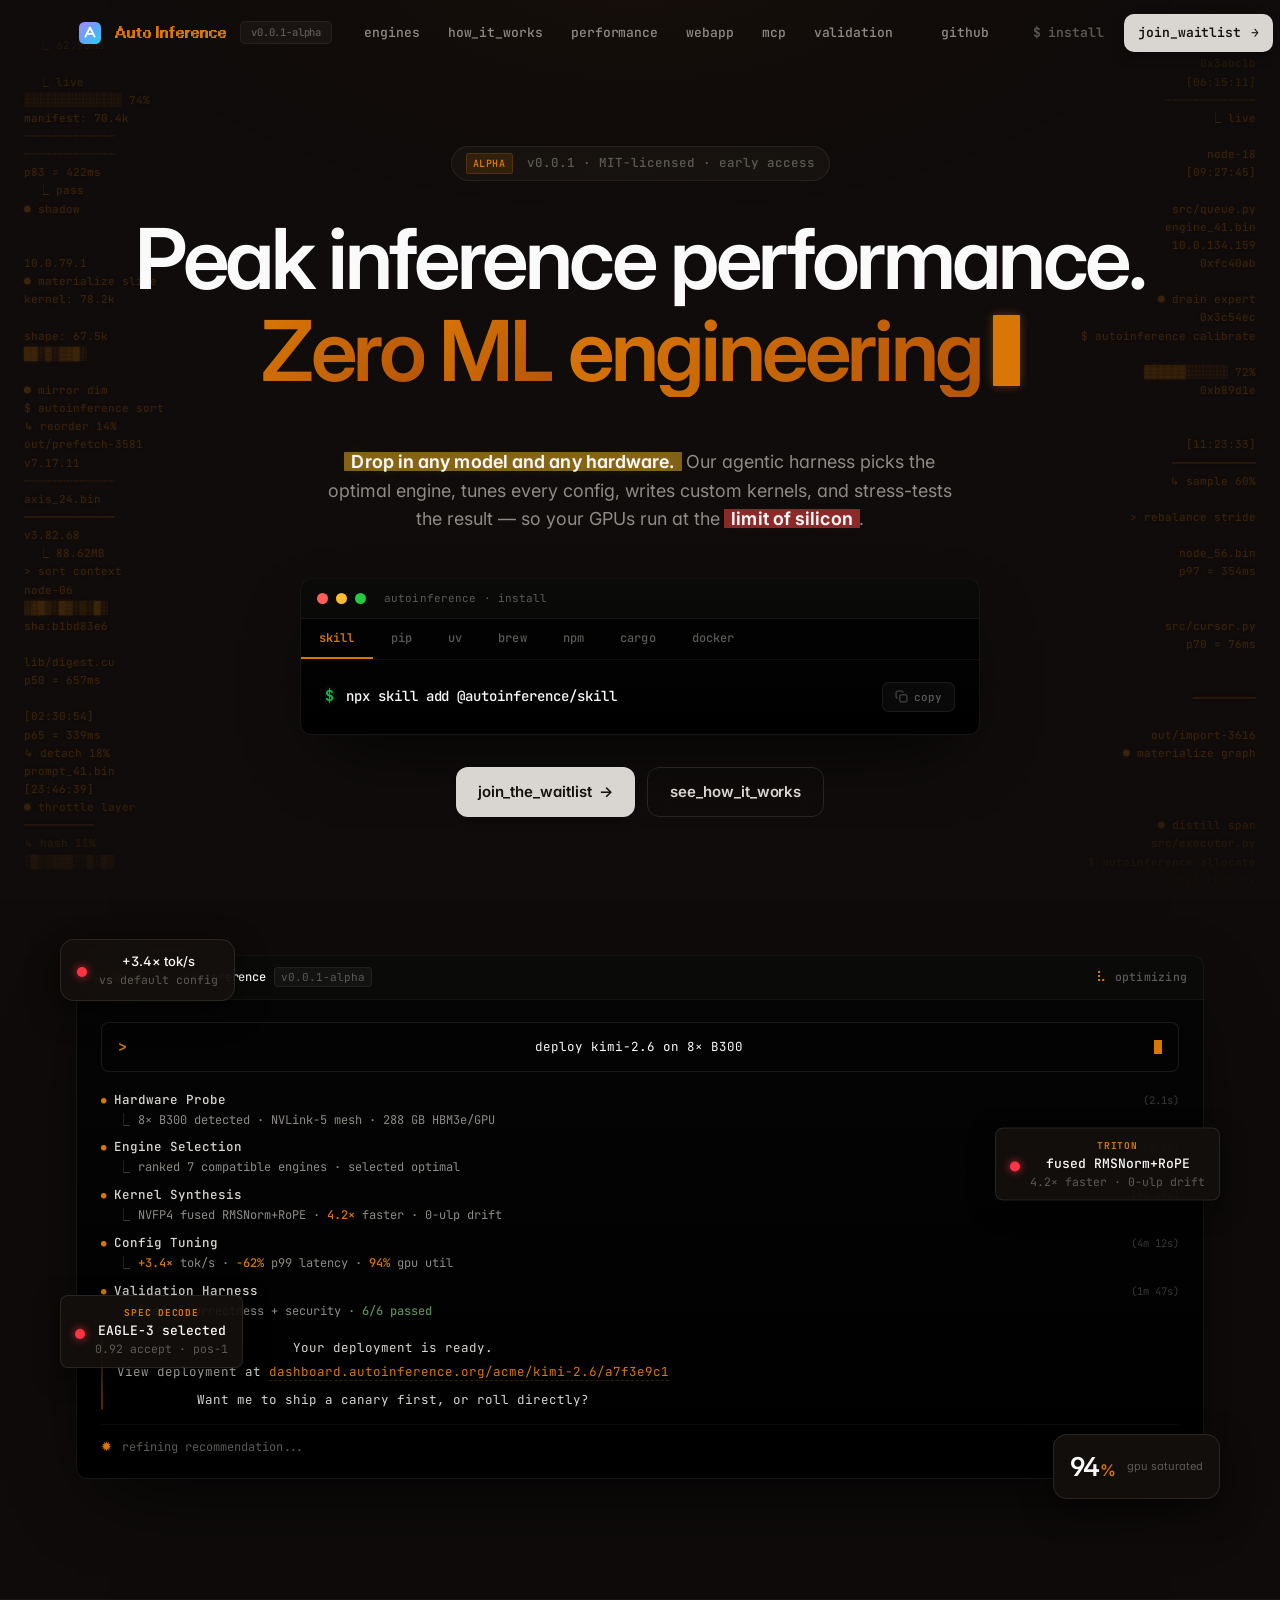
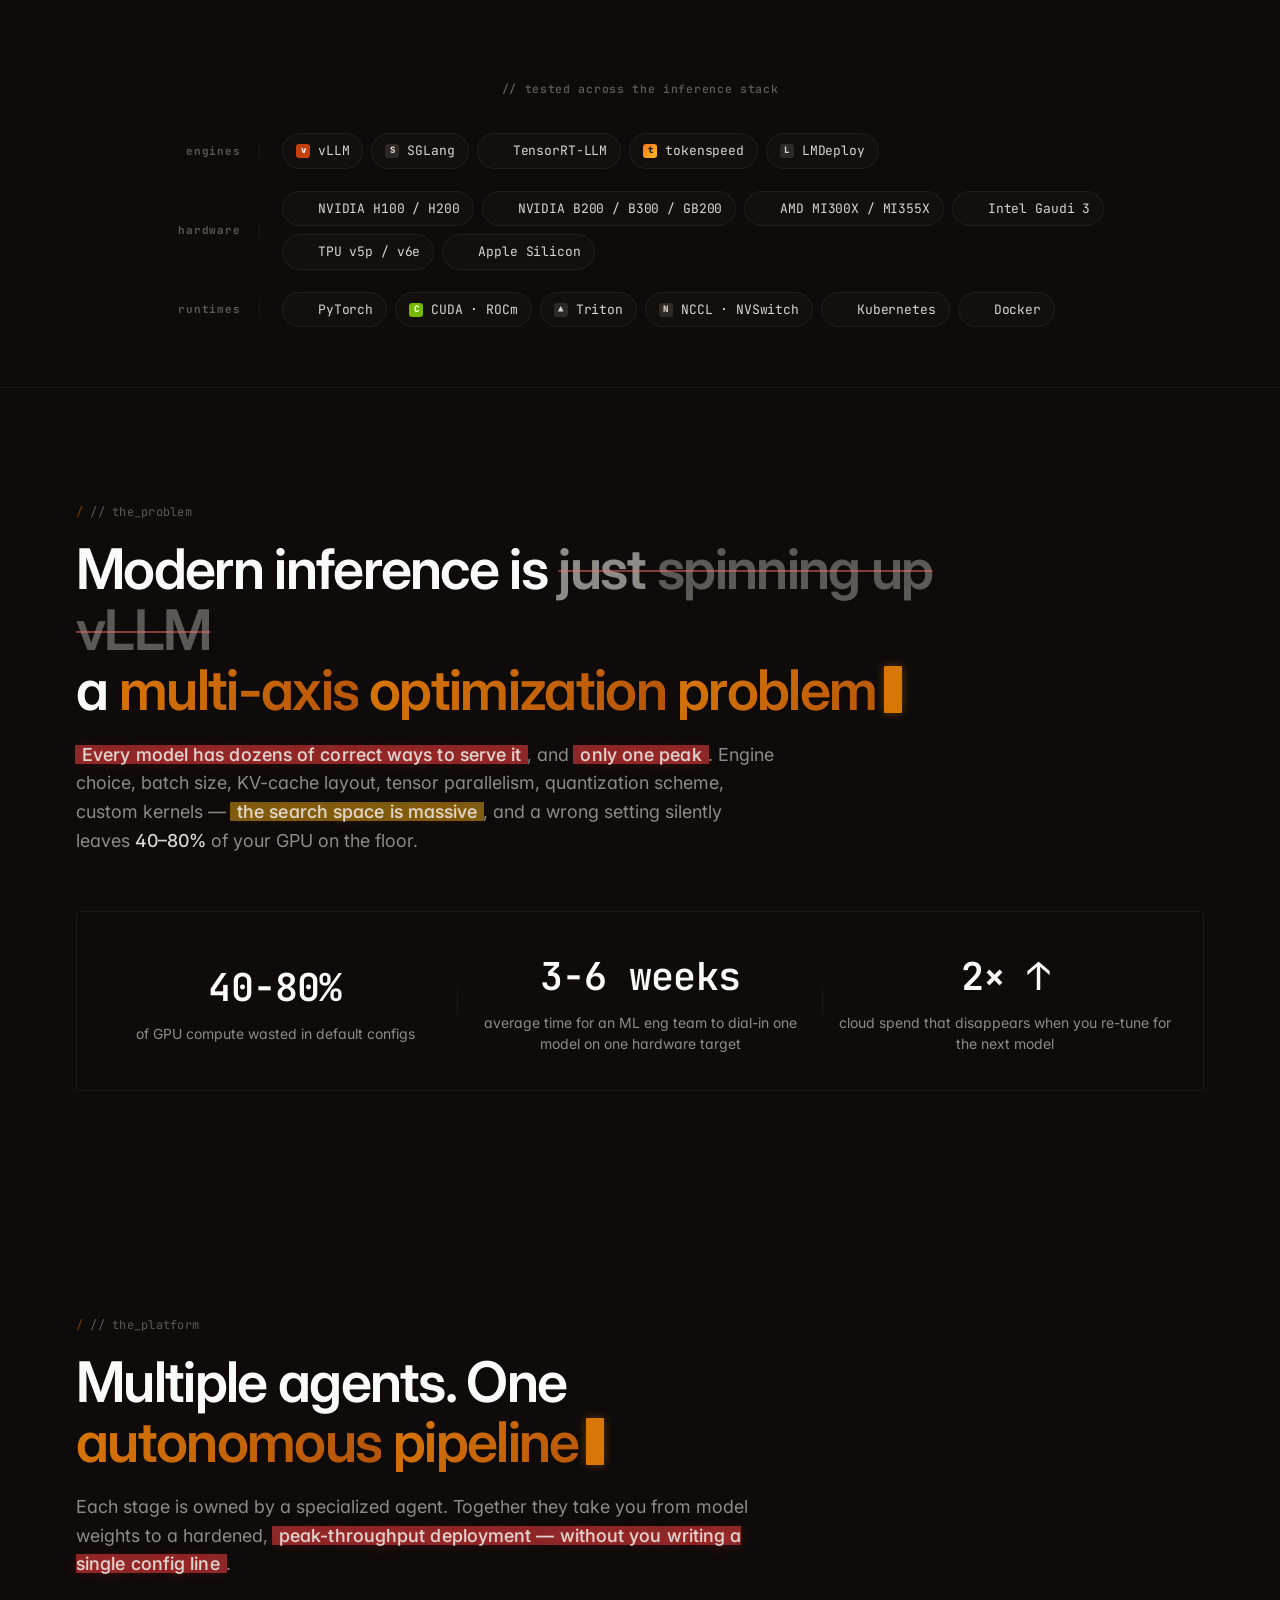
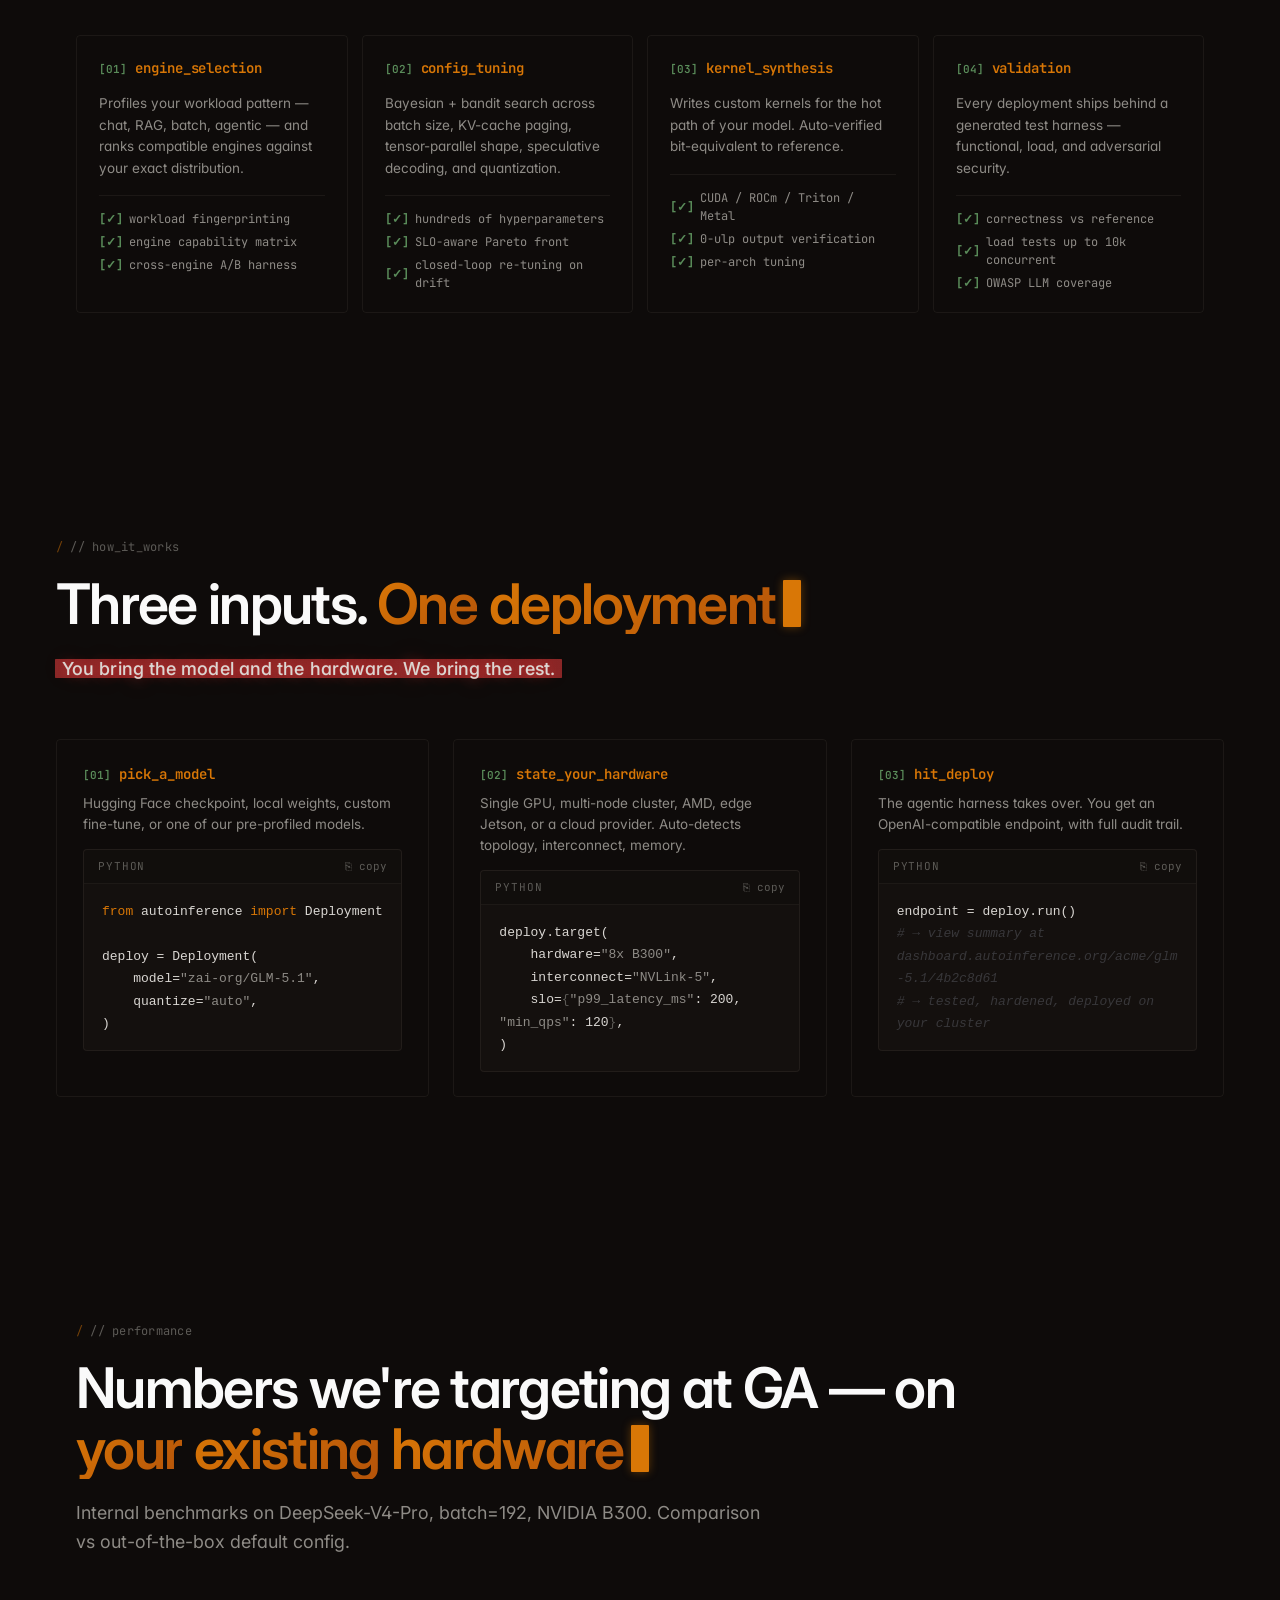
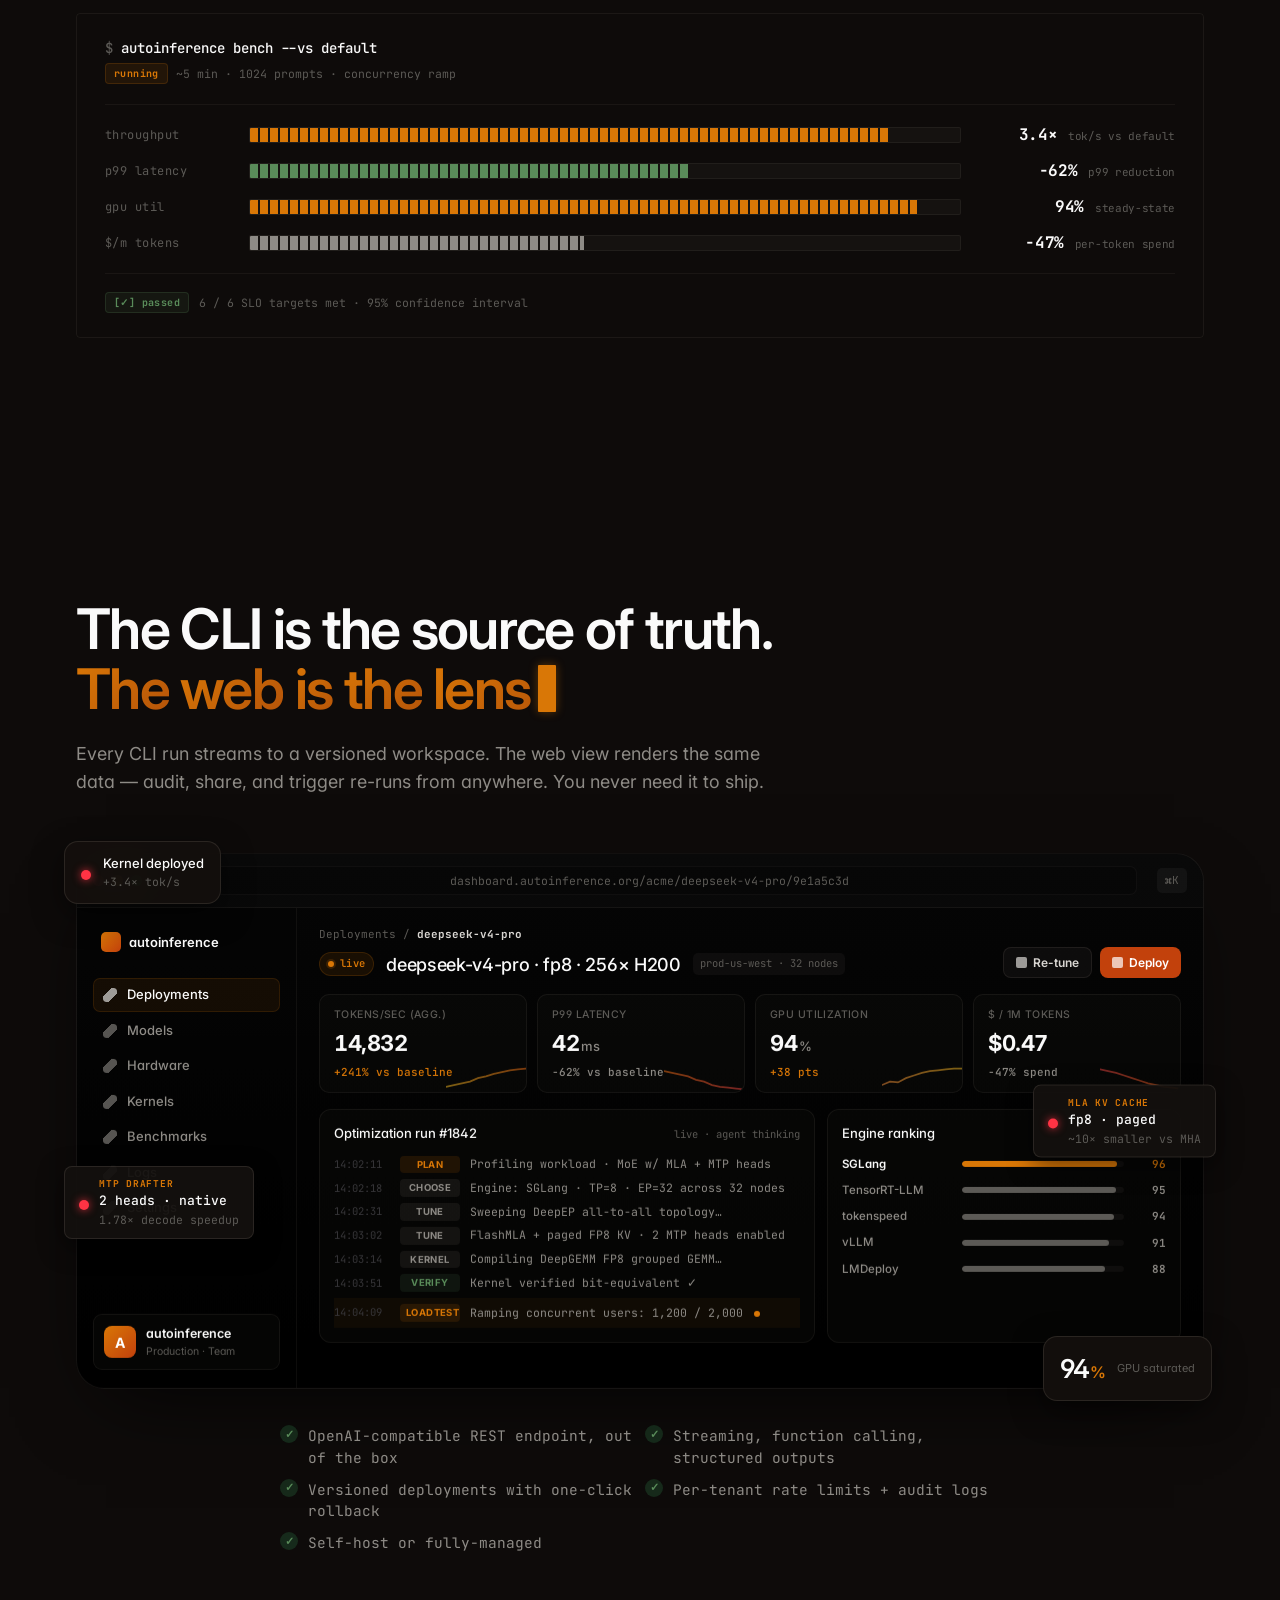
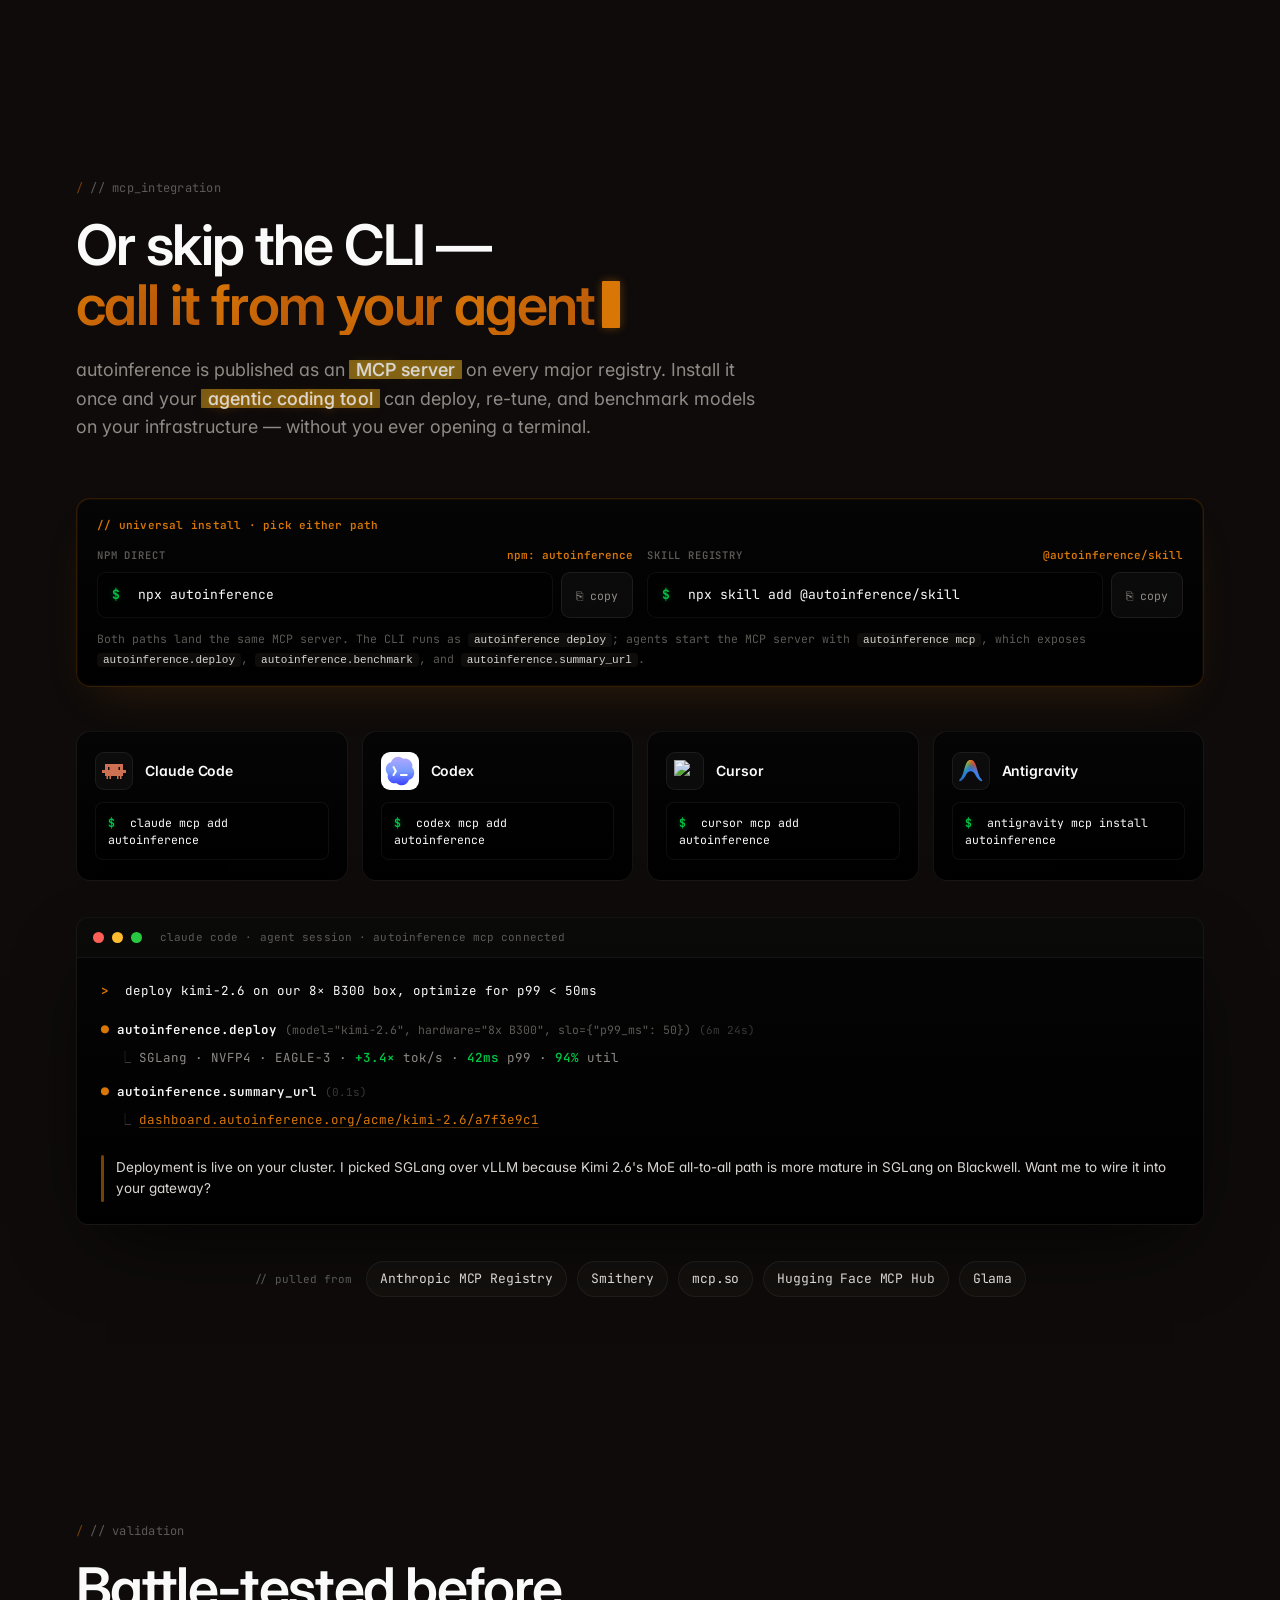
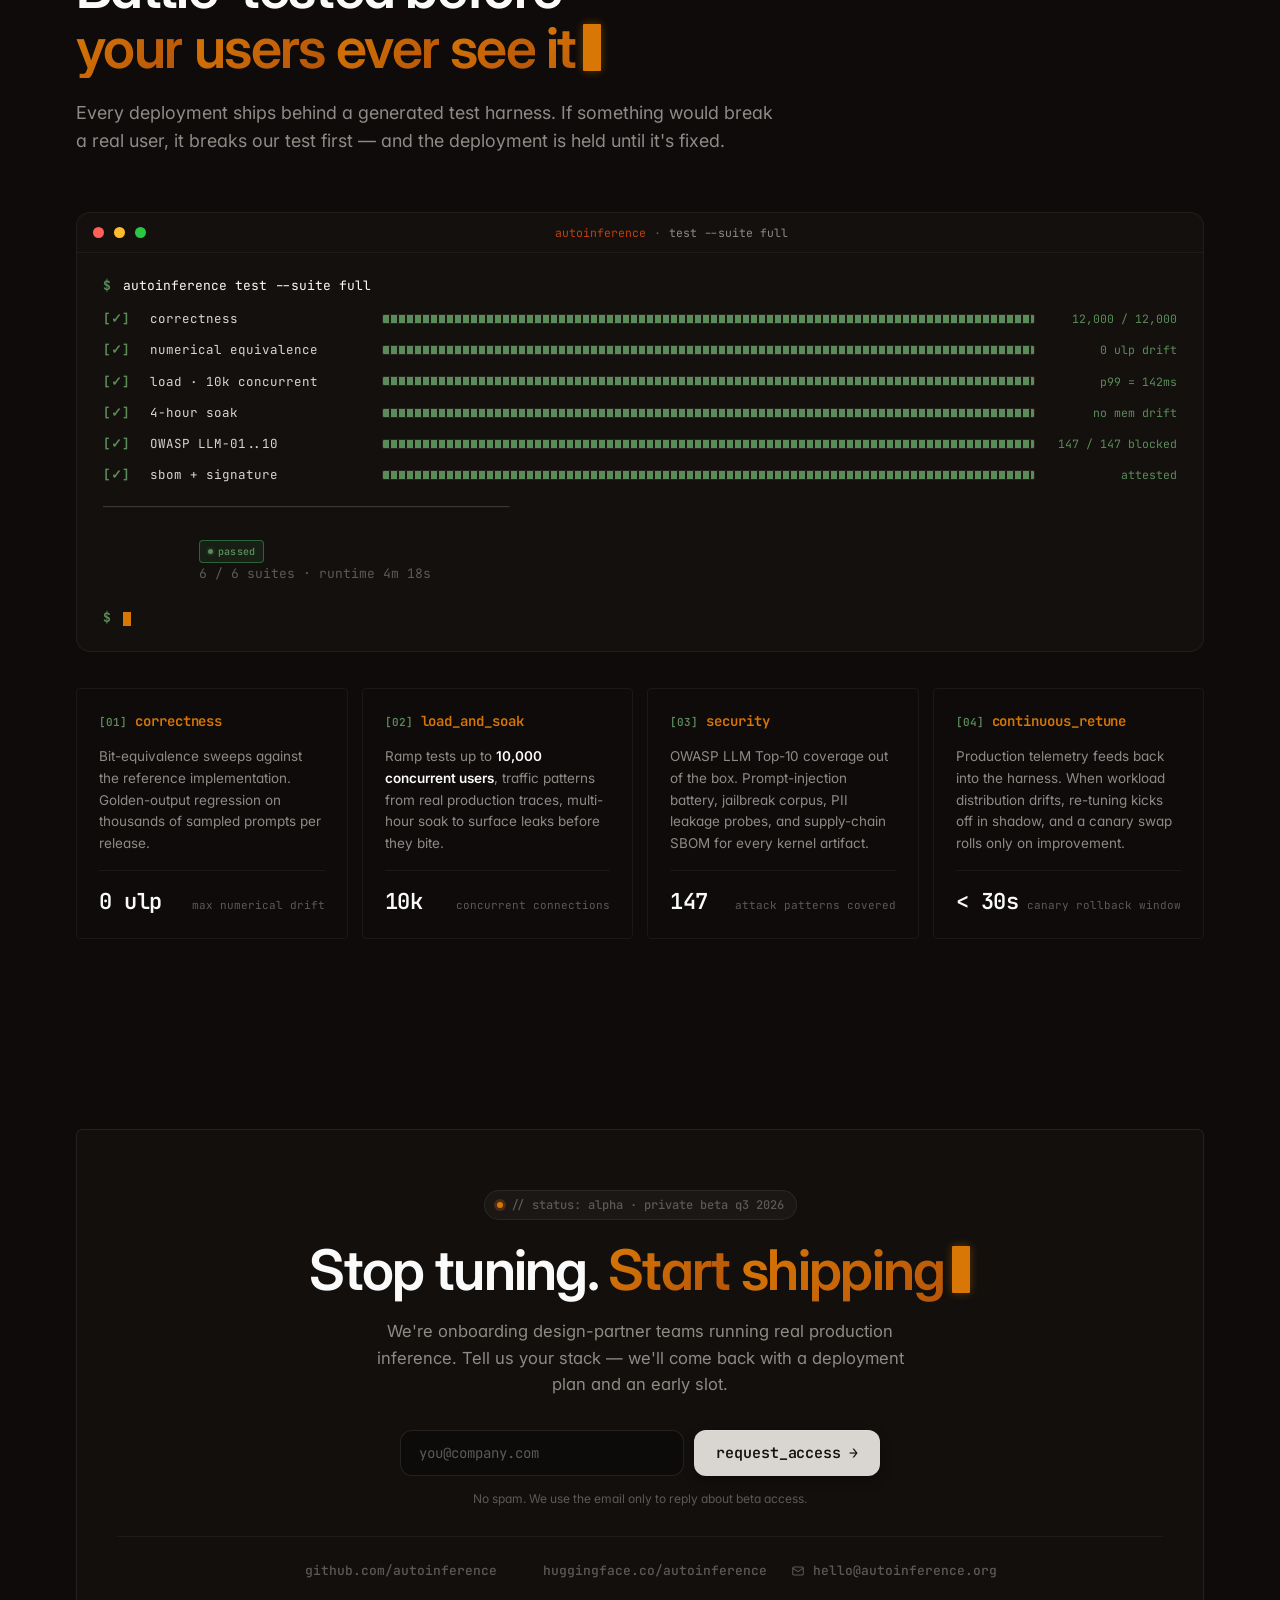
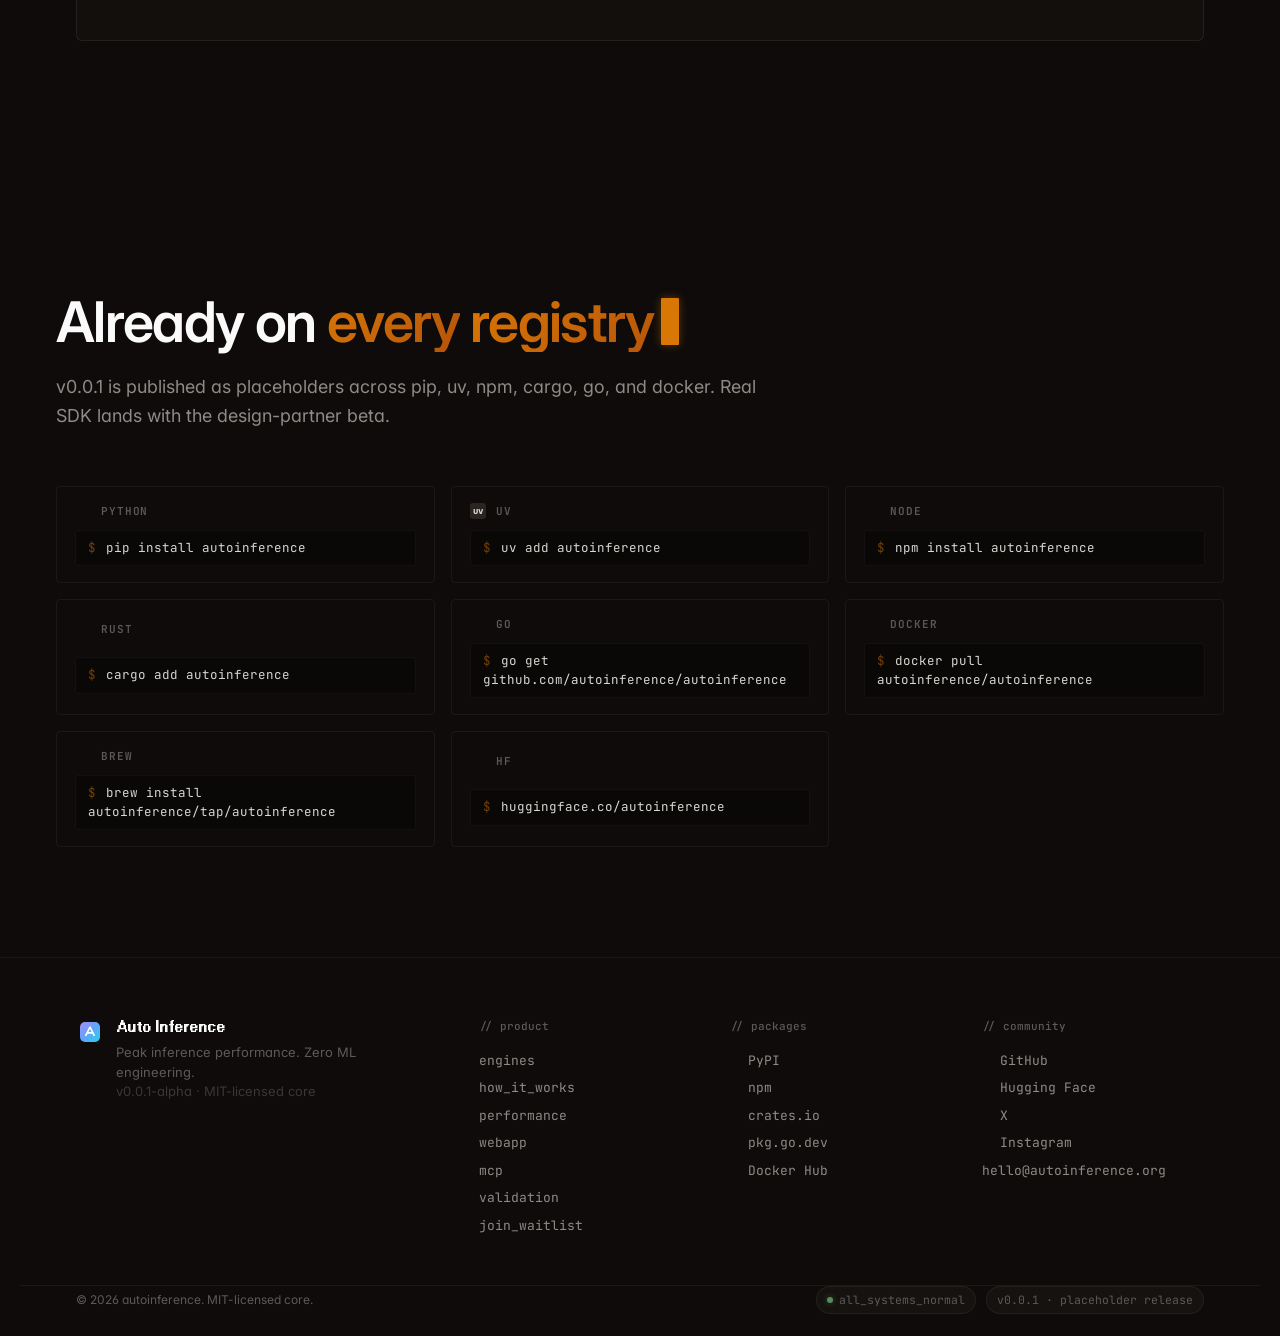
==== index.html @ 5f9582e7 "v6.7: agent widget → pure-black gradient + macOS chrome (matches install hero) The hero agent widget" ====
<!doctype html>
<html lang="en">
<head>
  <meta charset="utf-8" />
  <meta name="viewport" content="width=device-width,initial-scale=1,viewport-fit=cover" />
  <meta name="theme-color" content="#06060B" />
  <title>autoinference — Peak inference performance. Zero ML engineering.</title>
  <meta name="description" content="Drop in any model and any hardware. autoinference picks the optimal engine, tunes every config, writes custom kernels, and stress-tests the result — so your GPUs run at the limit of silicon." />
  <meta name="keywords" content="inference, vLLM, SGLang, TensorRT-LLM, LLM serving, GPU optimization, agentic, kernel optimization, CLI" />

  <meta property="og:title" content="autoinference — Peak inference performance. Zero ML engineering." />
  <meta property="og:description" content="An agentic CLI for production LLM inference. Drop in any model, any hardware. Ship at the limit of silicon." />
  <meta property="og:url" content="https://autoinference.org" />
  <meta property="og:type" content="website" />

  <meta name="twitter:card" content="summary_large_image" />
  <meta name="twitter:site" content="@autoinference_" />

  <link rel="icon" type="image/svg+xml" href="data:image/svg+xml,%3Csvg xmlns='http://www.w3.org/2000/svg' viewBox='0 0 24 24'%3E%3Cdefs%3E%3ClinearGradient id='g' x1='0' y1='0' x2='1' y2='1'%3E%3Cstop offset='0' stop-color='%238B5CF6'/%3E%3Cstop offset='0.5' stop-color='%233B82F6'/%3E%3Cstop offset='1' stop-color='%2306B6D4'/%3E%3C/linearGradient%3E%3C/defs%3E%3Crect width='24' height='24' rx='6' fill='url(%23g)'/%3E%3Cpath d='M7 16 L12 6 L17 16 M9 13 L15 13' stroke='white' stroke-width='2' fill='none' stroke-linecap='round' stroke-linejoin='round'/%3E%3C/svg%3E" />

  <link rel="preconnect" href="https://fonts.googleapis.com" />
  <link rel="preconnect" href="https://fonts.gstatic.com" crossorigin />
  <link rel="preconnect" href="https://cdn.simpleicons.org" crossorigin />
  <link href="https://fonts.googleapis.com/css2?family=Inter:wght@300;400;500;600;700;800;900&family=JetBrains+Mono:wght@400;500;600;700&family=Silkscreen:wght@400;700&display=swap" rel="stylesheet" />

  <link rel="stylesheet" href="style.css" />
</head>
<body class="preloading">

  <!-- ===========================================================
       PRELOADER — full-screen boot sequence
       =========================================================== -->
  <div class="preloader" id="preloader" aria-hidden="true">
    <div class="preloader__rain" id="preRain"></div>
    <div class="preloader__center">
      <div class="preloader__logo">Auto Inference</div>
      <div class="preloader__bar">
        <div class="preloader__bar-fill"></div>
      </div>
      <div class="preloader__status" id="preStatus">initializing runtime...</div>
    </div>
  </div>

  <!-- BACKGROUND LAYERS -->
  <div class="bg-grid" aria-hidden="true"></div>
  <div class="bg-noise" aria-hidden="true"></div>

  <!-- ASCII terminal rain — animated background atmosphere -->
  <div class="bg-rain" aria-hidden="true">
    <pre class="bg-rain__col bg-rain__col--l" id="bgRainL"></pre>
    <pre class="bg-rain__col bg-rain__col--r" id="bgRainR"></pre>
  </div>

  <!-- NAV -->
  <header class="nav" id="nav">
    <div class="nav__inner container">
      <a class="nav__brand" href="/" aria-label="autoinference home">
        <span class="brand-mark" aria-hidden="true">
          <svg viewBox="0 0 24 24" width="22" height="22">
            <defs>
              <linearGradient id="brandG" x1="0" y1="0" x2="1" y2="1">
                <stop offset="0" stop-color="#A78BFA"/>
                <stop offset="0.5" stop-color="#60A5FA"/>
                <stop offset="1" stop-color="#22D3EE"/>
              </linearGradient>
            </defs>
            <rect width="24" height="24" rx="6" fill="url(#brandG)"/>
            <path d="M7 16 L12 6 L17 16 M9 13 L15 13" stroke="white" stroke-width="2" fill="none" stroke-linecap="round" stroke-linejoin="round"/>
          </svg>
        </span>
        <span class="brand-name">Auto Inference</span>
        <span class="brand-ver">v0.0.1-alpha</span>
      </a>

      <nav class="nav__links" aria-label="Primary">
        <a href="#engines" data-scramble-hover>engines</a>
        <a href="#how" data-scramble-hover>how_it_works</a>
        <a href="#performance" data-scramble-hover>performance</a>
        <a href="#webapp" data-scramble-hover>webapp</a>
        <a href="#mcp" data-scramble-hover>mcp</a>
        <a href="#validation" data-scramble-hover>validation</a>
        <a href="https://github.com/autoinference/autoinference" target="_blank" rel="noopener" class="navic">
          <img src="https://cdn.simpleicons.org/github/A1A1B5" width="14" height="14" alt="" />
          <span data-scramble-hover>github</span>
        </a>
      </nav>

      <div class="nav__cta">
        <a href="#install" class="btn btn--ghost">$ install</a>
        <a href="#waitlist" class="btn btn--primary">join_waitlist <span class="btn__arrow">→</span></a>
      </div>

      <button class="nav__burger" aria-label="Toggle menu" id="burger">
        <span></span><span></span><span></span>
      </button>
    </div>
  </header>

  <!-- HERO -->
  <section class="hero">
    <div class="container hero__inner">
      <div class="badge" data-reveal>
        <span class="badge__chip">ALPHA</span>
        <span class="badge__text">v0.0.1 · MIT-licensed · early access</span>
      </div>

      <h1 class="hero__title" data-reveal>
        <span data-scramble>Peak inference performance.</span><br />
        <span class="grad-text" data-scramble>Zero ML engineering</span>
      </h1>

      <p class="hero__sub" data-reveal>
        <em class="hl-white">Drop in any model and any hardware.</em> Our agentic harness picks the optimal engine,
        tunes every config, writes custom kernels, and stress-tests the result &mdash;
        so your GPUs run at the <em class="hl-red hl-keepwhite">limit of silicon</em>.
      </p>

      <!-- CLI install card — terminal-window aesthetic -->
      <div class="install-hero" data-reveal id="install">
        <div class="install-hero__chrome">
          <span class="mock__dot mock__dot--r"></span>
          <span class="mock__dot mock__dot--y"></span>
          <span class="mock__dot mock__dot--g"></span>
          <span class="install-hero__chromeT">autoinference &middot; install</span>
        </div>

        <div class="install-hero__tabs" role="tablist">
          <button class="install-tab active" data-tab="skill" role="tab">skill</button>
          <button class="install-tab" data-tab="pip" role="tab">pip</button>
          <button class="install-tab" data-tab="uv" role="tab">uv</button>
          <button class="install-tab" data-tab="brew" role="tab">brew</button>
          <button class="install-tab" data-tab="npm" role="tab">npm</button>
          <button class="install-tab" data-tab="cargo" role="tab">cargo</button>
          <button class="install-tab" data-tab="docker" role="tab">docker</button>
        </div>

        <div class="install-hero__body">
          <code class="install-cmd" data-cmd="skill"><span class="install-prompt">$</span>npx skill add @autoinference/skill</code>
          <code class="install-cmd" data-cmd="pip" hidden><span class="install-prompt">$</span>pip install autoinference</code>
          <code class="install-cmd" data-cmd="uv" hidden><span class="install-prompt">$</span>uv add autoinference</code>
          <code class="install-cmd" data-cmd="brew" hidden><span class="install-prompt">$</span>brew install autoinference/tap/autoinference</code>
          <code class="install-cmd" data-cmd="npm" hidden><span class="install-prompt">$</span>npm install autoinference</code>
          <code class="install-cmd" data-cmd="cargo" hidden><span class="install-prompt">$</span>cargo add autoinference</code>
          <code class="install-cmd" data-cmd="docker" hidden><span class="install-prompt">$</span>docker pull autoinference/autoinference</code>
          <button class="install-copy" id="installCopy" aria-label="Copy install command">
            <svg viewBox="0 0 24 24" fill="none" stroke="currentColor" stroke-width="1.7" width="13" height="13"><rect x="9" y="9" width="13" height="13" rx="2"/><path d="M5 15H4a2 2 0 0 1-2-2V4a2 2 0 0 1 2-2h9a2 2 0 0 1 2 2v1"/></svg>
            <span>copy</span>
          </button>
        </div>
      </div>

      <div class="hero__cta" data-reveal>
        <a href="#waitlist" class="btn btn--primary btn--lg">
          join_the_waitlist
          <span class="btn__arrow" aria-hidden="true">→</span>
        </a>
        <a href="#how" class="btn btn--secondary btn--lg">
          see_how_it_works
        </a>
      </div>

      <div class="hero__meta" data-reveal>
        <div class="hero__meta-item"><span class="dot dot--green"></span><span>engine-agnostic</span></div>
        <div class="hero__meta-item"><span class="dot dot--violet"></span><span>hardware-aware</span></div>
        <div class="hero__meta-item"><span class="dot dot--cyan"></span><span>battle-tested</span></div>
      </div>

      <!-- HERO: AGENT WIDGET — Claude Code CLI / Codex CLI aesthetic -->
      <div class="hero__terminal" data-reveal>
        <div class="agentw">
          <div class="agentw__chrome">
            <span class="mock__dot mock__dot--r"></span>
            <span class="mock__dot mock__dot--y"></span>
            <span class="mock__dot mock__dot--g"></span>
            <span class="agentw__star">✻</span>
            <span class="agentw__name">autoinference</span>
            <span class="agentw__ver">v0.0.1-alpha</span>
            <span class="agentw__chromeR">
              <span class="agentw__spin" id="agentSpinner">⠋</span>
              <span class="agentw__status">optimizing</span>
            </span>
          </div>
          <div class="agentw__body">

            <!-- input box with ╭─╮ ╰─╯ borders, Claude Code style -->
            <div class="agentw__input">
              <span class="agentw__caret">&gt;</span>
              <span class="agentw__cmd">deploy kimi-2.6 on 8× B300</span>
              <span class="cursor"></span>
            </div>

            <!-- tool calls — Claude Code ● Tool / ⎿ result pattern (clean, 5 summary tools) -->
            <div class="agentw__tool" style="--d:0">
              <div class="agentw__toolH"><span class="agentw__bullet">●</span> <span class="agentw__toolN">Hardware Probe</span><span class="agentw__took">(2.1s)</span></div>
              <div class="agentw__toolR"><span class="agentw__indent">⎿</span> <span class="agentw__toolT">8× B300 detected · NVLink-5 mesh · 288 GB HBM3e/GPU</span></div>
            </div>

            <div class="agentw__tool" style="--d:1">
              <div class="agentw__toolH"><span class="agentw__bullet">●</span> <span class="agentw__toolN">Engine Selection</span><span class="agentw__took">(0.8s)</span></div>
              <div class="agentw__toolR"><span class="agentw__indent">⎿</span> <span class="agentw__toolT">ranked 7 compatible engines · selected optimal</span></div>
            </div>

            <div class="agentw__tool" style="--d:2">
              <div class="agentw__toolH"><span class="agentw__bullet">●</span> <span class="agentw__toolN">Kernel Synthesis</span><span class="agentw__took">(2m 38s)</span></div>
              <div class="agentw__toolR"><span class="agentw__indent">⎿</span> <span class="agentw__toolT">NVFP4 fused RMSNorm+RoPE · <span class="agentw__up">4.2×</span> faster · 0-ulp drift</span></div>
            </div>

            <div class="agentw__tool" style="--d:3">
              <div class="agentw__toolH"><span class="agentw__bullet">●</span> <span class="agentw__toolN">Config Tuning</span><span class="agentw__took">(4m 12s)</span></div>
              <div class="agentw__toolR"><span class="agentw__indent">⎿</span> <span class="agentw__toolT"><span class="agentw__up">+3.4×</span> tok/s · <span class="agentw__up">−62%</span> p99 latency · <span class="agentw__up">94%</span> gpu util</span></div>
            </div>

            <div class="agentw__tool" style="--d:4">
              <div class="agentw__toolH"><span class="agentw__bullet">●</span> <span class="agentw__toolN">Validation Harness</span><span class="agentw__took">(1m 47s)</span></div>
              <div class="agentw__toolR"><span class="agentw__indent">⎿</span> <span class="agentw__toolT">load + correctness + security · <span class="agentw__ok">6/6 passed</span></span></div>
            </div>

            <!-- agent message with │ left border -->
            <div class="agentw__msg" style="--d:5">
              <div class="agentw__msgBar"></div>
              <div class="agentw__msgBody">
                <p>Your deployment is ready.</p>
                <p>View deployment at <span class="agentw__link">dashboard.autoinference.org/acme/kimi-2.6/a7f3e9c1</span></p>
                <p>Want me to ship a canary first, or roll directly?</p>
              </div>
            </div>

            <!-- thinking spinner -->
            <div class="agentw__thinking" style="--d:6">
              <span class="agentw__think" id="thinkSpinner">✶</span>
              <span class="agentw__thinkT">refining recommendation...</span>
            </div>

          </div>
        </div>

        <!-- floating accent cards -->
        <div class="float float--tl" aria-hidden="true">
          <div class="float__icon"></div>
          <div>
            <div class="float__t">+3.4× tok/s</div>
            <div class="float__s">vs default config</div>
          </div>
        </div>
        <div class="float float--br" aria-hidden="true">
          <div class="float__metric">94<span>%</span></div>
          <div class="float__l">gpu saturated</div>
        </div>
        <!-- Extra popup widgets: Triton kernel + EAGLE-3 spec decode -->
        <div class="float--mid-r" aria-hidden="true">
          <div class="float__icon"></div>
          <div>
            <div class="float__tag">TRITON</div>
            <div class="float__t">fused RMSNorm+RoPE</div>
            <div class="float__s">4.2× faster · 0-ulp drift</div>
          </div>
        </div>
        <div class="float--mid-l" aria-hidden="true">
          <div class="float__icon"></div>
          <div>
            <div class="float__tag">SPEC DECODE</div>
            <div class="float__t">EAGLE-3 selected</div>
            <div class="float__s">0.92 accept · pos-1</div>
          </div>
        </div>
      </div>
    </div>
  </section>

  <!-- LOGO STACK -->
  <section class="logobar" id="engines">
    <div class="container">
      <p class="logobar__label">// tested across the inference stack</p>

      <div class="logogrid">
        <div class="logogrid__group">
          <div class="logogrid__h">engines</div>
          <div class="logogrid__row">
            <span class="lg-chip"><span class="lg-glyph lg-glyph--vllm">v</span>vLLM</span>
            <span class="lg-chip"><span class="lg-glyph lg-glyph--sglang">S</span>SGLang</span>
            <span class="lg-chip"><img src="https://cdn.simpleicons.org/nvidia/76B900" width="14" height="14" alt="" /> TensorRT-LLM</span>
            <span class="lg-chip"><span class="lg-glyph lg-glyph--ts">t</span>tokenspeed</span>
            <span class="lg-chip"><span class="lg-glyph lg-glyph--lmd">L</span>LMDeploy</span>
          </div>
        </div>

        <div class="logogrid__group">
          <div class="logogrid__h">hardware</div>
          <div class="logogrid__row">
            <span class="lg-chip"><img src="https://cdn.simpleicons.org/nvidia/76B900" width="14" height="14" alt="" /> NVIDIA H100 / H200</span>
            <span class="lg-chip"><img src="https://cdn.simpleicons.org/nvidia/76B900" width="14" height="14" alt="" /> NVIDIA B200 / B300 / GB200</span>
            <span class="lg-chip"><img src="https://cdn.simpleicons.org/amd/ED1C24" width="14" height="14" alt="" /> AMD MI300X / MI355X</span>
            <span class="lg-chip"><img src="https://cdn.simpleicons.org/intel/0071C5" width="14" height="14" alt="" /> Intel Gaudi 3</span>
            <span class="lg-chip"><img src="https://cdn.simpleicons.org/googlecloud/4285F4" width="14" height="14" alt="" /> TPU v5p / v6e</span>
            <span class="lg-chip"><img src="https://cdn.simpleicons.org/apple/A2AAAD" width="14" height="14" alt="" /> Apple Silicon</span>
          </div>
        </div>

        <div class="logogrid__group">
          <div class="logogrid__h">runtimes</div>
          <div class="logogrid__row">
            <span class="lg-chip"><img src="https://cdn.simpleicons.org/pytorch/EE4C2C" width="14" height="14" alt="" /> PyTorch</span>
            <span class="lg-chip"><span class="lg-glyph lg-glyph--cuda">C</span>CUDA · ROCm</span>
            <span class="lg-chip"><span class="lg-glyph lg-glyph--triton">▲</span>Triton</span>
            <span class="lg-chip"><span class="lg-glyph lg-glyph--ncc">N</span>NCCL · NVSwitch</span>
            <span class="lg-chip"><img src="https://cdn.simpleicons.org/kubernetes/326CE5" width="14" height="14" alt="" /> Kubernetes</span>
            <span class="lg-chip"><img src="https://cdn.simpleicons.org/docker/2496ED" width="14" height="14" alt="" /> Docker</span>
          </div>
        </div>
      </div>
    </div>
  </section>

  <!-- PROBLEM (terminal-styled) -->
  <section class="section section--tight">
    <div class="container">
      <div class="eyebrow" data-reveal>// the_problem</div>
      <h2 class="section__title" data-reveal>
        Modern inference is <span class="strike">just <em>spinning up vLLM</em></span><br />
        a <span class="grad-text" data-scramble>multi-axis optimization</span> <span class="grad-text" data-scramble>problem</span>
      </h2>
      <p class="section__lede" data-reveal>
        <em class="hl-red">Every model has dozens of correct ways to serve it</em>, and <em class="hl-red">only one peak</em>. Engine choice, batch size,
        KV-cache layout, tensor parallelism, quantization scheme, custom kernels &mdash; <em class="hl">the search space is
        massive</em>, and a wrong setting silently leaves <em>40&ndash;80%</em> of your GPU on the floor.
      </p>

      <div class="painrow">
        <div class="painrow__item" data-reveal>
          <div class="painrow__num">40-80%</div>
          <div class="painrow__l">of GPU compute wasted in default configs</div>
        </div>
        <div class="painrow__div" aria-hidden="true"></div>
        <div class="painrow__item" data-reveal>
          <div class="painrow__num">3-6 weeks</div>
          <div class="painrow__l">average time for an ML eng team to dial-in one model on one hardware target</div>
        </div>
        <div class="painrow__div" aria-hidden="true"></div>
        <div class="painrow__item" data-reveal>
          <div class="painrow__num">2× ↑</div>
          <div class="painrow__l">cloud spend that disappears when you re-tune for the next model</div>
        </div>
      </div>
    </div>
  </section>

  <!-- PILLARS (terminal-themed) -->
  <section class="section">
    <div class="container">
      <div class="eyebrow" data-reveal>// the_platform</div>
      <h2 class="section__title" data-reveal>
        Multiple agents. One <span class="grad-text" data-scramble>autonomous pipeline</span>
      </h2>
      <p class="section__lede" data-reveal>
        Each stage is owned by a specialized agent. Together they take you from
        model weights to a hardened, <em class="hl-red">peak-throughput deployment &mdash; without you writing a single config line</em>.
      </p>

      <div class="tcards">
        <article class="tcard" data-reveal style="--i:0">
          <div class="tcard__head">
            <span class="tcard__id">[01]</span>
            <span class="tcard__name">engine_selection</span>
          </div>
          <p class="tcard__body">
            Profiles your workload pattern &mdash; chat, RAG, batch, agentic &mdash;
            and ranks compatible engines against your exact distribution.
          </p>
          <div class="tcard__list">
            <div class="tcard__row"><span class="tcheck">[✓]</span> workload fingerprinting</div>
            <div class="tcard__row"><span class="tcheck">[✓]</span> engine capability matrix</div>
            <div class="tcard__row"><span class="tcheck">[✓]</span> cross-engine A/B harness</div>
          </div>
        </article>

        <article class="tcard" data-reveal style="--i:1">
          <div class="tcard__head">
            <span class="tcard__id">[02]</span>
            <span class="tcard__name">config_tuning</span>
          </div>
          <p class="tcard__body">
            Bayesian + bandit search across batch size, KV-cache paging,
            tensor-parallel shape, speculative decoding, and quantization.
          </p>
          <div class="tcard__list">
            <div class="tcard__row"><span class="tcheck">[✓]</span> hundreds of hyperparameters</div>
            <div class="tcard__row"><span class="tcheck">[✓]</span> SLO-aware Pareto front</div>
            <div class="tcard__row"><span class="tcheck">[✓]</span> closed-loop re-tuning on drift</div>
          </div>
        </article>

        <article class="tcard" data-reveal style="--i:2">
          <div class="tcard__head">
            <span class="tcard__id">[03]</span>
            <span class="tcard__name">kernel_synthesis</span>
          </div>
          <p class="tcard__body">
            Writes custom kernels for the hot path of your model.
            Auto-verified bit-equivalent to reference.
          </p>
          <div class="tcard__list">
            <div class="tcard__row"><span class="tcheck">[✓]</span> CUDA / ROCm / Triton / Metal</div>
            <div class="tcard__row"><span class="tcheck">[✓]</span> 0-ulp output verification</div>
            <div class="tcard__row"><span class="tcheck">[✓]</span> per-arch tuning</div>
          </div>
        </article>

        <article class="tcard" data-reveal style="--i:3">
          <div class="tcard__head">
            <span class="tcard__id">[04]</span>
            <span class="tcard__name">validation</span>
          </div>
          <p class="tcard__body">
            Every deployment ships behind a generated test harness &mdash;
            functional, load, and adversarial security.
          </p>
          <div class="tcard__list">
            <div class="tcard__row"><span class="tcheck">[✓]</span> correctness vs reference</div>
            <div class="tcard__row"><span class="tcheck">[✓]</span> load tests up to 10k concurrent</div>
            <div class="tcard__row"><span class="tcheck">[✓]</span> OWASP LLM coverage</div>
          </div>
        </article>
      </div>
    </div>
  </section>

  <!-- HOW IT WORKS -->
  <section class="section section--how" id="how">
    <div class="container">
      <div class="eyebrow" data-reveal>// how_it_works</div>
      <h2 class="section__title" data-reveal>
        Three inputs. <span class="grad-text" data-scramble>One deployment</span>
      </h2>
      <p class="section__lede" data-reveal>
        <em class="hl-red">You bring the model and the hardware. We bring the rest.</em>
      </p>

      <div class="hsteps">
        <div class="hstep" data-reveal>
          <div class="hstep__head">
            <span class="hstep__id">[01]</span>
            <span class="hstep__name">pick_a_model</span>
          </div>
          <p class="hstep__copy">
            Hugging Face checkpoint, local weights, custom fine-tune, or one of our pre-profiled models.
          </p>
          <div class="codeblock">
            <div class="codeblock__head">
              <span class="lang">python</span>
              <span class="copy">⎘ copy</span>
            </div>
            <pre><code><span class="kw">from</span> autoinference <span class="kw">import</span> Deployment

deploy = Deployment(
    model=<span class="str">"zai-org/GLM-5.1"</span>,
    quantize=<span class="str">"auto"</span>,
)</code></pre>
          </div>
        </div>

        <div class="hstep" data-reveal>
          <div class="hstep__head">
            <span class="hstep__id">[02]</span>
            <span class="hstep__name">state_your_hardware</span>
          </div>
          <p class="hstep__copy">
            Single GPU, multi-node cluster, AMD, edge Jetson, or a cloud provider.
            Auto-detects topology, interconnect, memory.
          </p>
          <div class="codeblock">
            <div class="codeblock__head">
              <span class="lang">python</span>
              <span class="copy">⎘ copy</span>
            </div>
            <pre><code>deploy.target(
    hardware=<span class="str">"8x B300"</span>,
    interconnect=<span class="str">"NVLink-5"</span>,
    slo=<span class="brc">{</span><span class="str">"p99_latency_ms"</span>: <span class="num">200</span>, <span class="str">"min_qps"</span>: <span class="num">120</span><span class="brc">}</span>,
)</code></pre>
          </div>
        </div>

        <div class="hstep" data-reveal>
          <div class="hstep__head">
            <span class="hstep__id">[03]</span>
            <span class="hstep__name">hit_deploy</span>
          </div>
          <p class="hstep__copy">
            The agentic harness takes over. You get an OpenAI-compatible endpoint,
            with full audit trail.
          </p>
          <div class="codeblock">
            <div class="codeblock__head">
              <span class="lang">python</span>
              <span class="copy">⎘ copy</span>
            </div>
            <pre><code>endpoint = deploy.run()
<span class="cm"># → view summary at dashboard.autoinference.org/acme/glm-5.1/4b2c8d61
# → tested, hardened, deployed on your cluster</span></code></pre>
          </div>
        </div>
      </div>
    </div>
  </section>

  <!-- PERFORMANCE — ASCII bar chart -->
  <section class="section section--perf" id="performance">
    <div class="container">
      <div class="eyebrow" data-reveal>// performance</div>
      <h2 class="section__title" data-reveal>
        Numbers we're targeting at GA &mdash; on <span class="grad-text" data-scramble>your existing hardware</span>
      </h2>
      <p class="section__lede" data-reveal>
        Internal benchmarks on DeepSeek-V4-Pro, batch=192, NVIDIA B300.
        Comparison vs out-of-the-box default config.
      </p>

      <!-- ASCII bar chart panel -->
      <div class="ascii-perf" data-reveal>
        <div class="ascii-perf__head">
          <div class="ascii-perf__title">
            <span class="tx-dim">$</span> autoinference bench --vs default
          </div>
          <div class="ascii-perf__sub">
            <span class="ascii-perf__chip">running</span> <span class="tx-dim">~5 min · 1024 prompts · concurrency ramp</span>
          </div>
        </div>

        <div class="ascii-perf__rows">
          <div class="ascii-perf__row" data-target="90">
            <div class="ascii-perf__l">throughput  </div>
            <div class="ascii-perf__bar"><span class="ascii-perf__fill" data-color="cyan"></span></div>
            <div class="ascii-perf__v"><span class="counter" data-target="3.4">0</span>×<span class="ascii-perf__t"> tok/s vs default</span></div>
          </div>
          <div class="ascii-perf__row" data-target="62">
            <div class="ascii-perf__l">p99 latency </div>
            <div class="ascii-perf__bar"><span class="ascii-perf__fill" data-color="green"></span></div>
            <div class="ascii-perf__v">−<span class="counter" data-target="62">0</span>%<span class="ascii-perf__t"> p99 reduction</span></div>
          </div>
          <div class="ascii-perf__row" data-target="94">
            <div class="ascii-perf__l">gpu util    </div>
            <div class="ascii-perf__bar"><span class="ascii-perf__fill" data-color="violet"></span></div>
            <div class="ascii-perf__v"><span class="counter" data-target="94">0</span>%<span class="ascii-perf__t"> steady-state</span></div>
          </div>
          <div class="ascii-perf__row" data-target="47">
            <div class="ascii-perf__l">$/M tokens  </div>
            <div class="ascii-perf__bar"><span class="ascii-perf__fill" data-color="pink"></span></div>
            <div class="ascii-perf__v">−<span class="counter" data-target="47">0</span>%<span class="ascii-perf__t"> per-token spend</span></div>
          </div>
        </div>

        <div class="ascii-perf__foot">
          <span class="ascii-perf__chip ascii-perf__chip--ok">[✓] passed</span>
          <span class="tx-dim">6 / 6 SLO targets met · 95% confidence interval</span>
        </div>
      </div>
    </div>
  </section>

  <!-- WEBAPP — full v1 SaaS dashboard mockup (preserved, recolored to warm palette) -->
  <section class="section section--webapp" id="webapp">
    <div class="container">
      <div class="eyebrow" data-reveal>// the_webapp</div>
      <h2 class="section__title" data-reveal>
        The CLI is the source of truth. <span class="grad-text" data-scramble>The web is the lens</span>
      </h2>
      <p class="section__lede" data-reveal>
        Every CLI run streams to a versioned workspace. The web view renders the same data &mdash;
        audit, share, and trigger re-runs from anywhere. You never need it to ship.
      </p>

      <!-- v1 full dashboard mockup, preserved -->
      <div class="dashwrap" data-reveal>
        <div class="mock mock--hero mock--dashwarm" aria-hidden="true">
          <div class="mock__chrome">
            <span class="mock__dot mock__dot--r"></span>
            <span class="mock__dot mock__dot--y"></span>
            <span class="mock__dot mock__dot--g"></span>
            <span class="mock__url">dashboard.autoinference.org/acme/deepseek-v4-pro/9e1a5c3d</span>
            <span class="mock__chrome-meta">⌘K</span>
          </div>
          <div class="mock__body">
            <aside class="mock__side">
              <div class="mock__brand">
                <span class="mock__brand-mark"></span>
                <span>autoinference</span>
              </div>
              <nav class="mock__nav">
                <a class="active"><span class="ic"></span>Deployments</a>
                <a><span class="ic"></span>Models</a>
                <a><span class="ic"></span>Hardware</a>
                <a><span class="ic"></span>Kernels</a>
                <a><span class="ic"></span>Benchmarks</a>
                <a><span class="ic"></span>Logs</a>
                <a><span class="ic"></span>Settings</a>
              </nav>
              <div class="mock__workspace">
                <div class="mock__wsbubble">A</div>
                <div>
                  <div class="mock__wsname">autoinference</div>
                  <div class="mock__wsplan">Production · Team</div>
                </div>
              </div>
            </aside>

            <main class="mock__main">
              <div class="mock__topbar">
                <div>
                  <div class="mock__crumb">Deployments / <strong>deepseek-v4-pro</strong></div>
                  <div class="mock__title">
                    <span class="status-pill status-pill--live"><span class="ping"></span>Live</span>
                    <h3>deepseek-v4-pro · fp8 · 256× H200</h3>
                    <span class="mock__tag">prod-us-west · 32 nodes</span>
                  </div>
                </div>
                <div class="mock__topbar-actions">
                  <button class="chip"><span class="ic-sm"></span>Re-tune</button>
                  <button class="chip chip--primary"><span class="ic-sm"></span>Deploy</button>
                </div>
              </div>

              <div class="mock__statsrow">
                <div class="statcard">
                  <div class="statcard__label">Tokens/sec (agg.)</div>
                  <div class="statcard__value" data-count="184200">184,200</div>
                  <div class="statcard__delta delta--up">+241% vs baseline</div>
                  <svg class="spark" viewBox="0 0 100 30" preserveAspectRatio="none">
                    <path d="M0 24 L10 22 L20 20 L30 18 L40 14 L50 12 L60 9 L70 7 L80 5 L90 4 L100 3" stroke="url(#sparkW1)" stroke-width="2" fill="none" stroke-linecap="round"/>
                    <defs><linearGradient id="sparkW1" x1="0" y1="0" x2="1" y2="0"><stop offset="0" stop-color="#FBBF24"/><stop offset="1" stop-color="#F97316"/></linearGradient></defs>
                  </svg>
                </div>
                <div class="statcard">
                  <div class="statcard__label">P99 latency</div>
                  <div class="statcard__value">42<span class="unit">ms</span></div>
                  <div class="statcard__delta delta--down">−62% vs baseline</div>
                  <svg class="spark" viewBox="0 0 100 30" preserveAspectRatio="none">
                    <path d="M0 6 L10 8 L20 10 L30 12 L40 16 L50 18 L60 22 L70 24 L80 25 L90 26 L100 27" stroke="url(#sparkW2)" stroke-width="2" fill="none" stroke-linecap="round"/>
                    <defs><linearGradient id="sparkW2" x1="0" y1="0" x2="1" y2="0"><stop offset="0" stop-color="#F97316"/><stop offset="1" stop-color="#EF4444"/></linearGradient></defs>
                  </svg>
                </div>
                <div class="statcard">
                  <div class="statcard__label">GPU utilization</div>
                  <div class="statcard__value">94<span class="unit">%</span></div>
                  <div class="statcard__delta delta--up">+38 pts</div>
                  <svg class="spark" viewBox="0 0 100 30" preserveAspectRatio="none">
                    <path d="M0 22 L10 18 L20 19 L30 14 L40 11 L50 8 L60 6 L70 5 L80 4 L90 3 L100 3" stroke="url(#sparkW3)" stroke-width="2" fill="none" stroke-linecap="round"/>
                    <defs><linearGradient id="sparkW3" x1="0" y1="0" x2="1" y2="0"><stop offset="0" stop-color="#FB923C"/><stop offset="1" stop-color="#FBBF24"/></linearGradient></defs>
                  </svg>
                </div>
                <div class="statcard">
                  <div class="statcard__label">$ / 1M tokens</div>
                  <div class="statcard__value">$0.47</div>
                  <div class="statcard__delta delta--down">−47% spend</div>
                  <svg class="spark" viewBox="0 0 100 30" preserveAspectRatio="none">
                    <path d="M0 4 L10 6 L20 8 L30 11 L40 14 L50 17 L60 20 L70 22 L80 24 L90 25 L100 26" stroke="url(#sparkW4)" stroke-width="2" fill="none" stroke-linecap="round"/>
                    <defs><linearGradient id="sparkW4" x1="0" y1="0" x2="1" y2="0"><stop offset="0" stop-color="#EF4444"/><stop offset="1" stop-color="#F97316"/></linearGradient></defs>
                  </svg>
                </div>
              </div>

              <div class="mock__grid">
                <div class="panel">
                  <div class="panel__head">
                    <h4>Optimization run #1842</h4>
                    <span class="panel__sub">live · agent thinking</span>
                  </div>
                  <div class="agentlog">
                    <div class="agentlog__row"><span class="t">14:02:11</span><span class="tag tag--violet">plan</span><span>Profiling workload · MoE w/ MLA + MTP heads</span></div>
                    <div class="agentlog__row"><span class="t">14:02:18</span><span class="tag tag--blue">choose</span><span>Engine: SGLang · TP=8 · EP=32 across 32 nodes</span></div>
                    <div class="agentlog__row"><span class="t">14:02:31</span><span class="tag tag--cyan">tune</span><span>Sweeping DeepEP all-to-all topology&hellip;</span></div>
                    <div class="agentlog__row"><span class="t">14:03:02</span><span class="tag tag--cyan">tune</span><span>FlashMLA + paged FP8 KV · 2 MTP heads enabled</span></div>
                    <div class="agentlog__row"><span class="t">14:03:14</span><span class="tag tag--pink">kernel</span><span>Compiling DeepGEMM FP8 grouped GEMM&hellip;</span></div>
                    <div class="agentlog__row"><span class="t">14:03:51</span><span class="tag tag--green">verify</span><span>Kernel verified bit-equivalent ✓</span></div>
                    <div class="agentlog__row agentlog__row--active"><span class="t">14:04:09</span><span class="tag tag--orange">loadtest</span><span>Ramping concurrent users: 1,200 / 2,000 <span class="dotpulse"></span></span></div>
                  </div>
                </div>

                <div class="panel panel--compact">
                  <div class="panel__head">
                    <h4>Engine ranking</h4>
                  </div>
                  <div class="enginepick">
                    <div class="enginepick__row enginepick__row--win">
                      <span class="enginepick__name">SGLang</span>
                      <span class="enginepick__bar"><span style="width:96%"></span></span>
                      <span class="enginepick__score">96</span>
                    </div>
                    <div class="enginepick__row">
                      <span class="enginepick__name">TensorRT-LLM</span>
                      <span class="enginepick__bar"><span style="width:95%"></span></span>
                      <span class="enginepick__score">95</span>
                    </div>
                    <div class="enginepick__row">
                      <span class="enginepick__name">tokenspeed</span>
                      <span class="enginepick__bar"><span style="width:94%"></span></span>
                      <span class="enginepick__score">94</span>
                    </div>
                    <div class="enginepick__row">
                      <span class="enginepick__name">vLLM</span>
                      <span class="enginepick__bar"><span style="width:91%"></span></span>
                      <span class="enginepick__score">91</span>
                    </div>
                    <div class="enginepick__row">
                      <span class="enginepick__name">LMDeploy</span>
                      <span class="enginepick__bar"><span style="width:88%"></span></span>
                      <span class="enginepick__score">88</span>
                    </div>
                  </div>
                </div>
              </div>
            </main>
          </div>
        </div>

        <div class="float float--tl float--dashwarm-tl" aria-hidden="true">
          <div class="float__icon"></div>
          <div>
            <div class="float__t">Kernel deployed</div>
            <div class="float__s">+3.4× tok/s</div>
          </div>
        </div>
        <div class="float float--br float--dashwarm-br" aria-hidden="true">
          <div class="float__metric">94<span>%</span></div>
          <div class="float__l">GPU saturated</div>
        </div>
        <div class="float--dashwarm-tr" aria-hidden="true">
          <div class="float__icon"></div>
          <div>
            <div class="float__tag">MLA KV CACHE</div>
            <div class="float__t">fp8 · paged</div>
            <div class="float__s">~10× smaller vs MHA</div>
          </div>
        </div>
        <div class="float--dashwarm-bl" aria-hidden="true">
          <div class="float__icon"></div>
          <div>
            <div class="float__tag">MTP DRAFTER</div>
            <div class="float__t">2 heads · native</div>
            <div class="float__s">1.78× decode speedup</div>
          </div>
        </div>
      </div>

      <ul class="copylist copylist--center" data-reveal>
        <li><span class="check">✓</span>OpenAI-compatible REST endpoint, out of the box</li>
        <li><span class="check">✓</span>Streaming, function calling, structured outputs</li>
        <li><span class="check">✓</span>Versioned deployments with one-click rollback</li>
        <li><span class="check">✓</span>Per-tenant rate limits + audit logs</li>
        <li><span class="check">✓</span>Self-host or fully-managed</li>
      </ul>
    </div>
  </section>

  <!-- MCP INTEGRATION — autoinference as an MCP server for AI coding agents -->
  <section class="section section--mcp" id="mcp">
    <div class="container">
      <div class="eyebrow" data-reveal>// mcp_integration</div>
      <h2 class="section__title" data-reveal>
        Or skip the CLI &mdash; <span class="grad-text" data-scramble>call it from your agent</span>
      </h2>
      <p class="section__lede" data-reveal>
        autoinference is published as an <em class="hl-white">MCP server</em> on every major registry.
        Install it once and your <em class="hl">agentic coding tool</em> can deploy, re-tune, and benchmark
        models on your infrastructure &mdash; without you ever opening a terminal.
      </p>

      <!-- Universal install: two equal paths — npm-direct + skill-registry -->
      <div class="mcp-npx" data-reveal>
        <div class="mcp-npx__head">
          <span class="mcp-npx__tag">// universal install · pick either path</span>
        </div>

        <div class="mcp-npx__variants">
          <div class="mcp-npx__variant">
            <div class="mcp-npx__variantHead">
              <span class="mcp-npx__variantLabel">npm direct</span>
              <span class="mcp-npx__variantPkg">npm: autoinference</span>
            </div>
            <div class="mcp-npx__row">
              <pre class="mcp-npx__cmd"><span class="mcp-npx__prompt">$</span> npx autoinference</pre>
              <button class="mcp-npx__copy" type="button" data-copy="npx autoinference" aria-label="Copy install command">⎘ copy</button>
            </div>
          </div>

          <div class="mcp-npx__variant">
            <div class="mcp-npx__variantHead">
              <span class="mcp-npx__variantLabel">skill registry</span>
              <span class="mcp-npx__variantPkg">@autoinference/skill</span>
            </div>
            <div class="mcp-npx__row">
              <pre class="mcp-npx__cmd"><span class="mcp-npx__prompt">$</span> npx skill add @autoinference/skill</pre>
              <button class="mcp-npx__copy" type="button" data-copy="npx skill add @autoinference/skill" aria-label="Copy install command">⎘ copy</button>
            </div>
          </div>
        </div>

        <div class="mcp-npx__foot">
          Both paths land the same MCP server. The CLI runs as <code>autoinference deploy</code>;
          agents start the MCP server with <code>autoinference mcp</code>, which exposes
          <code>autoinference.deploy</code>, <code>autoinference.benchmark</code>, and
          <code>autoinference.summary_url</code>.
        </div>
      </div>

      <!-- 4-tile grid — each tile is a single-click Install button per editor -->
      <div class="mcp-grid" data-reveal>
        <div class="mcp-tile">
          <div class="mcp-tile__head">
            <div class="mcp-tile__logo mcp-tile__logo--cc">
              <img src="logos/claudecode-color.svg" width="24" height="24" alt="Claude Code" />
            </div>
            <div class="mcp-tile__name">Claude Code</div>
          </div>
          <div class="mcp-tile__cmd" data-copy="claude mcp add autoinference" title="Click to copy"><span class="mcp-tile__prompt">$</span> claude mcp add autoinference</div>
        </div>

        <div class="mcp-tile">
          <div class="mcp-tile__head">
            <div class="mcp-tile__logo mcp-tile__logo--cx">
              <img src="logos/codex-color.svg" alt="Codex" />
            </div>
            <div class="mcp-tile__name">Codex</div>
          </div>
          <div class="mcp-tile__cmd" data-copy="codex mcp add autoinference" title="Click to copy"><span class="mcp-tile__prompt">$</span> codex mcp add autoinference</div>
        </div>

        <div class="mcp-tile">
          <div class="mcp-tile__head">
            <div class="mcp-tile__logo mcp-tile__logo--cr">
              <img src="https://cdn.simpleicons.org/cursor/FAFAFA" width="22" height="22" alt="Cursor" />
            </div>
            <div class="mcp-tile__name">Cursor</div>
          </div>
          <div class="mcp-tile__cmd" data-copy="cursor mcp add autoinference" title="Click to copy"><span class="mcp-tile__prompt">$</span> cursor mcp add autoinference</div>
        </div>

        <div class="mcp-tile">
          <div class="mcp-tile__head">
            <div class="mcp-tile__logo mcp-tile__logo--ag">
              <img src="logos/antigravity.svg" width="24" height="24" alt="Antigravity" />
            </div>
            <div class="mcp-tile__name">Antigravity</div>
          </div>
          <div class="mcp-tile__cmd" data-copy="antigravity mcp install autoinference" title="Click to copy"><span class="mcp-tile__prompt">$</span> antigravity mcp install autoinference</div>
        </div>
      </div>

      <!-- Terminal showing an MCP tool call inside an agent session -->
      <div class="mcp-demo" data-reveal>
        <div class="mcp-demo__chrome">
          <span class="mock__dot mock__dot--r"></span>
          <span class="mock__dot mock__dot--y"></span>
          <span class="mock__dot mock__dot--g"></span>
          <span class="mcp-demo__t">claude code · agent session · autoinference mcp connected</span>
        </div>
        <div class="mcp-demo__body">
          <div class="mcp-demo__user">
            <span class="mcp-demo__prompt">&gt;</span>
            deploy kimi-2.6 on our 8× B300 box, optimize for p99 &lt; 50ms
          </div>

          <div class="mcp-demo__call">
            <span class="mcp-demo__bullet">●</span>
            <span class="mcp-demo__tool">autoinference.deploy</span>
            <span class="mcp-demo__args">(model="kimi-2.6", hardware="8x B300", slo={"p99_ms": 50})</span>
            <span class="mcp-demo__took">(6m 24s)</span>
          </div>
          <div class="mcp-demo__result">
            <span class="mcp-demo__indent">⎿</span>
            <span>SGLang · NVFP4 · EAGLE-3 · <span class="mcp-demo__up">+3.4×</span> tok/s · <span class="mcp-demo__up">42ms</span> p99 · <span class="mcp-demo__up">94%</span> util</span>
          </div>

          <div class="mcp-demo__call">
            <span class="mcp-demo__bullet">●</span>
            <span class="mcp-demo__tool">autoinference.summary_url</span>
            <span class="mcp-demo__took">(0.1s)</span>
          </div>
          <div class="mcp-demo__result">
            <span class="mcp-demo__indent">⎿</span>
            <span class="mcp-demo__link">dashboard.autoinference.org/acme/kimi-2.6/a7f3e9c1</span>
          </div>

          <div class="mcp-demo__agent">
            <div class="mcp-demo__agentBar"></div>
            <div class="mcp-demo__agentBody">
              Deployment is live on your cluster. I picked SGLang over vLLM because
              Kimi 2.6's MoE all-to-all path is more mature in SGLang on Blackwell.
              Want me to wire it into your gateway?
            </div>
          </div>
        </div>
      </div>

      <!-- Registry chips at bottom -->
      <div class="mcp-registries" data-reveal>
        <span class="mcp-registries__l">// pulled from</span>
        <span class="lg-chip">Anthropic MCP Registry</span>
        <span class="lg-chip">Smithery</span>
        <span class="lg-chip">mcp.so</span>
        <span class="lg-chip">Hugging Face MCP Hub</span>
        <span class="lg-chip">Glama</span>
      </div>
    </div>
  </section>

  <!-- VALIDATION — terminal-style test output + retained test panel mockup -->
  <section class="section section--validation" id="validation">
    <div class="container">
      <div class="eyebrow" data-reveal>// validation</div>
      <h2 class="section__title" data-reveal>
        Battle-tested before <span class="grad-text" data-scramble>your users ever see it</span>
      </h2>
      <p class="section__lede" data-reveal>
        Every deployment ships behind a generated test harness. If something would break
        a real user, it breaks our test first &mdash; and the deployment is held until it's fixed.
      </p>

      <!-- Terminal test output -->
      <div class="testterm" data-reveal>
        <div class="testterm__chrome">
          <span class="mock__dot mock__dot--r"></span>
          <span class="mock__dot mock__dot--y"></span>
          <span class="mock__dot mock__dot--g"></span>
          <span class="termx__title">
            <span class="termx__user">autoinference</span>
            <span class="termx__sep">·</span>
            <span class="termx__path">test --suite full</span>
          </span>
        </div>
        <div class="testterm__body">
          <div class="tx-line"><span class="tx-prompt">$</span> <span class="tx-cmd">autoinference test --suite full</span></div>
          <div class="tx-line tx-line--space"></div>

          <div class="testrowx" style="--d:0">
            <span class="testrowx__ic">[✓]</span>
            <span class="testrowx__name">correctness</span>
            <span class="testrowx__bar"><span></span></span>
            <span class="testrowx__v">12,000 / 12,000</span>
          </div>
          <div class="testrowx" style="--d:1">
            <span class="testrowx__ic">[✓]</span>
            <span class="testrowx__name">numerical equivalence</span>
            <span class="testrowx__bar"><span></span></span>
            <span class="testrowx__v">0 ulp drift</span>
          </div>
          <div class="testrowx" style="--d:2">
            <span class="testrowx__ic">[✓]</span>
            <span class="testrowx__name">load · 10k concurrent</span>
            <span class="testrowx__bar"><span></span></span>
            <span class="testrowx__v">p99 = 142ms</span>
          </div>
          <div class="testrowx" style="--d:3">
            <span class="testrowx__ic">[✓]</span>
            <span class="testrowx__name">4-hour soak</span>
            <span class="testrowx__bar"><span></span></span>
            <span class="testrowx__v">no mem drift</span>
          </div>
          <div class="testrowx" style="--d:4">
            <span class="testrowx__ic">[✓]</span>
            <span class="testrowx__name">OWASP LLM-01..10</span>
            <span class="testrowx__bar"><span></span></span>
            <span class="testrowx__v">147 / 147 blocked</span>
          </div>
          <div class="testrowx" style="--d:5">
            <span class="testrowx__ic">[✓]</span>
            <span class="testrowx__name">sbom + signature</span>
            <span class="testrowx__bar"><span></span></span>
            <span class="testrowx__v">attested</span>
          </div>

          <div class="tx-line tx-line--space"></div>
          <div class="tx-rule">──────────────────────────────────────────────────────────</div>
          <div class="tx-line">
            <span class="tx-pill tx-pill--ok"><span class="tx-pill-dot"></span>PASSED</span>
            <span class="tx-dim">6 / 6 suites · runtime 4m 18s</span>
          </div>
          <div class="tx-line"><span class="tx-prompt">$</span> <span class="cursor"></span></div>
        </div>
      </div>

      <!-- Four "concentric ring" test categories as terminal cards -->
      <div class="tcards" style="margin-top: 36px;">
        <article class="tcard" data-reveal style="--i:0">
          <div class="tcard__head">
            <span class="tcard__id">[01]</span>
            <span class="tcard__name">correctness</span>
          </div>
          <p class="tcard__body">
            Bit-equivalence sweeps against the reference implementation.
            Golden-output regression on thousands of sampled prompts per release.
          </p>
          <div class="tcard__stat">
            <div class="tcard__statv">0 ulp</div>
            <div class="tcard__statl">max numerical drift</div>
          </div>
        </article>

        <article class="tcard" data-reveal style="--i:1">
          <div class="tcard__head">
            <span class="tcard__id">[02]</span>
            <span class="tcard__name">load_and_soak</span>
          </div>
          <p class="tcard__body">
            Ramp tests up to <strong>10,000 concurrent users</strong>, traffic patterns from
            real production traces, multi-hour soak to surface leaks before they bite.
          </p>
          <div class="tcard__stat">
            <div class="tcard__statv">10k</div>
            <div class="tcard__statl">concurrent connections</div>
          </div>
        </article>

        <article class="tcard" data-reveal style="--i:2">
          <div class="tcard__head">
            <span class="tcard__id">[03]</span>
            <span class="tcard__name">security</span>
          </div>
          <p class="tcard__body">
            OWASP LLM Top-10 coverage out of the box. Prompt-injection battery, jailbreak corpus,
            PII leakage probes, and supply-chain SBOM for every kernel artifact.
          </p>
          <div class="tcard__stat">
            <div class="tcard__statv">147</div>
            <div class="tcard__statl">attack patterns covered</div>
          </div>
        </article>

        <article class="tcard" data-reveal style="--i:3">
          <div class="tcard__head">
            <span class="tcard__id">[04]</span>
            <span class="tcard__name">continuous_retune</span>
          </div>
          <p class="tcard__body">
            Production telemetry feeds back into the harness. When workload distribution drifts,
            re-tuning kicks off in shadow, and a canary swap rolls only on improvement.
          </p>
          <div class="tcard__stat">
            <div class="tcard__statv">&lt; 30s</div>
            <div class="tcard__statl">canary rollback window</div>
          </div>
        </article>
      </div>
    </div>
  </section>

  <!-- WAITLIST -->
  <section class="cta" id="waitlist">
    <div class="container">
      <div class="cta__card" data-reveal>
        <div class="cta__badge"><span class="dot dot--pulse"></span>// status: alpha · private beta Q3 2026</div>
        <h2 class="cta__title">
          Stop tuning. <span class="grad-text" data-scramble>Start shipping</span>
        </h2>
        <p class="cta__sub">
          We're onboarding design-partner teams running real production inference. Tell us your stack &mdash;
          we'll come back with a deployment plan and an early slot.
        </p>
        <form class="cta__form" onsubmit="event.preventDefault(); window._aiSubmit(this);">
          <input type="email" required placeholder="you@company.com" class="cta__email" autocomplete="email" />
          <button type="submit" class="btn btn--primary btn--lg">
            request_access <span class="btn__arrow">→</span>
          </button>
        </form>
        <p class="cta__fine">
          No spam. We use the email only to reply about beta access.
        </p>
        <div class="cta__row">
          <a href="https://github.com/autoinference/autoinference" class="ghostlink" target="_blank" rel="noopener">
            <img src="https://cdn.simpleicons.org/github/A1A1B5" width="14" height="14" alt="" />
            github.com/autoinference
          </a>
          <a href="https://huggingface.co/autoinference" class="ghostlink" target="_blank" rel="noopener">
            <img src="https://cdn.simpleicons.org/huggingface/FFD21E" width="14" height="14" alt="" />
            huggingface.co/autoinference
          </a>
          <a href="mailto:hello@autoinference.org" class="ghostlink">
            <svg viewBox="0 0 24 24" width="14" height="14" fill="none" stroke="currentColor" stroke-width="1.8"><rect x="3" y="5" width="18" height="14" rx="2"/><path d="M3 7l9 6 9-6"/></svg>
            hello@autoinference.org
          </a>
        </div>
      </div>
    </div>
  </section>

  <!-- INSTALL GRID -->
  <section class="section section--install">
    <div class="container">
      <div class="eyebrow" data-reveal>// sdk · placeholder packages (real CLI ships with beta)</div>
      <h2 class="section__title" data-reveal>
        Already on <span class="grad-text" data-scramble>every registry</span>
      </h2>
      <p class="section__lede" data-reveal>
        v0.0.1 is published as placeholders across pip, uv, npm, cargo, go, and docker.
        Real SDK lands with the design-partner beta.
      </p>
      <div class="installgrid">
        <div class="installcard" data-reveal>
          <img src="https://cdn.simpleicons.org/python/3776AB" width="16" height="16" alt="" />
          <span class="installcard__l">Python</span>
          <code>pip install autoinference</code>
        </div>
        <div class="installcard" data-reveal>
          <span class="lg-glyph lg-glyph--uv" style="width:16px;height:16px;font-size:9px;">uv</span>
          <span class="installcard__l">uv</span>
          <code>uv add autoinference</code>
        </div>
        <div class="installcard" data-reveal>
          <img src="https://cdn.simpleicons.org/npm/CB3837" width="16" height="16" alt="" />
          <span class="installcard__l">Node</span>
          <code>npm install autoinference</code>
        </div>
        <div class="installcard" data-reveal>
          <img src="https://cdn.simpleicons.org/rust/CE412B" width="16" height="16" alt="" />
          <span class="installcard__l">Rust</span>
          <code>cargo add autoinference</code>
        </div>
        <div class="installcard" data-reveal>
          <img src="https://cdn.simpleicons.org/go/00ADD8" width="16" height="16" alt="" />
          <span class="installcard__l">Go</span>
          <code>go get github.com/autoinference/autoinference</code>
        </div>
        <div class="installcard" data-reveal>
          <img src="https://cdn.simpleicons.org/docker/2496ED" width="16" height="16" alt="" />
          <span class="installcard__l">Docker</span>
          <code>docker pull autoinference/autoinference</code>
        </div>
        <div class="installcard" data-reveal>
          <img src="https://cdn.simpleicons.org/homebrew/FBB040" width="16" height="16" alt="" />
          <span class="installcard__l">brew</span>
          <code>brew install autoinference/tap/autoinference</code>
        </div>
        <div class="installcard" data-reveal>
          <img src="https://cdn.simpleicons.org/huggingface/FFD21E" width="16" height="16" alt="" />
          <span class="installcard__l">HF</span>
          <code>huggingface.co/autoinference</code>
        </div>
      </div>
    </div>
  </section>

  <!-- FOOTER -->
  <footer class="footer">
    <div class="container footer__inner">
      <div class="footer__brand">
        <span class="brand-mark">
          <svg viewBox="0 0 24 24" width="20" height="20"><rect width="24" height="24" rx="6" fill="url(#brandG)"/><path d="M7 16 L12 6 L17 16 M9 13 L15 13" stroke="white" stroke-width="2" fill="none" stroke-linecap="round" stroke-linejoin="round"/></svg>
        </span>
        <div>
          <div class="footer__name">Auto Inference</div>
          <div class="footer__line">Peak inference performance. Zero ML engineering.</div>
          <div class="footer__line footer__line--meta">v0.0.1-alpha · MIT-licensed core</div>
        </div>
      </div>

      <div class="footer__cols">
        <div class="footer__col">
          <div class="footer__h">// product</div>
          <a href="#engines">engines</a>
          <a href="#how">how_it_works</a>
          <a href="#performance">performance</a>
          <a href="#webapp">webapp</a>
          <a href="#mcp">mcp</a>
          <a href="#validation">validation</a>
          <a href="#waitlist">join_waitlist</a>
        </div>
        <div class="footer__col">
          <div class="footer__h">// packages</div>
          <a href="https://pypi.org/project/autoinference/" target="_blank" rel="noopener"><img src="https://cdn.simpleicons.org/python/A1A1B5" width="12" height="12" alt="" /> PyPI</a>
          <a href="https://www.npmjs.com/package/autoinference" target="_blank" rel="noopener"><img src="https://cdn.simpleicons.org/npm/A1A1B5" width="12" height="12" alt="" /> npm</a>
          <a href="https://crates.io/crates/autoinference" target="_blank" rel="noopener"><img src="https://cdn.simpleicons.org/rust/A1A1B5" width="12" height="12" alt="" /> crates.io</a>
          <a href="https://pkg.go.dev/github.com/autoinference/autoinference" target="_blank" rel="noopener"><img src="https://cdn.simpleicons.org/go/A1A1B5" width="12" height="12" alt="" /> pkg.go.dev</a>
          <a href="https://hub.docker.com/r/autoinference/autoinference" target="_blank" rel="noopener"><img src="https://cdn.simpleicons.org/docker/A1A1B5" width="12" height="12" alt="" /> Docker Hub</a>
        </div>
        <div class="footer__col">
          <div class="footer__h">// community</div>
          <a href="https://github.com/autoinference/autoinference" target="_blank" rel="noopener"><img src="https://cdn.simpleicons.org/github/A1A1B5" width="12" height="12" alt="" /> GitHub</a>
          <a href="https://huggingface.co/autoinference" target="_blank" rel="noopener"><img src="https://cdn.simpleicons.org/huggingface/A1A1B5" width="12" height="12" alt="" /> Hugging Face</a>
          <a href="https://x.com/autoinference_" target="_blank" rel="noopener"><img src="https://cdn.simpleicons.org/x/A1A1B5" width="12" height="12" alt="" /> X</a>
          <a href="https://www.instagram.com/autoinference/" target="_blank" rel="noopener"><img src="https://cdn.simpleicons.org/instagram/A1A1B5" width="12" height="12" alt="" /> Instagram</a>
          <a href="mailto:hello@autoinference.org">hello@autoinference.org</a>
        </div>
      </div>
    </div>
    <div class="container footer__bottom">
      <div>© 2026 autoinference. MIT-licensed core.</div>
      <div class="footer__chips">
        <span class="footer__chip"><span class="dot dot--green"></span>all_systems_normal</span>
        <span class="footer__chip">v0.0.1 · placeholder release</span>
      </div>
    </div>
  </footer>

  <script src="script.js" defer></script>
</body>
</html>
---- style.css ----
/* =========================================================================
   autoinference — landing page styles
   ========================================================================= */

/* ----- Self-hosted brand font (ari-w9500 bold — chunky modern sans) -- */
@font-face {
  font-family: 'AriW9500';
  src: url('fonts/ari-w9500-bold.ttf') format('truetype');
  font-weight: 400 900;
  font-style: normal;
  font-display: swap;
}

/* ----- Tokens -------------------------------------------------------- */
:root {
  /* surfaces — warm dark, refined neutral foundation */
  --bg-0: #0E0B0A;
  --bg-1: #14100E;
  --bg-2: #1B1714;
  --surface: rgba(255, 240, 225, 0.022);
  --surface-2: rgba(255, 240, 225, 0.04);
  --surface-3: rgba(255, 240, 225, 0.06);
  --border: rgba(255, 230, 210, 0.06);
  --border-2: rgba(255, 230, 210, 0.10);
  --border-strong: rgba(255, 230, 210, 0.16);

  /* text — crisp neutrals (no yellow cast) */
  --fg-0: #FAFAFA;
  --fg-1: #D9D6D2;
  --fg-2: #8E8B86;
  --fg-3: #5C5A56;
  --fg-4: #38373A;

  /* accents — restrained: orange as a single accent, used SPARINGLY */
  --violet-500: #C2410C;
  --violet-400: #C2410C; /* burnt orange — restrained, not bright */
  --blue-500:   #9A3412;
  --blue-400:   #C2410C;
  --cyan-500:   #B45309; /* deep amber */
  --cyan-400:   #D97706; /* amber-600, less aggressive than #FBBF24 */
  --pink-400:   #C2410C;
  --green-400:  #5A8C5A; /* muted sage, used only for success ✓ */
  --orange-400: #D97706; /* the ONE accent */
  --orange-500: #C2410C;
  --orange-600: #9A3412;
  --red-400:    #B91C1C;
  --red-500:    #991B1B;
  --amber-400:  #D97706;
  --amber-500:  #B45309;

  /* gradients — burnt amber → orange (single warm sweep, no harsh red) */
  --grad-brand: linear-gradient(135deg, #D97706 0%, #C2410C 100%);
  --grad-brand-soft: linear-gradient(135deg, rgba(217,119,6,0.08) 0%, rgba(194,65,12,0.08) 100%);
  --grad-brand-strong: linear-gradient(135deg, #D97706 0%, #C2410C 100%);

  /* shadows — soft, neutral (no orange glow leakage) */
  --shadow-1: 0 2px 8px rgba(0, 0, 0, 0.3);
  --shadow-2: 0 8px 30px rgba(0, 0, 0, 0.4);
  --shadow-3: 0 20px 60px rgba(0, 0, 0, 0.5);
  --shadow-brand: 0 20px 60px -20px rgba(0, 0, 0, 0.6);
  --shadow-cyan: 0 20px 60px -20px rgba(0, 0, 0, 0.5);

  /* type */
  --font-sans: 'Inter', -apple-system, BlinkMacSystemFont, system-ui, sans-serif;
  --font-mono: 'JetBrains Mono', ui-monospace, 'SF Mono', Menlo, monospace;

  /* layout */
  --container: 1240px;
  --radius: 14px;
  --radius-lg: 22px;
  --radius-xl: 28px;
}

/* ----- Reset --------------------------------------------------------- */
*, *::before, *::after { box-sizing: border-box; }
html, body { margin: 0; padding: 0; }
html { scroll-behavior: smooth; -webkit-text-size-adjust: 100%; }
body {
  background: var(--bg-0);
  color: var(--fg-1);
  font-family: var(--font-sans);
  font-size: 16px;
  line-height: 1.5;
  -webkit-font-smoothing: antialiased;
  -moz-osx-font-smoothing: grayscale;
  font-feature-settings: 'ss01' on, 'ss02' on, 'cv11' on;
  overflow-x: hidden;
  min-height: 100vh;
  position: relative;
}
img, svg { display: block; max-width: 100%; }
button { font-family: inherit; cursor: pointer; border: none; background: none; color: inherit; }
input { font-family: inherit; }
a { color: inherit; text-decoration: none; transition: color 0.18s ease; }
ul, ol { margin: 0; padding: 0; list-style: none; }
::selection { background: rgba(167, 139, 250, 0.35); color: white; }

/* ----- Container ----------------------------------------------------- */
.container { width: 100%; max-width: var(--container); margin: 0 auto; padding: 0 24px; position: relative; z-index: 2; }
@media (min-width: 900px) { .container { padding: 0 40px; } }

/* =========================================================================
   BACKGROUND LAYERS
   ========================================================================= */
/* Background: ONE refined treatment — large soft radial warm glow + fine film grain.
   No grid. No scanlines. No competing glows. */
.bg-grid {
  position: fixed; inset: 0; z-index: 0;
  pointer-events: none;
  /* very subtle warm vignette near hero only — much reduced */
  background:
    radial-gradient(ellipse 60% 40% at 50% -5%,
      rgba(217, 119, 6, 0.04) 0%,
      rgba(194, 65, 12, 0.015) 40%,
      transparent 75%);
}
.bg-glow {
  position: fixed; z-index: 0;
  pointer-events: none;
  display: none; /* disabled — single bg-grid layer handles atmosphere */
}
.bg-glow--violet, .bg-glow--cyan { display: none; }

/* Fine film grain — neutral, no warm cast */
.bg-noise {
  position: fixed; inset: 0; z-index: 1; pointer-events: none;
  background-image: url("data:image/svg+xml;utf8,<svg xmlns='http://www.w3.org/2000/svg' width='180' height='180'><filter id='n'><feTurbulence type='fractalNoise' baseFrequency='0.92' numOctaves='2' stitchTiles='stitch'/><feColorMatrix values='0 0 0 0 1  0 0 0 0 1  0 0 0 0 1  0 0 0 0.04 0'/></filter><rect width='100%25' height='100%25' filter='url(%23n)'/></svg>");
  opacity: 1;
  mix-blend-mode: overlay;
}

/* Scanlines: removed entirely — they were noise on top of noise */
.bg-scanlines { display: none; }

@keyframes float-1 {
  0%, 100% { transform: translate(0, 0); }
  50% { transform: translate(120px, 60px); }
}
@keyframes float-2 {
  0%, 100% { transform: translate(0, 0); }
  50% { transform: translate(-100px, 80px); }
}

/* =========================================================================
   NAV
   ========================================================================= */
.nav {
  position: sticky; top: 0; z-index: 50;
  padding: 14px 0;
  transition: padding 0.25s ease, background-color 0.25s ease, backdrop-filter 0.25s ease;
}
.nav.scrolled {
  background: rgba(6, 6, 11, 0.75);
  backdrop-filter: blur(20px) saturate(180%);
  -webkit-backdrop-filter: blur(20px) saturate(180%);
  border-bottom: 1px solid var(--border);
}
.nav__inner {
  display: flex; align-items: center; justify-content: space-between; gap: 32px;
}
.nav__brand { display: flex; align-items: center; gap: 10px; font-weight: 700; font-size: 16px; letter-spacing: -0.01em; }
.brand-mark { display: inline-flex; align-items: center; justify-content: center; width: 28px; height: 28px; border-radius: 7px; }
.brand-name { background: var(--grad-brand); -webkit-background-clip: text; background-clip: text; color: transparent; font-weight: 700; }

.nav__links { display: none; gap: 28px; align-items: center; }
.nav__links a {
  color: var(--fg-2); font-size: 14px; font-weight: 500;
  position: relative;
}
.nav__links a:hover { color: var(--fg-0); }
.nav__links .ext { font-size: 10px; opacity: 0.7; margin-left: 3px; }
@media (min-width: 900px) { .nav__links { display: flex; } }

.nav__cta { display: none; align-items: center; gap: 8px; }
@media (min-width: 900px) { .nav__cta { display: flex; } }

.nav__burger { display: flex; flex-direction: column; gap: 4px; padding: 8px; }
.nav__burger span { width: 22px; height: 1.5px; background: var(--fg-1); border-radius: 2px; }
@media (min-width: 900px) { .nav__burger { display: none; } }

/* mobile menu open state */
.nav.menu-open ~ .hero,
.nav.menu-open ~ .section { filter: blur(2px); }
.nav.menu-open .nav__links {
  display: flex; flex-direction: column;
  position: fixed; top: 64px; left: 16px; right: 16px;
  background: var(--bg-1); border: 1px solid var(--border);
  padding: 20px; gap: 18px; border-radius: var(--radius);
}

/* =========================================================================
   BUTTONS
   ========================================================================= */
.btn {
  display: inline-flex; align-items: center; justify-content: center; gap: 8px;
  padding: 9px 16px; border-radius: 10px;
  font-size: 14px; font-weight: 600; letter-spacing: -0.005em;
  transition: all 0.18s ease;
  white-space: nowrap;
  cursor: pointer;
  position: relative;
}
.btn--lg { padding: 13px 22px; font-size: 15px; border-radius: 12px; }
.btn--primary {
  background: white; color: #0A0A0F;
  box-shadow: 0 4px 14px rgba(255, 255, 255, 0.12), inset 0 0 0 1px rgba(0,0,0,0.06);
}
.btn--primary:hover {
  transform: translateY(-1px);
  box-shadow: 0 8px 24px rgba(255, 255, 255, 0.18), inset 0 0 0 1px rgba(0,0,0,0.06);
}
.btn--primary::before {
  content: ''; position: absolute; inset: -1px;
  border-radius: inherit;
  background: var(--grad-brand);
  z-index: -1; opacity: 0;
  transition: opacity 0.18s ease;
}
.btn--primary:hover::before { opacity: 1; }
.btn--secondary {
  background: var(--surface-2); color: var(--fg-0);
  border: 1px solid var(--border-2);
  backdrop-filter: blur(10px);
}
.btn--secondary:hover {
  background: var(--surface-3);
  border-color: var(--border-strong);
  transform: translateY(-1px);
}
.btn--ghost { color: var(--fg-2); padding: 8px 14px; font-size: 14px; }
.btn--ghost:hover { color: var(--fg-0); }
.btn__arrow { transition: transform 0.18s ease; }
.btn:hover .btn__arrow { transform: translateX(3px); }

/* =========================================================================
   HERO
   ========================================================================= */
.hero {
  padding: 60px 0 80px;
  position: relative;
}
@media (min-width: 700px) { .hero { padding: 90px 0 100px; } }
@media (min-width: 1100px) { .hero { padding: 110px 0 120px; } }

.hero__inner { text-align: center; }

.badge {
  display: inline-flex; align-items: center; gap: 10px;
  padding: 6px 14px 6px 10px;
  background: linear-gradient(135deg, rgba(167,139,250,0.12), rgba(34,211,238,0.12));
  border: 1px solid rgba(167,139,250,0.25);
  border-radius: 100px;
  font-size: 13px; font-weight: 500; color: var(--fg-1);
  margin-bottom: 32px;
  transition: all 0.2s ease;
  backdrop-filter: blur(10px);
}
.badge:hover {
  border-color: rgba(167,139,250,0.5);
  transform: translateY(-1px);
}
.badge__dot {
  width: 8px; height: 8px; border-radius: 50%;
  background: var(--cyan-400);
  box-shadow: 0 0 0 4px rgba(34,211,238,0.18);
  animation: pulse-dot 2s ease-in-out infinite;
}
.badge__arrow { color: var(--fg-2); transition: transform 0.2s ease; }
.badge:hover .badge__arrow { transform: translateX(3px); color: var(--fg-0); }
@keyframes pulse-dot {
  0%, 100% { box-shadow: 0 0 0 4px rgba(34,211,238,0.18); }
  50% { box-shadow: 0 0 0 8px rgba(34,211,238,0.05); }
}

.hero__title {
  font-size: clamp(40px, 7vw, 84px);
  line-height: 1.04;
  letter-spacing: -0.035em;
  font-weight: 800;
  margin: 0 0 24px;
  color: var(--fg-0);
}
.grad-text {
  background: var(--grad-brand);
  -webkit-background-clip: text;
  background-clip: text;
  color: transparent;
  position: relative;
}

.hero__sub {
  font-size: clamp(16px, 1.6vw, 20px);
  line-height: 1.55;
  color: var(--fg-2);
  max-width: 720px;
  margin: 0 auto 40px;
}
.hero__sub em { font-style: normal; color: var(--fg-0); font-weight: 500; background: linear-gradient(180deg, transparent 68%, rgba(167,139,250,0.25) 68%); padding: 0 2px; }

.hero__cta {
  display: flex; gap: 12px; justify-content: center;
  margin-bottom: 36px;
  flex-wrap: wrap;
}

.hero__meta {
  display: inline-flex; align-items: center; gap: 28px;
  padding: 10px 20px;
  background: var(--surface);
  border: 1px solid var(--border);
  border-radius: 100px;
  font-size: 13px; color: var(--fg-2);
  flex-wrap: wrap; justify-content: center;
}
.hero__meta-item { display: flex; align-items: center; gap: 8px; }
.dot { width: 6px; height: 6px; border-radius: 50%; display: inline-block; }
.dot--green { background: var(--green-400); box-shadow: 0 0 8px rgba(52,211,153,0.6); }
.dot--violet { background: var(--violet-400); box-shadow: 0 0 8px rgba(167,139,250,0.6); }
.dot--cyan { background: var(--cyan-400); box-shadow: 0 0 8px rgba(34,211,238,0.6); }
.dot--pulse { background: var(--cyan-400); box-shadow: 0 0 0 3px rgba(34,211,238,0.18); animation: pulse-dot 2s ease-in-out infinite; }

/* =========================================================================
   HERO MOCK
   ========================================================================= */
.hero__mock {
  margin-top: 80px;
  position: relative;
  perspective: 2000px;
}

/* =========================================================================
   MOCK CHROME (shared)
   ========================================================================= */
.mock {
  background: linear-gradient(180deg, rgba(20,20,32,0.9), rgba(11,11,20,0.95));
  border: 1px solid var(--border-2);
  border-radius: var(--radius-xl);
  box-shadow: var(--shadow-3), 0 0 0 1px rgba(255,255,255,0.04) inset;
  overflow: hidden;
  position: relative;
  backdrop-filter: blur(20px);
}
.mock--hero {
  transform: rotateX(2deg);
  transform-origin: center top;
  box-shadow: var(--shadow-3), var(--shadow-brand), 0 0 0 1px rgba(255,255,255,0.05) inset;
}
.mock--hero::after {
  /* glow underneath */
  content: '';
  position: absolute;
  bottom: -60px; left: 10%; right: 10%; height: 100px;
  background: radial-gradient(ellipse at center, rgba(139,92,246,0.5), transparent 70%);
  filter: blur(40px);
  z-index: -1;
}
.mock__chrome {
  display: flex; align-items: center; gap: 8px;
  padding: 12px 16px;
  background: rgba(255,255,255,0.025);
  border-bottom: 1px solid var(--border);
}
.mock__dot { width: 11px; height: 11px; border-radius: 50%; flex-shrink: 0; }
.mock__dot--r { background: #FF5F57; }
.mock__dot--y { background: #FEBC2E; }
.mock__dot--g { background: #28C840; }
.mock__url {
  flex: 1;
  margin: 0 12px;
  padding: 5px 14px;
  background: rgba(0,0,0,0.25);
  border-radius: 7px;
  font-family: var(--font-mono);
  font-size: 11.5px; color: var(--fg-2);
  text-align: center;
  border: 1px solid rgba(255,255,255,0.04);
  overflow: hidden;
  text-overflow: ellipsis;
  white-space: nowrap;
}
.mock__chrome-meta {
  font-family: var(--font-mono);
  font-size: 11px;
  color: var(--fg-3);
  padding: 4px 8px;
  background: rgba(255,255,255,0.04);
  border-radius: 5px;
}

/* hero mock body */
.mock__body {
  display: grid;
  grid-template-columns: 220px 1fr;
  min-height: 480px;
}
@media (max-width: 800px) {
  .mock__body { grid-template-columns: 1fr; }
  .mock__side { display: none; }
}

.mock__side {
  background: rgba(0,0,0,0.18);
  border-right: 1px solid var(--border);
  padding: 18px 16px;
  display: flex; flex-direction: column;
  font-size: 13px;
}
.mock__brand {
  display: flex; align-items: center; gap: 8px;
  font-weight: 600; color: var(--fg-0); font-size: 13px;
  padding: 6px 8px;
  margin-bottom: 20px;
}
.mock__brand-mark {
  width: 20px; height: 20px; border-radius: 5px;
  background: var(--grad-brand);
  flex-shrink: 0;
}
.mock__nav { display: flex; flex-direction: column; gap: 2px; flex: 1; }
.mock__nav a {
  display: flex; align-items: center; gap: 10px;
  padding: 7px 10px;
  color: var(--fg-2);
  border-radius: 7px;
  font-size: 13px;
  cursor: pointer;
  font-weight: 500;
}
.mock__nav a.active {
  background: rgba(167,139,250,0.12);
  color: var(--fg-0);
  box-shadow: inset 0 0 0 1px rgba(167,139,250,0.18);
}
.mock__nav a:hover { color: var(--fg-0); }
.mock__nav .ic {
  width: 14px; height: 14px;
  background: currentColor; opacity: 0.6;
  border-radius: 3px;
  flex-shrink: 0;
  -webkit-mask: linear-gradient(135deg, transparent 30%, currentColor 30% 70%, transparent 70%);
}

.mock__workspace {
  display: flex; align-items: center; gap: 10px;
  padding: 10px;
  background: rgba(255,255,255,0.025);
  border: 1px solid var(--border);
  border-radius: 9px;
  margin-top: 14px;
}
.mock__wsbubble {
  width: 32px; height: 32px; border-radius: 8px;
  background: var(--grad-brand);
  color: white; font-weight: 700; font-size: 14px;
  display: flex; align-items: center; justify-content: center;
}
.mock__wsname { font-weight: 600; color: var(--fg-0); font-size: 12.5px; }
.mock__wsplan { color: var(--fg-3); font-size: 10.5px; }

.mock__main {
  padding: 18px 22px 22px;
  display: flex; flex-direction: column; gap: 16px;
  min-width: 0;
}
.mock__topbar {
  display: flex; align-items: flex-end; justify-content: space-between; gap: 12px;
  flex-wrap: wrap;
}
.mock__crumb { font-size: 11px; color: var(--fg-3); margin-bottom: 8px; font-family: var(--font-mono); letter-spacing: 0; }
.mock__crumb strong { color: var(--fg-1); }
.mock__title { display: flex; align-items: center; gap: 12px; flex-wrap: wrap; }
.mock__title h3 { margin: 0; font-size: 18px; font-weight: 700; color: var(--fg-0); letter-spacing: -0.015em; }
.mock__tag {
  font-family: var(--font-mono); font-size: 10.5px;
  color: var(--fg-3); padding: 3px 7px;
  background: rgba(255,255,255,0.04); border-radius: 5px;
}

.status-pill {
  display: inline-flex; align-items: center; gap: 6px;
  padding: 3px 8px;
  background: rgba(52,211,153,0.12);
  color: var(--green-400);
  border-radius: 100px;
  font-size: 10.5px; font-weight: 600;
  text-transform: uppercase; letter-spacing: 0.04em;
  border: 1px solid rgba(52,211,153,0.25);
}
.status-pill--live .ping {
  width: 6px; height: 6px; border-radius: 50%;
  background: var(--green-400);
  box-shadow: 0 0 0 3px rgba(52,211,153,0.2);
  animation: pulse-dot 1.5s ease-in-out infinite;
}
.status-pill--ok {
  background: rgba(52,211,153,0.12);
  color: var(--green-400);
  border-color: rgba(52,211,153,0.25);
}

.mock__topbar-actions { display: flex; gap: 8px; }
.chip {
  display: inline-flex; align-items: center; gap: 6px;
  padding: 7px 12px;
  background: var(--surface-2);
  border: 1px solid var(--border);
  border-radius: 8px;
  font-size: 12px; font-weight: 600; color: var(--fg-1);
  transition: all 0.15s ease;
}
.chip:hover { background: var(--surface-3); }
.chip--primary { background: var(--grad-brand); color: white; border: none; }
.chip--primary:hover { transform: translateY(-1px); }
.ic-sm { width: 11px; height: 11px; background: currentColor; opacity: 0.7; border-radius: 2px; }

/* stats row */
.mock__statsrow {
  display: grid; grid-template-columns: repeat(4, 1fr); gap: 10px;
}
@media (max-width: 600px) { .mock__statsrow { grid-template-columns: repeat(2, 1fr); } }
.statcard {
  background: var(--surface);
  border: 1px solid var(--border);
  border-radius: 10px;
  padding: 12px 14px;
  position: relative;
  overflow: hidden;
}
.statcard__label { font-size: 10.5px; color: var(--fg-3); font-weight: 500; text-transform: uppercase; letter-spacing: 0.04em; }
.statcard__value {
  font-size: 22px; font-weight: 700; color: var(--fg-0);
  letter-spacing: -0.02em;
  margin-top: 4px;
  font-feature-settings: 'tnum' on;
}
.statcard__value .unit { font-size: 13px; font-weight: 500; color: var(--fg-2); margin-left: 2px; }
.statcard__delta { font-size: 11px; font-weight: 600; margin-top: 4px; font-family: var(--font-mono); }
.delta--up { color: var(--green-400); }
.delta--down { color: var(--cyan-400); }
.spark { position: absolute; bottom: 0; right: 0; width: 80px; height: 26px; opacity: 0.65; }

/* mock grid */
.mock__grid {
  display: grid; grid-template-columns: 1.4fr 1fr; gap: 12px;
}
@media (max-width: 700px) { .mock__grid { grid-template-columns: 1fr; } }
.panel {
  background: var(--surface);
  border: 1px solid var(--border);
  border-radius: 12px;
  padding: 14px;
  min-height: 220px;
}
.panel__head {
  display: flex; align-items: baseline; justify-content: space-between; gap: 12px;
  margin-bottom: 12px;
}
.panel__head h4 { margin: 0; font-size: 13px; font-weight: 600; color: var(--fg-0); }
.panel__sub { font-size: 10.5px; color: var(--fg-3); font-family: var(--font-mono); }

.agentlog { display: flex; flex-direction: column; gap: 6px; max-height: 200px; overflow: hidden; }
.agentlog__row {
  display: grid; grid-template-columns: 56px 60px 1fr;
  gap: 10px; align-items: center;
  font-size: 11.5px;
  color: var(--fg-2);
  font-family: var(--font-mono);
  line-height: 1.45;
}
.agentlog__row .t { color: var(--fg-3); font-size: 10.5px; }
.agentlog__row strong { color: var(--fg-0); font-weight: 600; }
.agentlog__row--active {
  background: rgba(251,146,60,0.06);
  margin: 0 -8px;
  padding: 6px 8px;
  border-radius: 6px;
}
.tag {
  display: inline-block;
  padding: 2px 6px;
  border-radius: 4px;
  font-size: 9.5px;
  font-weight: 700;
  text-transform: uppercase;
  letter-spacing: 0.04em;
  font-family: var(--font-sans);
  text-align: center;
}
.tag--violet { background: rgba(167,139,250,0.16); color: var(--violet-400); }
.tag--blue   { background: rgba(96,165,250,0.16);  color: var(--blue-400); }
.tag--cyan   { background: rgba(34,211,238,0.16);  color: var(--cyan-400); }
.tag--pink   { background: rgba(244,114,182,0.16); color: var(--pink-400); }
.tag--green  { background: rgba(52,211,153,0.16);  color: var(--green-400); }
.tag--orange { background: rgba(251,146,60,0.16);  color: var(--orange-400); }

.dotpulse {
  display: inline-block; width: 6px; height: 6px; border-radius: 50%;
  background: var(--orange-400);
  margin-left: 4px;
  animation: pulse-dot 1.2s ease-in-out infinite;
}

.panel--compact { padding: 14px; }
.enginepick { display: flex; flex-direction: column; gap: 9px; }
.enginepick__row {
  display: grid; grid-template-columns: 110px 1fr 32px;
  gap: 10px; align-items: center;
  font-size: 11.5px;
}
.enginepick__name { color: var(--fg-2); font-weight: 500; }
.enginepick__ver { color: var(--fg-3); font-family: var(--font-mono); font-size: 10px; margin-left: 4px; }
.enginepick__bar {
  height: 6px;
  background: rgba(255,255,255,0.04);
  border-radius: 100px;
  overflow: hidden;
  position: relative;
}
.enginepick__bar span {
  display: block; height: 100%;
  background: linear-gradient(90deg, var(--violet-400), var(--blue-400));
  border-radius: 100px;
}
.enginepick__row--win .enginepick__name { color: var(--fg-0); font-weight: 600; }
.enginepick__row--win .enginepick__bar span {
  background: var(--grad-brand);
  box-shadow: 0 0 12px rgba(34,211,238,0.4);
}
.enginepick__score {
  font-family: var(--font-mono); font-size: 11px; font-weight: 600;
  color: var(--fg-1); text-align: right;
}
.enginepick__row--win .enginepick__score { color: var(--cyan-400); }

/* floating cards */
.float {
  position: absolute;
  display: flex; align-items: center; gap: 12px;
  padding: 12px 16px;
  background: rgba(20,20,30,0.85);
  backdrop-filter: blur(20px);
  border: 1px solid var(--border-2);
  border-radius: 14px;
  box-shadow: var(--shadow-2);
  font-size: 13px;
  animation: float-card 6s ease-in-out infinite;
}
.float--tl {
  top: -24px; left: -20px;
}
.float--br {
  bottom: -24px; right: -20px;
  animation-delay: -3s;
}
.float--wizard {
  top: -16px; right: -16px;
}
/* Live indicator dot — small red glowing rhythmic blinker on floating widgets */
.float__icon,
.float__icon--ok {
  width: 10px; height: 10px;
  border-radius: 50%;
  background: #FF3344;
  box-shadow: 0 0 8px rgba(255, 51, 68, 0.85),
              0 0 0 0 rgba(255, 51, 68, 0.55);
  animation: liveBlink 1.4s ease-in-out infinite;
  flex-shrink: 0;
  position: relative;
  /* push down a touch so it sits aligned with the first text row */
  margin-top: 5px;
}
.float__icon--ok::after { content: none; }
@keyframes liveBlink {
  0%, 100% {
    opacity: 1;
    box-shadow: 0 0 8px  rgba(255, 51, 68, 0.85),
                0 0 0 0  rgba(255, 51, 68, 0.55);
  }
  50% {
    opacity: 0.55;
    box-shadow: 0 0 12px rgba(255, 51, 68, 0.55),
                0 0 0 7px rgba(255, 51, 68, 0.00);
  }
}
.float__t { font-weight: 600; color: var(--fg-0); font-size: 13px; }
.float__s { font-size: 11.5px; color: var(--fg-2); font-family: var(--font-mono); }
.float__metric {
  font-size: 26px; font-weight: 800; color: var(--fg-0);
  letter-spacing: -0.02em;
}
.float__metric span { font-size: 16px; color: var(--cyan-400); }
.float__l { font-size: 11px; color: var(--fg-2); }

@keyframes float-card {
  0%, 100% { transform: translateY(0); }
  50% { transform: translateY(-8px); }
}
@media (max-width: 700px) {
  .float { display: none; }
}

/* =========================================================================
   LOGO BAR
   ========================================================================= */
.logobar {
  padding: 50px 0 30px;
  border-top: 1px solid var(--border);
  border-bottom: 1px solid var(--border);
  background: rgba(0, 0, 0, 0.2);
}
.logobar__label {
  text-align: center; margin: 0 0 24px;
  font-size: 12px; color: var(--fg-3);
  font-weight: 500;
  text-transform: uppercase; letter-spacing: 0.15em;
}
.logobar__marquee {
  overflow: hidden;
  position: relative;
  mask-image: linear-gradient(90deg, transparent, black 10%, black 90%, transparent);
  -webkit-mask-image: linear-gradient(90deg, transparent, black 10%, black 90%, transparent);
}
.logobar__track {
  display: flex; gap: 14px;
  white-space: nowrap;
  width: fit-content;
  animation: marquee 50s linear infinite;
}
@keyframes marquee {
  0% { transform: translateX(0); }
  100% { transform: translateX(-50%); }
}
.logo-pill {
  display: inline-flex; align-items: center; padding: 8px 18px;
  background: var(--surface);
  border: 1px solid var(--border);
  border-radius: 100px;
  color: var(--fg-1);
  font-size: 13.5px; font-weight: 500;
  font-family: var(--font-mono);
  letter-spacing: -0.01em;
  white-space: nowrap;
}
.logo-pill--hw {
  background: linear-gradient(135deg, rgba(167,139,250,0.06), rgba(34,211,238,0.06));
  border-color: rgba(167,139,250,0.18);
}

/* =========================================================================
   SECTIONS — shared
   ========================================================================= */
.section { padding: 100px 0; position: relative; }
.section--tight { padding: 70px 0 50px; }
.section--perf { padding: 120px 0; }
.section--how { padding: 120px 0; }
.section--mock2 { padding: 100px 0; }
.section--validation { padding: 120px 0; }
.section--install { padding: 80px 0 110px; }

@media (max-width: 700px) {
  .section, .section--how, .section--perf, .section--validation, .section--mock2, .section--install { padding: 70px 0; }
}

.eyebrow {
  display: inline-block;
  font-size: 12px; font-weight: 600;
  color: var(--violet-400);
  text-transform: uppercase; letter-spacing: 0.15em;
  margin-bottom: 18px;
  font-family: var(--font-mono);
}

.section__title {
  font-size: clamp(30px, 4.5vw, 56px);
  font-weight: 800;
  letter-spacing: -0.03em;
  line-height: 1.08;
  margin: 0 0 20px;
  color: var(--fg-0);
  max-width: 900px;
}
.section__title em { font-style: normal; color: var(--fg-2); font-weight: 600; }
.section__title .strike { text-decoration: line-through; text-decoration-color: rgba(248,113,113,0.5); text-decoration-thickness: 2px; color: var(--fg-2); font-weight: 600; }
.section__title .strike em { color: var(--fg-3); }

.section__lede {
  font-size: clamp(15px, 1.4vw, 18px);
  line-height: 1.65;
  color: var(--fg-2);
  max-width: 700px;
  margin: 0 0 56px;
}
.section__lede em { font-style: normal; color: var(--fg-0); font-weight: 500; }

/* =========================================================================
   PAINROW (problem section)
   ========================================================================= */
.painrow {
  margin-top: 40px;
  display: grid; grid-template-columns: 1fr auto 1fr auto 1fr;
  gap: 16px; align-items: center;
  padding: 36px 32px;
  background: linear-gradient(180deg, rgba(248,113,113,0.04), transparent);
  border: 1px solid rgba(248,113,113,0.12);
  border-radius: var(--radius-lg);
}
@media (max-width: 800px) {
  .painrow { grid-template-columns: 1fr; }
  .painrow__div { display: none; }
}
.painrow__item { text-align: center; }
.painrow__num {
  font-size: clamp(28px, 3vw, 42px);
  font-weight: 800;
  color: var(--red-400);
  letter-spacing: -0.025em;
  font-feature-settings: 'tnum' on;
  margin-bottom: 6px;
}
.painrow__l { color: var(--fg-2); font-size: 14px; line-height: 1.5; }
.painrow__l .src { color: var(--fg-3); font-size: 11px; display: block; margin-top: 4px; font-family: var(--font-mono); }
.painrow__div {
  width: 1px; height: 50px;
  background: linear-gradient(180deg, transparent, var(--border-2), transparent);
}

/* =========================================================================
   PILLARS
   ========================================================================= */
.pillars {
  margin-top: 30px;
  display: grid;
  grid-template-columns: repeat(auto-fit, minmax(260px, 1fr));
  gap: 16px;
}
@media (min-width: 1100px) { .pillars { grid-template-columns: repeat(4, 1fr); } }

.pillar {
  position: relative;
  padding: 28px 24px 28px;
  background: var(--surface);
  border: 1px solid var(--border);
  border-radius: var(--radius-lg);
  transition: all 0.25s ease;
  overflow: hidden;
}
.pillar::before {
  content: '';
  position: absolute; inset: 0;
  background: radial-gradient(circle at top, rgba(167,139,250,0.08), transparent 60%);
  opacity: 0; transition: opacity 0.3s ease;
  pointer-events: none;
}
.pillar:hover {
  border-color: rgba(167,139,250,0.3);
  transform: translateY(-4px);
  box-shadow: var(--shadow-2);
}
.pillar:hover::before { opacity: 1; }

.pillar__head {
  display: flex; align-items: center; justify-content: space-between;
  margin-bottom: 18px;
}
.pillar__num {
  font-family: var(--font-mono);
  font-size: 12px;
  color: var(--fg-3);
  font-weight: 600;
}
.pillar__icon {
  display: inline-flex; align-items: center; justify-content: center;
  width: 38px; height: 38px;
  border-radius: 10px;
  background: var(--grad-brand-soft);
  color: var(--violet-400);
  border: 1px solid rgba(167,139,250,0.2);
}
.pillar__title {
  font-size: 19px; font-weight: 700;
  color: var(--fg-0);
  letter-spacing: -0.015em;
  margin: 0 0 10px;
}
.pillar__body {
  font-size: 14px; line-height: 1.6;
  color: var(--fg-2);
  margin: 0 0 16px;
}
.pillar__body strong { color: var(--fg-0); font-weight: 600; }
.pillar__bullets {
  border-top: 1px solid var(--border);
  padding-top: 14px;
  display: flex; flex-direction: column; gap: 6px;
}
.pillar__bullets li {
  font-size: 12.5px; color: var(--fg-2);
  font-family: var(--font-mono);
  position: relative;
  padding-left: 14px;
}
.pillar__bullets li::before {
  content: '';
  position: absolute; left: 0; top: 8px;
  width: 4px; height: 4px; border-radius: 50%;
  background: var(--cyan-400);
  box-shadow: 0 0 6px rgba(34,211,238,0.5);
}

/* =========================================================================
   HOW IT WORKS
   ========================================================================= */
.how {
  margin-top: 40px;
  display: grid;
  grid-template-columns: 1fr 400px;
  gap: 60px;
  align-items: start;
}
@media (max-width: 1000px) {
  .how { grid-template-columns: 1fr; }
  .how__diagram { display: none; }
}

.how__steps { display: flex; flex-direction: column; gap: 28px; }
.how__step {
  display: grid; grid-template-columns: 40px 1fr; gap: 20px;
  position: relative;
}
.how__step:not(:last-child)::after {
  content: '';
  position: absolute;
  left: 19px; top: 50px; bottom: -28px;
  width: 1px;
  background: linear-gradient(180deg, var(--border-2), transparent);
}
.how__num {
  width: 40px; height: 40px;
  border-radius: 10px;
  background: var(--surface-2);
  border: 1px solid var(--border-2);
  display: flex; align-items: center; justify-content: center;
  font-weight: 700; font-size: 14px;
  color: var(--violet-400);
  font-family: var(--font-mono);
}
.how__body h3 { margin: 6px 0 8px; font-size: 22px; font-weight: 700; color: var(--fg-0); letter-spacing: -0.02em; }
.how__body p { margin: 0 0 14px; color: var(--fg-2); font-size: 15px; line-height: 1.6; }

/* code block */
.codeblock {
  background: linear-gradient(180deg, #0E0E18, #0A0A12);
  border: 1px solid var(--border);
  border-radius: 12px;
  overflow: hidden;
}
.codeblock__head {
  display: flex; justify-content: space-between; align-items: center;
  padding: 8px 14px;
  background: rgba(255,255,255,0.02);
  border-bottom: 1px solid var(--border);
  font-family: var(--font-mono); font-size: 11px;
}
.codeblock__head .lang { color: var(--fg-3); text-transform: uppercase; letter-spacing: 0.08em; }
.codeblock__head .copy { color: var(--fg-3); cursor: pointer; }
.codeblock__head .copy:hover { color: var(--fg-1); }
.codeblock pre {
  margin: 0; padding: 16px 18px;
  font-family: var(--font-mono);
  font-size: 13px; line-height: 1.65;
  color: var(--fg-1);
  overflow-x: auto;
}
.codeblock code .kw  { color: var(--violet-400); font-weight: 500; }
.codeblock code .str { color: var(--green-400); }
.codeblock code .num { color: var(--cyan-400); }
.codeblock code .cm  { color: var(--fg-3); font-style: italic; }
.codeblock code .brc { color: var(--pink-400); }

/* diagram */
.how__diagram {
  position: sticky; top: 100px;
  background: linear-gradient(180deg, rgba(20,20,30,0.5), rgba(11,11,20,0.4));
  border: 1px solid var(--border);
  border-radius: var(--radius-lg);
  padding: 20px;
}
.flowsvg { width: 100%; height: auto; }
.flowsvg .ft-l { fill: var(--fg-3); font: 600 9px var(--font-mono); letter-spacing: 0.1em; }
.flowsvg .ft-l--grad { fill: var(--violet-400); }
.flowsvg .ft-l--cyan { fill: var(--cyan-400); }
.flowsvg .ft-h { fill: var(--fg-0); font: 600 14px var(--font-sans); }
.flowsvg .ft-sub { fill: var(--fg-3); font: 400 11px var(--font-mono); }
.flowsvg .ft-ic { fill: var(--fg-2); font: 400 18px var(--font-sans); }
.flowsvg .ft-step { fill: var(--fg-1); font: 500 11px var(--font-sans); }
.flowsvg .flowline { stroke-dasharray: 4 4; }

/* =========================================================================
   PERFORMANCE
   ========================================================================= */
.bignums {
  display: grid; grid-template-columns: repeat(4, 1fr); gap: 16px;
  margin-top: 30px;
}
@media (max-width: 800px) { .bignums { grid-template-columns: repeat(2, 1fr); } }

.bignum {
  position: relative;
  padding: 28px 24px;
  background: linear-gradient(180deg, var(--surface), transparent);
  border: 1px solid var(--border);
  border-radius: var(--radius-lg);
  overflow: hidden;
  transition: all 0.25s ease;
}
.bignum::before {
  content: ''; position: absolute; inset: 0;
  background: radial-gradient(circle at top right, rgba(34,211,238,0.12), transparent 60%);
  opacity: 0; transition: opacity 0.3s ease;
}
.bignum:hover { border-color: rgba(34,211,238,0.25); transform: translateY(-3px); }
.bignum:hover::before { opacity: 1; }
.bignum__v {
  font-size: clamp(36px, 4.5vw, 60px);
  font-weight: 800; line-height: 1;
  letter-spacing: -0.04em;
  background: var(--grad-brand);
  -webkit-background-clip: text;
  background-clip: text;
  color: transparent;
  font-feature-settings: 'tnum' on;
  margin-bottom: 12px;
  position: relative;
}
.bignum__l { font-size: 13px; color: var(--fg-2); line-height: 1.5; font-weight: 500; }
.bignum__b {
  height: 4px;
  background: rgba(255,255,255,0.05);
  border-radius: 100px;
  margin-top: 18px;
  overflow: hidden;
}
.bignum__b span {
  display: block; height: 100%;
  background: var(--grad-brand);
  border-radius: 100px;
  transform: scaleX(0);
  transform-origin: left;
  transition: transform 1.2s cubic-bezier(0.22, 1, 0.36, 1) 0.2s;
}
.bignum.in-view .bignum__b span { transform: scaleX(1); }

.perfchart {
  margin-top: 60px;
  padding: 30px;
  background: linear-gradient(180deg, rgba(20,20,30,0.5), rgba(11,11,20,0.3));
  border: 1px solid var(--border);
  border-radius: var(--radius-xl);
  position: relative;
  overflow: hidden;
}
.perfchart__head {
  display: flex; justify-content: space-between; align-items: flex-start;
  margin-bottom: 24px;
  flex-wrap: wrap; gap: 12px;
}
.perfchart__title { font-size: 17px; font-weight: 600; color: var(--fg-0); margin-bottom: 4px; }
.perfchart__sub { font-size: 12.5px; color: var(--fg-3); font-family: var(--font-mono); }
.perfchart__legend { display: flex; gap: 18px; flex-wrap: wrap; }
.leg { display: flex; align-items: center; gap: 6px; font-size: 12.5px; color: var(--fg-2); }
.leg__d { width: 10px; height: 2px; border-radius: 100px; }
.leg__d--gray { background: rgba(255,255,255,0.35); }
.leg__d--violet { background: var(--violet-400); }
.leg__d--cyan { background: var(--cyan-400); }

.perfchart__svg { width: 100%; height: 280px; }
.perfchart__svg .grid line { stroke: rgba(255,255,255,0.05); stroke-width: 1; }
.perfchart__svg .gridlbl { fill: var(--fg-3); font: 500 10px var(--font-mono); }
.perfchart__svg .endlbl { fill: var(--cyan-400); font: 600 12px var(--font-mono); }
.perfchart__svg .chartline { stroke-dasharray: 1000; stroke-dashoffset: 1000; }
.perfchart__svg.animate .chartline { animation: draw 2s ease forwards; }
.perfchart__svg.animate .chartline--violet { animation-delay: 0.3s; }
.perfchart__svg.animate .chartline--cyan { animation-delay: 0.6s; }
.perfchart__svg .chartarea { opacity: 0; }
.perfchart__svg.animate .chartarea { animation: fade-in 1s ease 1.2s forwards; }
@keyframes draw { to { stroke-dashoffset: 0; } }
@keyframes fade-in { to { opacity: 1; } }

/* =========================================================================
   SPLITROW (mock #2)
   ========================================================================= */
.splitrow {
  display: grid; grid-template-columns: 1fr 1.05fr; gap: 60px;
  align-items: center;
}
@media (max-width: 1000px) { .splitrow { grid-template-columns: 1fr; gap: 50px; } }
.splitrow__copy .section__title { margin-bottom: 18px; }
.copylist { display: flex; flex-direction: column; gap: 12px; margin-top: 24px; }
.copylist li { display: flex; align-items: flex-start; gap: 10px; font-size: 14.5px; color: var(--fg-2); }
.check {
  display: inline-flex; align-items: center; justify-content: center;
  width: 18px; height: 18px; flex-shrink: 0;
  border-radius: 50%;
  background: rgba(52,211,153,0.18);
  color: var(--green-400);
  font-size: 11px; font-weight: 700;
}

.splitrow__mock { position: relative; }

/* wizard mock */
.mock--wizard .wiz { padding: 22px; display: flex; flex-direction: column; gap: 16px; }
.wiz__step {
  display: grid; grid-template-columns: 28px 1fr;
  gap: 14px; align-items: flex-start;
  padding: 12px 14px;
  background: rgba(255,255,255,0.025);
  border: 1px solid var(--border);
  border-radius: 10px;
  position: relative;
}
.wiz__step--done { border-color: rgba(52,211,153,0.18); }
.wiz__step--active { border-color: rgba(34,211,238,0.35); background: linear-gradient(90deg, rgba(34,211,238,0.06), transparent); box-shadow: 0 0 0 3px rgba(34,211,238,0.08); }
.wiz__step--pending { opacity: 0.55; }
.wiz__bullet {
  display: inline-flex; align-items: center; justify-content: center;
  width: 28px; height: 28px; border-radius: 50%;
  background: var(--surface-2); border: 1px solid var(--border);
  font-size: 12px; font-weight: 700; color: var(--fg-3);
  font-family: var(--font-mono);
}
.wiz__step--done .wiz__bullet {
  background: rgba(52,211,153,0.15); color: var(--green-400);
  border-color: rgba(52,211,153,0.3);
}
.wiz__step--active .wiz__bullet--spin {
  background: rgba(34,211,238,0.15);
  border: 2px solid rgba(34,211,238,0.18);
  border-top-color: var(--cyan-400);
  animation: spin 1s linear infinite;
}
@keyframes spin { to { transform: rotate(360deg); } }
.wiz__label { font-size: 10.5px; color: var(--fg-3); font-weight: 600; text-transform: uppercase; letter-spacing: 0.08em; margin-bottom: 4px; }
.wiz__value { font-size: 13.5px; color: var(--fg-0); font-weight: 500; display: flex; align-items: center; gap: 8px; flex-wrap: wrap; }
.wiz__value.muted, .muted { color: var(--fg-3); }
.hfchip { background: rgba(255,255,255,0.04); padding: 1px 4px; border-radius: 4px; }
.wiz__tag {
  font-family: var(--font-mono); font-size: 10.5px;
  color: var(--fg-3); padding: 2px 6px;
  background: rgba(255,255,255,0.04); border-radius: 4px;
}
.kvchip {
  font-family: var(--font-mono); font-size: 11px;
  background: rgba(167,139,250,0.1);
  border: 1px solid rgba(167,139,250,0.2);
  color: var(--violet-400);
  padding: 3px 8px; border-radius: 6px;
}
.kvchip strong { color: var(--fg-0); font-weight: 700; }
.wiz__progress {
  width: 100%; height: 4px;
  background: rgba(255,255,255,0.05);
  border-radius: 100px;
  margin-top: 8px;
  overflow: hidden;
}
.wiz__progress span {
  display: block; height: 100%;
  background: var(--grad-brand);
  border-radius: 100px;
  animation: wiz-progress 4s ease-in-out infinite;
}
@keyframes wiz-progress {
  0% { width: 20%; }
  50% { width: 70%; }
  100% { width: 20%; }
}
.wiz__foot {
  display: flex; justify-content: space-between;
  padding: 14px 22px;
  border-top: 1px solid var(--border);
  font-size: 11.5px; color: var(--fg-3);
  font-family: var(--font-mono);
}

/* =========================================================================
   VALIDATION
   ========================================================================= */
.testgrid {
  margin-top: 30px;
  display: grid;
  grid-template-columns: repeat(auto-fit, minmax(250px, 1fr));
  gap: 14px;
}
@media (min-width: 1000px) { .testgrid { grid-template-columns: repeat(4, 1fr); } }
.testcard {
  padding: 22px;
  background: var(--surface);
  border: 1px solid var(--border);
  border-radius: var(--radius-lg);
  transition: all 0.25s ease;
}
.testcard:hover { border-color: rgba(34,211,238,0.25); transform: translateY(-3px); }
.testcard__head { display: flex; align-items: center; gap: 12px; margin-bottom: 12px; }
.testcard__icon {
  display: inline-flex; align-items: center; justify-content: center;
  width: 32px; height: 32px; border-radius: 8px;
  background: rgba(34,211,238,0.12);
  color: var(--cyan-400);
  border: 1px solid rgba(34,211,238,0.2);
}
.testcard__head h3 { margin: 0; font-size: 16px; font-weight: 700; color: var(--fg-0); letter-spacing: -0.015em; }
.testcard__body { font-size: 13.5px; color: var(--fg-2); line-height: 1.6; margin: 0 0 16px; }
.testcard__body strong { color: var(--fg-0); }
.testcard__stat {
  padding-top: 14px;
  border-top: 1px solid var(--border);
  display: flex; align-items: baseline; justify-content: space-between; gap: 8px;
}
.testcard__statv {
  font-size: 22px; font-weight: 800; color: var(--fg-0);
  letter-spacing: -0.02em;
  background: var(--grad-brand); -webkit-background-clip: text; background-clip: text; color: transparent;
}
.testcard__statl { font-size: 11px; color: var(--fg-3); font-family: var(--font-mono); text-align: right; }

.mock--tests { margin-top: 50px; }
.testpanel { padding: 28px; }
.testpanel__head {
  display: flex; align-items: center; justify-content: space-between;
  margin-bottom: 20px;
  flex-wrap: wrap; gap: 12px;
}
.testpanel__head h4 { margin: 0; font-size: 16px; font-weight: 700; color: var(--fg-0); }
.testrows { display: flex; flex-direction: column; gap: 8px; }
.testrow {
  display: grid; grid-template-columns: 28px 200px 1fr 120px;
  gap: 14px; align-items: center;
  padding: 10px 14px;
  background: rgba(255,255,255,0.02);
  border-radius: 8px;
}
@media (max-width: 700px) {
  .testrow { grid-template-columns: 24px 1fr; }
  .testrow .trbar, .testrow .trval { display: none; }
}
.trbullet {
  width: 22px; height: 22px; border-radius: 50%;
  display: inline-flex; align-items: center; justify-content: center;
  font-weight: 700; font-size: 12px;
}
.trbullet--ok { background: rgba(52,211,153,0.15); color: var(--green-400); }
.trname { font-size: 13px; color: var(--fg-1); font-weight: 500; }
.trbar { height: 4px; background: rgba(255,255,255,0.05); border-radius: 100px; overflow: hidden; }
.trbar span { display: block; height: 100%; background: linear-gradient(90deg, var(--green-400), var(--cyan-400)); border-radius: 100px; transform: scaleX(0); transform-origin: left; transition: transform 1s ease 0.3s; }
.testrow.in-view .trbar span { transform: scaleX(1); }
.in-view ~ * .trbar span { transform: scaleX(1); }
.trval { font-family: var(--font-mono); font-size: 11.5px; color: var(--green-400); text-align: right; }

/* =========================================================================
   CTA
   ========================================================================= */
.cta {
  padding: 80px 0 100px;
}
.cta__card {
  padding: 60px 40px;
  background: linear-gradient(135deg, rgba(167,139,250,0.08), rgba(34,211,238,0.08));
  border: 1px solid rgba(167,139,250,0.25);
  border-radius: var(--radius-xl);
  text-align: center;
  position: relative;
  overflow: hidden;
}
.cta__card::before {
  content: '';
  position: absolute; inset: 0;
  background:
    radial-gradient(circle at 20% 20%, rgba(167,139,250,0.18), transparent 50%),
    radial-gradient(circle at 80% 80%, rgba(34,211,238,0.18), transparent 50%);
  pointer-events: none;
}
.cta__card > * { position: relative; }
.cta__badge {
  display: inline-flex; align-items: center; gap: 8px;
  padding: 5px 12px;
  background: rgba(255,255,255,0.06);
  border: 1px solid var(--border-2);
  border-radius: 100px;
  font-size: 12px; font-weight: 500; color: var(--fg-1);
  font-family: var(--font-mono);
  margin-bottom: 20px;
}
.cta__title {
  font-size: clamp(32px, 4.5vw, 56px);
  font-weight: 800;
  letter-spacing: -0.03em;
  line-height: 1.1;
  margin: 0 0 16px;
  color: var(--fg-0);
}
.cta__sub {
  font-size: clamp(14px, 1.3vw, 17px);
  color: var(--fg-2); line-height: 1.6;
  max-width: 560px; margin: 0 auto 32px;
}
.cta__form {
  display: flex; gap: 10px; max-width: 480px; margin: 0 auto;
  flex-wrap: wrap; justify-content: center;
}
.cta__email {
  flex: 1; min-width: 240px;
  padding: 13px 18px;
  background: rgba(0,0,0,0.35);
  border: 1px solid var(--border-2);
  border-radius: 12px;
  color: var(--fg-0); font-size: 14px;
  transition: all 0.2s ease;
}
.cta__email:focus {
  outline: none;
  border-color: var(--violet-400);
  background: rgba(0,0,0,0.5);
  box-shadow: 0 0 0 3px rgba(167,139,250,0.18);
}
.cta__email::placeholder { color: var(--fg-3); }
.cta__fine { font-size: 12px; color: var(--fg-3); margin: 14px 0 0; }
.cta__row {
  display: flex; gap: 24px; justify-content: center; margin-top: 28px;
  padding-top: 24px; border-top: 1px solid var(--border);
  flex-wrap: wrap;
}
.ghostlink {
  display: inline-flex; align-items: center; gap: 8px;
  color: var(--fg-2); font-size: 13px; font-weight: 500;
  font-family: var(--font-mono);
}
.ghostlink:hover { color: var(--fg-0); }

/* =========================================================================
   INSTALL FOOTER
   ========================================================================= */
.installgrid {
  margin-top: 30px;
  display: grid;
  grid-template-columns: repeat(auto-fit, minmax(260px, 1fr));
  gap: 10px;
}
.installcard {
  display: flex; align-items: center; gap: 14px;
  padding: 14px 18px;
  background: var(--surface);
  border: 1px solid var(--border);
  border-radius: 10px;
  transition: all 0.2s ease;
}
.installcard:hover {
  border-color: var(--border-strong);
  background: var(--surface-2);
}
.installcard__l {
  font-size: 11px; color: var(--fg-3); font-weight: 600;
  text-transform: uppercase; letter-spacing: 0.08em;
  font-family: var(--font-mono);
  min-width: 60px;
}
.installcard code {
  flex: 1;
  font-family: var(--font-mono); font-size: 13px;
  color: var(--fg-1);
  background: transparent;
  overflow-x: auto;
  white-space: nowrap;
}

/* =========================================================================
   FOOTER
   ========================================================================= */
.footer { padding: 60px 0 30px; border-top: 1px solid var(--border); background: rgba(0,0,0,0.2); }
.footer__inner {
  display: grid; grid-template-columns: 1fr 2fr;
  gap: 40px;
  margin-bottom: 50px;
}
@media (max-width: 800px) { .footer__inner { grid-template-columns: 1fr; } }

.footer__brand { display: flex; align-items: flex-start; gap: 12px; }
.footer__name { font-weight: 700; color: var(--fg-0); margin-bottom: 4px; }
.footer__line { color: var(--fg-3); font-size: 13px; max-width: 260px; }

.footer__cols { display: grid; grid-template-columns: repeat(3, 1fr); gap: 30px; }
@media (max-width: 600px) { .footer__cols { grid-template-columns: repeat(2, 1fr); } }
.footer__col { display: flex; flex-direction: column; gap: 8px; }
.footer__h {
  font-size: 11px; font-weight: 700;
  color: var(--fg-3); text-transform: uppercase; letter-spacing: 0.1em;
  font-family: var(--font-mono);
  margin-bottom: 8px;
}
.footer__col a { color: var(--fg-2); font-size: 13.5px; }
.footer__col a:hover { color: var(--fg-0); }

.footer__bottom {
  display: flex; justify-content: space-between; align-items: center;
  padding-top: 24px; border-top: 1px solid var(--border);
  font-size: 12px; color: var(--fg-3);
  flex-wrap: wrap; gap: 12px;
}
.footer__chips { display: flex; gap: 10px; flex-wrap: wrap; }
.footer__chip {
  display: inline-flex; align-items: center; gap: 6px;
  padding: 4px 10px;
  background: var(--surface);
  border: 1px solid var(--border);
  border-radius: 100px;
  font-size: 11.5px; color: var(--fg-2);
  font-family: var(--font-mono);
}

/* =========================================================================
   REVEAL ANIMATIONS
   ========================================================================= */
[data-reveal] {
  opacity: 0;
  transform: translateY(28px);
  transition: opacity 1.1s cubic-bezier(0.22, 1, 0.36, 1), transform 1.1s cubic-bezier(0.22, 1, 0.36, 1);
}
[data-reveal].in {
  opacity: 1;
  transform: translateY(0);
}
[data-reveal][style*="--i:0"] { transition-delay: 0s; }
[data-reveal][style*="--i:1"] { transition-delay: 0.12s; }
[data-reveal][style*="--i:2"] { transition-delay: 0.24s; }
[data-reveal][style*="--i:3"] { transition-delay: 0.36s; }

/* reduced motion */
@media (prefers-reduced-motion: reduce) {
  *, *::before, *::after {
    animation-duration: 0.01ms !important;
    animation-iteration-count: 1 !important;
    transition-duration: 0.01ms !important;
  }
  [data-reveal] { opacity: 1; transform: none; }
}

/* =========================================================================
   v1.5 CLI-themed refactor — keep v1 content, add CLI/terminal aesthetic
   ========================================================================= */

/* ----- nav additions ----- */
.brand-ver {
  font-family: var(--font-mono); font-size: 10.5px; font-weight: 500;
  color: var(--fg-3);
  padding: 2px 10px;
  background: rgba(255,255,255,0.05);
  border: 1px solid var(--border);
  border-radius: 5px;
  margin-left: 4px;
  white-space: nowrap;         /* keep v0.0.1-alpha on one line */
  line-height: 1.6;            /* slim vertical footprint */
}
.navic { display: inline-flex; align-items: center; gap: 6px; }
.navic img { opacity: 0.75; }
.btn--ghost { font-family: var(--font-mono); font-size: 13px; }

/* ----- ALPHA chip in hero badge (replaces dot+arrow link badge) ----- */
.badge {
  cursor: default;
}
.badge__chip {
  display: inline-flex; align-items: center; justify-content: center;
  padding: 2px 7px;
  background: var(--grad-brand);
  color: white;
  font-family: var(--font-mono);
  font-size: 10px; font-weight: 700;
  letter-spacing: 0.08em;
  border-radius: 4px;
  margin-right: 4px;
}
.badge__text { font-family: var(--font-mono); font-size: 12.5px; }

/* ----- CLI install card in hero (Factory.ai pattern) ----- */
/* ----- install hero — terminal-window aesthetic (chrome + body) ----- */
.install-hero {
  max-width: 680px;
  margin: 0 auto 32px;
  background: linear-gradient(180deg, #050505, #000000);
  border: 1px solid rgba(255, 230, 210, 0.08);
  border-radius: 12px;
  overflow: hidden;
  box-shadow: 0 30px 80px -30px rgba(0,0,0,0.85);
  text-align: left;
}

/* macOS-style chrome bar with traffic-light dots + subtitle */
.install-hero__chrome {
  display: flex; align-items: center; gap: 8px;
  padding: 11px 16px;
  background: rgba(255, 230, 210, 0.02);
  border-bottom: 1px solid rgba(255, 230, 210, 0.05);
}
.install-hero__chromeT {
  margin-left: 10px;
  font-family: var(--font-mono);
  font-size: 11px;
  color: var(--fg-3);
  letter-spacing: 0.01em;
}

/* package-manager tab strip — sits between chrome and body */
.install-hero__tabs {
  display: flex;
  border-bottom: 1px solid rgba(255, 230, 210, 0.05);
  background: rgba(0, 0, 0, 0.4);
  overflow-x: auto;
  scrollbar-width: none;
}
.install-hero__tabs::-webkit-scrollbar { display: none; }
.install-tab {
  padding: 11px 18px;
  font-family: var(--font-mono);
  font-size: 12px; font-weight: 500;
  color: var(--fg-3);
  border: none; background: none;
  cursor: pointer;
  transition: color 0.15s ease, background 0.15s ease, border-bottom-color 0.15s ease;
  border-bottom: 2px solid transparent;
  white-space: nowrap;
  letter-spacing: 0.01em;
}
.install-tab:hover { color: var(--fg-1); }
.install-tab.active {
  color: var(--orange-400);
  border-bottom-color: var(--orange-400);
  background: transparent;
  font-weight: 600;
}

/* terminal body — generous padding, prompt + command + copy */
.install-hero__body {
  position: relative;
  padding: 22px 24px;
  display: flex; align-items: center; gap: 14px;
}
.install-cmd {
  flex: 1;
  font-family: var(--font-mono);
  font-size: 14px;
  color: var(--fg-0);
  background: transparent;
  overflow-x: auto;
  white-space: nowrap;
  padding: 0;
  scrollbar-width: none;
  font-weight: 500;
  letter-spacing: -0.003em;
  line-height: 1.5;
  display: flex; align-items: baseline; gap: 12px;
  min-width: 0;
}
.install-cmd::-webkit-scrollbar { display: none; }
.install-cmd[hidden] { display: none; }
/* green terminal $ prompt with soft phosphor glow */
.install-prompt {
  color: #00C244;
  font-weight: 700;
  text-shadow: 0 0 8px rgba(0, 194, 68, 0.45);
  flex-shrink: 0;
  font-size: 15px;
}

.install-copy {
  display: inline-flex; align-items: center; gap: 6px;
  padding: 7px 12px;
  background: rgba(255, 230, 210, 0.04);
  border: 1px solid rgba(255, 230, 210, 0.08);
  border-radius: 7px;
  color: var(--fg-3);
  font-family: var(--font-mono);
  font-size: 11px; font-weight: 500;
  flex-shrink: 0;
  cursor: pointer;
  transition: color 0.15s ease, border-color 0.15s ease, background 0.15s ease;
}
.install-copy:hover {
  background: rgba(217, 119, 6, 0.08);
  border-color: rgba(217, 119, 6, 0.35);
  color: var(--orange-400);
}
.install-copy.copied {
  color: #00C244;
  border-color: rgba(0, 194, 68, 0.45);
  background: rgba(0, 194, 68, 0.08);
}

/* ----- logo grid (structured engines/hardware/runtimes) ----- */
.logobar { padding: 60px 0 50px; }
.logobar__label {
  text-align: center; margin: 0 0 28px;
  font-family: var(--font-mono);
  font-size: 12px; color: var(--orange-400);
  font-weight: 600;
  letter-spacing: 0.04em;
}
.logogrid {
  display: flex; flex-direction: column; gap: 22px;
  max-width: 980px; margin: 0 auto;
}
.logogrid__group {
  display: grid;
  grid-template-columns: 110px 1fr;
  gap: 22px;
  align-items: center;
}
@media (max-width: 800px) {
  .logogrid__group { grid-template-columns: 1fr; gap: 10px; }
}
.logogrid__h {
  font-family: var(--font-mono);
  font-size: 11px; color: var(--orange-400); font-weight: 700;
  text-transform: uppercase; letter-spacing: 0.12em;
  padding-right: 18px;
  border-right: 1px solid rgba(217, 119, 6, 0.18);
  text-align: right;
}
@media (max-width: 800px) {
  .logogrid__h { border-right: none; padding-right: 0; text-align: left; }
}
.logogrid__row {
  display: flex; gap: 8px; flex-wrap: wrap;
}

.lg-chip {
  display: inline-flex; align-items: center; gap: 8px;
  padding: 7px 13px;
  background: rgba(217, 119, 6, 0.04);
  border: 1px solid rgba(217, 119, 6, 0.18);
  border-radius: 100px;
  color: var(--fg-1);
  font-size: 13px; font-weight: 500;
  font-family: var(--font-mono);
  letter-spacing: -0.01em;
  transition: background 0.15s ease, border-color 0.15s ease, transform 0.15s ease, color 0.15s ease;
  white-space: nowrap;
}
.lg-chip:hover {
  background: rgba(217, 119, 6, 0.10);
  border-color: rgba(217, 119, 6, 0.45);
  color: var(--fg-0);
  transform: translateY(-1px);
}
.lg-chip img { display: inline-block; flex-shrink: 0; }
.lg-glyph {
  display: inline-flex; align-items: center; justify-content: center;
  width: 14px; height: 14px;
  border-radius: 3px;
  font-family: var(--font-mono);
  font-size: 9px; font-weight: 800;
  color: white;
  flex-shrink: 0;
}
.lg-glyph--vllm   { background: linear-gradient(135deg, #F97316, #DC2626); }
.lg-glyph--sglang { background: linear-gradient(135deg, #06B6D4, #3B82F6); }
.lg-glyph--fi     { background: linear-gradient(135deg, #8B5CF6, #EC4899); }
.lg-glyph--ts     { background: linear-gradient(135deg, #F97316, #FBBF24); color: #1a1a1a; }
.lg-glyph--lmd    { background: linear-gradient(135deg, #10B981, #06B6D4); }
.lg-glyph--tgi    { background: linear-gradient(135deg, #FFD21E, #F59E0B); color: #1a1a1a; }
.lg-glyph--cuda   { background: #76B900; color: white; }
.lg-glyph--triton { background: #7C3AED; }
.lg-glyph--ncc    { background: linear-gradient(135deg, #22D3EE, #60A5FA); }
.lg-glyph--uv     { background: #DE5FE9; color: white; font-size: 8px; }

/* ----- eyebrow refinement (// comment style) ----- */
.eyebrow {
  font-family: var(--font-mono);
  color: var(--violet-400);
  text-transform: none;
  letter-spacing: 0;
  font-size: 12.5px;
  font-weight: 500;
}

/* ----- installcard with logos ----- */
.installcard {
  display: flex; align-items: center; gap: 12px;
}
.installcard img,
.installcard .lg-glyph {
  flex-shrink: 0;
}
.installcard__l {
  font-size: 11px; color: var(--fg-3); font-weight: 600;
  text-transform: uppercase; letter-spacing: 0.08em;
  font-family: var(--font-mono);
  min-width: 50px;
}

/* ----- footer with link icons ----- */
.footer__col a {
  display: inline-flex; align-items: center; gap: 6px;
}
.footer__col a img { opacity: 0.7; vertical-align: middle; flex-shrink: 0; }
.footer__col a:hover img { opacity: 1; }

/* ----- subtle terminal-aesthetic touches ----- */
.mock__url { font-family: var(--font-mono); }
.mock__url::before {
  content: '$ ';
  color: var(--green-400);
  font-weight: 700;
  margin-right: 2px;
  display: none;  /* keep URL look on dashboard, enable on hover if desired */
}

/* "$ install" nav CTA visual */
.btn--ghost { font-family: var(--font-mono); font-size: 13px; padding: 8px 12px; }
.btn--ghost:hover { color: var(--cyan-400); }

/* =========================================================================
   v2 TERMINAL REFACTOR — Factory.ai/droid aesthetic + Inception ASCII anims
   ========================================================================= */

/* nav (mono-everywhere refinement) */
.nav__links a { font-family: var(--font-mono); font-size: 13px; letter-spacing: -0.005em; }
.nav__cta .btn--primary { font-family: var(--font-mono); font-size: 13px; padding: 9px 14px; }
.nav__cta .btn--primary .btn__arrow { margin-left: 2px; }

/* subtle CRT scanlines (Inception Labs vibe) */
.bg-scanlines {
  position: fixed; inset: 0; z-index: 1; pointer-events: none;
  background: repeating-linear-gradient(
    180deg,
    transparent 0,
    transparent 2px,
    rgba(255,255,255,0.012) 2px,
    rgba(255,255,255,0.012) 3px
  );
  opacity: 0.7;
  mix-blend-mode: overlay;
}

/* =========================================================================
   HERO TERMINAL — animated ASCII status
   ========================================================================= */
.hero__terminal {
  margin-top: 60px;
  position: relative;
  perspective: 2400px;
}
.termx {
  background: linear-gradient(180deg, #0D0D17 0%, #07070D 100%);
  border: 1px solid var(--border-2);
  border-radius: 14px;
  box-shadow: var(--shadow-3), var(--shadow-brand), 0 0 0 1px rgba(255,255,255,0.04) inset;
  overflow: hidden;
  transform: rotateX(1.5deg);
  transform-origin: center top;
  position: relative;
  font-family: var(--font-mono);
}
.termx::after {
  content: '';
  position: absolute;
  bottom: -60px; left: 10%; right: 10%; height: 100px;
  background: radial-gradient(ellipse at center, rgba(139,92,246,0.4), transparent 70%);
  filter: blur(40px);
  z-index: -1;
}
.termx__chrome {
  display: flex; align-items: center; gap: 10px;
  padding: 11px 16px;
  background: rgba(255,255,255,0.025);
  border-bottom: 1px solid var(--border);
}
.termx__title {
  flex: 1;
  display: flex; align-items: center; gap: 8px; justify-content: center;
  font-size: 11.5px; color: var(--fg-3);
}
.termx__user { color: var(--violet-400); }
.termx__sep { color: var(--fg-3); }
.termx__path { color: var(--fg-2); }
.termx__right { display: flex; align-items: center; gap: 7px; font-size: 11px; color: var(--fg-3); }
.spinner {
  display: inline-block; width: 12px; text-align: center;
  color: var(--cyan-400); font-size: 13px;
}
.termx__sub { font-size: 10.5px; color: var(--cyan-400); }

.termx__body {
  padding: 22px 26px;
  font-size: 13px;
  line-height: 1.7;
  color: var(--fg-1);
  min-height: 480px;
}
@media (max-width: 700px) {
  .termx__body { font-size: 11px; padding: 16px 14px; min-height: 380px; }
}

.tx-line { white-space: pre-wrap; word-break: break-word; }
.tx-line--space { height: 6px; }
.tx-line--foot { color: var(--fg-3); font-size: 11.5px; display: flex; gap: 6px; align-items: center; flex-wrap: wrap; }
.tx-prompt { color: var(--green-400); font-weight: 700; user-select: none; }
.tx-cmd { color: var(--fg-0); margin-left: 4px; }
.tx-rule { color: var(--fg-4); font-size: 12px; user-select: none; white-space: nowrap; overflow: hidden; }
.tx-dim { color: var(--fg-3); }
.tx-key { color: var(--violet-400); }
.tx-val { color: var(--cyan-400); }
.tx-val--sm { font-size: 11.5px; }

.tx-row {
  display: grid;
  grid-template-columns: 90px 1fr auto;
  gap: 16px; align-items: center;
  font-size: 12.5px;
}
@media (max-width: 700px) {
  .tx-row { grid-template-columns: 70px 1fr auto; gap: 10px; font-size: 10.5px; }
}
.tx-row .tx-key { font-size: 10.5px; font-weight: 600; letter-spacing: 0.04em; }
.tx-row .tx-val { color: var(--fg-0); font-weight: 500; }

.tx-pill {
  display: inline-flex; align-items: center; gap: 5px;
  padding: 2px 8px;
  border: 1px solid;
  border-radius: 4px;
  font-size: 10px; font-weight: 600;
  text-transform: lowercase;
  letter-spacing: 0.02em;
}
.tx-pill--live { color: var(--green-400); border-color: rgba(52,211,153,0.35); background: rgba(52,211,153,0.06); }
.tx-pill--ok { color: var(--cyan-400); border-color: rgba(34,211,238,0.35); background: rgba(34,211,238,0.06); }
.tx-pill-dot {
  width: 5px; height: 5px; border-radius: 50%;
  background: currentColor;
  box-shadow: 0 0 0 2px rgba(255,255,255,0.04);
  animation: pulse-dot 1.6s ease-in-out infinite;
}

/* stat block with ASCII bar + sparkline */
.tx-stat { margin: 10px 0 14px; }
.tx-stat__head {
  display: flex; justify-content: space-between; align-items: baseline;
  font-size: 11px; margin-bottom: 4px;
}
.tx-stat__lbl {
  color: var(--fg-3);
  font-weight: 600;
  letter-spacing: 0.06em;
}
.tx-stat__val { color: var(--fg-0); font-weight: 500; font-size: 12px; }
.tx-stat__hint { color: var(--fg-3); font-size: 10.5px; margin-left: 6px; }

/* ASCII bar — uses ▓░ characters via gradient + width animation */
.tx-bar {
  height: 14px;
  background: rgba(255,255,255,0.04);
  border-radius: 2px;
  overflow: hidden;
  position: relative;
}
.tx-bar__fill {
  display: block;
  height: 100%;
  width: 0;
  transition: width 1.4s cubic-bezier(0.22, 1, 0.36, 1);
  background-image: repeating-linear-gradient(90deg, currentColor 0 6px, transparent 6px 8px);
  color: var(--cyan-400);
}
.tx-bar__fill[data-color="green"]  { color: var(--green-400); }
.tx-bar__fill[data-color="violet"] { color: var(--violet-400); }
.tx-bar__fill[data-color="cyan"]   { color: var(--cyan-400); }
.tx-bar__fill[data-color="pink"]   { color: var(--pink-400); }

/* sparkline rendered via JS into mono ▁▂▃▄▅▆▇█ */
.tx-spark {
  font-family: var(--font-mono);
  font-size: 11px;
  letter-spacing: 1px;
  margin-top: 3px;
  white-space: nowrap;
  overflow: hidden;
  color: var(--cyan-400);
  opacity: 0.7;
}
.tx-spark[data-spark="green"]  { color: var(--green-400); }
.tx-spark[data-spark="violet"] { color: var(--violet-400); }
.tx-spark[data-spark="pink"]   { color: var(--pink-400); }

.tx-time { color: var(--cyan-400); font-variant-numeric: tabular-nums; }

/* blinking cursor */
.cursor {
  display: inline-block;
  width: 8px; height: 14px;
  background: var(--cyan-400);
  vertical-align: middle;
  margin-left: 4px;
  animation: blink 1.1s ease-in-out infinite;
}
@keyframes blink {
  0%, 49% { opacity: 1; }
  50%, 100% { opacity: 0; }
}

/* float positions */
.hero__terminal .float--tl { top: -18px; left: -14px; }
.hero__terminal .float--br { bottom: -22px; right: -18px; }

/* =========================================================================
   LOGO STACK (already styled — minor refinements)
   ========================================================================= */
.logogrid__h { font-family: var(--font-mono); text-transform: lowercase; letter-spacing: 0.08em; }
.lg-chip { font-family: var(--font-mono); }

/* =========================================================================
   TERMINAL CARDS (replaces glossy pillars and validation testcards)
   ========================================================================= */
.tcards {
  margin-top: 30px;
  display: grid;
  grid-template-columns: repeat(auto-fit, minmax(260px, 1fr));
  gap: 14px;
}
@media (min-width: 1100px) { .tcards { grid-template-columns: repeat(4, 1fr); } }

.tcard {
  position: relative;
  padding: 22px 22px 20px;
  background: linear-gradient(180deg, rgba(10,10,18,0.6), rgba(7,7,13,0.4));
  border: 1px solid var(--border);
  border-radius: 10px;
  transition: all 0.2s ease;
  overflow: hidden;
}
.tcard::before {
  content: '';
  position: absolute; top: 0; left: 0; height: 1px; width: 0;
  background: var(--grad-brand);
  transition: width 0.4s cubic-bezier(0.22, 1, 0.36, 1);
}
.tcard:hover {
  border-color: rgba(167,139,250,0.3);
  transform: translateY(-2px);
}
.tcard:hover::before { width: 100%; }
.tcard__head {
  display: flex; align-items: baseline; gap: 8px;
  margin-bottom: 14px;
  font-family: var(--font-mono);
}
.tcard__id {
  font-size: 11px;
  color: var(--fg-3);
  font-weight: 700;
}
.tcard__name {
  font-size: 14px;
  color: var(--fg-0);
  font-weight: 700;
  letter-spacing: -0.005em;
}
.tcard__body {
  font-size: 13.5px; color: var(--fg-2);
  line-height: 1.6;
  margin: 0 0 16px;
}
.tcard__body strong { color: var(--fg-0); font-weight: 600; }
.tcard__list {
  display: flex; flex-direction: column; gap: 5px;
  padding-top: 14px;
  border-top: 1px solid var(--border);
  font-family: var(--font-mono);
}
.tcard__row {
  font-size: 12px;
  color: var(--fg-2);
  display: flex; align-items: center; gap: 6px;
}
.tcheck {
  color: var(--green-400);
  font-weight: 700;
  flex-shrink: 0;
}
.tcard__stat {
  padding-top: 14px;
  border-top: 1px solid var(--border);
  display: flex; align-items: baseline; justify-content: space-between; gap: 8px;
}
.tcard__statv {
  font-size: 22px; font-weight: 800;
  background: var(--grad-brand);
  -webkit-background-clip: text; background-clip: text;
  color: transparent;
  letter-spacing: -0.02em;
  font-family: var(--font-mono);
}
.tcard__statl {
  font-size: 11px; color: var(--fg-3);
  font-family: var(--font-mono);
  text-align: right;
}

/* =========================================================================
   HOW IT WORKS — terminal-style steps
   3-up grid that never overflows. Wider container for this section so
   the three code-block widgets have breathing room.
   ========================================================================= */
.section--how .container {
  max-width: 1440px;  /* wider than the default 1240 so code blocks aren't crammed */
}
.hsteps {
  margin: 30px auto 0;
  display: grid;
  grid-template-columns: repeat(3, minmax(0, 1fr));  /* minmax(0,..) lets columns shrink below content size */
  gap: 24px;
  align-items: stretch;
  justify-content: center;
}
@media (max-width: 1000px) {
  .hsteps { grid-template-columns: minmax(0, 1fr); max-width: 640px; }
}

.hstep {
  padding: 24px 24px;
  background: rgba(10,10,18,0.5);
  border: 1px solid var(--border);
  border-radius: 10px;
  min-width: 0;                /* critical: allow grid child to shrink below content */
  display: flex;
  flex-direction: column;
  overflow: hidden;            /* belt-and-suspenders: nothing pokes out */
}

/* contain code blocks to their column — wrap long lines instead of overflowing */
.hstep .codeblock { min-width: 0; max-width: 100%; overflow: hidden; }
.hstep .codeblock pre {
  white-space: pre-wrap;       /* wrap long lines like URLs */
  word-break: break-word;      /* allow URLs to break at any character if needed */
  overflow-x: hidden;
}
.hstep__head {
  display: flex; align-items: baseline; gap: 8px;
  margin-bottom: 8px;
  font-family: var(--font-mono);
}
.hstep__id {
  font-size: 11px; color: var(--fg-3); font-weight: 700;
}
.hstep__name {
  font-size: 14px; color: var(--fg-0); font-weight: 700;
}
.hstep__copy {
  font-size: 13.5px; color: var(--fg-2);
  line-height: 1.55; margin: 0 0 14px;
}

/* =========================================================================
   ASCII PERFORMANCE BAR CHART
   ========================================================================= */
.ascii-perf {
  margin-top: 30px;
  background: linear-gradient(180deg, #0D0D17, #07070D);
  border: 1px solid var(--border-2);
  border-radius: 12px;
  padding: 24px 28px;
  font-family: var(--font-mono);
  box-shadow: var(--shadow-2);
  position: relative;
}
.ascii-perf::before {
  content: '';
  position: absolute;
  top: 0; left: 24px; right: 24px; height: 1px;
  background: linear-gradient(90deg, transparent, var(--violet-400), transparent);
  opacity: 0.5;
}
.ascii-perf__head { margin-bottom: 20px; }
.ascii-perf__title {
  font-size: 14px; color: var(--fg-0); font-weight: 600;
  margin-bottom: 4px;
}
.ascii-perf__sub {
  font-size: 11.5px; color: var(--fg-3);
  display: flex; align-items: center; gap: 8px;
  flex-wrap: wrap;
}
.ascii-perf__chip {
  display: inline-flex; align-items: center;
  padding: 2px 8px;
  border-radius: 4px;
  font-size: 10px; font-weight: 700;
  letter-spacing: 0.04em;
  background: rgba(251,146,60,0.12);
  color: var(--orange-400);
  border: 1px solid rgba(251,146,60,0.25);
}
.ascii-perf__chip--ok {
  background: rgba(52,211,153,0.12);
  color: var(--green-400);
  border-color: rgba(52,211,153,0.3);
}

.ascii-perf__rows {
  display: flex; flex-direction: column; gap: 12px;
  padding: 18px 0;
  border-top: 1px dashed var(--border);
  border-bottom: 1px dashed var(--border);
}
.ascii-perf__row {
  display: grid;
  grid-template-columns: 130px 1fr 200px;
  gap: 14px; align-items: center;
  font-size: 13px;
}
@media (max-width: 700px) {
  .ascii-perf__row { grid-template-columns: 100px 1fr; }
  .ascii-perf__v { grid-column: 1 / -1; padding-left: 100px; }
}
.ascii-perf__l {
  color: var(--fg-2); font-size: 12px;
  text-transform: lowercase; letter-spacing: 0.04em;
}
.ascii-perf__bar {
  height: 16px;
  background: rgba(255,255,255,0.03);
  border-radius: 2px;
  overflow: hidden;
  position: relative;
  border: 1px solid var(--border);
}
.ascii-perf__fill {
  display: block;
  height: 100%;
  width: 0;
  transition: width 1.5s cubic-bezier(0.22, 1, 0.36, 1) 0.15s;
  background-image: repeating-linear-gradient(90deg, currentColor 0 8px, transparent 8px 10px);
  color: var(--cyan-400);
}
.ascii-perf__fill[data-color="green"]  { color: var(--green-400); }
.ascii-perf__fill[data-color="violet"] { color: var(--violet-400); }
.ascii-perf__fill[data-color="pink"]   { color: var(--pink-400); }
.ascii-perf__v {
  font-size: 16px; font-weight: 700;
  color: var(--fg-0);
  letter-spacing: -0.02em;
  text-align: right;
  font-variant-numeric: tabular-nums;
}
.ascii-perf__t {
  font-size: 11px; font-weight: 400;
  color: var(--fg-3);
  margin-left: 4px;
}
.ascii-perf__foot {
  margin-top: 18px;
  display: flex; align-items: center; gap: 10px;
  font-size: 11.5px;
  flex-wrap: wrap;
}

/* =========================================================================
   WEBAPP section (smaller dashboard mockup with terminal chrome)
   ========================================================================= */
.section--webapp { padding: 110px 0; }
.mock--web {
  background: linear-gradient(180deg, #0E0E18, #0A0A12);
  border: 1px solid var(--border-2);
  border-radius: 14px;
  overflow: hidden;
  box-shadow: var(--shadow-3), var(--shadow-cyan), 0 0 0 1px rgba(255,255,255,0.04) inset;
}
.mock--web .mock__body { min-height: 360px; grid-template-columns: 1fr; }
.mock--web .mock__main { padding: 20px 24px; }
.mock--web .mock__url::before {
  content: '';
}
.mock__chartmini {
  margin-top: 16px;
  padding: 16px;
  background: rgba(255,255,255,0.02);
  border: 1px solid var(--border);
  border-radius: 10px;
}
.mock__chartmini svg { width: 100%; height: 100px; }

.float--wizard { top: -14px; right: -14px; }

/* =========================================================================
   TERMINAL TEST OUTPUT (validation)
   ========================================================================= */
.testterm {
  margin-top: 30px;
  background: linear-gradient(180deg, #0D0D17, #07070D);
  border: 1px solid var(--border-2);
  border-radius: 14px;
  overflow: hidden;
  box-shadow: var(--shadow-2);
  font-family: var(--font-mono);
}
.testterm__chrome {
  display: flex; align-items: center; gap: 10px;
  padding: 11px 16px;
  background: rgba(255,255,255,0.025);
  border-bottom: 1px solid var(--border);
}
.testterm__body {
  padding: 22px 26px;
  font-size: 13px;
  line-height: 1.7;
  min-height: 360px;
}
@media (max-width: 700px) {
  .testterm__body { font-size: 11px; padding: 16px 14px; }
}

.testrowx {
  display: grid;
  grid-template-columns: 35px 220px 1fr 130px;
  gap: 12px; align-items: center;
  padding: 5px 0;
  font-size: 12.5px;
  opacity: 0;
  transform: translateX(-8px);
  animation: testrow-in 0.5s cubic-bezier(0.22, 1, 0.36, 1) forwards;
  animation-delay: calc(var(--d) * 0.18s + 0.3s);
}
@keyframes testrow-in {
  to { opacity: 1; transform: translateX(0); }
}
@media (max-width: 700px) {
  .testrowx { grid-template-columns: 30px 1fr; font-size: 11px; }
  .testrowx__bar, .testrowx__v { display: none; }
}
.testrowx__ic { color: var(--green-400); font-weight: 700; }
.testrowx__name { color: var(--fg-1); font-weight: 500; }
.testrowx__bar {
  height: 10px;
  background: rgba(255,255,255,0.03);
  border-radius: 2px;
  overflow: hidden;
  border: 1px solid var(--border);
}
.testrowx__bar span {
  display: block; height: 100%;
  width: 100%;
  background-image: repeating-linear-gradient(90deg, var(--green-400) 0 6px, transparent 6px 8px);
  transform: scaleX(0);
  transform-origin: left;
  animation: bar-fill 0.7s cubic-bezier(0.22, 1, 0.36, 1) forwards;
  animation-delay: calc(var(--d) * 0.18s + 0.6s);
}
@keyframes bar-fill { to { transform: scaleX(1); } }
.testrowx__v {
  color: var(--green-400);
  font-size: 11.5px;
  text-align: right;
  font-variant-numeric: tabular-nums;
}

/* =========================================================================
   GLOBAL TWEAKS — make existing v1 elements feel more terminal
   ========================================================================= */

/* sharper, less-glossy section titles */
.section__title { letter-spacing: -0.025em; }

/* painrow — terminal output styling */
.painrow {
  background: rgba(10,10,18,0.4);
  border: 1px solid rgba(248,113,113,0.2);
  border-radius: 10px;
  padding: 28px 24px;
}
.painrow__num { font-family: var(--font-mono); letter-spacing: -0.03em; }
.painrow__l { font-family: var(--font-sans); }

/* eyebrow further refinement */
.eyebrow {
  font-family: var(--font-mono);
  color: var(--cyan-400);
  font-size: 12px;
  font-weight: 500;
  text-transform: none;
  letter-spacing: 0;
}

/* code blocks — terminal aesthetic */
.codeblock {
  border-radius: 10px;
  background: linear-gradient(180deg, #0D0D17, #07070D);
}
.codeblock__head { background: rgba(255,255,255,0.025); }

/* CTA card — slightly terminal */
.cta__card {
  background: linear-gradient(180deg, rgba(10,10,18,0.85), rgba(7,7,13,0.7));
  border: 1px solid var(--border-2);
}
.cta__badge {
  font-family: var(--font-mono);
  text-transform: lowercase;
  letter-spacing: 0;
}
.cta__title { letter-spacing: -0.025em; }
.cta__email { font-family: var(--font-mono); }
.cta__form .btn--primary { font-family: var(--font-mono); }

/* status pills in dashboard mockup, terminal-styled */
.status-pill {
  font-family: var(--font-mono);
  letter-spacing: 0.03em;
  text-transform: lowercase;
}

/* installgrid */
.installcard code { font-size: 12.5px; }

/* footer */
.footer__h { color: var(--cyan-400); }
.footer__col a { font-family: var(--font-mono); font-size: 13px; }

/* "Coming soon" badge text → mono */
.badge__text { font-family: var(--font-mono); font-size: 12.5px; }
.badge { cursor: default; }

/* mock url with $ prefix (override the hidden state for terminal feel) */
.mock--web .mock__url::before { display: none; }
.mock--web .mock__url { color: var(--green-400); text-align: left; padding-left: 14px; font-weight: 500; }

/* mock__title H3 — keep but make a touch sharper */
.mock__title h3 { letter-spacing: -0.018em; }

/* =========================================================================
   v2 CLAUDE-CODE-CLI styled AGENT WIDGET
   Hero gets a widget that LOOKS like Claude Code / Codex CLI in action.
   ========================================================================= */

.agentw {
  background: linear-gradient(180deg, #050505, #000000);
  border: 1px solid rgba(255, 230, 210, 0.08);
  border-radius: 12px;
  box-shadow: 0 30px 80px -30px rgba(0, 0, 0, 0.85);
  overflow: hidden;
  font-family: var(--font-mono);
  position: relative;
}
.agentw::after { display: none; }

/* chrome row — macOS-style with traffic-light dots + warm-tint bar */
.agentw__chrome {
  display: flex; align-items: center; gap: 8px;
  padding: 11px 16px;
  background: rgba(255, 230, 210, 0.02);
  border-bottom: 1px solid rgba(255, 230, 210, 0.05);
  font-size: 12px;
}
/* small gap between the last traffic-light dot and the autoinference star */
.agentw__chrome .mock__dot + .agentw__star { margin-left: 6px; }
.agentw__star {
  color: var(--orange-400);
  font-size: 14px;
  animation: agentstar 4s ease-in-out infinite;
}
@keyframes agentstar {
  0%, 100% { opacity: 1; transform: scale(1); }
  50% { opacity: 0.7; transform: scale(0.95); }
}
.agentw__name { color: var(--fg-0); font-weight: 600; letter-spacing: -0.005em; }
.agentw__ver {
  color: var(--fg-3);
  font-size: 11px;
  padding: 1px 6px;
  background: rgba(255,255,255,0.04);
  border-radius: 4px;
  border: 1px solid rgba(255,255,255,0.06);
}
.agentw__chromeR {
  margin-left: auto;
  display: inline-flex; align-items: center; gap: 8px;
  color: var(--orange-400);
  font-size: 11.5px;
}
.agentw__spin {
  display: inline-block; width: 12px;
  color: var(--orange-400);
  font-size: 14px;
  text-align: center;
}
.agentw__status {
  text-transform: lowercase;
  letter-spacing: 0.02em;
  font-weight: 500;
}

/* body */
.agentw__body {
  padding: 24px 24px 22px;
  font-size: 13.5px;
  line-height: 1.65;
  color: var(--fg-1);
  min-height: 540px;
}
@media (max-width: 700px) {
  .agentw__body { padding: 18px 14px; font-size: 12px; min-height: 460px; }
}

/* input box — Claude Code style, subtle neutral border (orange only on caret) */
.agentw__input {
  display: flex; align-items: center; gap: 12px;
  padding: 14px 18px;
  border: 1px solid rgba(255, 230, 210, 0.10);
  border-radius: 8px;
  background: rgba(0, 0, 0, 0.18);
  margin-bottom: 24px;
}
.agentw__input::before { display: none; }
.agentw__caret {
  color: var(--orange-400);
  font-weight: 600;
  font-size: 15px;
  flex-shrink: 0;
}
.agentw__cmd {
  color: var(--fg-0);
  font-weight: 500;
  flex: 1;
  white-space: nowrap;
  overflow: hidden;
  text-overflow: ellipsis;
}

/* tool calls — Claude Code's ● bullet + ⎿ indent pattern */
.agentw__tool {
  margin-bottom: 14px;
  opacity: 0;
  transform: translateX(-6px);
  animation: agenttool-in 0.65s cubic-bezier(0.22, 1, 0.36, 1) forwards;
  animation-delay: calc(var(--d) * 0.45s + 0.7s);
}
@keyframes agenttool-in {
  to { opacity: 1; transform: translateX(0); }
}
.agentw__toolH {
  display: flex; align-items: baseline; gap: 8px;
  font-size: 13.5px;
}
.agentw__bullet {
  color: var(--orange-400);
  font-size: 10px;
  line-height: 1;
}
.agentw__toolN {
  color: var(--fg-0);
  font-weight: 600;
}
.agentw__took {
  color: var(--fg-3);
  font-size: 11.5px;
  margin-left: auto;
}
.agentw__toolR {
  display: flex; gap: 8px;
  padding-left: 18px;
  margin-top: 2px;
}
.agentw__indent {
  color: var(--fg-3);
  font-size: 13px;
  flex-shrink: 0;
}
.agentw__toolT {
  color: var(--fg-2);
  font-size: 12.5px;
}
.agentw__up {
  color: var(--amber-400);
  font-weight: 600;
}
.agentw__ok {
  color: var(--green-400);
  font-weight: 600;
}

/* agent message — │ left border */
.agentw__msg {
  display: flex; gap: 14px;
  margin: 20px 0 16px;
  opacity: 0;
  transform: translateY(8px);
  animation: agentmsg-in 0.8s cubic-bezier(0.22, 1, 0.36, 1) forwards;
  animation-delay: calc(var(--d) * 0.45s + 0.7s);
}
@keyframes agentmsg-in {
  to { opacity: 1; transform: translateY(0); }
}
.agentw__msgBar {
  width: 2px;
  background: rgba(217, 119, 6, 0.35);
  border-radius: 2px;
  flex-shrink: 0;
}
.agentw__msgBody p {
  margin: 0 0 6px;
  color: var(--fg-1);
  font-size: 13.5px;
  line-height: 1.55;
}
.agentw__msgBody p:last-child { margin-bottom: 0; }
.agentw__link {
  color: var(--orange-400);
  text-decoration: none;
  border-bottom: 1px dashed rgba(251, 146, 60, 0.3);
}

/* thinking indicator */
.agentw__thinking {
  display: flex; align-items: center; gap: 10px;
  font-size: 12.5px;
  color: var(--fg-3);
  margin-top: 18px;
  padding-top: 14px;
  border-top: 1px solid rgba(255,255,255,0.04);
  opacity: 0;
  animation: agentmsg-in 0.7s ease forwards;
  animation-delay: calc(var(--d) * 0.45s + 0.7s);
}
.agentw__think {
  display: inline-block;
  color: var(--amber-400);
  font-size: 15px;
  text-shadow: 0 0 8px rgba(251, 191, 36, 0.5);
}
.agentw__thinkT { font-style: italic; }

/* cursor in input box (inherits .cursor base, override color) */
.agentw .cursor { background: var(--orange-400); }

/* floats around the agent widget */
/* .hero__terminal .float--tl .float__icon now inherits the red live blinker */
.hero__terminal .float--br .float__metric span { color: var(--amber-400); }

/* =========================================================================
   WEBAPP DASHBOARD — warm recoloring of v1 mockup
   ========================================================================= */
.section--webapp { padding: 110px 0; }
.mock--dashwarm {
  margin-top: 32px;
  transform: rotateX(1.5deg);
  transform-origin: center top;
  box-shadow: var(--shadow-3), var(--shadow-cyan), 0 0 0 1px rgba(255,255,255,0.04) inset;
}
.mock--dashwarm::after {
  content: '';
  position: absolute;
  bottom: -60px; left: 10%; right: 10%; height: 100px;
  background: radial-gradient(ellipse at center, rgba(239,68,68,0.4), transparent 70%);
  filter: blur(40px); z-index: -1;
}
.float--dashwarm-tl { top: -20px; left: -20px; }
.float--dashwarm-br { bottom: -22px; right: -20px; }

/* copylist centered for webapp section */
.copylist--center {
  margin: 36px auto 0;
  max-width: 720px;
  display: grid;
  grid-template-columns: repeat(auto-fit, minmax(280px, 1fr));
  gap: 10px;
  font-family: var(--font-mono);
  font-size: 12.5px;
}

/* =========================================================================
   GLOBAL WARM RECOLORING — explicit overrides where hardcoded colors leak
   ========================================================================= */

/* status pills: 'live' now orange instead of green, since green is reserved */
.status-pill--live {
  background: rgba(249,115,22,0.12);
  color: var(--orange-400);
  border-color: rgba(249,115,22,0.3);
}
.status-pill--live .ping {
  background: var(--orange-400);
  box-shadow: 0 0 0 3px rgba(249,115,22,0.22);
}

/* keep status-pill--ok (success) in green — that's the "where it needs to be" green */
.status-pill--ok {
  background: rgba(74,222,128,0.10);
  color: var(--green-400);
  border-color: rgba(74,222,128,0.28);
}

/* dot colors */
.dot--green  { background: var(--green-400); box-shadow: 0 0 8px rgba(74,222,128,0.6); }
.dot--violet { background: var(--orange-400); box-shadow: 0 0 8px rgba(251,146,60,0.6); }
.dot--cyan   { background: var(--amber-400); box-shadow: 0 0 8px rgba(251,191,36,0.6); }
.dot--pulse  { background: var(--orange-400); box-shadow: 0 0 0 3px rgba(249,115,22,0.22); animation: pulse-dot 2s ease-in-out infinite; }

/* badge dot */
.badge__dot {
  background: var(--amber-400);
  box-shadow: 0 0 0 4px rgba(251,191,36,0.18);
}
@keyframes pulse-dot {
  0%, 100% { box-shadow: 0 0 0 4px rgba(251,191,36,0.18); }
  50% { box-shadow: 0 0 0 8px rgba(251,191,36,0.05); }
}

/* selection */
::selection { background: rgba(249,115,22,0.35); color: white; }

/* eyebrow — warm */
.eyebrow { color: var(--orange-400); }

/* footer link h's → orange */
.footer__h { color: var(--orange-400); }

/* tag colors in agentlog (warm versions) */
.tag--violet { background: rgba(251,146,60,0.16); color: var(--orange-400); }
.tag--blue   { background: rgba(239,68,68,0.16);  color: var(--red-400); }
.tag--cyan   { background: rgba(251,191,36,0.16); color: var(--amber-400); }
.tag--pink   { background: rgba(244,114,182,0.12); color: #F472B6; }
.tag--green  { background: rgba(74,222,128,0.16); color: var(--green-400); }
.tag--orange { background: rgba(251,146,60,0.16); color: var(--orange-400); }

/* dotpulse → orange */
.dotpulse { background: var(--orange-400); }

/* agentlog__row--active → warm orange bg */
.agentlog__row--active {
  background: rgba(251,146,60,0.06);
}

/* sidebar nav active in dashboard → orange tint */
.mock__nav a.active {
  background: rgba(249,115,22,0.12);
  box-shadow: inset 0 0 0 1px rgba(249,115,22,0.18);
}

/* enginepick win bar → warm grad */
.enginepick__row--win .enginepick__bar span {
  background: var(--grad-brand);
  box-shadow: 0 0 12px rgba(251,146,60,0.4);
}
.enginepick__row--win .enginepick__score { color: var(--orange-400); }
.enginepick__bar span {
  background: linear-gradient(90deg, var(--orange-400), var(--amber-400));
}

/* wsbubble in sidebar */
.mock__wsbubble { background: var(--grad-brand); }
.mock__brand-mark { background: var(--grad-brand); }

/* chip--primary → warm grad */
.chip--primary { background: var(--grad-brand); color: white; }

/* stat deltas */
.delta--up   { color: var(--amber-400); }
.delta--down { color: var(--orange-400); }

/* install hero — warm theme baked into the base, nothing to override here */

/* hero terminal float--br metric color */
.hero__terminal .float--br .float__metric span { color: var(--amber-400); }

/* code blocks — warm keyword colors */
.codeblock code .kw  { color: var(--orange-400); }
.codeblock code .str { color: var(--green-400); }
.codeblock code .num { color: var(--amber-400); }

/* checkmarks in copylist */
.check { background: rgba(74,222,128,0.15); color: var(--green-400); }

/* terminal cards (.tcard) — warm accent line */
.tcard:hover { border-color: rgba(251,146,60,0.3); }
.tcheck { color: var(--green-400); }
.tcard__statv { background: var(--grad-brand); -webkit-background-clip: text; background-clip: text; color: transparent; }

/* ascii-perf chip "running" → orange */
.ascii-perf__chip { background: rgba(249,115,22,0.12); color: var(--orange-400); border-color: rgba(249,115,22,0.25); }
.ascii-perf__chip--ok { background: rgba(74,222,128,0.12); color: var(--green-400); border-color: rgba(74,222,128,0.3); }

/* testterm: pill should be GREEN for passed (use green sparingly here as success indicator) */
.testterm .tx-pill--ok { color: var(--green-400); border-color: rgba(74,222,128,0.35); background: rgba(74,222,128,0.08); }

/* logobar label */
.logobar__label { color: var(--fg-3); }

/* pillar/axis tag pills (if visible) — warm */
.ax-tag { color: var(--fg-2); }

/* =========================================================================
   v1.9 FINAL RESTRAINT PASS
   Goal: orange becomes a single accent (<5% of pixels), like Factory.ai.
   Everything else is neutral warm grayscale. Subtler, more sophisticated.
   ========================================================================= */

/* body — refined warm dark */
body {
  background: var(--bg-0);
  color: var(--fg-1);
  font-feature-settings: 'ss01' on, 'cv11' on;
}

/* generous container padding for breathing room */
.container { padding: 0 28px; }
@media (min-width: 900px) { .container { padding: 0 56px; } }

/* nav: cleaner, neutral by default */
.nav.scrolled {
  background: rgba(14, 11, 10, 0.78);
  backdrop-filter: blur(24px) saturate(140%);
  border-bottom: 1px solid rgba(255, 230, 210, 0.04);
}
.nav__links a { color: var(--fg-2); }
.nav__links a:hover { color: var(--fg-0); }
.brand-name {
  background: none;
  -webkit-background-clip: initial;
  background-clip: initial;
  color: var(--orange-400);
  /* Pixel display font — ari-w9500-display, self-hosted from /fonts. */
  font-family: 'AriW9500', 'Silkscreen', 'Inter', monospace;
  font-weight: 700;
  font-size: 15px;
  letter-spacing: 0;
  text-transform: none;        /* preserve 'Auto Inference' mixed case */
  white-space: nowrap;         /* never wrap to a second line */
  /* nudge baseline so the chunky pixel font aligns with the mark */
  position: relative;
  top: 1px;
}
.footer__name {
  font-family: 'AriW9500', 'Silkscreen', 'Inter', monospace;
  font-weight: 700;
  font-size: 14px;
  letter-spacing: 0;
  text-transform: none;        /* preserve 'Auto Inference' mixed case */
  color: var(--fg-0);
}
.brand-ver { color: var(--fg-3); background: rgba(255,230,210,0.04); border-color: rgba(255,230,210,0.06); }

/* nav CTA: subtler — primary becomes warm cream button (not orange gradient) */
.btn--primary {
  background: var(--fg-1);
  color: #14100E;
  box-shadow: 0 1px 0 rgba(255,255,255,0.1) inset, 0 4px 12px rgba(0,0,0,0.3);
}
.btn--primary::before { display: none; }
.btn--primary:hover {
  background: var(--fg-0);
  transform: translateY(-1px);
}
.btn--secondary {
  background: transparent;
  border: 1px solid rgba(255, 230, 210, 0.12);
  color: var(--fg-1);
}
.btn--secondary:hover {
  background: rgba(255, 230, 210, 0.04);
  border-color: rgba(255, 230, 210, 0.2);
}
.btn--ghost { color: var(--fg-3); font-family: var(--font-mono); }
.btn--ghost:hover { color: var(--fg-1); }

/* hero typography — more refined, generous */
.hero { padding-top: 80px; padding-bottom: 120px; }
.hero__title {
  font-weight: 600;
  letter-spacing: -0.04em;
  line-height: 1.1;        /* was 1.02 — give descenders (g, y, p) room */
  color: var(--fg-0);
  margin-bottom: 44px;     /* was 28px — more breathing space before sub */
  padding-bottom: 0.08em;  /* extra room for descenders on last line */
}
/* gradient text — used ONCE in hero only, much subtler */
.grad-text {
  background: linear-gradient(135deg, #D97706 0%, #B45309 100%);
  -webkit-background-clip: text;
  background-clip: text;
  color: transparent;
}
.hero__sub {
  color: var(--fg-2);
  font-size: clamp(15px, 1.4vw, 18px);
  line-height: 1.6;
  max-width: 640px;
  margin-bottom: 44px;
}
/* HIGHLIGHTER MARK — animated marker stroke + glow.
   Three flavors via class:
     em.hl        → orange text + amber stroke + orange glow (normal emphasis)
     em.hl-red    → red text + red stroke + red glow (high emphasis / important)
     em.hl-white  → WHITE text + amber stroke + subtle amber halo
                    (when you want the highlight to mark text without recoloring it)
   Animates in when the parent [data-reveal] gets .in class.
   SOLID color stroke (no edge fade) so the highlighter reads consistent
   end-to-end. Generous padding (7px) so the stroke clearly covers the
   first and last letters. */
em.hl, em.hl-red, em.hl-white {
  font-style: normal;
  font-weight: 600;
  position: relative;
  padding: 0 7px;
  margin: 0 -1px;
  border-radius: 2px;
  background-size: 0% 92%;
  background-repeat: no-repeat;
  background-position: 0 60%;
  text-shadow: 0 0 0 transparent;
  letter-spacing: 0.005em;
  transition:
    background-size 1.4s cubic-bezier(0.22, 1, 0.36, 1) 1.6s,
    text-shadow     0.9s ease 2.5s,
    color           0.6s ease 2.0s;
}

/* orange variant — solid amber band */
em.hl {
  color: var(--orange-400);
  background-image: linear-gradient(
    90deg,
    rgba(251, 191, 36, 0.46),
    rgba(251, 191, 36, 0.46)
  );
}
[data-reveal].in em.hl {
  background-size: 100% 92%;
  text-shadow:
    0 0 12px rgba(217, 119, 6, 0.55),
    0 0 28px rgba(217, 119, 6, 0.28),
    0 0 1px  rgba(251, 191, 36, 0.4);
}

/* red variant — solid red band, for "more important" emphasis */
em.hl-red {
  color: #F87171;
  background-image: linear-gradient(
    90deg,
    rgba(239, 68, 68, 0.55),
    rgba(239, 68, 68, 0.55)
  );
}
[data-reveal].in em.hl-red {
  background-size: 100% 92%;
  text-shadow:
    0 0 14px rgba(239, 68, 68, 0.65),
    0 0 32px rgba(239, 68, 68, 0.32),
    0 0 1px  rgba(248, 113, 113, 0.5);
}

/* WHITE variant — solid amber band, text stays crisp white. */
em.hl-white {
  color: var(--fg-0);
  background-image: linear-gradient(
    90deg,
    rgba(251, 191, 36, 0.48),
    rgba(251, 191, 36, 0.48)
  );
}
[data-reveal].in em.hl-white {
  background-size: 100% 92%;
  /* gentle amber halo — does NOT tint the white text */
  text-shadow:
    0 0 14px rgba(251, 191, 36, 0.30),
    0 0 1px  rgba(255, 255, 255, 0.3);
}

/* When two highlighters share a paragraph, stagger the second so they
   read sequentially left-to-right rather than firing simultaneously. */
[data-reveal] em.hl ~ em.hl,
[data-reveal] em.hl ~ em.hl-red,
[data-reveal] em.hl ~ em.hl-white,
[data-reveal] em.hl-red ~ em.hl,
[data-reveal] em.hl-red ~ em.hl-red,
[data-reveal] em.hl-red ~ em.hl-white,
[data-reveal] em.hl-white ~ em.hl,
[data-reveal] em.hl-white ~ em.hl-red,
[data-reveal] em.hl-white ~ em.hl-white {
  transition-delay: 3.2s, 4.1s, 3.6s;
}

/* Modifier — keep the highlighter color but force the TEXT to stay white.
   Combine with .hl-red (or any variant) to get the highlight pop without
   recoloring the text. Used on hero "limit of silicon" so the red marker
   stands out while the words remain crisp white for readability.
   Targets both the em and any .rv-w word-spans JS injects inside. */
em.hl-red.hl-keepwhite,
em.hl-red.hl-keepwhite .rv-w,
em.hl-keepwhite,
em.hl-keepwhite .rv-w {
  color: var(--fg-0) !important;
}
[data-reveal].in em.hl-red.hl-keepwhite,
[data-reveal].in em.hl-keepwhite {
  /* drop the red text-glow (would tint white text); keep a soft red halo */
  text-shadow:
    0 0 14px rgba(239, 68, 68, 0.32),
    0 0 1px  rgba(255, 255, 255, 0.35) !important;
}

/* badge — neutral chip, not orange */
.badge {
  background: rgba(255, 230, 210, 0.03);
  border: 1px solid rgba(255, 230, 210, 0.08);
  color: var(--fg-2);
  padding: 6px 14px;
}
.badge__chip {
  background: rgba(217, 119, 6, 0.14);
  color: var(--orange-400);
  border: 1px solid rgba(217, 119, 6, 0.20);
  font-weight: 600;
  letter-spacing: 0.06em;
  border-radius: 3px;
  padding: 2px 6px;
}
.badge__text { color: var(--fg-3); }

/* install hero — final aesthetic now lives in the base ruleset above */

/* hero meta — neutral */
.hero__meta {
  background: transparent;
  border: 1px solid rgba(255, 230, 210, 0.06);
  color: var(--fg-3);
}
.hero__meta strong { color: var(--fg-1); font-weight: 500; font-family: var(--font-mono); font-size: 12px; }
.dot--green  { background: var(--green-400); box-shadow: 0 0 6px rgba(90, 140, 90, 0.5); }
.dot--violet { background: var(--orange-400); box-shadow: none; opacity: 0.7; }
.dot--cyan   { background: var(--fg-2); box-shadow: none; opacity: 0.7; }

/* logo bar — subtler */
.logobar { padding: 80px 0 60px; border-top: 1px solid rgba(255, 230, 210, 0.05); border-bottom: 1px solid rgba(255, 230, 210, 0.05); background: transparent; }
.logobar__label {
  color: var(--fg-3);
  text-transform: lowercase;
  letter-spacing: 0.06em;
  margin-bottom: 36px;
  font-size: 11.5px;
}
.logogrid__h { color: var(--fg-3); border-right: 1px solid rgba(255, 230, 210, 0.05); }
.lg-chip {
  background: rgba(255, 230, 210, 0.02);
  border: 1px solid rgba(255, 230, 210, 0.06);
  color: var(--fg-1);
  font-weight: 400;
}
.lg-chip:hover {
  background: rgba(255, 230, 210, 0.05);
  border-color: rgba(255, 230, 210, 0.12);
}

/* eyebrows — muted neutral, not bright orange */
.eyebrow {
  color: var(--fg-3);
  font-family: var(--font-mono);
  font-size: 12px;
  font-weight: 400;
  text-transform: none;
  letter-spacing: 0.02em;
}
.eyebrow::before { content: '/ '; color: var(--orange-400); opacity: 0.5; }

/* section titles — single weight, no gradient unless explicitly .grad-text */
.section__title {
  font-weight: 600;
  letter-spacing: -0.03em;
  line-height: 1.08;
  color: var(--fg-0);
}
.section__lede { color: var(--fg-2); line-height: 1.6; }
.section__lede em { color: var(--fg-1); font-weight: 500; font-style: normal; }

/* sections: generous vertical rhythm */
.section { padding: 110px 0; }
@media (max-width: 700px) { .section { padding: 70px 0; } }

/* painrow — neutral, not red */
.painrow {
  background: transparent;
  border: 1px solid rgba(255, 230, 210, 0.06);
  border-radius: 4px;
  padding: 36px 32px;
}
.painrow__num { color: var(--fg-0); font-weight: 600; font-family: var(--font-mono); letter-spacing: -0.02em; }
.painrow__l { color: var(--fg-2); }
.painrow__l .src { color: var(--fg-4); }
.painrow__div { background: linear-gradient(180deg, transparent, rgba(255,230,210,0.08), transparent); }

/* terminal cards (.tcard) — sharp, neutral, no orange glow */
.tcard {
  background: transparent;
  border: 1px solid rgba(255, 230, 210, 0.06);
  border-radius: 4px;
}
.tcard::before { display: none; }
.tcard:hover {
  border-color: rgba(255, 230, 210, 0.14);
  transform: none;
  background: rgba(255, 230, 210, 0.015);
}
.tcard__id   { color: var(--green-400); font-weight: 600; }   /* [01] [02] [03] [04] — terminal green */
.tcard__name { color: var(--orange-400); font-weight: 600; }  /* engine_selection, config_tuning, etc. — orange */
.tcard__body { color: var(--fg-2); }
.tcard__list { border-top-color: rgba(255, 230, 210, 0.06); }
.tcard__row { color: var(--fg-2); }
.tcheck { color: var(--green-400); }
.tcard__stat { border-top-color: rgba(255, 230, 210, 0.06); }
.tcard__statv {
  background: none;
  -webkit-background-clip: initial;
  background-clip: initial;
  color: var(--fg-0);
  font-weight: 600;
}
.tcard__statl { color: var(--fg-3); }

/* how it works steps */
.hstep {
  background: transparent;
  border: 1px solid rgba(255, 230, 210, 0.06);
  border-radius: 4px;
  padding: 24px 26px;
}
.hstep__id   { color: var(--green-400); font-weight: 600; }   /* [01] [02] [03] — terminal green */
.hstep__name { color: var(--orange-400); font-weight: 600; }  /* pick_a_model, state_your_hardware, hit_deploy — orange */
.hstep__copy { color: var(--fg-2); }

/* code blocks — refined */
.codeblock {
  background: #14100E;
  border: 1px solid rgba(255, 230, 210, 0.06);
  border-radius: 4px;
}
.codeblock__head {
  background: rgba(0, 0, 0, 0.15);
  border-bottom: 1px solid rgba(255, 230, 210, 0.05);
}
.codeblock__head .lang { color: var(--fg-3); }
.codeblock__head .copy { color: var(--fg-3); }
.codeblock pre { color: var(--fg-1); }
.codeblock code .kw  { color: var(--orange-400); }
.codeblock code .str { color: var(--fg-2); }
.codeblock code .num { color: var(--fg-1); }
.codeblock code .cm  { color: var(--fg-4); font-style: italic; }
.codeblock code .brc { color: var(--fg-3); }

/* ASCII performance — neutral, single subtle warm accent */
.ascii-perf {
  background: transparent;
  border: 1px solid rgba(255, 230, 210, 0.06);
  border-radius: 4px;
  box-shadow: none;
}
.ascii-perf::before { display: none; }
.ascii-perf__title { color: var(--fg-0); font-weight: 500; }
.ascii-perf__sub { color: var(--fg-3); }
.ascii-perf__chip {
  background: rgba(217, 119, 6, 0.10);
  color: var(--orange-400);
  border: 1px solid rgba(217, 119, 6, 0.18);
}
.ascii-perf__chip--ok {
  background: rgba(90, 140, 90, 0.10);
  color: var(--green-400);
  border-color: rgba(90, 140, 90, 0.2);
}
.ascii-perf__rows { border-top: 1px solid rgba(255,230,210,0.05); border-bottom: 1px solid rgba(255,230,210,0.05); }
.ascii-perf__l { color: var(--fg-3); }
.ascii-perf__bar {
  background: rgba(255, 230, 210, 0.03);
  border: 1px solid rgba(255, 230, 210, 0.05);
}
.ascii-perf__fill { color: var(--orange-400); }
.ascii-perf__fill[data-color="green"]  { color: var(--green-400); }
.ascii-perf__fill[data-color="violet"] { color: var(--orange-400); }
.ascii-perf__fill[data-color="pink"]   { color: var(--fg-2); }
.ascii-perf__v { color: var(--fg-0); }
.ascii-perf__t { color: var(--fg-3); }

/* testterm */
.testterm {
  background: #14100E;
  border: 1px solid rgba(255, 230, 210, 0.06);
  box-shadow: none;
}
.testterm__chrome {
  background: transparent;
  border-bottom: 1px solid rgba(255, 230, 210, 0.05);
}
.testrowx__name { color: var(--fg-1); font-weight: 400; }
.testrowx__bar {
  background: rgba(255, 230, 210, 0.03);
  border: 1px solid rgba(255, 230, 210, 0.05);
}
.testrowx__bar span {
  background-image: repeating-linear-gradient(90deg, var(--green-400) 0 6px, transparent 6px 8px);
}
.testrowx__v { color: var(--green-400); }

/* dashboard mockup — restraint pass */
.mock--dashwarm {
  /* dark-black surface (overrides base .mock navy-tinted gradient) */
  background: linear-gradient(180deg, #050505, #000000);
  border: 1px solid rgba(255, 230, 210, 0.08);
  box-shadow: 0 30px 80px -30px rgba(0,0,0,0.85);
}
.mock--dashwarm::after { display: none; }
.mock__chrome {
  background: rgba(255, 230, 210, 0.015);
  border-bottom: 1px solid rgba(255, 230, 210, 0.05);
}
.mock__url {
  background: rgba(0,0,0,0.2);
  border: 1px solid rgba(255, 230, 210, 0.04);
  color: var(--fg-3);
}
.mock__side {
  background: rgba(0, 0, 0, 0.12);
  border-right: 1px solid rgba(255, 230, 210, 0.05);
}
.mock__brand { color: var(--fg-0); }
.mock__nav a { color: var(--fg-2); }
.mock__nav a.active {
  background: rgba(217, 119, 6, 0.08);
  color: var(--fg-0);
  box-shadow: inset 0 0 0 1px rgba(217, 119, 6, 0.14);
}
.mock__nav a:hover { color: var(--fg-1); }
.mock__workspace {
  background: rgba(255,230,210,0.02);
  border: 1px solid rgba(255, 230, 210, 0.06);
}
.mock__wsname { color: var(--fg-0); }
.mock__wsplan { color: var(--fg-3); }

.mock__crumb { color: var(--fg-3); }
.mock__crumb strong { color: var(--fg-1); }
.mock__title h3 { color: var(--fg-0); font-weight: 500; }
.mock__tag { background: rgba(255, 230, 210, 0.04); color: var(--fg-3); }
.chip {
  background: rgba(255, 230, 210, 0.04);
  border: 1px solid rgba(255, 230, 210, 0.08);
  color: var(--fg-1);
}
.chip:hover { background: rgba(255, 230, 210, 0.08); }
.chip--primary { background: var(--orange-500); color: white; border: none; }

.statcard {
  background: rgba(255, 230, 210, 0.02);
  border: 1px solid rgba(255, 230, 210, 0.06);
}
.statcard__label { color: var(--fg-3); }
.statcard__value { color: var(--fg-0); }
.statcard__delta { color: var(--fg-2); font-weight: 500; }
.delta--up   { color: var(--orange-400); }
.delta--down { color: var(--fg-2); }

.panel {
  background: rgba(255, 230, 210, 0.02);
  border: 1px solid rgba(255, 230, 210, 0.06);
}
.panel__head h4 { color: var(--fg-0); font-weight: 500; }
.panel__sub { color: var(--fg-3); }
.agentlog__row { color: var(--fg-2); }
.agentlog__row strong { color: var(--fg-0); }
.agentlog__row .t { color: var(--fg-4); }
.agentlog__row--active { background: rgba(217, 119, 6, 0.05); }

/* engine ranking bars */
.enginepick__row { color: var(--fg-2); }
.enginepick__name { color: var(--fg-2); }
.enginepick__bar { background: rgba(255, 230, 210, 0.04); }
.enginepick__bar span {
  background: var(--fg-3);
  box-shadow: none;
}
.enginepick__row--win .enginepick__name { color: var(--fg-0); }
.enginepick__row--win .enginepick__bar span {
  background: var(--orange-400);
  box-shadow: none;
}
.enginepick__score { color: var(--fg-2); }
.enginepick__row--win .enginepick__score { color: var(--orange-400); }

/* tags in agent log */
.tag--violet { background: rgba(217, 119, 6, 0.12); color: var(--orange-400); }
.tag--blue   { background: rgba(255, 230, 210, 0.06); color: var(--fg-2); }
.tag--cyan   { background: rgba(255, 230, 210, 0.06); color: var(--fg-2); }
.tag--pink   { background: rgba(255, 230, 210, 0.06); color: var(--fg-2); }
.tag--green  { background: rgba(90, 140, 90, 0.12); color: var(--green-400); }
.tag--orange { background: rgba(217, 119, 6, 0.12); color: var(--orange-400); }
.dotpulse { background: var(--orange-400); }

/* spark gradients — replace orange-on-orange with subtler */
.spark { opacity: 0.5; }

/* status pills — neutral by default */
.status-pill {
  background: rgba(255, 230, 210, 0.04);
  color: var(--fg-2);
  border: 1px solid rgba(255, 230, 210, 0.08);
}
.status-pill--live {
  background: rgba(217, 119, 6, 0.10);
  color: var(--orange-400);
  border-color: rgba(217, 119, 6, 0.18);
}
.status-pill--live .ping { background: var(--orange-400); box-shadow: 0 0 0 2px rgba(217, 119, 6, 0.18); }
.status-pill--ok {
  background: rgba(90, 140, 90, 0.10);
  color: var(--green-400);
  border-color: rgba(90, 140, 90, 0.22);
}

/* floats around mockups — subtler */
.float {
  background: rgba(20, 16, 14, 0.92);
  border: 1px solid rgba(255, 230, 210, 0.10);
  box-shadow: 0 10px 30px rgba(0, 0, 0, 0.5);
}
/* .float__icon final aesthetic (red live blinker) lives in the base ruleset above */
.float__t { color: var(--fg-0); font-weight: 500; }
.float__s { color: var(--fg-3); }
.float__metric { color: var(--fg-0); font-weight: 600; }
.float__metric span { color: var(--orange-400); }
.float__l { color: var(--fg-3); }

/* CTA card — neutral with single accent */
.cta__card {
  background: rgba(255, 230, 210, 0.02);
  border: 1px solid rgba(255, 230, 210, 0.08);
  border-radius: 6px;
}
.cta__card::before { display: none; }
.cta__badge {
  background: rgba(255, 230, 210, 0.04);
  border: 1px solid rgba(255, 230, 210, 0.08);
  color: var(--fg-3);
  font-family: var(--font-mono);
}
.cta__title { color: var(--fg-0); font-weight: 600; letter-spacing: -0.03em; }
.cta__sub { color: var(--fg-2); }
.cta__email {
  background: rgba(0, 0, 0, 0.25);
  border: 1px solid rgba(255, 230, 210, 0.10);
  color: var(--fg-0);
}
.cta__email:focus {
  border-color: var(--orange-400);
  box-shadow: 0 0 0 3px rgba(217, 119, 6, 0.12);
}
.cta__email::placeholder { color: var(--fg-3); }
.cta__fine { color: var(--fg-3); }
.cta__row { border-top: 1px solid rgba(255, 230, 210, 0.05); }
.ghostlink { color: var(--fg-3); }
.ghostlink:hover { color: var(--fg-1); }

/* install grid */
.installcard {
  background: transparent;
  border: 1px solid rgba(255, 230, 210, 0.06);
  border-radius: 4px;
}
.installcard:hover {
  background: rgba(255, 230, 210, 0.02);
  border-color: rgba(255, 230, 210, 0.12);
}
.installcard__l { color: var(--fg-3); }
.installcard code { color: var(--fg-1); }

/* footer */
.footer { border-top: 1px solid rgba(255, 230, 210, 0.05); background: transparent; }
.footer__name { color: var(--fg-0); font-weight: 500; }
.footer__line { color: var(--fg-3); }
.footer__line--meta { color: var(--fg-4); }
.footer__h { color: var(--fg-3); font-weight: 500; letter-spacing: 0; text-transform: none; }
.footer__col a { color: var(--fg-2); font-weight: 400; }
.footer__col a:hover { color: var(--fg-0); }
.footer__chip {
  background: rgba(255, 230, 210, 0.03);
  border: 1px solid rgba(255, 230, 210, 0.06);
  color: var(--fg-3);
}

/* agent widget — final tone-down */
.agentw__name { font-weight: 500; }
.agentw__chromeR { color: var(--fg-3); }
.agentw__spin { color: var(--orange-400); }
.agentw__status { color: var(--fg-3); }
.agentw__cmd { color: var(--fg-0); font-weight: 400; }
.agentw__toolN { font-weight: 500; }
.agentw__took { color: var(--fg-4); font-size: 11px; }
.agentw__toolT { color: var(--fg-2); }
.agentw__up { color: var(--orange-400); font-weight: 500; }
.agentw__ok { color: var(--green-400); font-weight: 500; }
.agentw__msgBody p { color: var(--fg-1); }
.agentw__link { color: var(--orange-400); border-bottom: 1px dashed rgba(217, 119, 6, 0.25); }
.agentw__think { color: var(--orange-400); font-size: 13px; text-shadow: none; }
.agentw__thinkT { color: var(--fg-3); font-style: normal; }
.agentw__bullet { text-shadow: none; }

/* remove the over-bright lg-glyph backgrounds — make them subtler warm */
.lg-glyph--vllm   { background: #C2410C; }
.lg-glyph--sglang { background: rgba(255, 230, 210, 0.12); color: var(--fg-1); }
.lg-glyph--fi     { background: rgba(255, 230, 210, 0.12); color: var(--fg-1); }
.lg-glyph--lmd    { background: rgba(255, 230, 210, 0.12); color: var(--fg-1); }
.lg-glyph--tgi    { background: rgba(255, 230, 210, 0.12); color: var(--fg-1); }
.lg-glyph--cuda   { background: #76B900; color: white; }
.lg-glyph--triton { background: rgba(255, 230, 210, 0.12); color: var(--fg-1); }
.lg-glyph--ncc    { background: rgba(255, 230, 210, 0.12); color: var(--fg-1); }
.lg-glyph--uv     { background: rgba(255, 230, 210, 0.12); color: var(--fg-1); }

/* hero terminal floats — refined */
.hero__terminal .float--tl { top: -16px; left: -16px; }
.hero__terminal .float--br { bottom: -20px; right: -16px; }

/* selection — restrained warm */
::selection { background: rgba(217, 119, 6, 0.25); color: var(--fg-0); }

/* button arrows */
.btn__arrow { color: inherit; }

/* responsive hero terminal */
@media (max-width: 700px) {
  .agentw__body { padding: 18px 16px; }
  .agentw__tool { margin-bottom: 10px; }
  .agentw__toolH { font-size: 12.5px; }
  .agentw__toolT { font-size: 11.5px; }
}

/* =========================================================================
   PREMIUM WORD REVEAL — each word fades + lifts + unblurs, staggered.
   The 1.2s per-word transition with 100ms stagger means multiple words
   are mid-fade at once, producing a smooth wash rather than a typewriter.
   ========================================================================= */
.rv-w {
  display: inline-block;
  opacity: 0;
  transform: translateY(12px);
  filter: blur(8px);
  will-change: opacity, transform, filter;
  transition:
    opacity   1.2s cubic-bezier(0.22, 1, 0.36, 1),
    transform 1.2s cubic-bezier(0.22, 1, 0.36, 1),
    filter    1.2s cubic-bezier(0.22, 1, 0.36, 1);
  /* sequential reveal: seq-delay = time prior sibling [data-scramble] elements take.
     For a first/only element, seq-delay is 0ms (fallback). */
  transition-delay: calc(var(--seq-delay, 0ms) + var(--wi, 0) * 110ms + 150ms);
}
.rv-in .rv-w {
  opacity: 1;
  transform: translateY(0);
  filter: blur(0);
}
/* let the parent's gradient flow into per-word spans */
.grad-text .rv-w {
  background: inherit;
  -webkit-background-clip: text;
  background-clip: text;
  color: transparent;
}
/* prevent layout shifts: reserve space even when blurred */
[data-scramble] { display: inline-block; }

/* Blinking orange cursor — auto-injected at the end of every title
   (hero H1, section H2s, CTA H2) once its [data-scramble] children finish.
   Same orange as the rest of the accents (--orange-400).
   Sized in em so it scales naturally with the heading's font-size. */
.line-cursor {
  display: inline-block;
  width: 0.32em;
  height: 0.85em;
  background: var(--orange-400);
  margin-left: 0.14em;
  vertical-align: -0.06em;
  opacity: 0;
  border-radius: 1px;
  box-shadow: 0 0 10px rgba(217, 119, 6, 0.4);
  transition: opacity 0.6s ease;
}
.line-cursor.in {
  opacity: 1;
  animation: line-cursor-blink 1.05s steps(1, end) infinite;
}
@keyframes line-cursor-blink {
  0%, 50%      { opacity: 1; }
  50.01%, 100% { opacity: 0; }
}

/* =========================================================================
   v2.0 — ASCII rain background + install grid fix + more floats
   ========================================================================= */

/* ASCII terminal rain — atmospheric background animation */
.bg-rain {
  position: fixed; inset: 0; z-index: 0;
  pointer-events: none;
  overflow: hidden;
  mask-image: linear-gradient(180deg, transparent 0%, black 12%, black 88%, transparent 100%);
  -webkit-mask-image: linear-gradient(180deg, transparent 0%, black 12%, black 88%, transparent 100%);
}
.bg-rain__col {
  position: absolute;
  top: 0;
  margin: 0;
  padding: 0;
  font-family: var(--font-mono);
  font-size: 11px;
  line-height: 1.65;
  color: var(--orange-400);
  opacity: 0.22;
  text-shadow: 0 0 6px rgba(249, 115, 22, 0.4);
  white-space: pre;
  user-select: none;
  will-change: transform;
}
.bg-rain__col--l {
  left: 24px;
  text-align: left;
  animation: rain-up 95s linear infinite;
}
.bg-rain__col--r {
  right: 24px;
  text-align: right;
  animation: rain-up 130s linear infinite;
  animation-delay: -30s;
}
@keyframes rain-up {
  0%   { transform: translateY(0); }
  100% { transform: translateY(-50%); }
}
@media (max-width: 900px) {
  .bg-rain__col--r { display: none; }
  .bg-rain__col--l { font-size: 10px; opacity: 0.16; left: 12px; }
}

/* INSTALL GRID — wider container + 3-up grid + full command visibility.
   Per user feedback: code text was truncating; widen container so every
   command fits in one line without ellipsis. */
.section--install .container { max-width: 1440px; }

.installgrid {
  margin: 30px auto 0;
  display: grid;
  grid-template-columns: repeat(3, minmax(0, 1fr));
  gap: 16px;
  align-items: stretch;
}
@media (max-width: 1000px) {
  .installgrid { grid-template-columns: repeat(2, minmax(0, 1fr)); }
}
@media (max-width: 640px) {
  .installgrid { grid-template-columns: minmax(0, 1fr); }
}
.installcard {
  display: flex;
  flex-wrap: wrap;
  align-items: center;
  gap: 10px;
  padding: 16px 18px;
  background: transparent;
  border: 1px solid rgba(255, 230, 210, 0.06);
  border-radius: 4px;
  min-width: 0;
  overflow: hidden;
}
.installcard:hover {
  background: rgba(255, 230, 210, 0.02);
  border-color: rgba(255, 230, 210, 0.12);
}
.installcard > img,
.installcard > .lg-glyph {
  flex-shrink: 0;
}
.installcard__l {
  font-size: 11px; color: var(--fg-3); font-weight: 600;
  text-transform: uppercase; letter-spacing: 0.08em;
  font-family: var(--font-mono);
}
.installcard code {
  flex-basis: 100%;      /* breaks to its own row, full width */
  display: block;
  font-family: var(--font-mono);
  font-size: 12.5px;
  color: var(--fg-1);
  background: rgba(0, 0, 0, 0.25);
  padding: 8px 12px;
  border-radius: 3px;
  border: 1px solid rgba(255, 230, 210, 0.04);
  /* allow long commands to wrap onto a second line instead of truncating */
  white-space: pre-wrap;
  word-break: break-word;
  overflow-wrap: anywhere;
  overflow: visible;
}
.installcard code::-webkit-scrollbar { display: none; }
.installcard code::before {
  content: '$ ';
  color: var(--orange-400);
  opacity: 0.5;
  margin-right: 2px;
}

/* dashboard mockup — floats stay INSIDE viewport bounds */
.dashwrap {
  margin-top: 32px;
  position: relative;
  overflow: visible;
}
.float--dashwarm-tl { top: -12px; left: -12px; }
.float--dashwarm-br { bottom: -12px; right: -8px; }
@media (max-width: 900px) {
  .float--dashwarm-tl { top: 8px; left: 8px; transform: scale(0.85); transform-origin: top left; }
  .float--dashwarm-br { display: none; }
}
@media (max-width: 700px) {
  .float--dashwarm-tl { display: none; }
}

/* extra floats: kernel / spec decode / CUDA wins around hero + dashboard */
.float--kernel {
  display: flex; align-items: center; gap: 10px;
  padding: 10px 14px;
  background: rgba(20, 16, 14, 0.92);
  border: 1px solid rgba(255, 230, 210, 0.10);
  border-radius: 8px;
  box-shadow: 0 8px 24px rgba(0, 0, 0, 0.5);
  font-family: var(--font-mono);
  font-size: 11.5px;
}
/* .float--kernel .float__icon now inherits the red live blinker */
.float--kernel .float__t { color: var(--fg-0); font-weight: 500; font-size: 12px; }
.float--kernel .float__s { color: var(--fg-3); font-size: 11px; }

/* hero terminal — add positions for new floats */
.float--mid-r {
  position: absolute;
  top: 40%; right: -16px;
  transform: translateY(-50%);
  display: flex; align-items: center; gap: 10px;
  padding: 10px 14px;
  background: rgba(20, 16, 14, 0.92);
  border: 1px solid rgba(255, 230, 210, 0.10);
  border-radius: 8px;
  box-shadow: 0 8px 24px rgba(0, 0, 0, 0.5);
  font-family: var(--font-mono);
  font-size: 11.5px;
  animation: float-card 6s ease-in-out infinite;
  animation-delay: -1.5s;
}
.float--mid-l {
  position: absolute;
  top: 65%; left: -16px;
  display: flex; align-items: center; gap: 10px;
  padding: 10px 14px;
  background: rgba(20, 16, 14, 0.92);
  border: 1px solid rgba(255, 230, 210, 0.10);
  border-radius: 8px;
  box-shadow: 0 8px 24px rgba(0, 0, 0, 0.5);
  font-family: var(--font-mono);
  font-size: 11.5px;
  animation: float-card 6s ease-in-out infinite;
  animation-delay: -3.5s;
}
@media (max-width: 1100px) {
  .float--mid-r, .float--mid-l { display: none; }
}

/* dashboard extra floats */
.float--dashwarm-tr {
  position: absolute;
  top: 50%; right: -12px;
  transform: translateY(-50%);
  display: flex; align-items: center; gap: 10px;
  padding: 10px 14px;
  background: rgba(20, 16, 14, 0.94);
  border: 1px solid rgba(255, 230, 210, 0.10);
  border-radius: 8px;
  box-shadow: 0 8px 24px rgba(0, 0, 0, 0.5);
  font-family: var(--font-mono);
  font-size: 11.5px;
}
.float--dashwarm-bl {
  position: absolute;
  bottom: 28%; left: -12px;
  display: flex; align-items: center; gap: 10px;
  padding: 10px 14px;
  background: rgba(20, 16, 14, 0.94);
  border: 1px solid rgba(255, 230, 210, 0.10);
  border-radius: 8px;
  box-shadow: 0 8px 24px rgba(0, 0, 0, 0.5);
  font-family: var(--font-mono);
  font-size: 11.5px;
}
@media (max-width: 1100px) {
  .float--dashwarm-tr, .float--dashwarm-bl { display: none; }
}

.float__tag {
  font-size: 9.5px;
  font-weight: 700;
  letter-spacing: 0.08em;
  text-transform: uppercase;
  color: var(--orange-400);
  font-family: var(--font-mono);
}

/* =========================================================================
   v2.1 — agent widget DENSIFIED
   Tighter spacing per tool call so we can fit ~17 tool calls + summary
   message + thinking line in the widget without empty space.
   ========================================================================= */

.agentw__body {
  padding: 22px 24px 20px;
  font-size: 12.5px;
  line-height: 1.6;
  min-height: auto;  /* let content drive height */
}
@media (max-width: 700px) {
  .agentw__body { padding: 16px 14px; font-size: 11px; }
}

/* tighter tool spacing for density */
.agentw__tool { margin-bottom: 8px; }
.agentw__tool--summary {
  margin-bottom: 14px;
  padding-bottom: 8px;
  border-bottom: 1px dashed rgba(255, 230, 210, 0.05);
}
.agentw__tool--summary .agentw__toolN { color: var(--fg-0); font-weight: 600; }

.agentw__toolH {
  font-size: 12.5px;
  display: flex; align-items: baseline; gap: 8px;
  flex-wrap: wrap;
}
.agentw__toolN { color: var(--fg-1); font-weight: 500; }
.agentw__paren {
  color: var(--fg-3);
  font-size: 12px;
  font-weight: 400;
}
.agentw__took {
  color: var(--fg-4);
  font-size: 10.5px;
  margin-left: auto;
  flex-shrink: 0;
}
.agentw__toolR {
  display: flex; gap: 8px;
  padding-left: 16px;
  margin-top: 1px;
}
.agentw__indent { color: var(--fg-4); font-size: 12.5px; flex-shrink: 0; line-height: 1.5; }
.agentw__toolT { color: var(--fg-2); font-size: 12px; line-height: 1.5; }
.agentw__hi { color: var(--fg-0); font-weight: 500; }
.agentw__dim { color: var(--fg-3); font-size: 11.5px; }

/* input box: tighter */
.agentw__input { padding: 12px 16px; margin-bottom: 18px; }

/* agent message: a touch tighter line-height */
.agentw__msg { margin: 18px 0 14px; }
.agentw__msgBody p {
  margin: 0 0 4px;
  font-size: 12.5px;
  line-height: 1.6;
  color: var(--fg-1);
}
.agentw__msgBody p:last-child { margin-bottom: 0; margin-top: 8px; }
.agentw__msgBody .agentw__hi { color: var(--orange-400); }

/* thinking — tighter */
.agentw__thinking { margin-top: 14px; padding-top: 12px; font-size: 12px; }

/* bullet: tiny, refined */
.agentw__bullet { font-size: 9px; line-height: 1.5; }

/* =========================================================================
   PRELOADER — full-screen boot sequence
   Multiple ASCII rain columns (faster than the home-page rain) +
   blinking 8-bit pixel logo + terminal-green loading bar.
   ========================================================================= */
body.preloading { overflow: hidden; }

.preloader {
  position: fixed;
  inset: 0;
  z-index: 9999;
  background:
    radial-gradient(ellipse 70% 50% at 50% 30%,
      rgba(217, 119, 6, 0.07) 0%,
      rgba(194, 65, 12, 0.025) 50%,
      transparent 80%),
    #06060B;
  display: flex;
  align-items: center;
  justify-content: center;
  overflow: hidden;
  transition: opacity 0.8s ease, visibility 0s ease 0.8s;
}
.preloader.hidden {
  opacity: 0;
  visibility: hidden;
  pointer-events: none;
}

/* rain — many columns, slightly faster than the home-page rain (~28-58s vs 95-130s) */
.preloader__rain {
  position: absolute;
  inset: 0;
  overflow: hidden;
  pointer-events: none;
}
.preloader__col {
  position: absolute;
  top: 0;
  margin: 0;
  padding: 0;
  max-width: 115px;          /* narrow body — leaves small gap to next column at 10-11 cols across */
  font-family: 'JetBrains Mono', ui-monospace, monospace;
  font-size: 10.5px;
  line-height: 1.9;
  color: var(--orange-400);
  opacity: 0.22;
  text-shadow: 0 0 6px rgba(249, 115, 22, 0.4);
  white-space: pre;
  user-select: none;
  will-change: transform;
  overflow: hidden;
}
@keyframes preRainScroll {
  0%   { transform: translateY(0); }
  100% { transform: translateY(-50%); }
}

/* center — logo + bar + status */
.preloader__center {
  position: relative;
  z-index: 2;
  text-align: center;
  padding: 24px;
}

/* 8-bit pixel logo, blinking with orange glow */
.preloader__logo {
  font-family: 'AriW9500', 'Silkscreen', 'JetBrains Mono', monospace;
  font-size: clamp(40px, 6vw, 68px);
  font-weight: 700;
  color: var(--orange-400);
  text-shadow:
    0 0 14px rgba(249, 115, 22, 0.6),
    0 0 32px rgba(249, 115, 22, 0.32),
    0 0 1px  rgba(251, 191, 36, 0.5);
  letter-spacing: 0;
  text-transform: none;        /* preserve 'Auto Inference' mixed case */
  margin-bottom: 36px;
  animation: preLogoBlink 1.2s steps(1, end) infinite;
}
@keyframes preLogoBlink {
  0%, 72%      { opacity: 1; }
  72.01%, 100% { opacity: 0.28; }
}

/* terminal-green loading bar — plain, solid, no stripes, no glow */
.preloader__bar {
  width: clamp(280px, 36vw, 440px);
  height: 14px;
  background: rgba(255, 255, 255, 0.06);
  border-radius: 1px;
  /* no overflow:hidden — lets the glow bleed onto the screen */
  margin: 0 auto;
  position: relative;
}
.preloader__bar-fill {
  height: 100%;
  width: 0%;
  border-radius: 1px;
  background: #008A2E;            /* deep terminal green — phosphor dark */
  /* layered glow: tight core → medium halo → wide screen bleed */
  box-shadow:
    0 0 6px  rgba(0, 138, 46, 1),
    0 0 18px rgba(0, 138, 46, 0.85),
    0 0 40px rgba(0, 138, 46, 0.55),
    0 0 80px rgba(0, 138, 46, 0.32),
    0 0 140px rgba(0, 138, 46, 0.16);
  animation: preLoadFill 2.4s cubic-bezier(0.42, 0, 0.4, 1) forwards;
}
@keyframes preLoadFill {
  0%   { width: 0%; }
  60%  { width: 78%; }   /* deliberate slow-down near the end */
  100% { width: 100%; }
}

.preloader__status {
  font-family: 'JetBrains Mono', ui-monospace, monospace;
  font-size: 11px;
  color: var(--fg-3);
  margin-top: 16px;
  letter-spacing: 0.05em;
  text-transform: lowercase;
  min-height: 1.3em;
}

/* ==========================================================================
   MCP INTEGRATION SECTION
   ========================================================================== */
.section--mcp { padding: 110px 0; }

.mcp-grid {
  display: grid;
  grid-template-columns: repeat(4, minmax(0, 1fr));
  gap: 14px;
  margin-top: 44px;
}
@media (max-width: 920px) { .mcp-grid { grid-template-columns: repeat(2, 1fr); } }
@media (max-width: 520px) { .mcp-grid { grid-template-columns: 1fr; } }

.mcp-tile {
  display: flex;
  flex-direction: column;
  gap: 10px;
  padding: 20px 18px;
  background: linear-gradient(180deg, #050505, #000000);
  border: 1px solid rgba(255, 230, 210, 0.08);
  border-radius: 14px;
  transition: border-color 0.15s ease, transform 0.15s ease, box-shadow 0.15s ease;
}
.mcp-tile:hover {
  border-color: rgba(217, 119, 6, 0.40);
  transform: translateY(-2px);
  box-shadow: 0 12px 32px -16px rgba(217, 119, 6, 0.22);
}
.mcp-tile__head {
  display: flex; align-items: center; gap: 12px;
  margin-bottom: 2px;
}
.mcp-tile__logo {
  width: 38px; height: 38px;
  display: inline-flex; align-items: center; justify-content: center;
  background: rgba(255, 230, 210, 0.04);
  border: 1px solid rgba(255, 230, 210, 0.07);
  border-radius: 9px;
  flex-shrink: 0;
}
.mcp-tile__logo img { display: block; opacity: 0.95; }
/* Codex SVG carries its own white tile — let it fill the logo box edge-to-edge */
.mcp-tile__logo--cx {
  background: transparent;
  border: none;
  padding: 0;
  overflow: hidden;
}
.mcp-tile__logo--cx img {
  width: 100%;
  height: 100%;
  opacity: 1;
}
.mcp-tile__glyph {
  font-family: var(--font-mono);
  font-size: 16px;
  font-weight: 700;
  color: var(--fg-1);
  line-height: 1;
}
.mcp-tile__name {
  font-size: 14px;
  font-weight: 600;
  color: var(--fg-0);
  letter-spacing: -0.005em;
}
.mcp-tile__desc {
  font-size: 11.5px;
  color: var(--fg-3);
  font-family: var(--font-mono);
  line-height: 1.5;
}
/* Primary command display per tile — clickable to copy, whole command visible */
.mcp-tile__cmd {
  margin-top: auto;
  padding: 11px 12px;
  background: rgba(0, 0, 0, 0.45);
  border: 1px solid rgba(255, 230, 210, 0.06);
  border-radius: 8px;
  font-family: var(--font-mono);
  font-size: 11.5px;
  color: var(--fg-0);
  line-height: 1.5;
  white-space: normal;
  word-break: break-word;
  cursor: pointer;
  transition: border-color 0.15s ease, background 0.15s ease, color 0.15s ease;
}
.mcp-tile__cmd:hover {
  border-color: rgba(217, 119, 6, 0.40);
  background: rgba(0, 0, 0, 0.6);
}
.mcp-tile__cmd.copied {
  border-color: rgba(0, 194, 68, 0.55);
  background: rgba(0, 194, 68, 0.08);
}
.mcp-tile__prompt {
  color: #00C244;            /* terminal green $ — matches universal install card */
  font-weight: 700;
  margin-right: 8px;
  text-shadow: 0 0 6px rgba(0, 194, 68, 0.35);
}

/* terminal-style MCP demo widget */
.mcp-demo {
  margin-top: 36px;
  background: linear-gradient(180deg, #050505, #000000);
  border: 1px solid rgba(255, 230, 210, 0.08);
  border-radius: 12px;
  overflow: hidden;
  box-shadow: 0 30px 80px -30px rgba(0,0,0,0.85);
}
.mcp-demo__chrome {
  display: flex; align-items: center; gap: 8px;
  padding: 11px 16px;
  background: rgba(255, 230, 210, 0.02);
  border-bottom: 1px solid rgba(255, 230, 210, 0.05);
}
.mcp-demo__t {
  margin-left: 10px;
  font-family: var(--font-mono);
  font-size: 11px;
  color: var(--fg-3);
  letter-spacing: 0.01em;
}
.mcp-demo__body {
  padding: 22px 24px;
  font-family: var(--font-mono);
  font-size: 12.5px;
  color: var(--fg-2);
  line-height: 1.75;
  display: flex; flex-direction: column; gap: 6px;
}
.mcp-demo__user {
  color: var(--fg-0);
  margin-bottom: 6px;
}
.mcp-demo__prompt {
  color: var(--orange-400);
  margin-right: 8px;
  font-weight: 700;
}
.mcp-demo__call {
  display: flex; align-items: baseline; gap: 8px;
  flex-wrap: wrap;
  margin-top: 6px;
}
.mcp-demo__bullet { color: var(--orange-400); font-size: 13px; line-height: 1; }
.mcp-demo__tool {
  color: var(--fg-0);
  font-weight: 600;
}
.mcp-demo__args { color: var(--fg-3); font-size: 11.5px; }
.mcp-demo__took { color: var(--fg-4); font-size: 11px; }
.mcp-demo__result {
  display: flex; align-items: baseline; gap: 8px;
  color: var(--fg-2);
  padding-left: 18px;
}
.mcp-demo__indent { color: var(--fg-4); font-size: 12px; line-height: 1.4; flex-shrink: 0; }
.mcp-demo__up { color: #00C244; font-weight: 600; }
.mcp-demo__link { color: var(--orange-400); text-decoration: underline; text-decoration-color: rgba(217, 119, 6, 0.35); text-underline-offset: 3px; word-break: break-all; }
.mcp-demo__agent {
  display: grid;
  grid-template-columns: 3px 1fr;
  gap: 12px;
  margin-top: 14px;
  padding-top: 4px;
}
.mcp-demo__agentBar {
  background: var(--orange-400);
  border-radius: 2px;
  opacity: 0.55;
}
.mcp-demo__agentBody {
  color: var(--fg-1);
  font-family: var(--font-sans);
  font-size: 13.5px;
  line-height: 1.6;
  padding: 2px 0;
}

.mcp-tile__brc { color: var(--orange-400); font-weight: 700; }

/* universal npx install block — sits above the per-editor grid */
.mcp-npx {
  margin-top: 40px;
  background: linear-gradient(180deg, #050505, #000000);
  border: 1px solid rgba(217, 119, 6, 0.22);
  border-radius: 14px;
  padding: 18px 20px 16px;
  box-shadow: 0 0 0 1px rgba(217, 119, 6, 0.06) inset,
              0 20px 50px -20px rgba(217, 119, 6, 0.18);
}
.mcp-npx__head {
  display: flex; align-items: center; justify-content: space-between; gap: 12px;
  margin-bottom: 14px;
  flex-wrap: wrap;
}
.mcp-npx__tag {
  font-family: var(--font-mono);
  font-size: 11px;
  color: var(--orange-400);
  letter-spacing: 0.02em;
  font-weight: 600;
}
.mcp-npx__pkg {
  font-family: var(--font-mono);
  font-size: 11.5px;
  color: var(--orange-400);
  font-weight: 600;
}
.mcp-npx__variants {
  display: grid;
  grid-template-columns: 1fr 1fr;
  gap: 14px;
}
@media (max-width: 760px) { .mcp-npx__variants { grid-template-columns: 1fr; } }
.mcp-npx__variant {
  display: flex; flex-direction: column; gap: 8px;
  min-width: 0;
}
.mcp-npx__variantHead {
  display: flex; align-items: baseline; justify-content: space-between;
  gap: 10px;
  flex-wrap: wrap;
}
.mcp-npx__variantLabel {
  font-family: var(--font-mono);
  font-size: 10.5px;
  text-transform: uppercase;
  letter-spacing: 0.08em;
  color: var(--fg-3);
  font-weight: 600;
}
.mcp-npx__variantPkg {
  font-family: var(--font-mono);
  font-size: 11px;
  color: var(--orange-400);
  font-weight: 600;
}
.mcp-npx__row {
  display: flex; align-items: stretch; gap: 8px;
}
.mcp-npx__cmd {
  flex: 1;
  margin: 0;
  font-family: var(--font-mono);
  font-size: 13px;
  color: var(--fg-0);
  background: rgba(0, 0, 0, 0.5);
  padding: 13px 14px;
  border-radius: 9px;
  border: 1px solid rgba(255, 230, 210, 0.06);
  line-height: 1.4;
  overflow-x: auto;
  white-space: nowrap;
  min-width: 0;
}
.mcp-npx__prompt {
  color: #00C244;            /* terminal green $ — matches the loading bar / classic CRT phosphor */
  font-weight: 700;
  margin-right: 10px;
  text-shadow: 0 0 6px rgba(0, 194, 68, 0.35);
}
.mcp-npx__copy {
  background: rgba(255, 230, 210, 0.04);
  border: 1px solid rgba(255, 230, 210, 0.08);
  color: var(--fg-2);
  font-family: var(--font-mono);
  font-size: 11.5px;
  padding: 0 14px;
  border-radius: 9px;
  cursor: pointer;
  transition: color 0.15s ease, border-color 0.15s ease, background 0.15s ease;
}
.mcp-npx__copy:hover {
  color: var(--fg-0);
  border-color: rgba(217, 119, 6, 0.35);
  background: rgba(217, 119, 6, 0.08);
}
.mcp-npx__foot {
  margin-top: 12px;
  font-family: var(--font-mono);
  font-size: 11.5px;
  color: var(--fg-3);
  line-height: 1.6;
}
.mcp-npx__foot code {
  color: var(--fg-1);
  background: rgba(255, 230, 210, 0.05);
  padding: 1px 6px;
  border-radius: 4px;
  font-size: 11px;
}

/* registry chips */
.mcp-registries {
  display: flex;
  align-items: center;
  flex-wrap: wrap;
  gap: 10px;
  margin-top: 36px;
  justify-content: center;
}
.mcp-registries__l {
  font-family: var(--font-mono);
  font-size: 11px;
  color: var(--fg-3);
  margin-right: 4px;
}
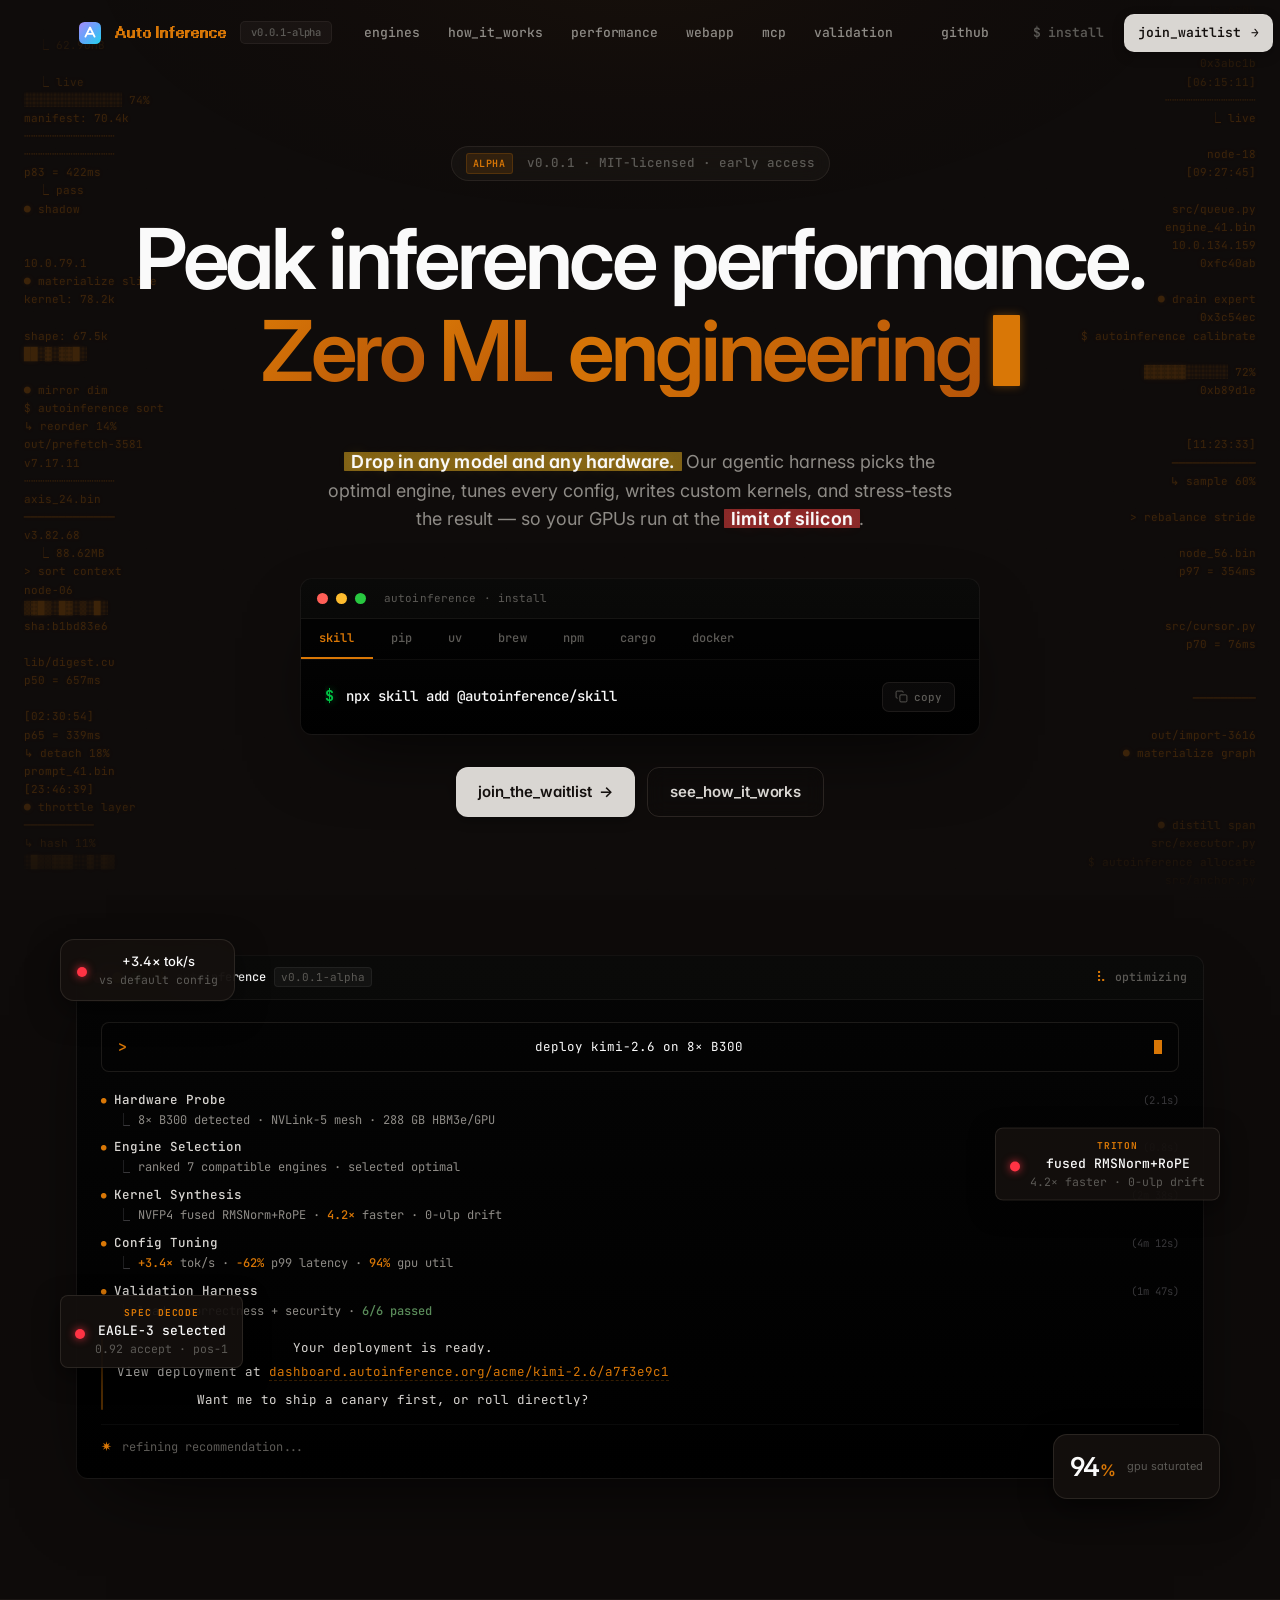
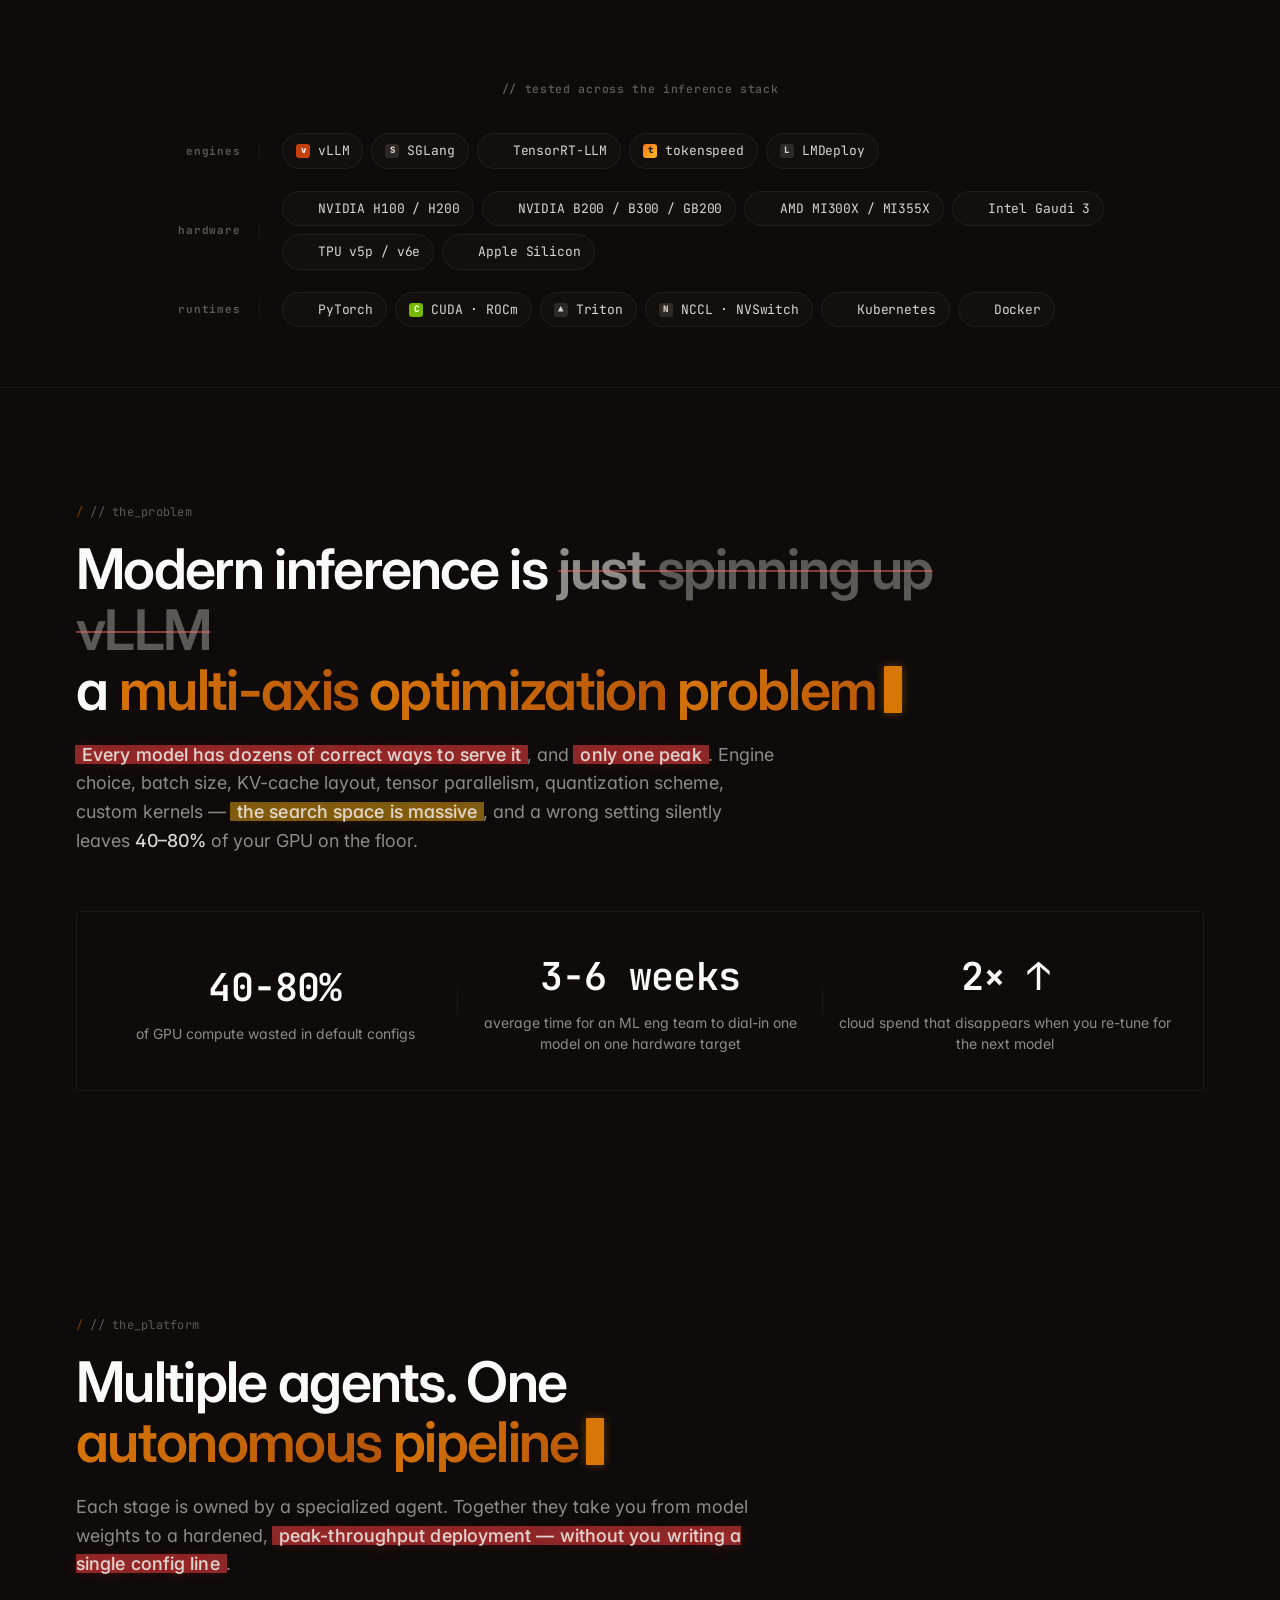
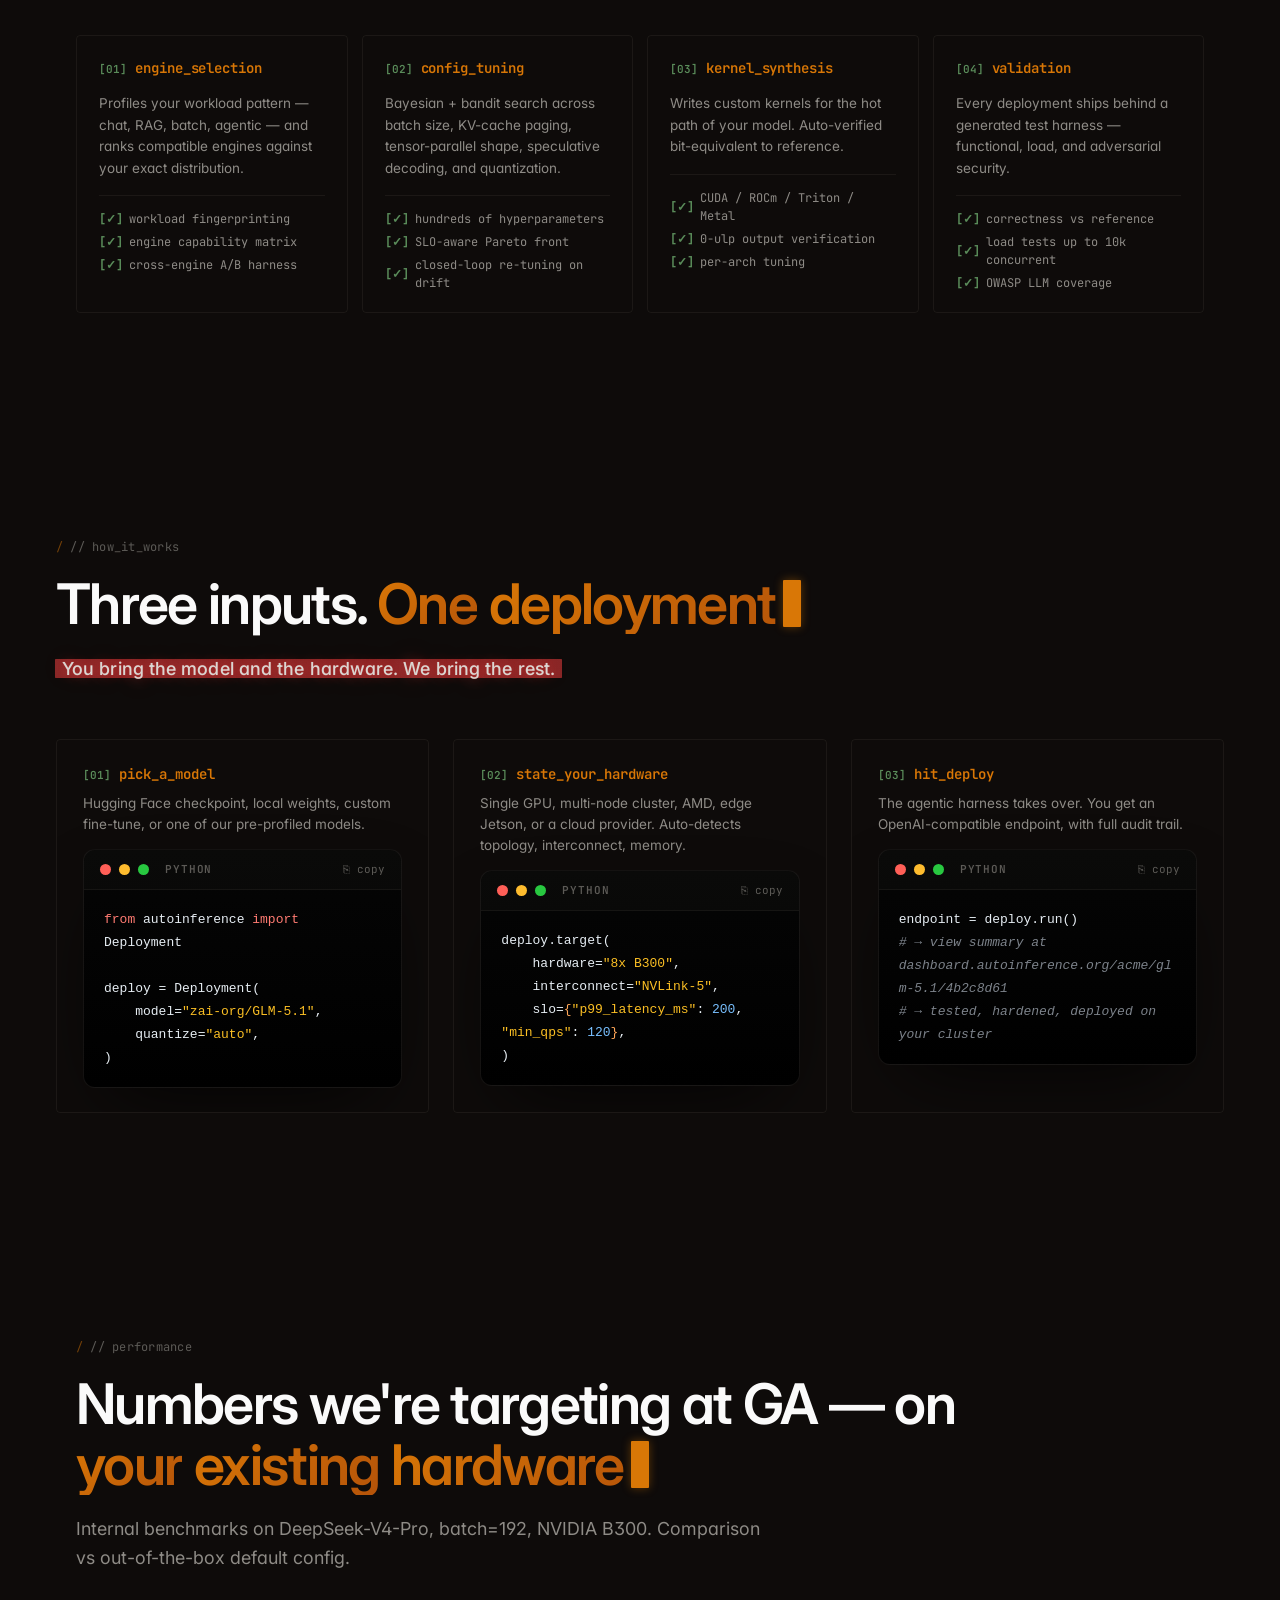
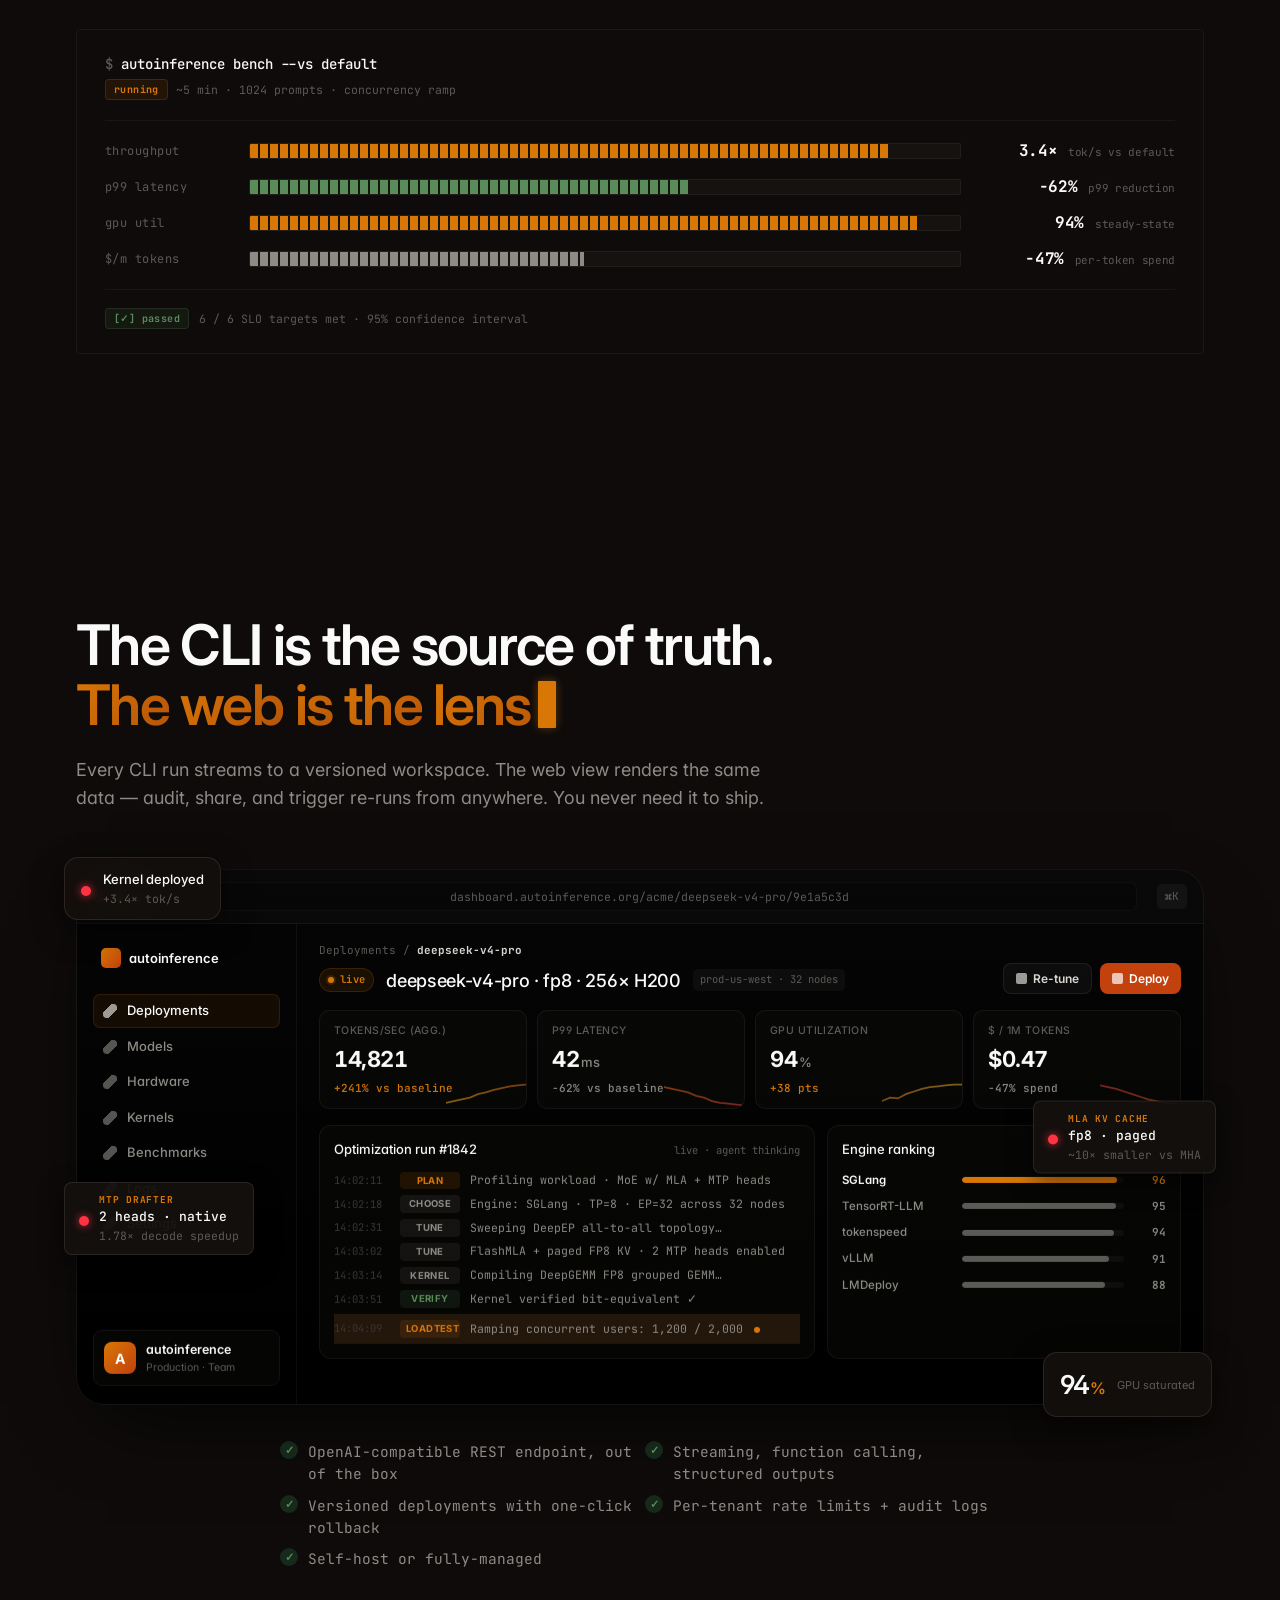
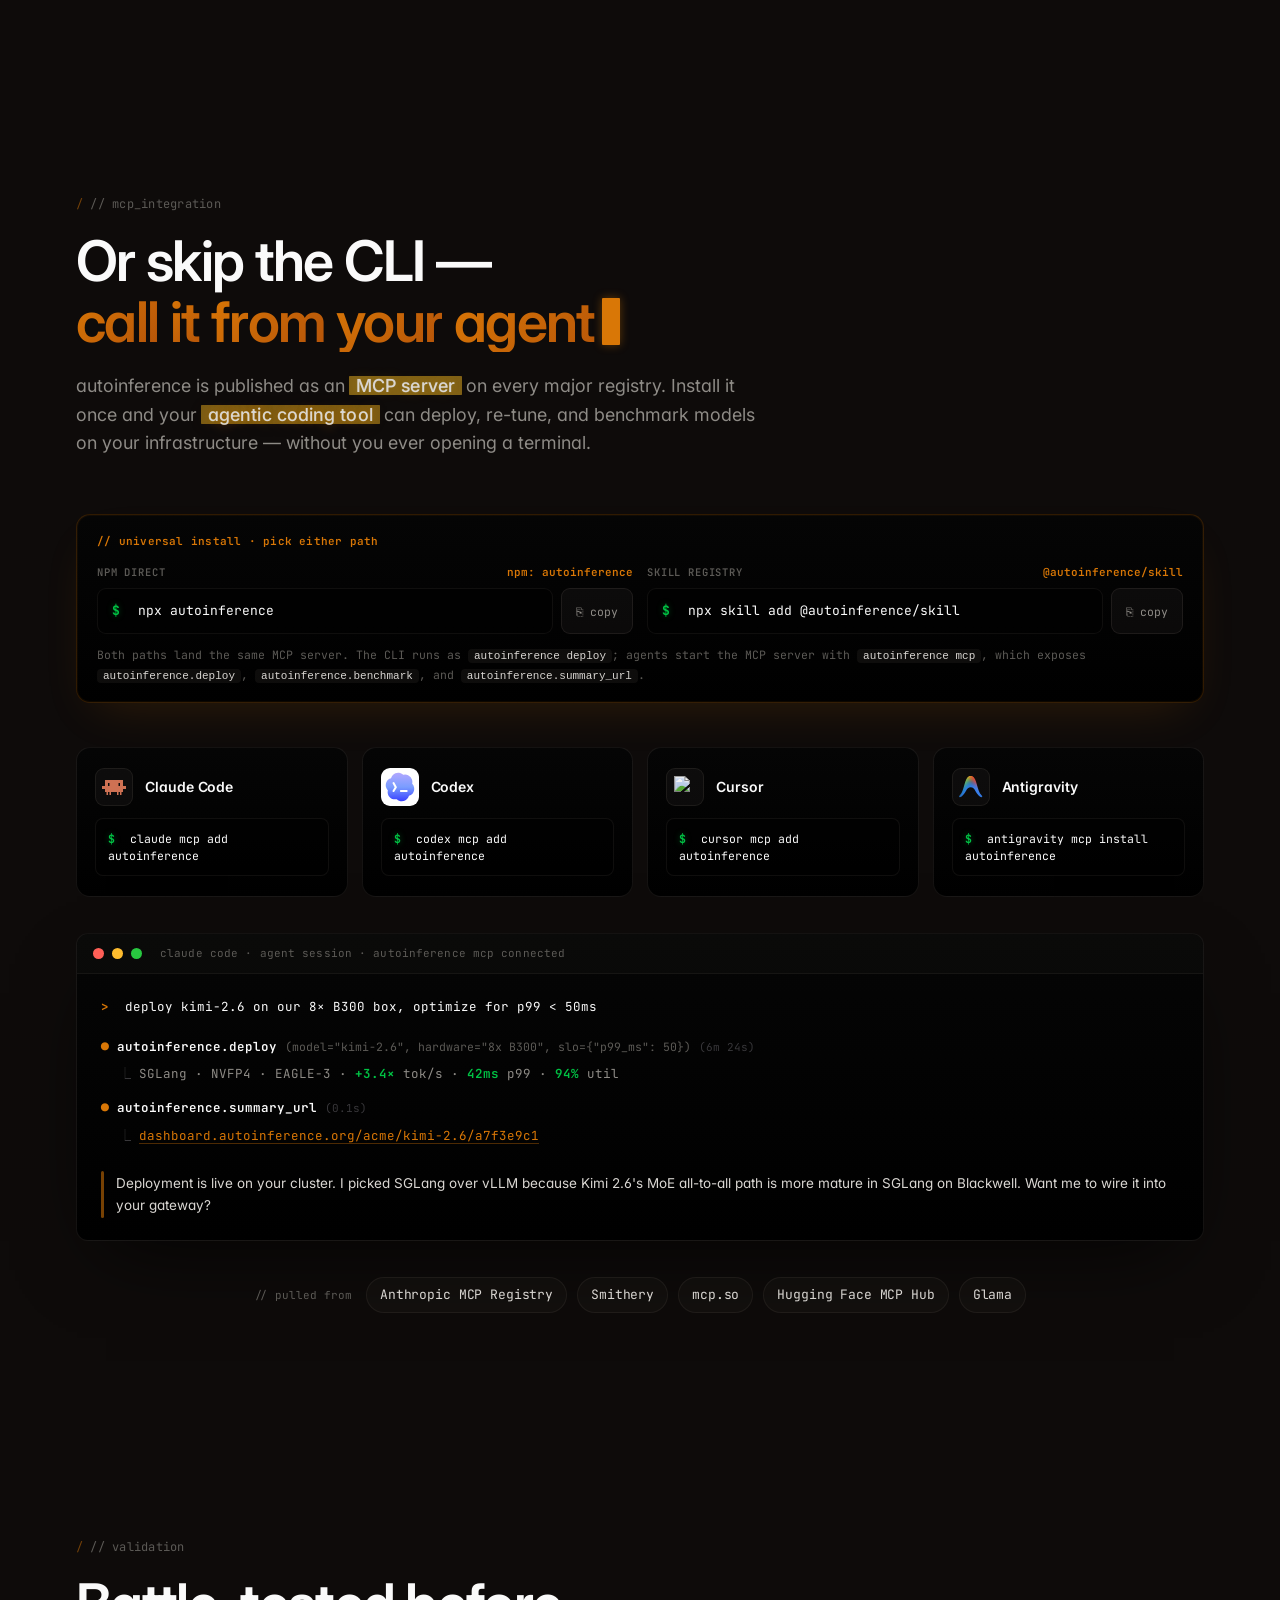
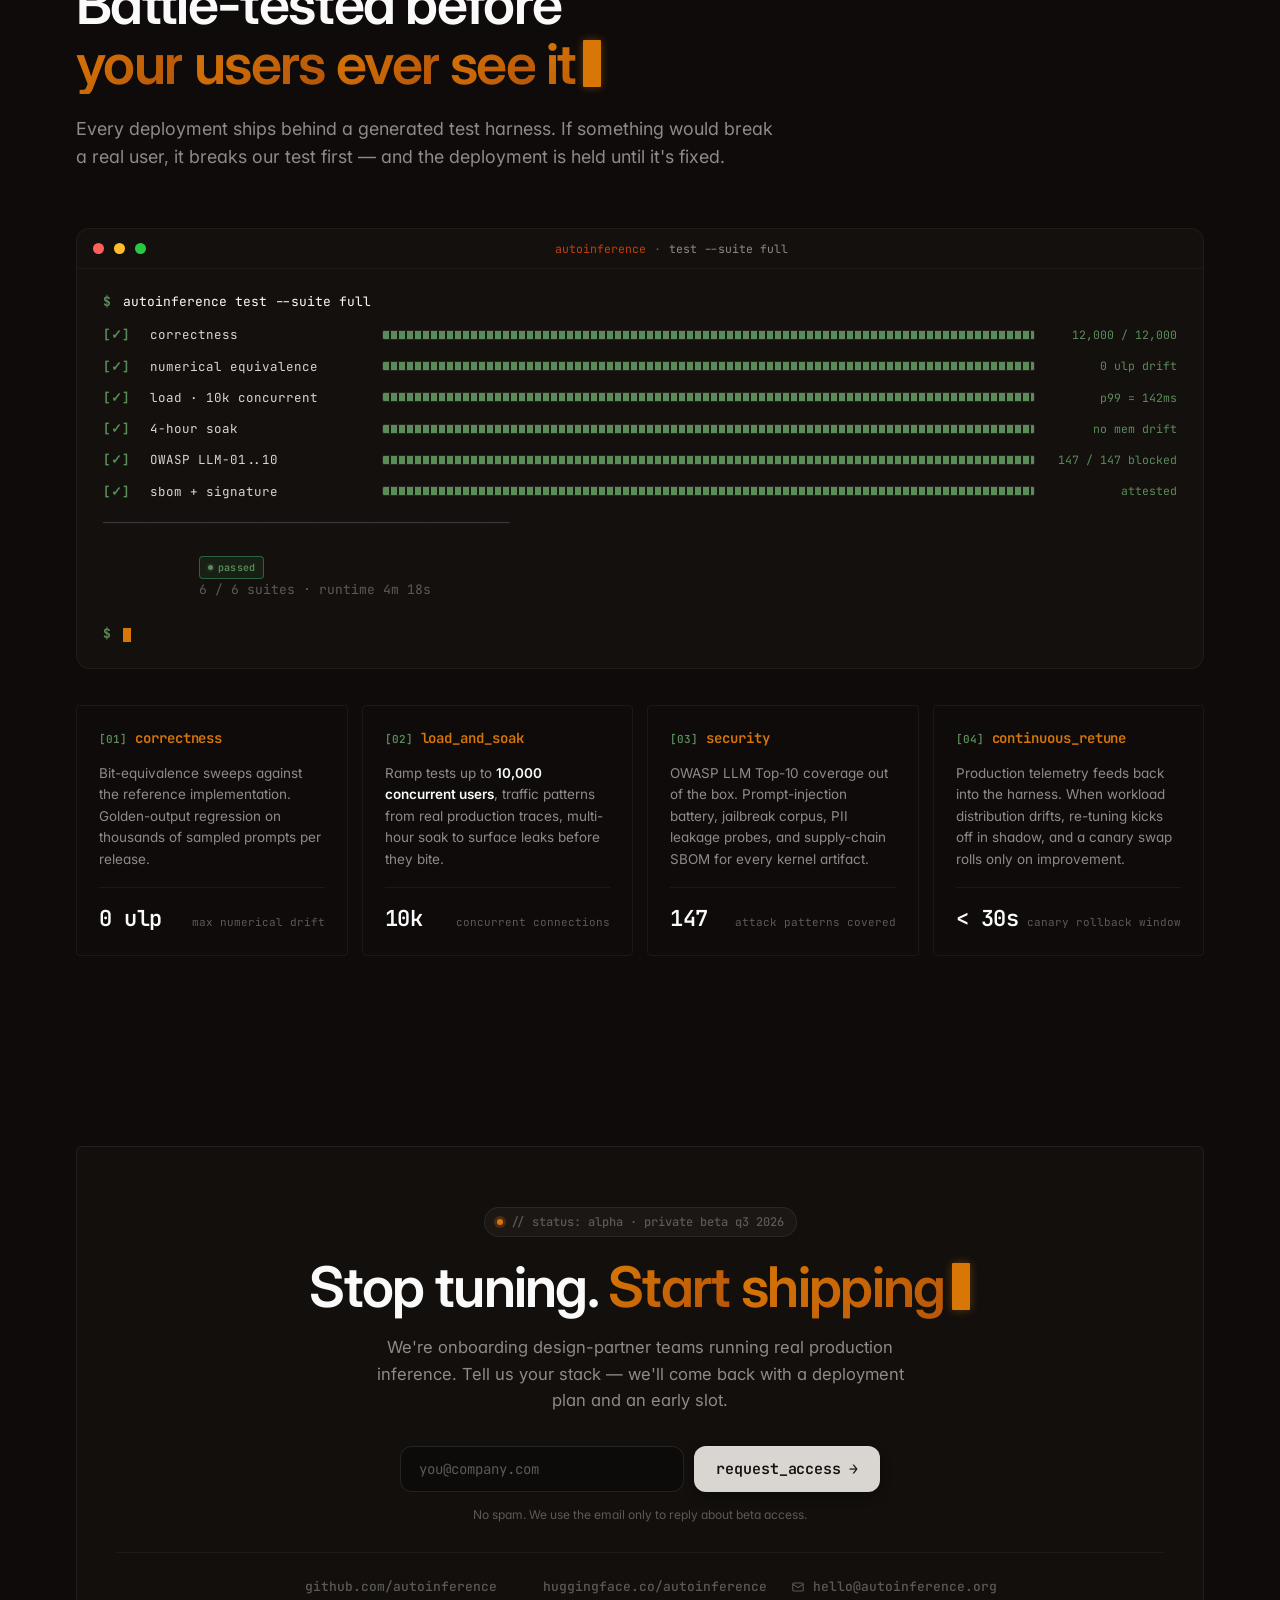
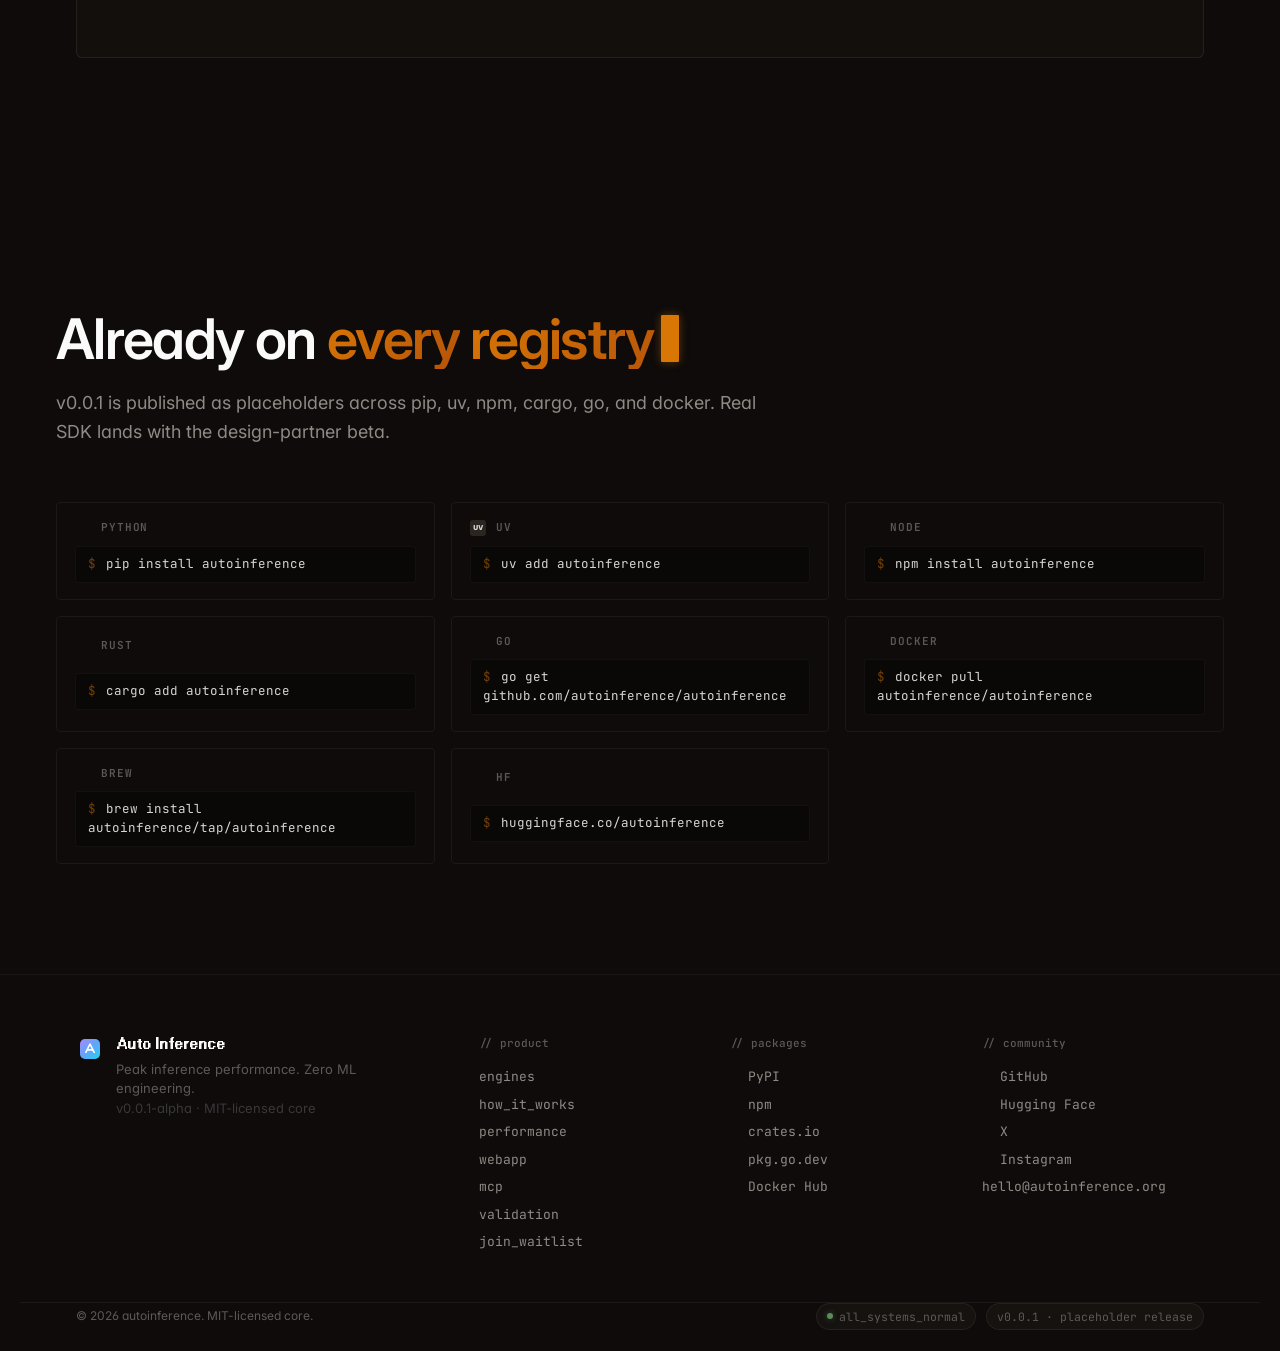
==== commit 6ac56030: "v6.8: how-it-works code blocks → terminal chrome + IDE syntax theme The three step code widgets (pic" ====
--- a/index.html
+++ b/index.html
@@ -446,6 +446,9 @@
           </p>
           <div class="codeblock">
             <div class="codeblock__head">
+              <span class="mock__dot mock__dot--r"></span>
+              <span class="mock__dot mock__dot--y"></span>
+              <span class="mock__dot mock__dot--g"></span>
               <span class="lang">python</span>
               <span class="copy">⎘ copy</span>
             </div>
@@ -469,6 +472,9 @@
           </p>
           <div class="codeblock">
             <div class="codeblock__head">
+              <span class="mock__dot mock__dot--r"></span>
+              <span class="mock__dot mock__dot--y"></span>
+              <span class="mock__dot mock__dot--g"></span>
               <span class="lang">python</span>
               <span class="copy">⎘ copy</span>
             </div>
@@ -491,6 +497,9 @@
           </p>
           <div class="codeblock">
             <div class="codeblock__head">
+              <span class="mock__dot mock__dot--r"></span>
+              <span class="mock__dot mock__dot--y"></span>
+              <span class="mock__dot mock__dot--g"></span>
               <span class="lang">python</span>
               <span class="copy">⎘ copy</span>
             </div>
--- a/style.css
+++ b/style.css
@@ -948,34 +948,49 @@
 .how__body p { margin: 0 0 14px; color: var(--fg-2); font-size: 15px; line-height: 1.6; }
 
 /* code block */
+/* code blocks — macOS terminal-window + IDE syntax theme */
 .codeblock {
-  background: linear-gradient(180deg, #0E0E18, #0A0A12);
-  border: 1px solid var(--border);
+  background: linear-gradient(180deg, #050505, #000000);
+  border: 1px solid rgba(255, 230, 210, 0.08);
   border-radius: 12px;
   overflow: hidden;
+  box-shadow: 0 30px 80px -30px rgba(0, 0, 0, 0.85);
 }
 .codeblock__head {
-  display: flex; justify-content: space-between; align-items: center;
-  padding: 8px 14px;
-  background: rgba(255,255,255,0.02);
-  border-bottom: 1px solid var(--border);
+  display: flex; align-items: center; gap: 8px;
+  padding: 11px 16px;
+  background: rgba(255, 230, 210, 0.02);
+  border-bottom: 1px solid rgba(255, 230, 210, 0.05);
   font-family: var(--font-mono); font-size: 11px;
 }
-.codeblock__head .lang { color: var(--fg-3); text-transform: uppercase; letter-spacing: 0.08em; }
-.codeblock__head .copy { color: var(--fg-3); cursor: pointer; }
-.codeblock__head .copy:hover { color: var(--fg-1); }
+.codeblock__head .lang {
+  margin-left: 8px;
+  color: var(--fg-3);
+  text-transform: uppercase;
+  letter-spacing: 0.08em;
+  font-weight: 600;
+}
+.codeblock__head .copy {
+  margin-left: auto;
+  color: var(--fg-3);
+  cursor: pointer;
+  transition: color 0.15s ease;
+}
+.codeblock__head .copy:hover { color: var(--orange-400); }
+
 .codeblock pre {
-  margin: 0; padding: 16px 18px;
-  font-family: var(--font-mono);
-  font-size: 13px; line-height: 1.65;
-  color: var(--fg-1);
+  margin: 0; padding: 18px 20px;
+  font-family: var(--font-mono);
+  font-size: 13px; line-height: 1.7;
+  color: #E6EDF3;
   overflow-x: auto;
 }
-.codeblock code .kw  { color: var(--violet-400); font-weight: 500; }
-.codeblock code .str { color: var(--green-400); }
-.codeblock code .num { color: var(--cyan-400); }
-.codeblock code .cm  { color: var(--fg-3); font-style: italic; }
-.codeblock code .brc { color: var(--pink-400); }
+/* IDE-themed syntax palette — warm coral/amber on near-black */
+.codeblock code .kw  { color: #FF7B72; font-weight: 500; }   /* from, import, def, class    */
+.codeblock code .str { color: #FBBF24; }                     /* "string literals"           */
+.codeblock code .num { color: #79C0FF; }                     /* 200, 120                    */
+.codeblock code .cm  { color: #7C828A; font-style: italic; } /* # comments                  */
+.codeblock code .brc { color: #FFA657; }                     /* { } braces / dict delimiters */
 
 /* diagram */
 .how__diagram {
@@ -2289,12 +2304,7 @@
   letter-spacing: 0;
 }
 
-/* code blocks — terminal aesthetic */
-.codeblock {
-  border-radius: 10px;
-  background: linear-gradient(180deg, #0D0D17, #07070D);
-}
-.codeblock__head { background: rgba(255,255,255,0.025); }
+/* .codeblock terminal aesthetic baked into the base ruleset above */
 
 /* CTA card — slightly terminal */
 .cta__card {
@@ -2670,10 +2680,7 @@
 /* hero terminal float--br metric color */
 .hero__terminal .float--br .float__metric span { color: var(--amber-400); }
 
-/* code blocks — warm keyword colors */
-.codeblock code .kw  { color: var(--orange-400); }
-.codeblock code .str { color: var(--green-400); }
-.codeblock code .num { color: var(--amber-400); }
+/* .codeblock syntax palette baked into the base IDE theme above */
 
 /* checkmarks in copylist */
 .check { background: rgba(74,222,128,0.15); color: var(--green-400); }
@@ -3034,24 +3041,7 @@
 .hstep__name { color: var(--orange-400); font-weight: 600; }  /* pick_a_model, state_your_hardware, hit_deploy — orange */
 .hstep__copy { color: var(--fg-2); }
 
-/* code blocks — refined */
-.codeblock {
-  background: #14100E;
-  border: 1px solid rgba(255, 230, 210, 0.06);
-  border-radius: 4px;
-}
-.codeblock__head {
-  background: rgba(0, 0, 0, 0.15);
-  border-bottom: 1px solid rgba(255, 230, 210, 0.05);
-}
-.codeblock__head .lang { color: var(--fg-3); }
-.codeblock__head .copy { color: var(--fg-3); }
-.codeblock pre { color: var(--fg-1); }
-.codeblock code .kw  { color: var(--orange-400); }
-.codeblock code .str { color: var(--fg-2); }
-.codeblock code .num { color: var(--fg-1); }
-.codeblock code .cm  { color: var(--fg-4); font-style: italic; }
-.codeblock code .brc { color: var(--fg-3); }
+/* .codeblock final IDE-themed aesthetic lives in the base ruleset above */
 
 /* ASCII performance — neutral, single subtle warm accent */
 .ascii-perf {
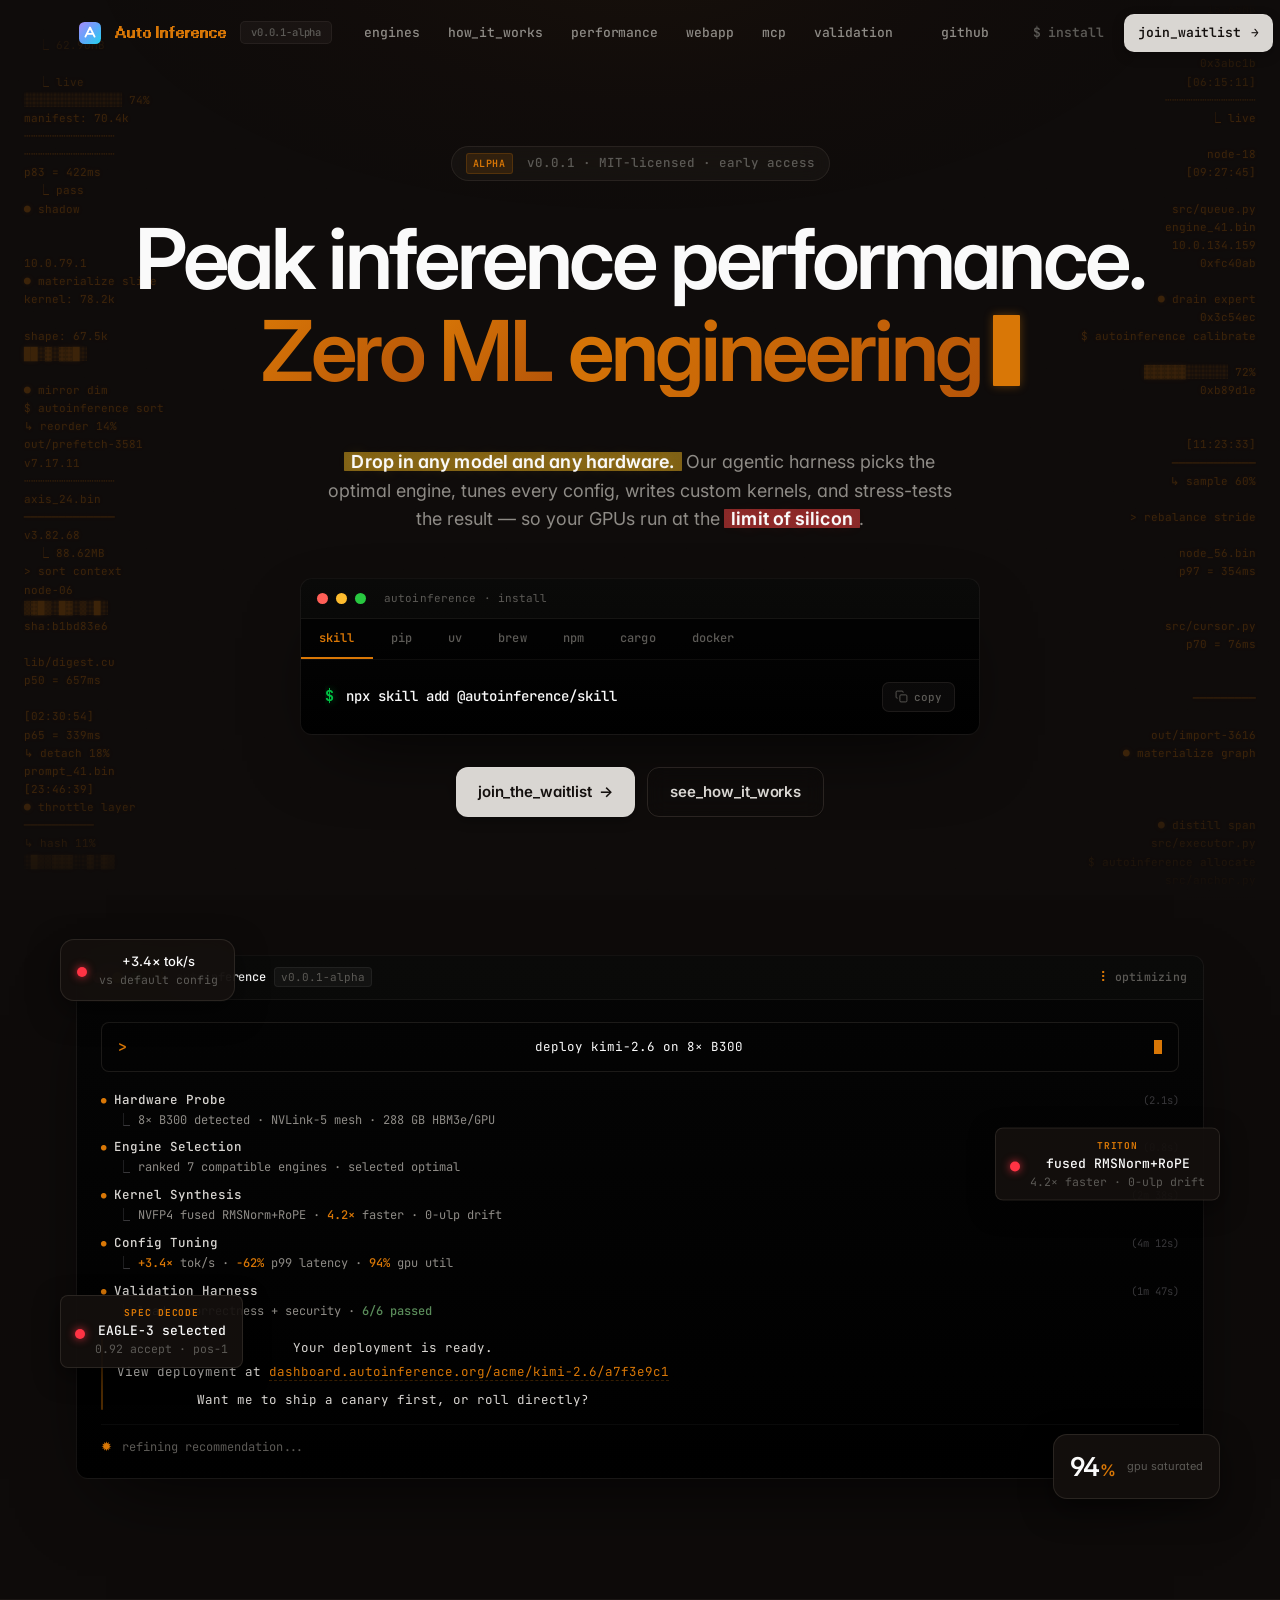
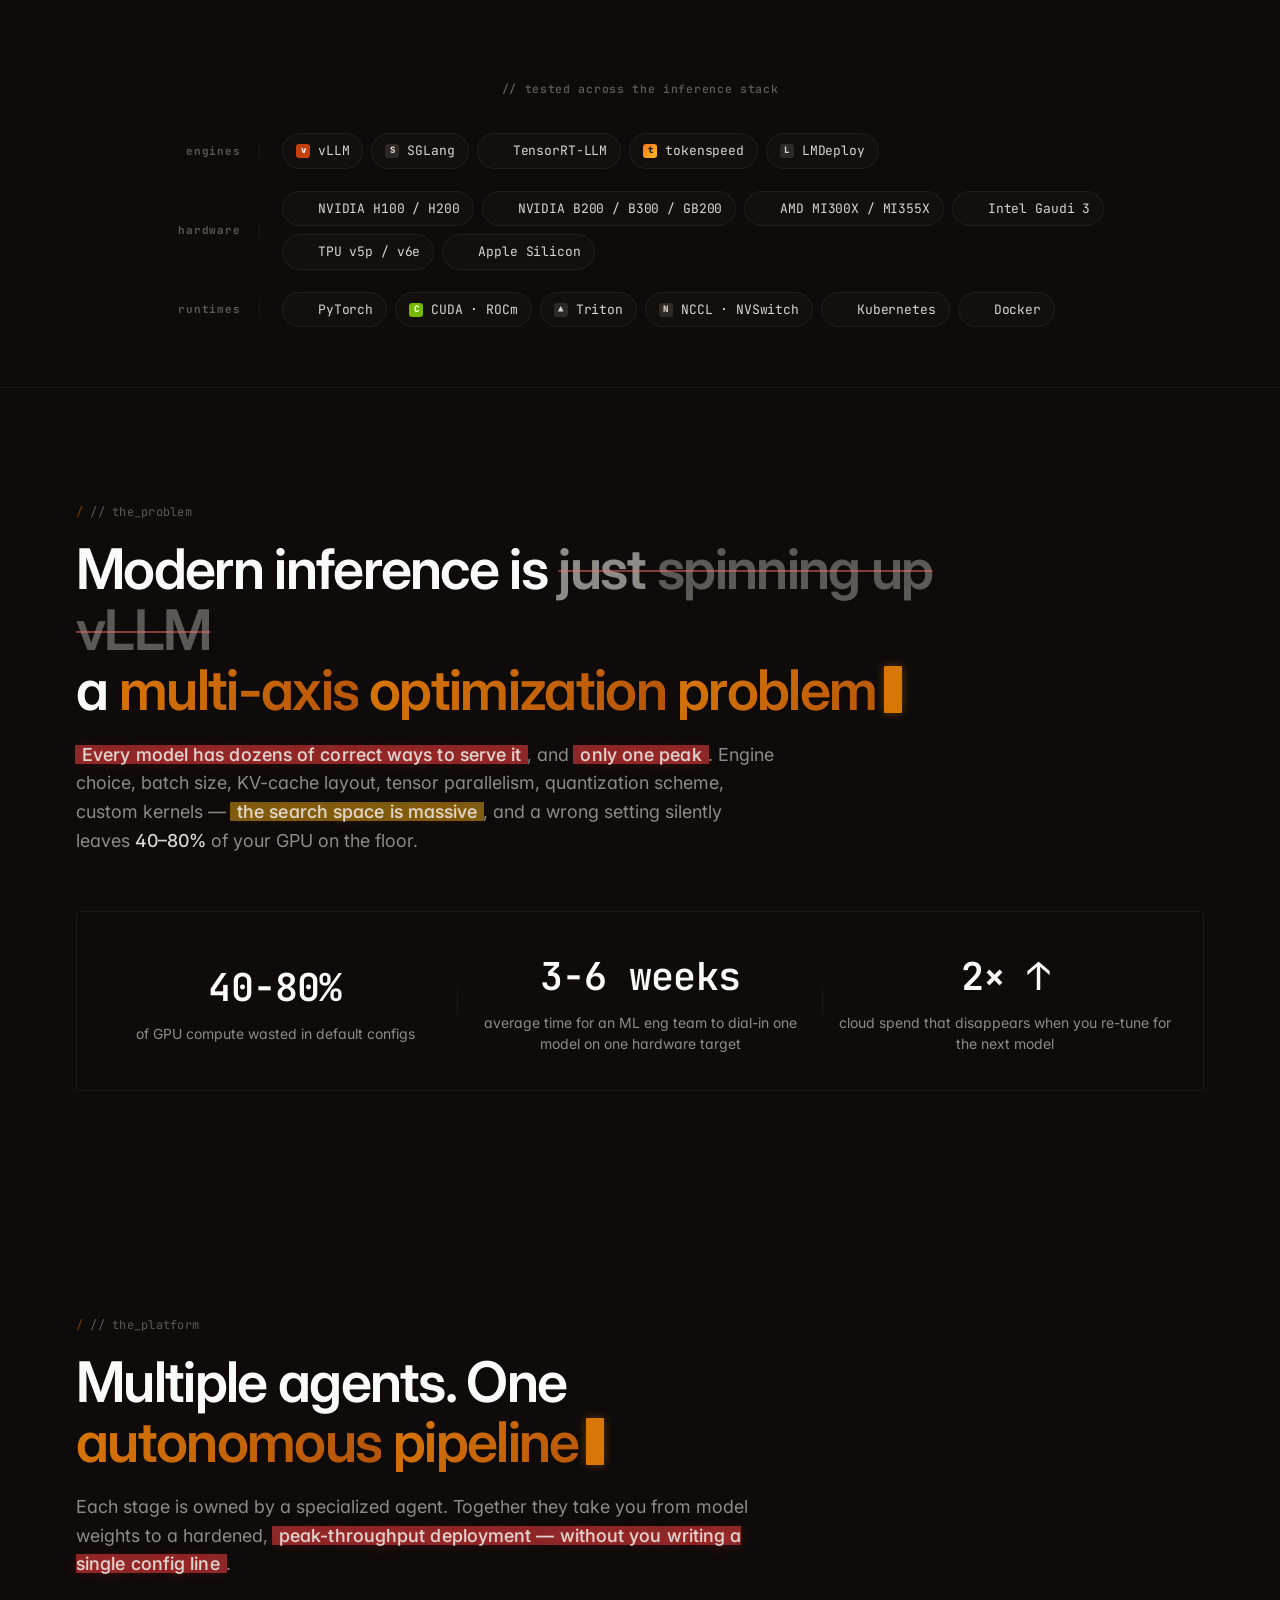
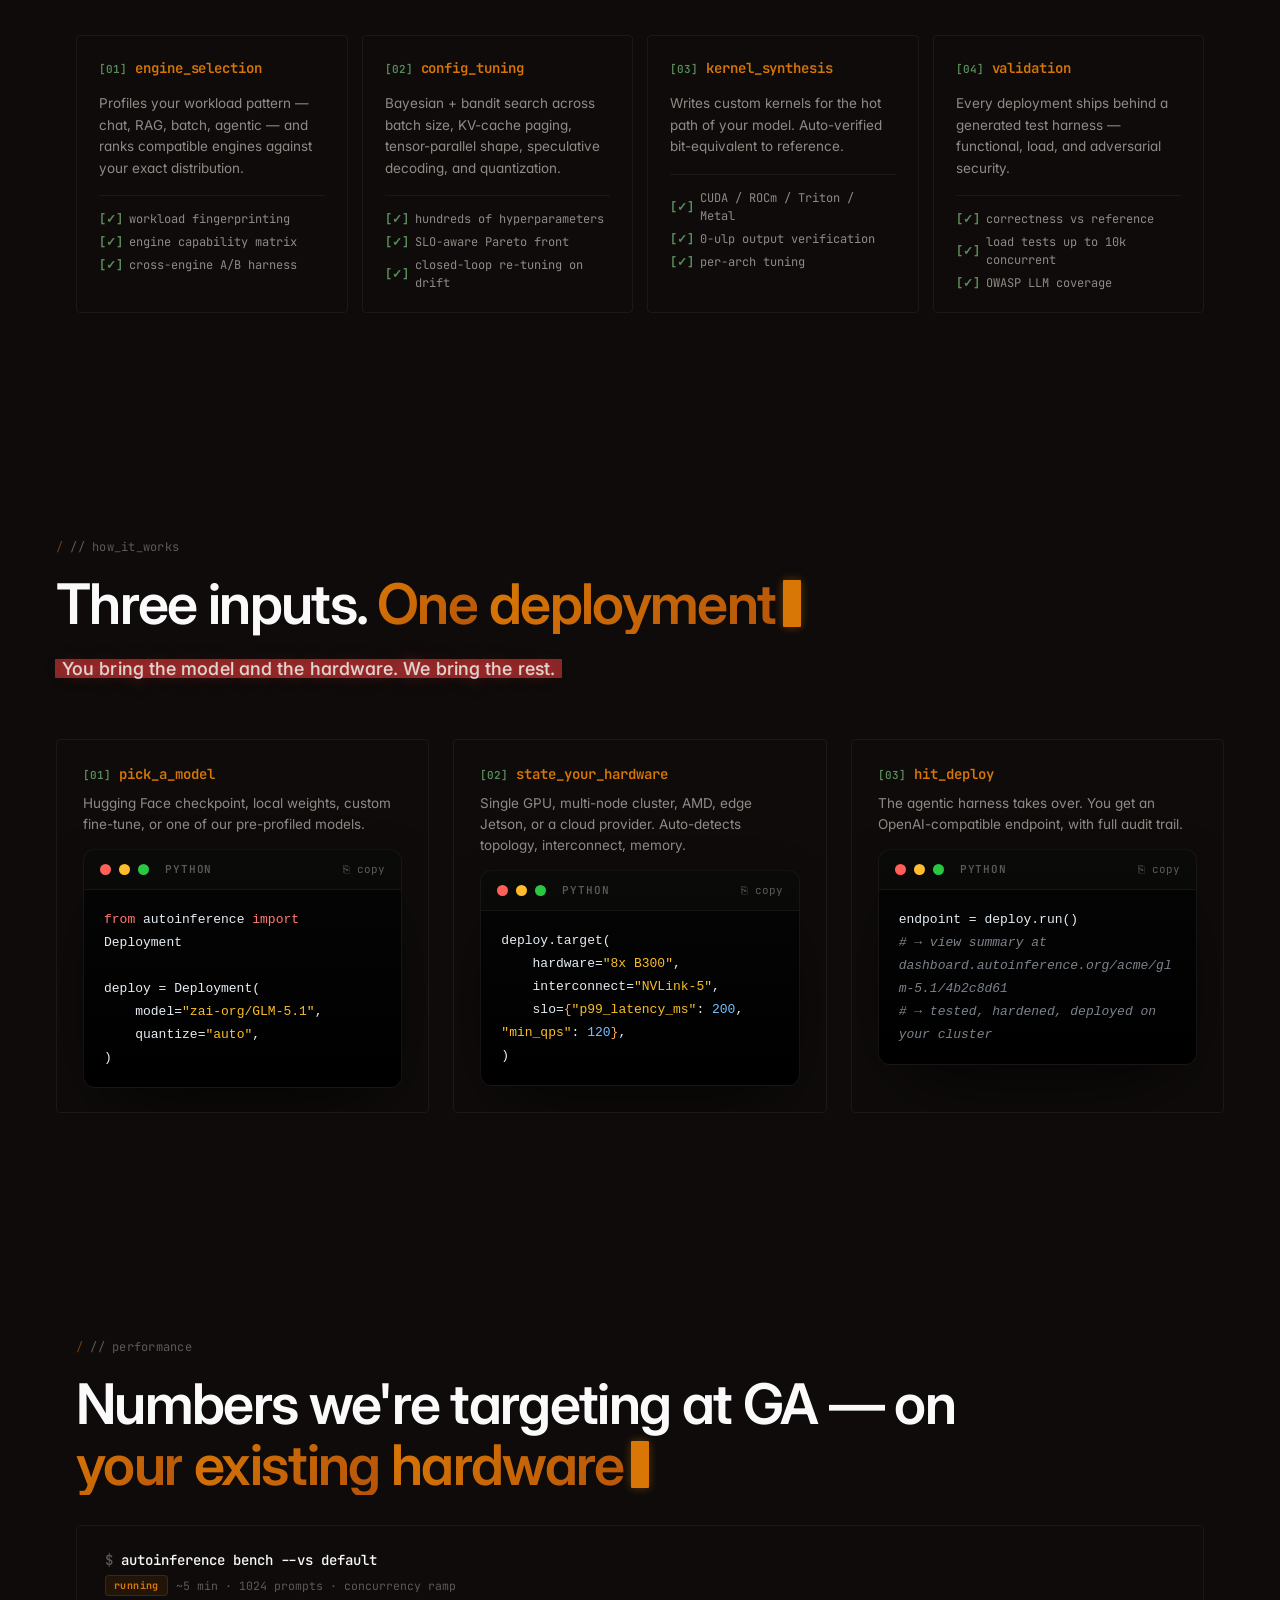
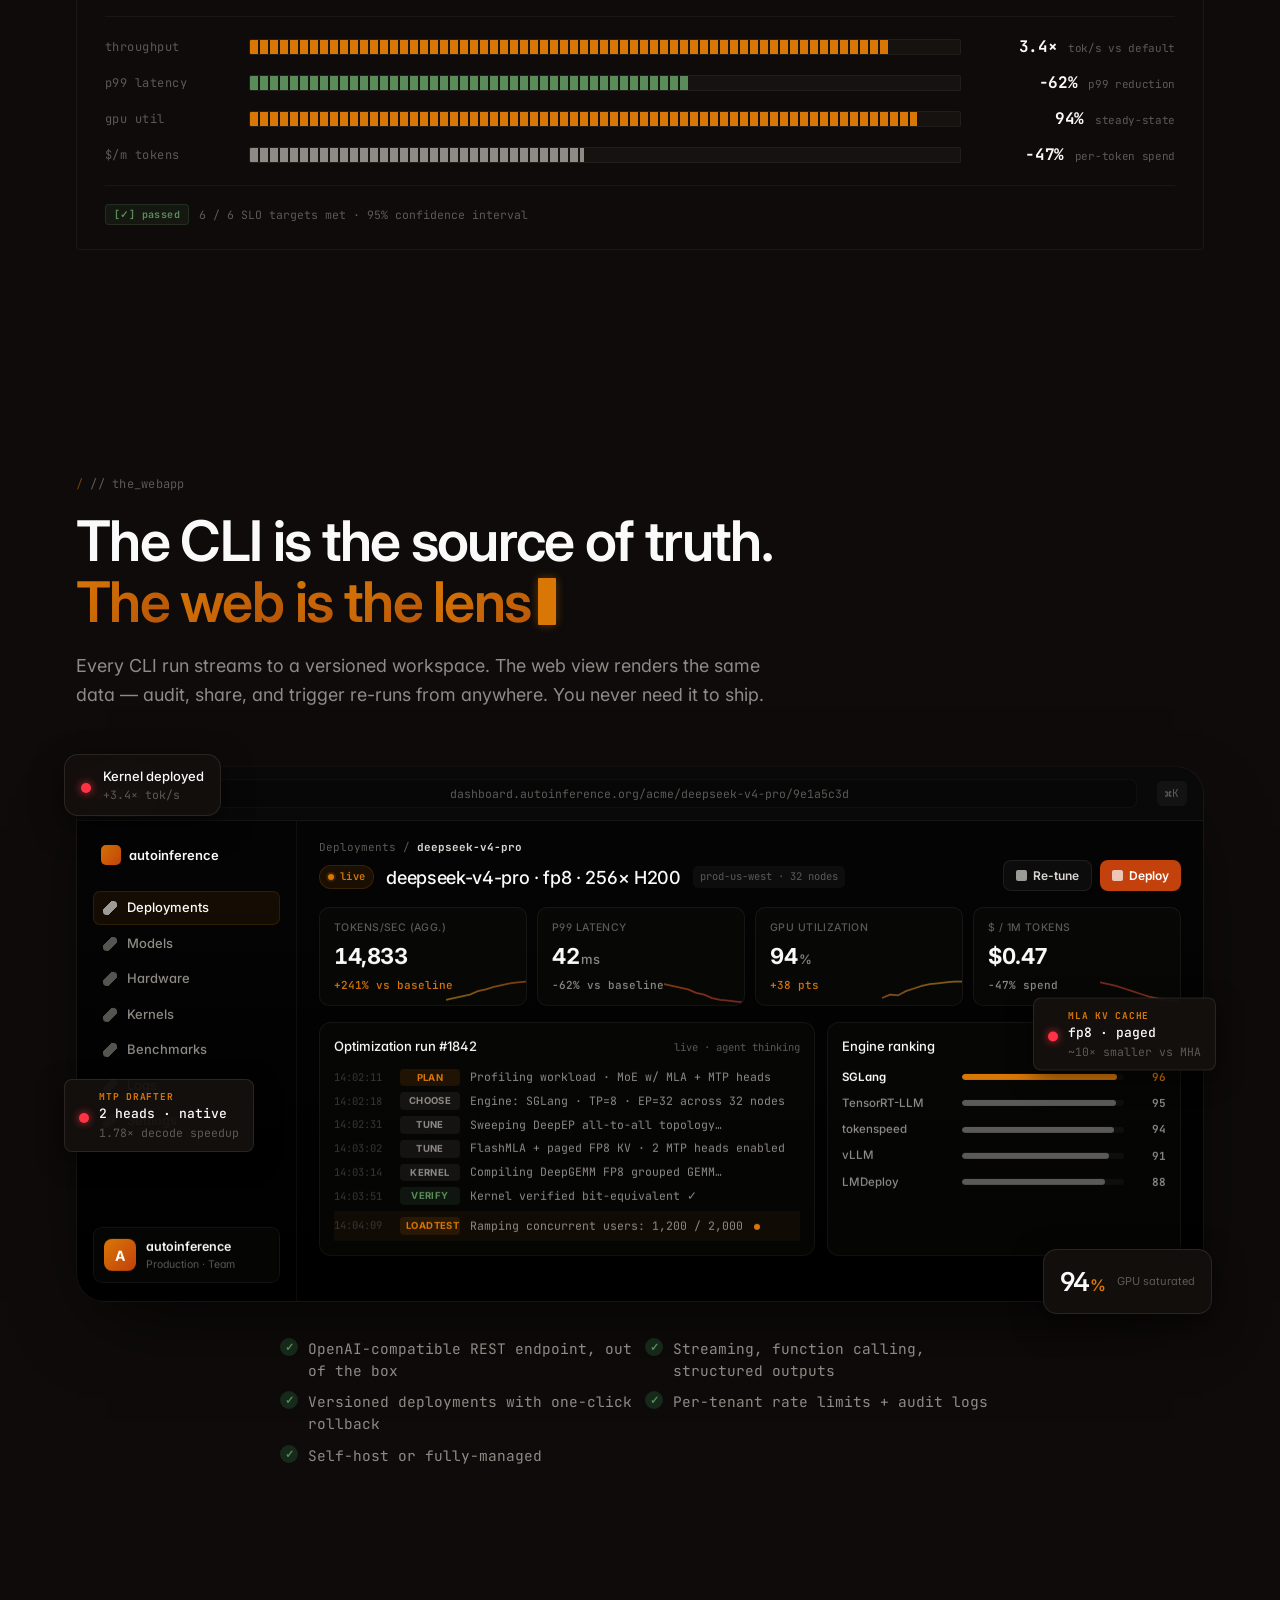
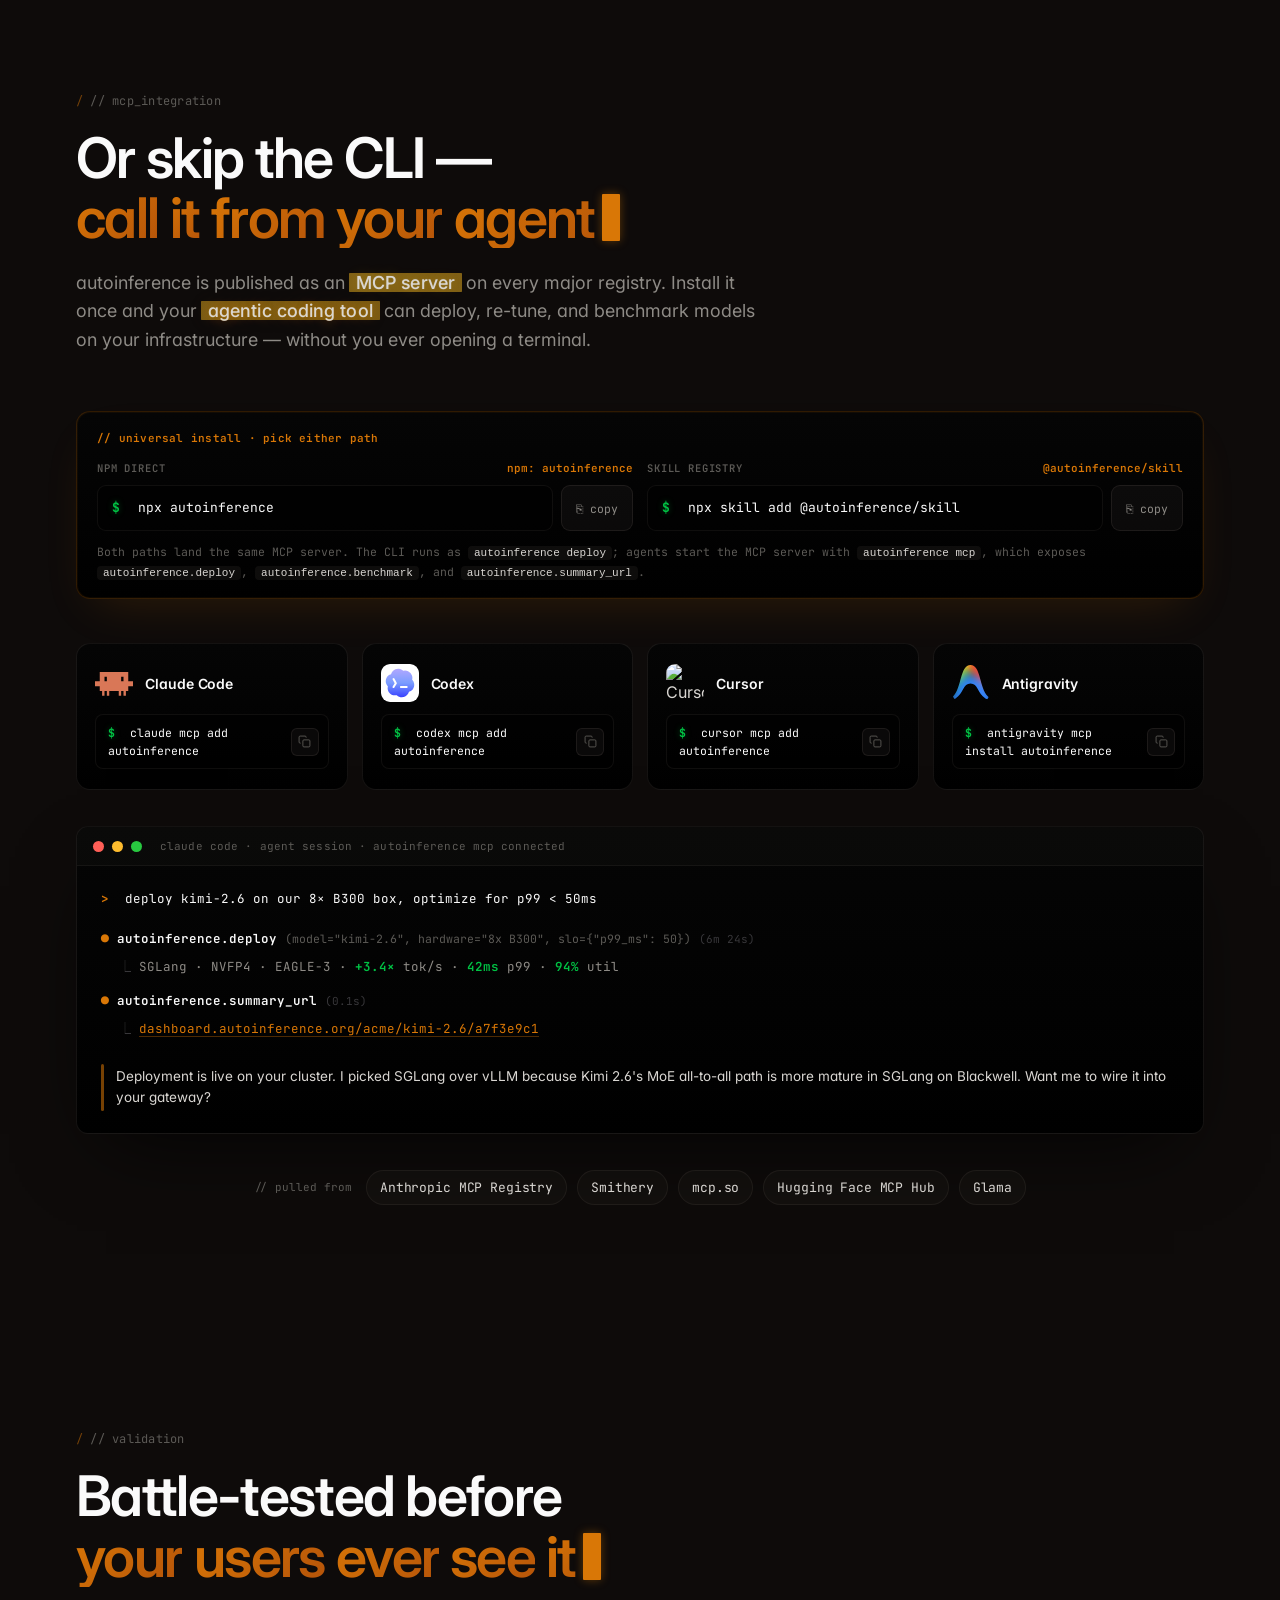
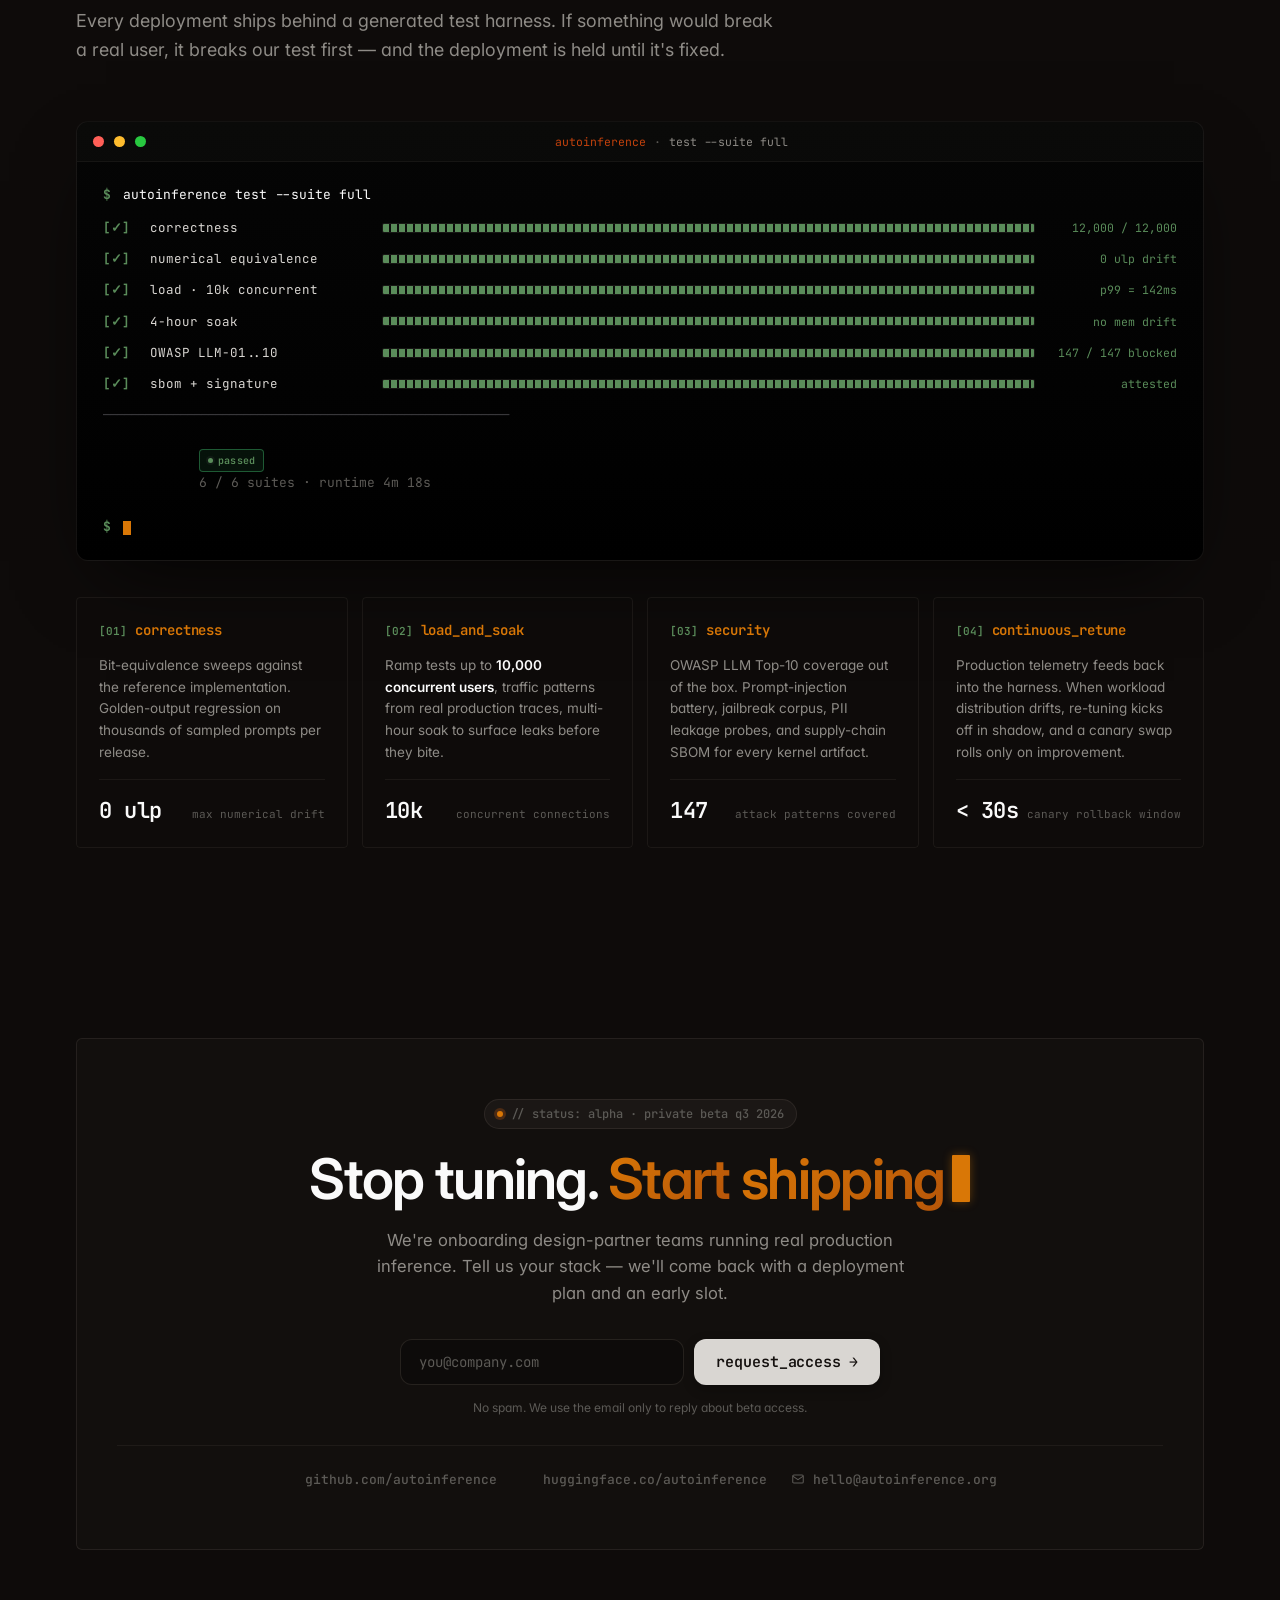
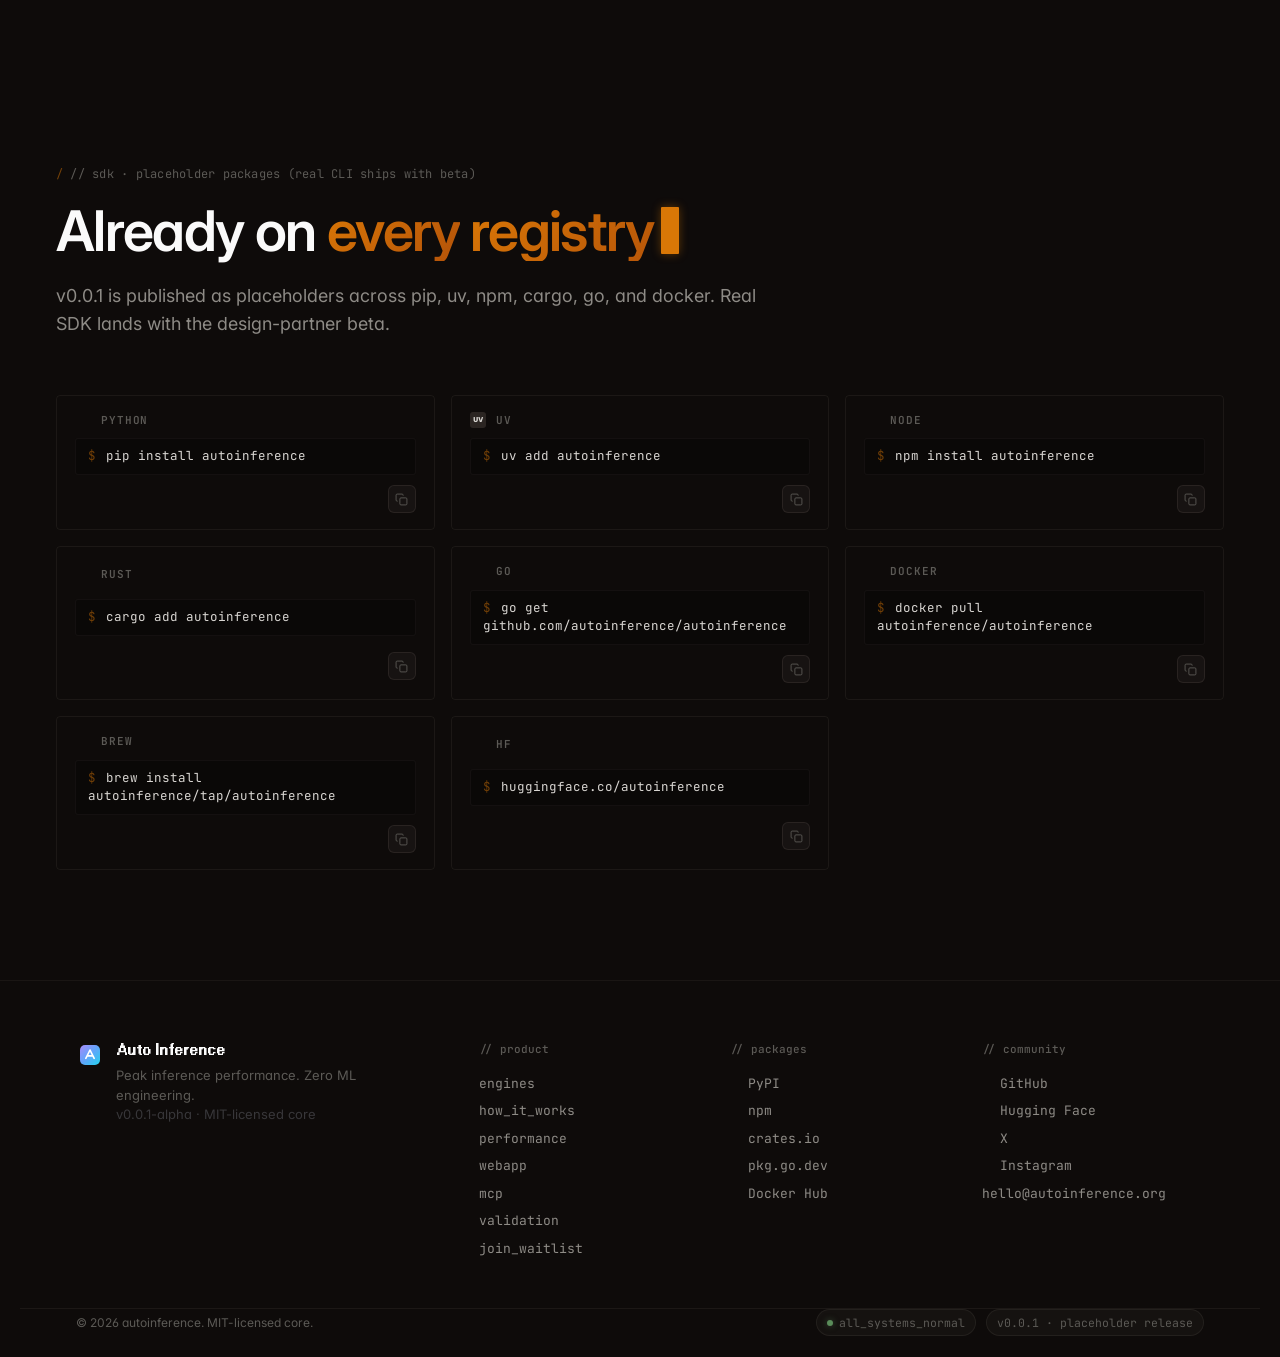
==== commit 4417c58d: "v6.9: copy buttons everywhere · uniform tile logos · validation terminal goes black Four targeted po" ====
--- a/index.html
+++ b/index.html
@@ -519,10 +519,7 @@
       <h2 class="section__title" data-reveal>
         Numbers we're targeting at GA &mdash; on <span class="grad-text" data-scramble>your existing hardware</span>
       </h2>
-      <p class="section__lede" data-reveal>
-        Internal benchmarks on DeepSeek-V4-Pro, batch=192, NVIDIA B300.
-        Comparison vs out-of-the-box default config.
-      </p>
+
 
       <!-- ASCII bar chart panel -->
       <div class="ascii-perf" data-reveal>
@@ -811,16 +808,19 @@
         </div>
       </div>
 
-      <!-- 4-tile grid — each tile is a single-click Install button per editor -->
+      <!-- 4-tile grid — each tile shows logo + name + install cmd with a copy-icon button -->
       <div class="mcp-grid" data-reveal>
         <div class="mcp-tile">
           <div class="mcp-tile__head">
             <div class="mcp-tile__logo mcp-tile__logo--cc">
-              <img src="logos/claudecode-color.svg" width="24" height="24" alt="Claude Code" />
+              <img src="logos/claudecode-color.svg" alt="Claude Code" />
             </div>
             <div class="mcp-tile__name">Claude Code</div>
           </div>
-          <div class="mcp-tile__cmd" data-copy="claude mcp add autoinference" title="Click to copy"><span class="mcp-tile__prompt">$</span> claude mcp add autoinference</div>
+          <div class="mcp-tile__cmd">
+            <span class="mcp-tile__cmdT"><span class="mcp-tile__prompt">$</span> claude mcp add autoinference</span>
+            <button class="copybtn" type="button" data-copy="claude mcp add autoinference" aria-label="Copy install command"><svg viewBox="0 0 24 24" fill="none" stroke="currentColor" stroke-width="1.7" width="13" height="13"><rect x="9" y="9" width="13" height="13" rx="2"/><path d="M5 15H4a2 2 0 0 1-2-2V4a2 2 0 0 1 2-2h9a2 2 0 0 1 2 2v1"/></svg></button>
+          </div>
         </div>
 
         <div class="mcp-tile">
@@ -830,27 +830,36 @@
             </div>
             <div class="mcp-tile__name">Codex</div>
           </div>
-          <div class="mcp-tile__cmd" data-copy="codex mcp add autoinference" title="Click to copy"><span class="mcp-tile__prompt">$</span> codex mcp add autoinference</div>
+          <div class="mcp-tile__cmd">
+            <span class="mcp-tile__cmdT"><span class="mcp-tile__prompt">$</span> codex mcp add autoinference</span>
+            <button class="copybtn" type="button" data-copy="codex mcp add autoinference" aria-label="Copy install command"><svg viewBox="0 0 24 24" fill="none" stroke="currentColor" stroke-width="1.7" width="13" height="13"><rect x="9" y="9" width="13" height="13" rx="2"/><path d="M5 15H4a2 2 0 0 1-2-2V4a2 2 0 0 1 2-2h9a2 2 0 0 1 2 2v1"/></svg></button>
+          </div>
         </div>
 
         <div class="mcp-tile">
           <div class="mcp-tile__head">
             <div class="mcp-tile__logo mcp-tile__logo--cr">
-              <img src="https://cdn.simpleicons.org/cursor/FAFAFA" width="22" height="22" alt="Cursor" />
+              <img src="https://cdn.simpleicons.org/cursor/FAFAFA" alt="Cursor" />
             </div>
             <div class="mcp-tile__name">Cursor</div>
           </div>
-          <div class="mcp-tile__cmd" data-copy="cursor mcp add autoinference" title="Click to copy"><span class="mcp-tile__prompt">$</span> cursor mcp add autoinference</div>
+          <div class="mcp-tile__cmd">
+            <span class="mcp-tile__cmdT"><span class="mcp-tile__prompt">$</span> cursor mcp add autoinference</span>
+            <button class="copybtn" type="button" data-copy="cursor mcp add autoinference" aria-label="Copy install command"><svg viewBox="0 0 24 24" fill="none" stroke="currentColor" stroke-width="1.7" width="13" height="13"><rect x="9" y="9" width="13" height="13" rx="2"/><path d="M5 15H4a2 2 0 0 1-2-2V4a2 2 0 0 1 2-2h9a2 2 0 0 1 2 2v1"/></svg></button>
+          </div>
         </div>
 
         <div class="mcp-tile">
           <div class="mcp-tile__head">
             <div class="mcp-tile__logo mcp-tile__logo--ag">
-              <img src="logos/antigravity.svg" width="24" height="24" alt="Antigravity" />
+              <img src="logos/antigravity.svg" alt="Antigravity" />
             </div>
             <div class="mcp-tile__name">Antigravity</div>
           </div>
-          <div class="mcp-tile__cmd" data-copy="antigravity mcp install autoinference" title="Click to copy"><span class="mcp-tile__prompt">$</span> antigravity mcp install autoinference</div>
+          <div class="mcp-tile__cmd">
+            <span class="mcp-tile__cmdT"><span class="mcp-tile__prompt">$</span> antigravity mcp install autoinference</span>
+            <button class="copybtn" type="button" data-copy="antigravity mcp install autoinference" aria-label="Copy install command"><svg viewBox="0 0 24 24" fill="none" stroke="currentColor" stroke-width="1.7" width="13" height="13"><rect x="9" y="9" width="13" height="13" rx="2"/><path d="M5 15H4a2 2 0 0 1-2-2V4a2 2 0 0 1 2-2h9a2 2 0 0 1 2 2v1"/></svg></button>
+          </div>
         </div>
       </div>
 
@@ -1107,41 +1116,49 @@
           <img src="https://cdn.simpleicons.org/python/3776AB" width="16" height="16" alt="" />
           <span class="installcard__l">Python</span>
           <code>pip install autoinference</code>
+          <button class="copybtn" type="button" data-copy="pip install autoinference" aria-label="Copy"><svg viewBox="0 0 24 24" fill="none" stroke="currentColor" stroke-width="1.7" width="13" height="13"><rect x="9" y="9" width="13" height="13" rx="2"/><path d="M5 15H4a2 2 0 0 1-2-2V4a2 2 0 0 1 2-2h9a2 2 0 0 1 2 2v1"/></svg></button>
         </div>
         <div class="installcard" data-reveal>
           <span class="lg-glyph lg-glyph--uv" style="width:16px;height:16px;font-size:9px;">uv</span>
           <span class="installcard__l">uv</span>
           <code>uv add autoinference</code>
+          <button class="copybtn" type="button" data-copy="uv add autoinference" aria-label="Copy"><svg viewBox="0 0 24 24" fill="none" stroke="currentColor" stroke-width="1.7" width="13" height="13"><rect x="9" y="9" width="13" height="13" rx="2"/><path d="M5 15H4a2 2 0 0 1-2-2V4a2 2 0 0 1 2-2h9a2 2 0 0 1 2 2v1"/></svg></button>
         </div>
         <div class="installcard" data-reveal>
           <img src="https://cdn.simpleicons.org/npm/CB3837" width="16" height="16" alt="" />
           <span class="installcard__l">Node</span>
           <code>npm install autoinference</code>
+          <button class="copybtn" type="button" data-copy="npm install autoinference" aria-label="Copy"><svg viewBox="0 0 24 24" fill="none" stroke="currentColor" stroke-width="1.7" width="13" height="13"><rect x="9" y="9" width="13" height="13" rx="2"/><path d="M5 15H4a2 2 0 0 1-2-2V4a2 2 0 0 1 2-2h9a2 2 0 0 1 2 2v1"/></svg></button>
         </div>
         <div class="installcard" data-reveal>
           <img src="https://cdn.simpleicons.org/rust/CE412B" width="16" height="16" alt="" />
           <span class="installcard__l">Rust</span>
           <code>cargo add autoinference</code>
+          <button class="copybtn" type="button" data-copy="cargo add autoinference" aria-label="Copy"><svg viewBox="0 0 24 24" fill="none" stroke="currentColor" stroke-width="1.7" width="13" height="13"><rect x="9" y="9" width="13" height="13" rx="2"/><path d="M5 15H4a2 2 0 0 1-2-2V4a2 2 0 0 1 2-2h9a2 2 0 0 1 2 2v1"/></svg></button>
         </div>
         <div class="installcard" data-reveal>
           <img src="https://cdn.simpleicons.org/go/00ADD8" width="16" height="16" alt="" />
           <span class="installcard__l">Go</span>
           <code>go get github.com/autoinference/autoinference</code>
+          <button class="copybtn" type="button" data-copy="go get github.com/autoinference/autoinference" aria-label="Copy"><svg viewBox="0 0 24 24" fill="none" stroke="currentColor" stroke-width="1.7" width="13" height="13"><rect x="9" y="9" width="13" height="13" rx="2"/><path d="M5 15H4a2 2 0 0 1-2-2V4a2 2 0 0 1 2-2h9a2 2 0 0 1 2 2v1"/></svg></button>
         </div>
         <div class="installcard" data-reveal>
           <img src="https://cdn.simpleicons.org/docker/2496ED" width="16" height="16" alt="" />
           <span class="installcard__l">Docker</span>
           <code>docker pull autoinference/autoinference</code>
+          <button class="copybtn" type="button" data-copy="docker pull autoinference/autoinference" aria-label="Copy"><svg viewBox="0 0 24 24" fill="none" stroke="currentColor" stroke-width="1.7" width="13" height="13"><rect x="9" y="9" width="13" height="13" rx="2"/><path d="M5 15H4a2 2 0 0 1-2-2V4a2 2 0 0 1 2-2h9a2 2 0 0 1 2 2v1"/></svg></button>
         </div>
         <div class="installcard" data-reveal>
           <img src="https://cdn.simpleicons.org/homebrew/FBB040" width="16" height="16" alt="" />
           <span class="installcard__l">brew</span>
           <code>brew install autoinference/tap/autoinference</code>
+          <button class="copybtn" type="button" data-copy="brew install autoinference/tap/autoinference" aria-label="Copy"><svg viewBox="0 0 24 24" fill="none" stroke="currentColor" stroke-width="1.7" width="13" height="13"><rect x="9" y="9" width="13" height="13" rx="2"/><path d="M5 15H4a2 2 0 0 1-2-2V4a2 2 0 0 1 2-2h9a2 2 0 0 1 2 2v1"/></svg></button>
         </div>
         <div class="installcard" data-reveal>
           <img src="https://cdn.simpleicons.org/huggingface/FFD21E" width="16" height="16" alt="" />
           <span class="installcard__l">HF</span>
           <code>huggingface.co/autoinference</code>
+          <button class="copybtn" type="button" data-copy="huggingface.co/autoinference" aria-label="Copy"><svg viewBox="0 0 24 24" fill="none" stroke="currentColor" stroke-width="1.7" width="13" height="13"><rect x="9" y="9" width="13" height="13" rx="2"/><path d="M5 15H4a2 2 0 0 1-2-2V4a2 2 0 0 1 2-2h9a2 2 0 0 1 2 2v1"/></svg></button>
         </div>
       </div>
     </div>
--- a/style.css
+++ b/style.css
@@ -3835,25 +3835,21 @@
   display: flex; align-items: center; gap: 12px;
   margin-bottom: 2px;
 }
+/* All four logos fill their cell at the same size (matches Codex's edge-to-edge look) */
 .mcp-tile__logo {
   width: 38px; height: 38px;
   display: inline-flex; align-items: center; justify-content: center;
-  background: rgba(255, 230, 210, 0.04);
-  border: 1px solid rgba(255, 230, 210, 0.07);
+  background: transparent;
+  border: none;
   border-radius: 9px;
   flex-shrink: 0;
-}
-.mcp-tile__logo img { display: block; opacity: 0.95; }
-/* Codex SVG carries its own white tile — let it fill the logo box edge-to-edge */
-.mcp-tile__logo--cx {
-  background: transparent;
-  border: none;
-  padding: 0;
   overflow: hidden;
 }
-.mcp-tile__logo--cx img {
+.mcp-tile__logo img {
+  display: block;
   width: 100%;
   height: 100%;
+  object-fit: contain;
   opacity: 1;
 }
 .mcp-tile__glyph {
@@ -3875,29 +3871,30 @@
   font-family: var(--font-mono);
   line-height: 1.5;
 }
-/* Primary command display per tile — clickable to copy, whole command visible */
+/* Per-tile install command — flex row with the cmd text + a copy-icon button */
 .mcp-tile__cmd {
   margin-top: auto;
-  padding: 11px 12px;
+  padding: 9px 9px 9px 12px;
   background: rgba(0, 0, 0, 0.45);
   border: 1px solid rgba(255, 230, 210, 0.06);
   border-radius: 8px;
+  display: flex;
+  align-items: center;
+  gap: 10px;
+  transition: border-color 0.15s ease, background 0.15s ease;
+}
+.mcp-tile__cmd:hover {
+  border-color: rgba(217, 119, 6, 0.25);
+}
+.mcp-tile__cmdT {
+  flex: 1;
   font-family: var(--font-mono);
   font-size: 11.5px;
   color: var(--fg-0);
   line-height: 1.5;
   white-space: normal;
   word-break: break-word;
-  cursor: pointer;
-  transition: border-color 0.15s ease, background 0.15s ease, color 0.15s ease;
-}
-.mcp-tile__cmd:hover {
-  border-color: rgba(217, 119, 6, 0.40);
-  background: rgba(0, 0, 0, 0.6);
-}
-.mcp-tile__cmd.copied {
-  border-color: rgba(0, 194, 68, 0.55);
-  background: rgba(0, 194, 68, 0.08);
+  min-width: 0;
 }
 .mcp-tile__prompt {
   color: #00C244;            /* terminal green $ — matches universal install card */
@@ -4115,4 +4112,59 @@
   margin-right: 4px;
 }
 
-
+/* ==========================================================================
+   REUSABLE COPY-ICON BUTTON  (mcp tiles, install grid, anywhere with [data-copy])
+   ========================================================================== */
+.copybtn {
+  display: inline-flex; align-items: center; justify-content: center;
+  width: 28px; height: 28px;
+  padding: 0;
+  background: rgba(255, 230, 210, 0.04);
+  border: 1px solid rgba(255, 230, 210, 0.08);
+  border-radius: 6px;
+  color: var(--fg-3);
+  cursor: pointer;
+  flex-shrink: 0;
+  transition: color 0.15s ease, border-color 0.15s ease, background 0.15s ease, transform 0.1s ease;
+}
+.copybtn:hover {
+  color: var(--orange-400);
+  border-color: rgba(217, 119, 6, 0.40);
+  background: rgba(217, 119, 6, 0.08);
+}
+.copybtn:active { transform: translateY(1px); }
+.copybtn.copied {
+  color: #00C244;
+  border-color: rgba(0, 194, 68, 0.50);
+  background: rgba(0, 194, 68, 0.10);
+}
+.copybtn svg { display: block; }
+
+/* install card grows a copy button on the right edge */
+.installcard {
+  position: relative;
+}
+.installcard code {
+  padding-right: 8px;
+}
+.installcard .copybtn {
+  margin-left: auto;
+}
+
+/* validation/test terminal — match the pure-black gradient of other terminal widgets */
+.testterm,
+.termx {
+  background: linear-gradient(180deg, #050505, #000000) !important;
+  border: 1px solid rgba(255, 230, 210, 0.08) !important;
+  border-radius: 12px;
+  box-shadow: 0 30px 80px -30px rgba(0, 0, 0, 0.85) !important;
+  overflow: hidden;
+}
+.testterm__chrome,
+.termx__chrome {
+  background: rgba(255, 230, 210, 0.02) !important;
+  border-bottom: 1px solid rgba(255, 230, 210, 0.05) !important;
+}
+.termx::after { display: none; }
+
+
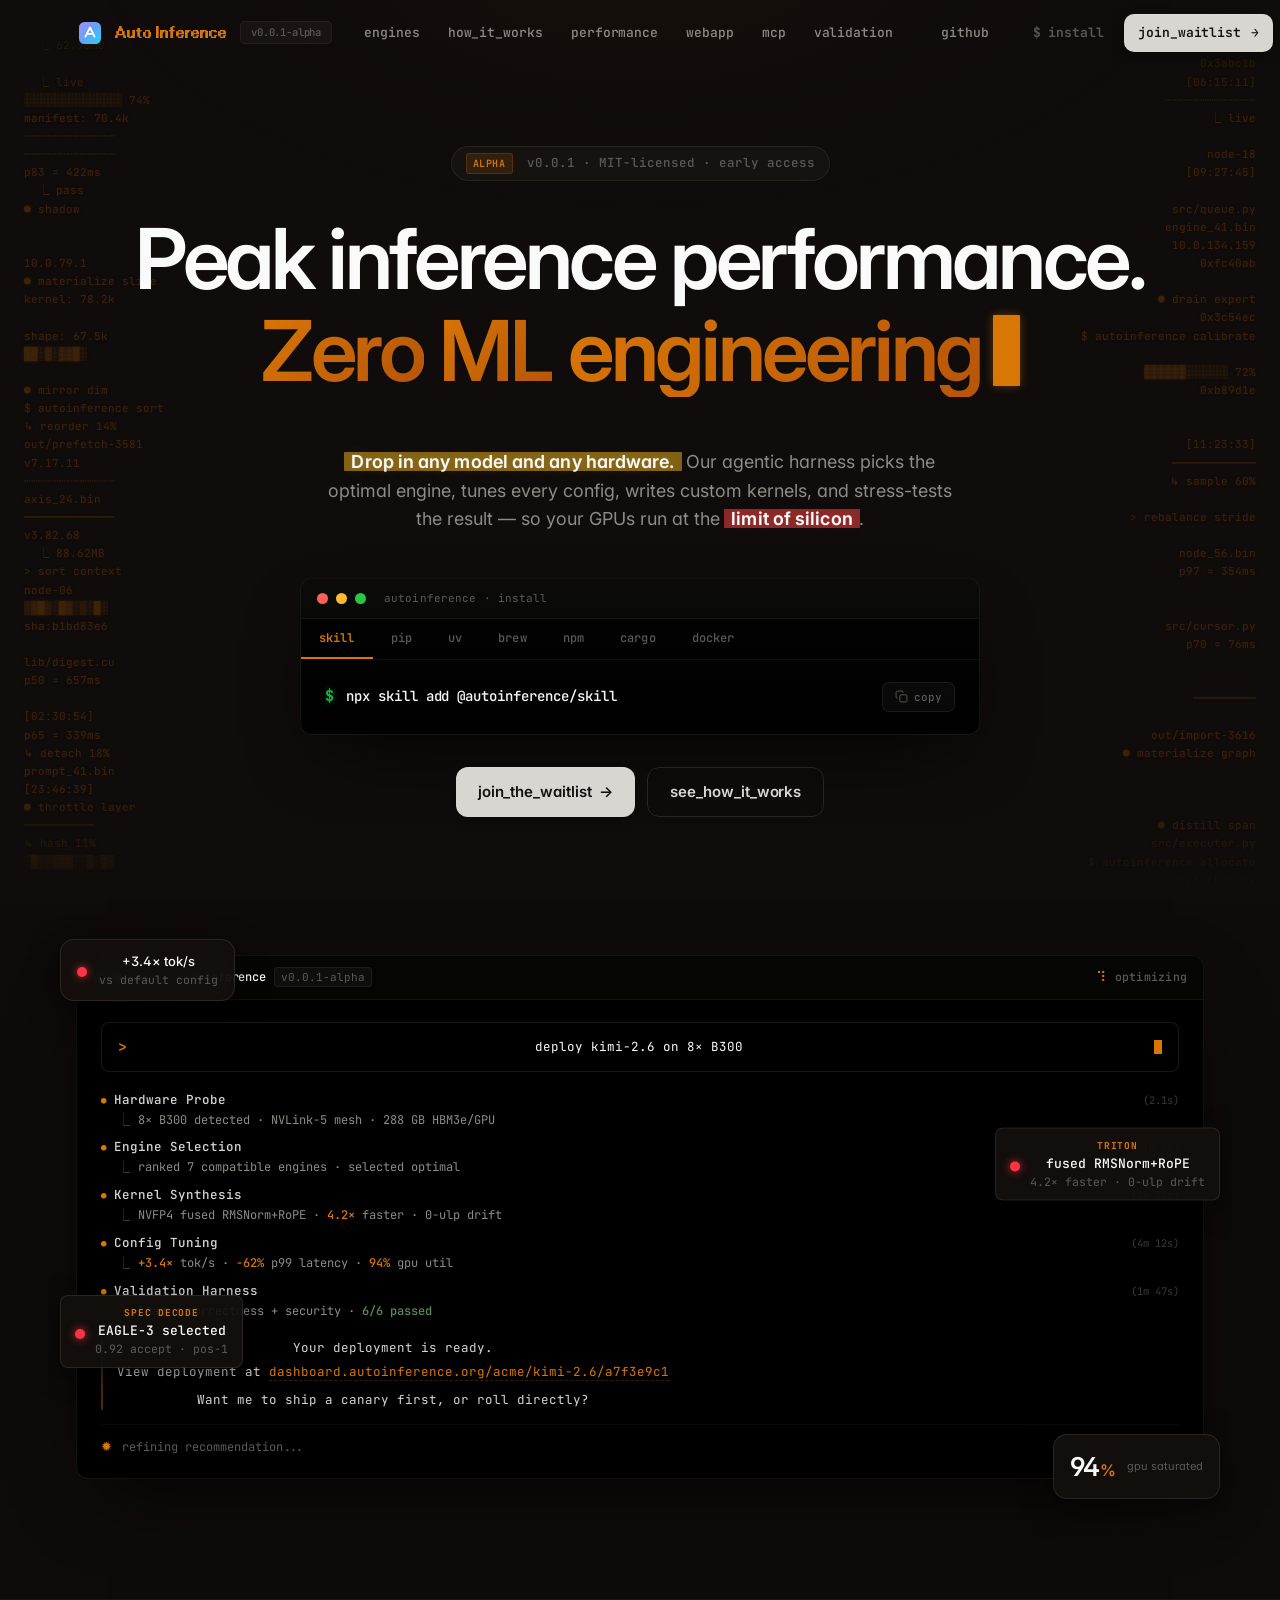
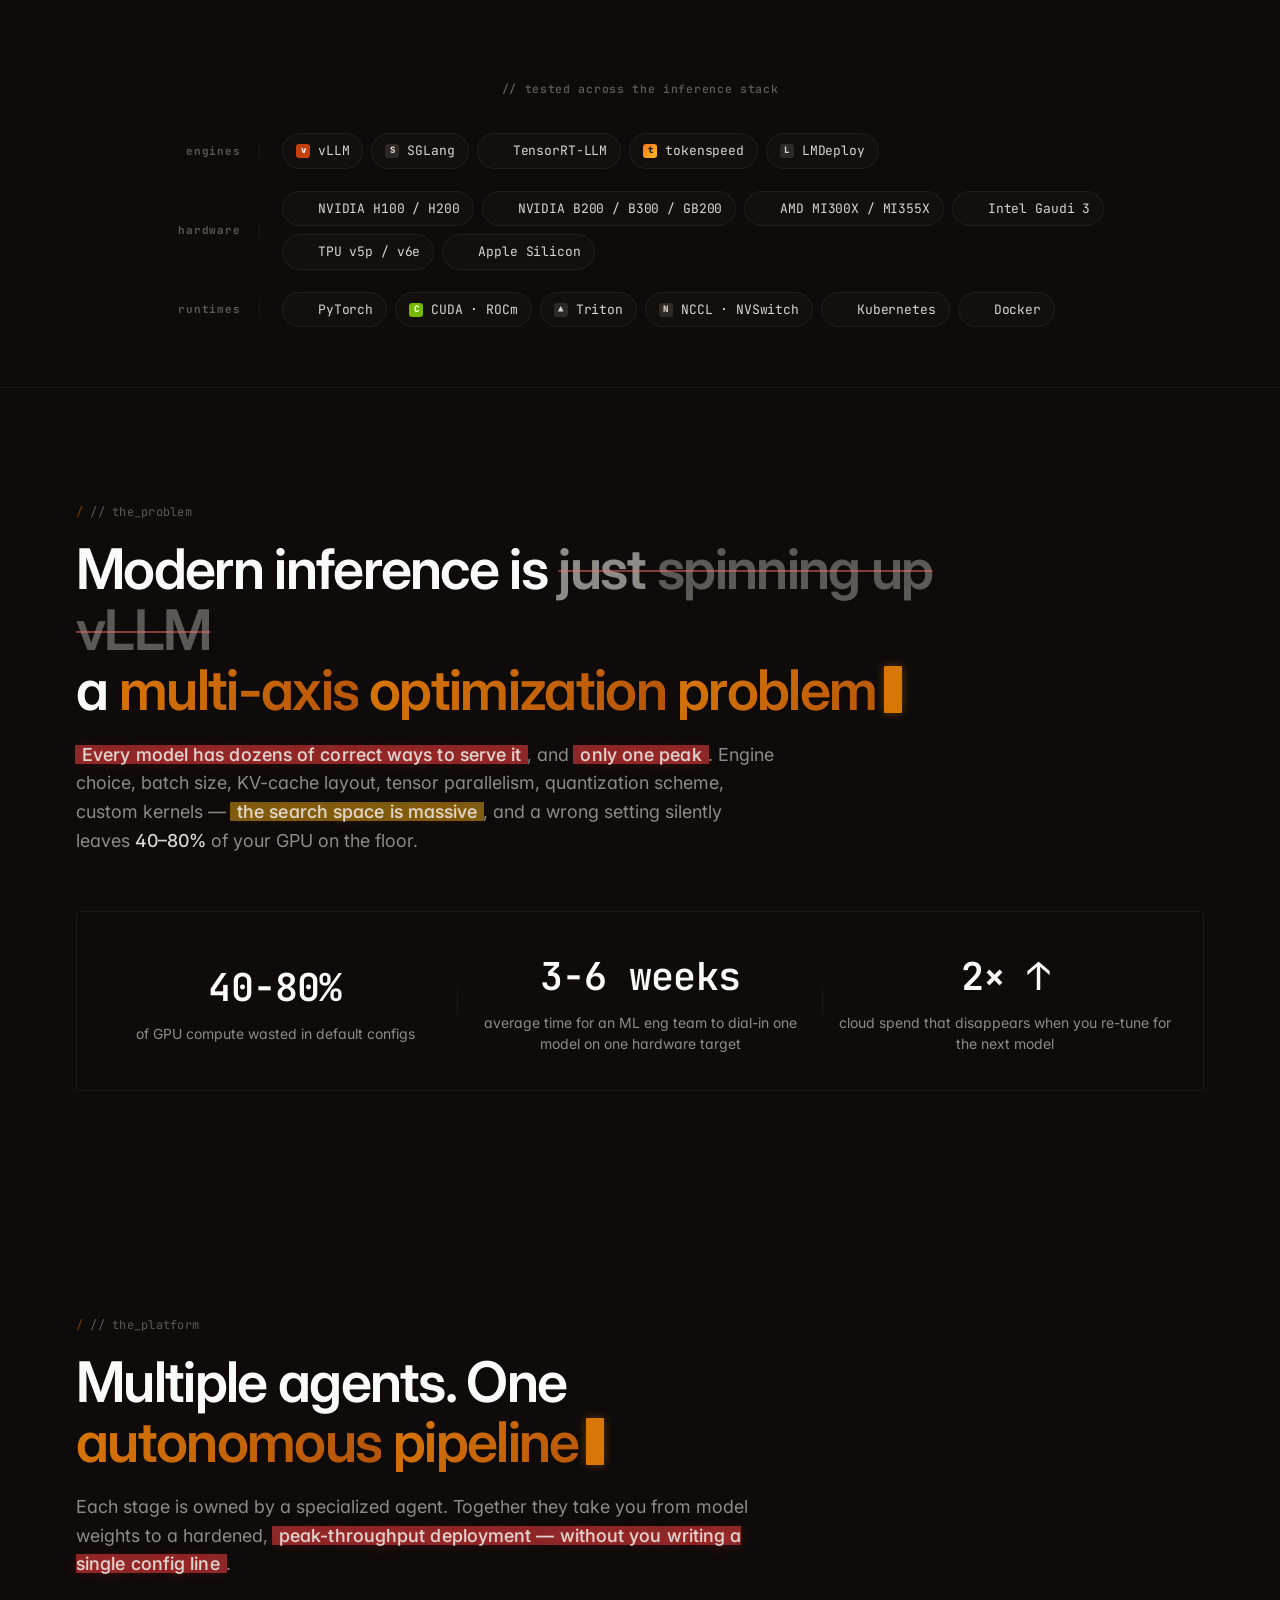
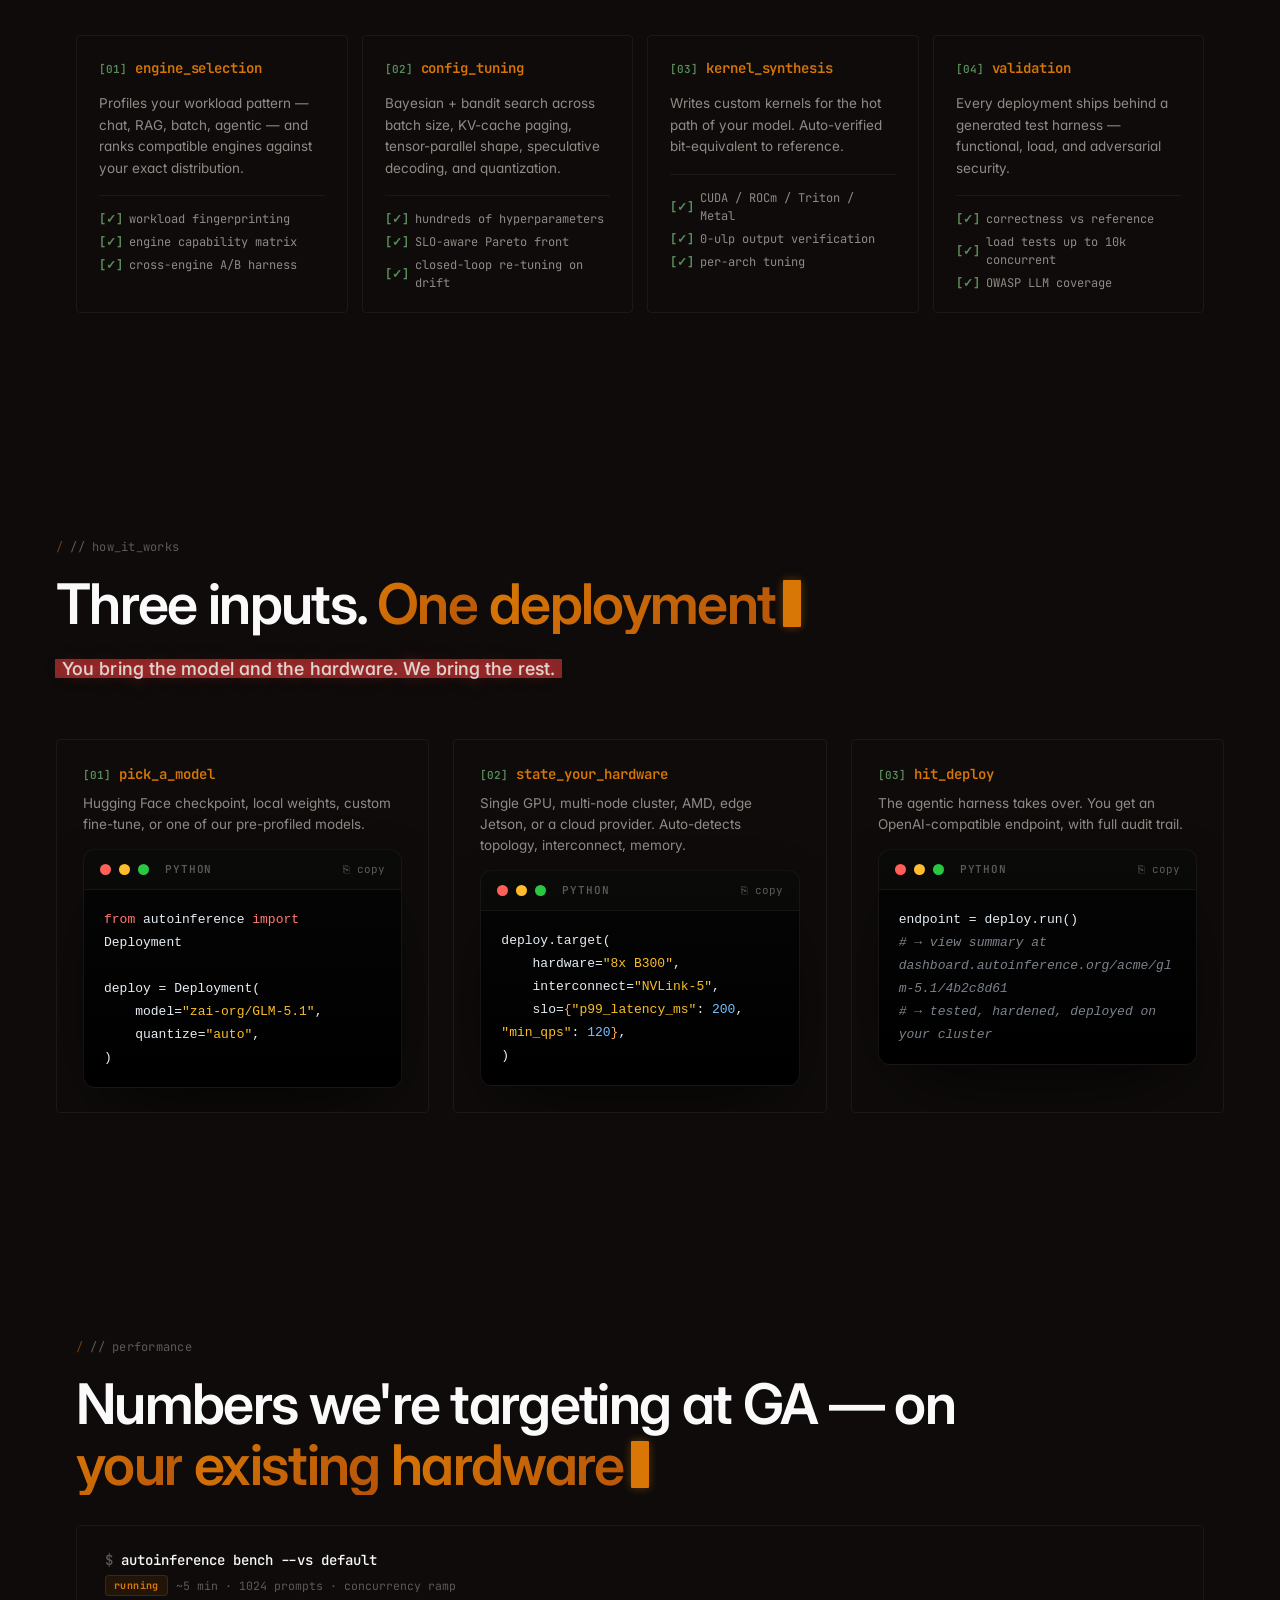
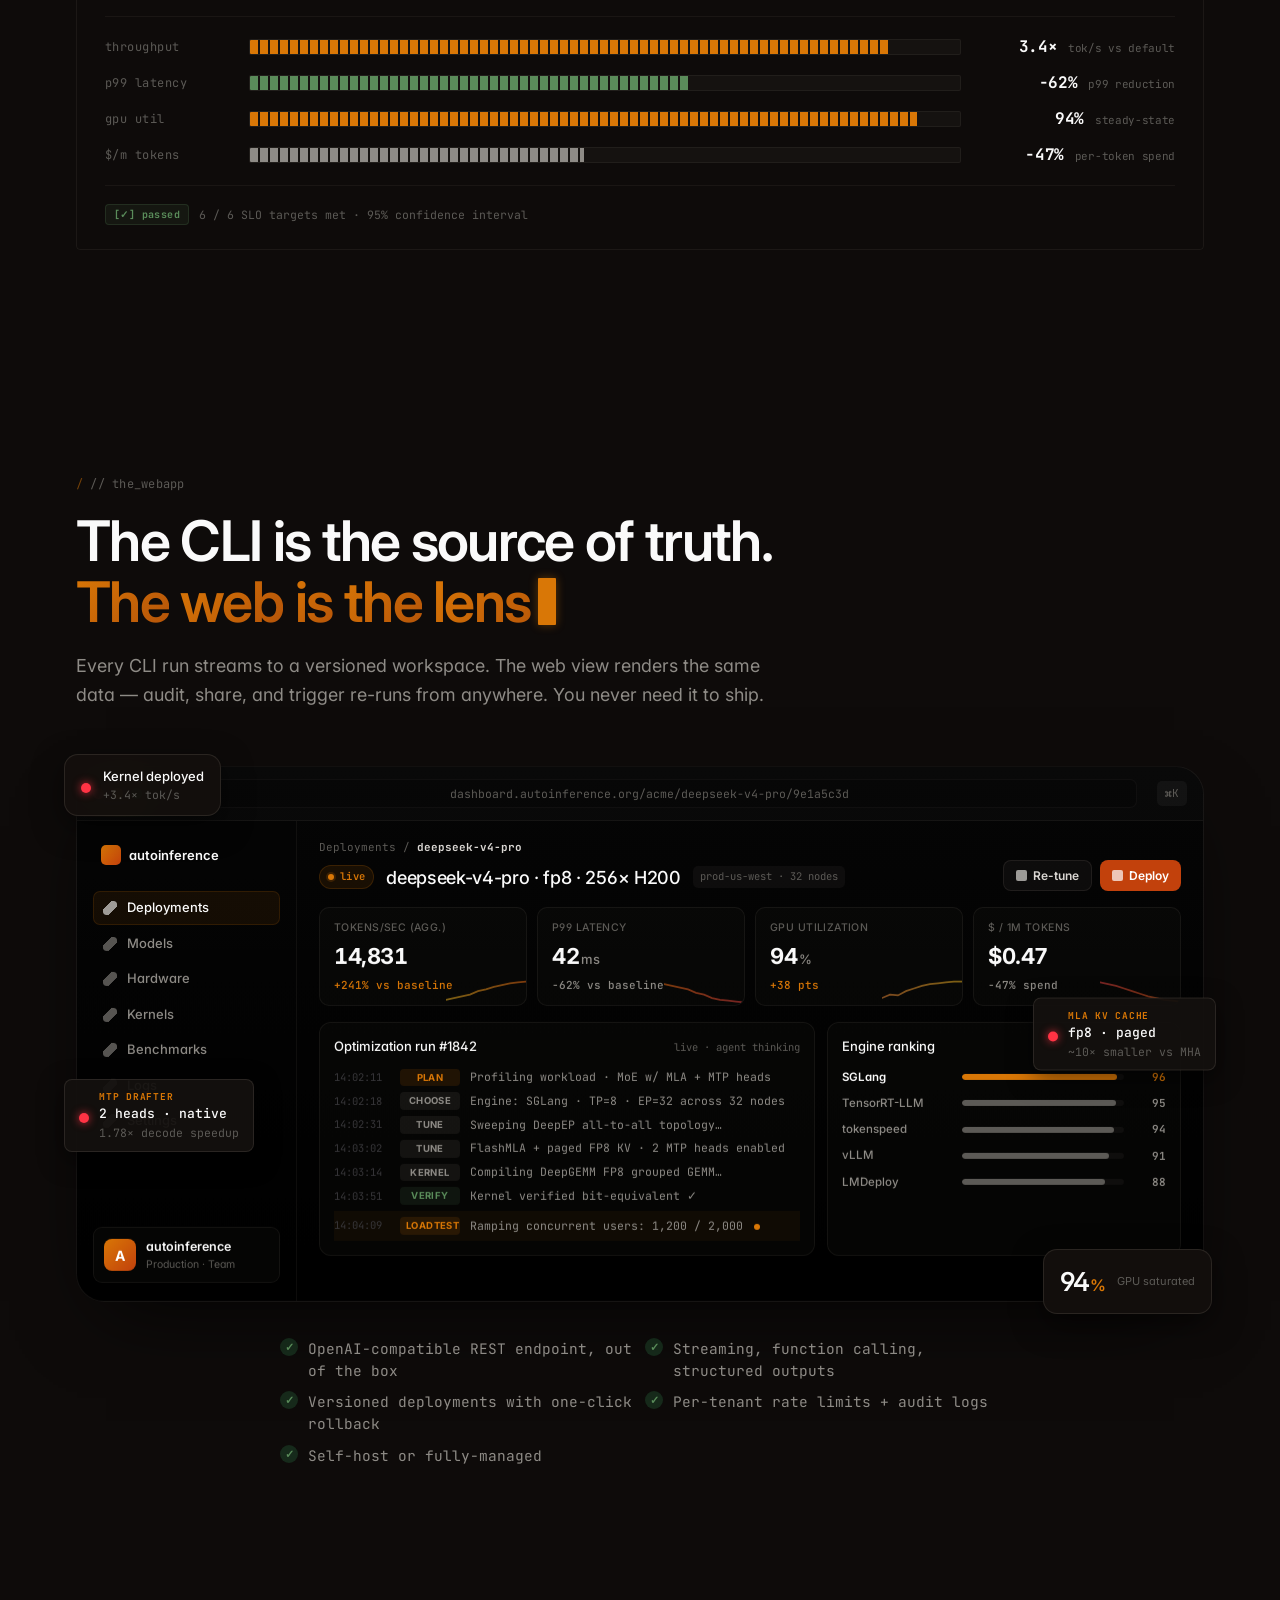
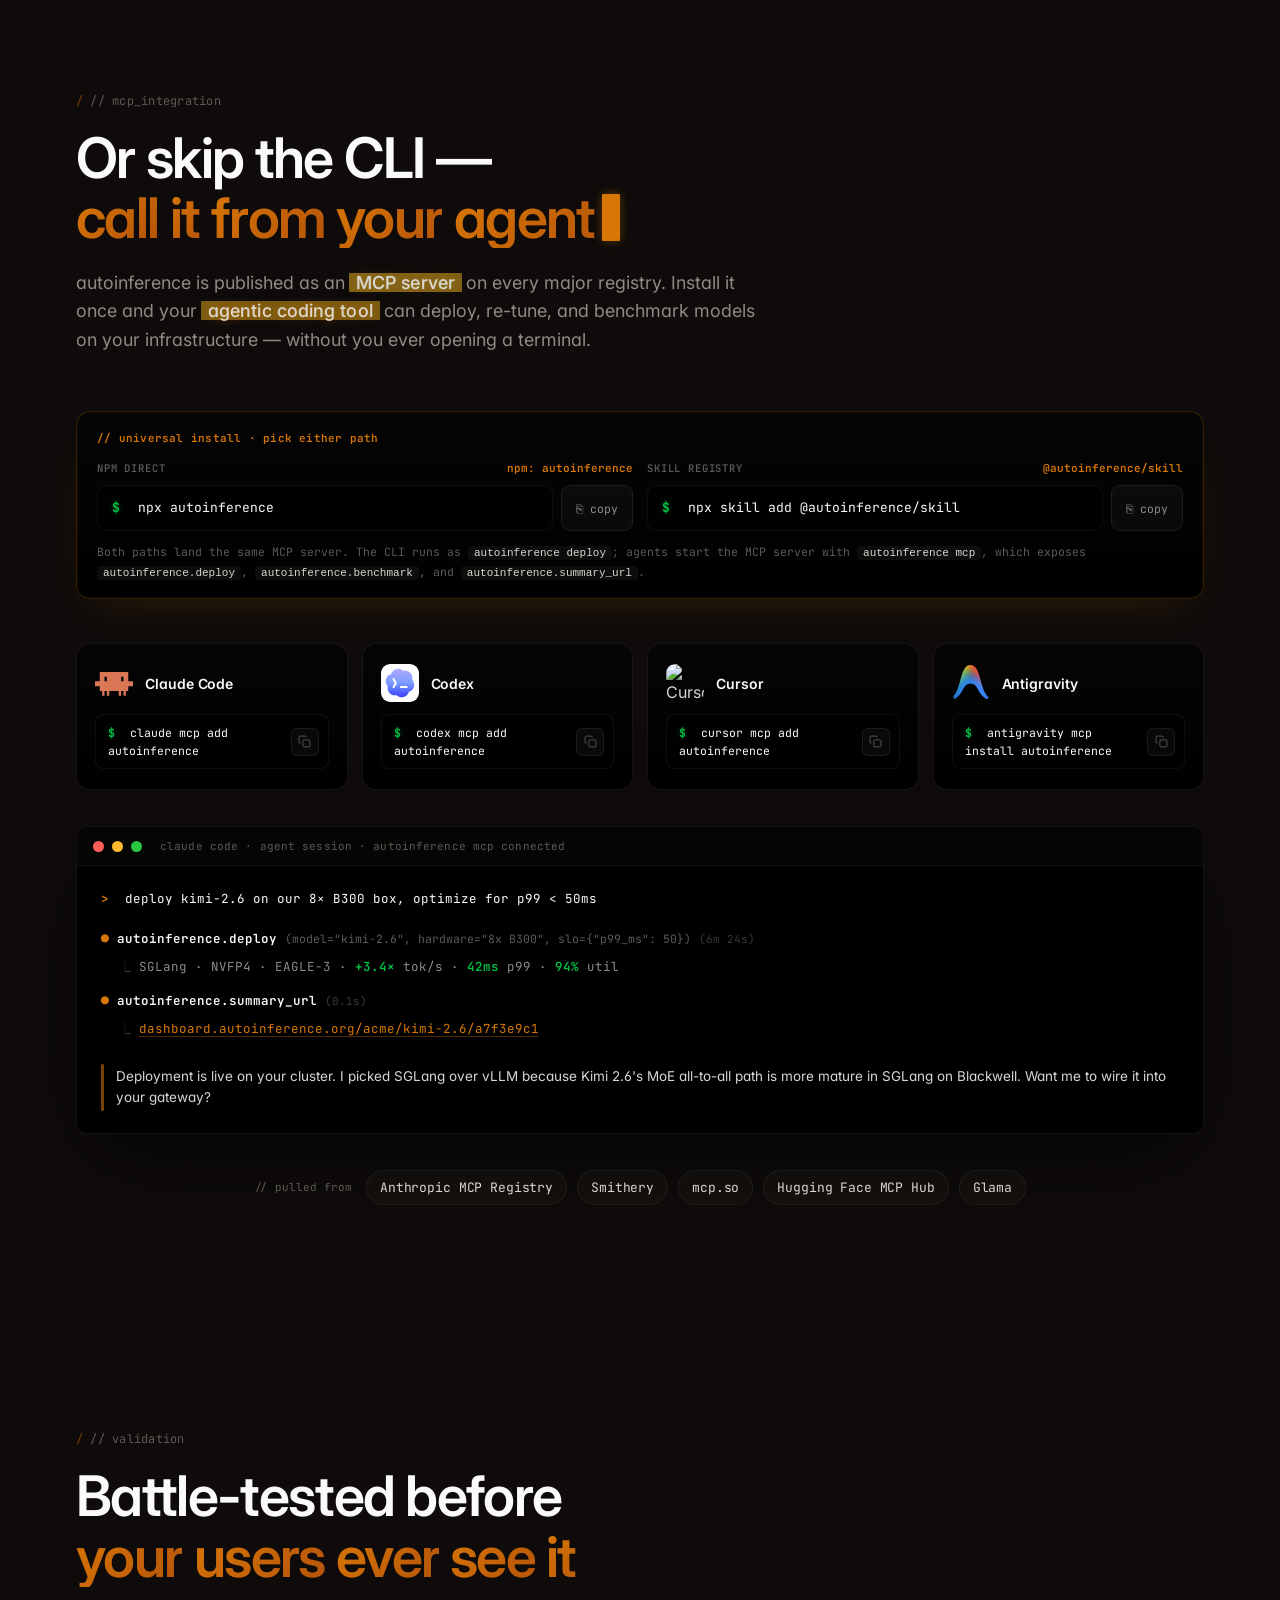
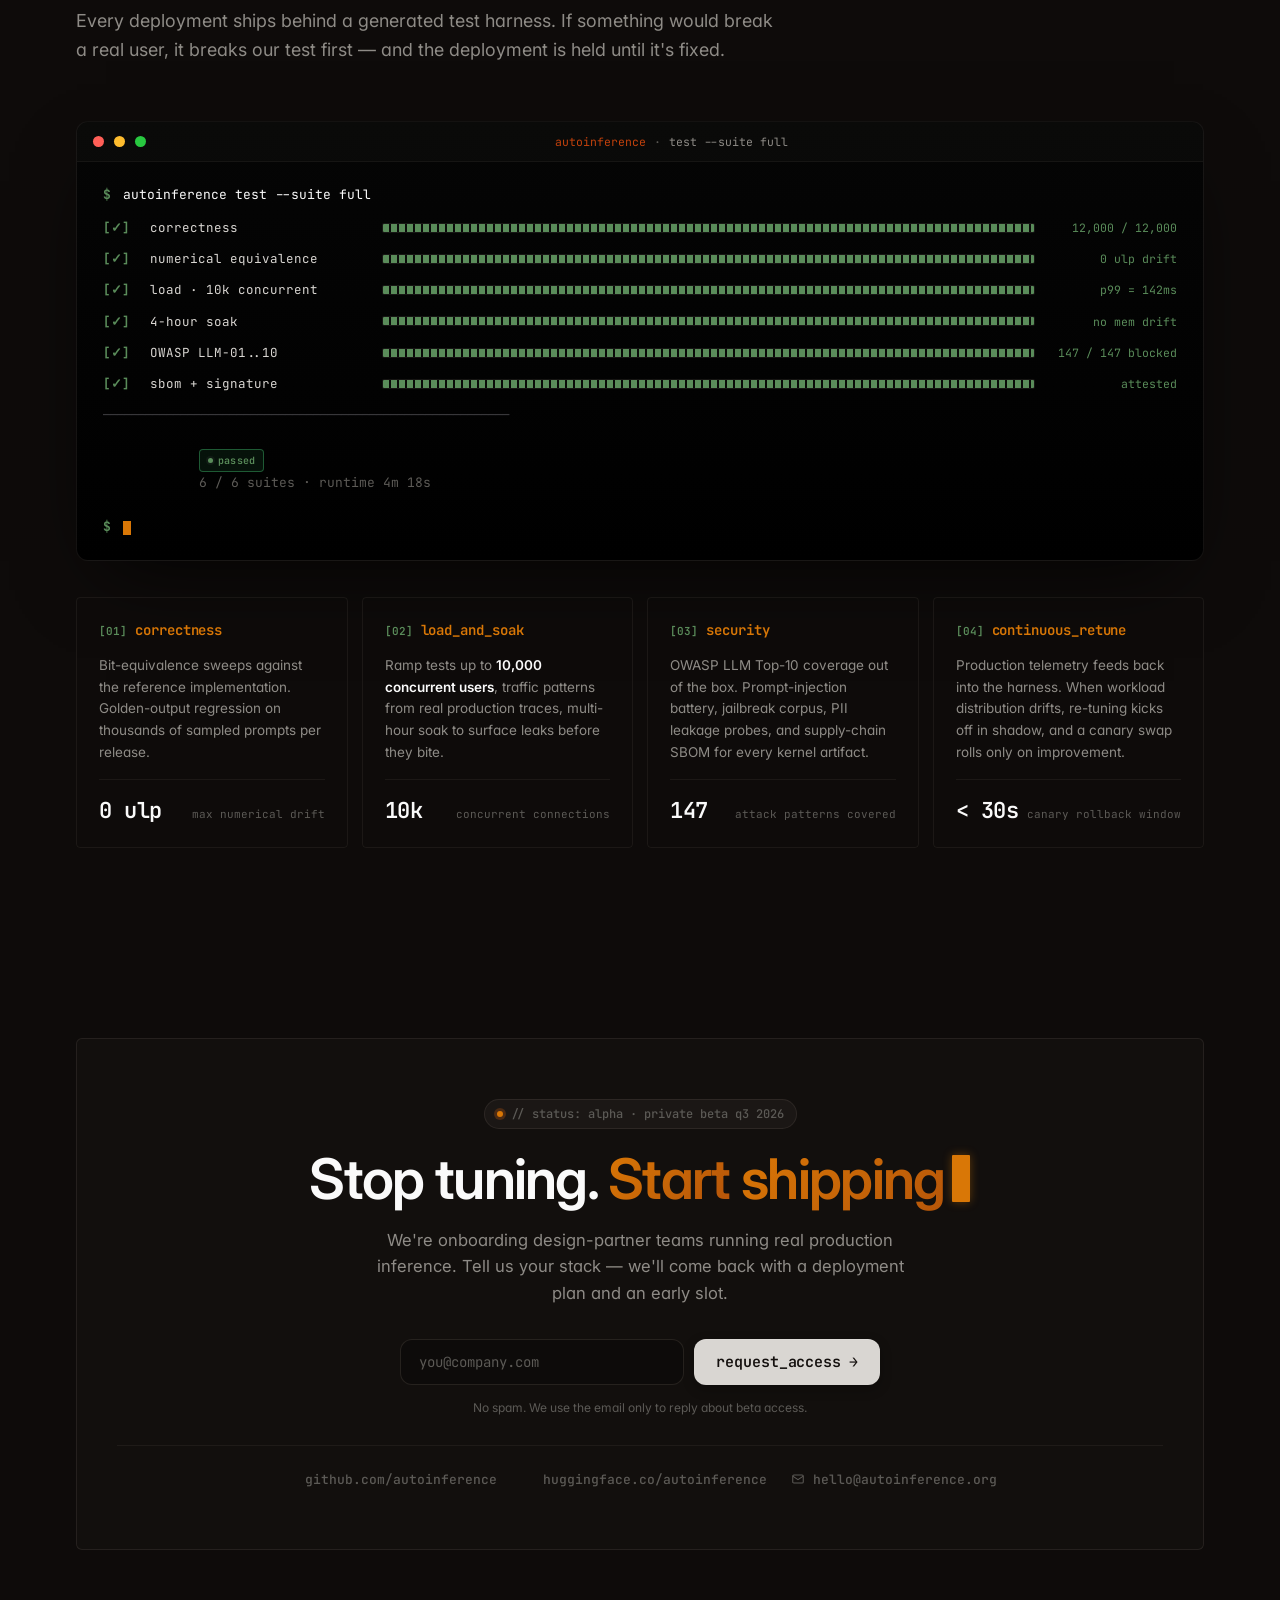
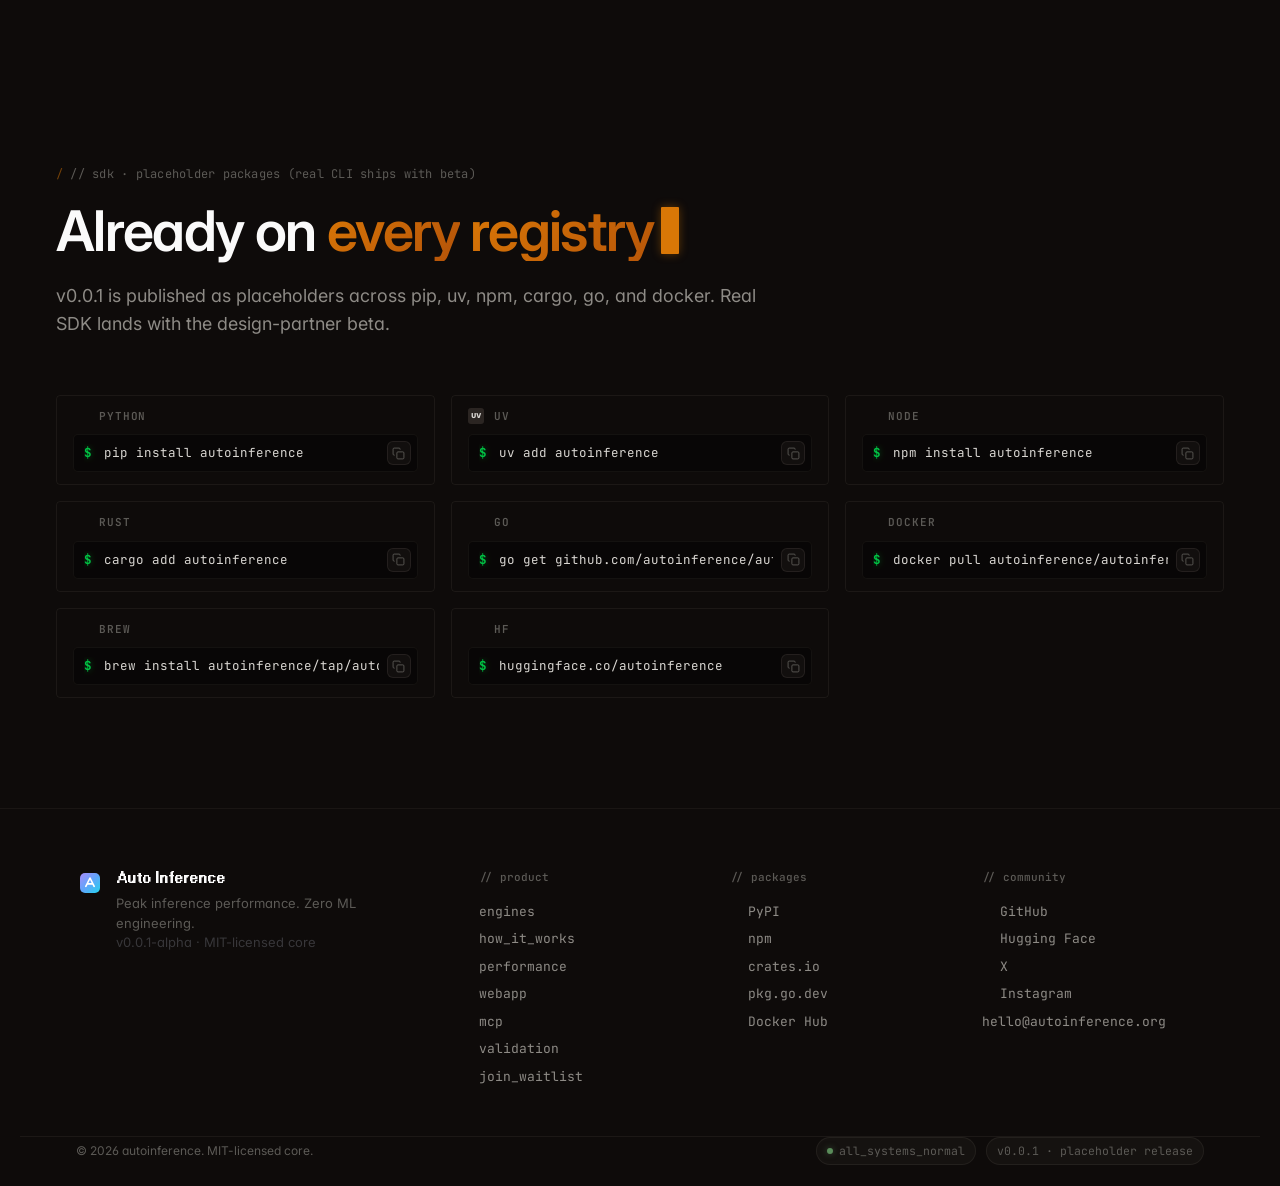
==== commit 46efe00f: "v7.1: install-grid copy buttons sit beside the command (cards now compact) Was: 3-row card (icon+lab" ====
--- a/index.html
+++ b/index.html
@@ -1115,50 +1115,42 @@
         <div class="installcard" data-reveal>
           <img src="https://cdn.simpleicons.org/python/3776AB" width="16" height="16" alt="" />
           <span class="installcard__l">Python</span>
-          <code>pip install autoinference</code>
-          <button class="copybtn" type="button" data-copy="pip install autoinference" aria-label="Copy"><svg viewBox="0 0 24 24" fill="none" stroke="currentColor" stroke-width="1.7" width="13" height="13"><rect x="9" y="9" width="13" height="13" rx="2"/><path d="M5 15H4a2 2 0 0 1-2-2V4a2 2 0 0 1 2-2h9a2 2 0 0 1 2 2v1"/></svg></button>
+          <div class="installcard__cmd"><code>pip install autoinference</code><button class="copybtn" type="button" data-copy="pip install autoinference" aria-label="Copy"><svg viewBox="0 0 24 24" fill="none" stroke="currentColor" stroke-width="1.7" width="13" height="13"><rect x="9" y="9" width="13" height="13" rx="2"/><path d="M5 15H4a2 2 0 0 1-2-2V4a2 2 0 0 1 2-2h9a2 2 0 0 1 2 2v1"/></svg></button></div>
         </div>
         <div class="installcard" data-reveal>
           <span class="lg-glyph lg-glyph--uv" style="width:16px;height:16px;font-size:9px;">uv</span>
           <span class="installcard__l">uv</span>
-          <code>uv add autoinference</code>
-          <button class="copybtn" type="button" data-copy="uv add autoinference" aria-label="Copy"><svg viewBox="0 0 24 24" fill="none" stroke="currentColor" stroke-width="1.7" width="13" height="13"><rect x="9" y="9" width="13" height="13" rx="2"/><path d="M5 15H4a2 2 0 0 1-2-2V4a2 2 0 0 1 2-2h9a2 2 0 0 1 2 2v1"/></svg></button>
+          <div class="installcard__cmd"><code>uv add autoinference</code><button class="copybtn" type="button" data-copy="uv add autoinference" aria-label="Copy"><svg viewBox="0 0 24 24" fill="none" stroke="currentColor" stroke-width="1.7" width="13" height="13"><rect x="9" y="9" width="13" height="13" rx="2"/><path d="M5 15H4a2 2 0 0 1-2-2V4a2 2 0 0 1 2-2h9a2 2 0 0 1 2 2v1"/></svg></button></div>
         </div>
         <div class="installcard" data-reveal>
           <img src="https://cdn.simpleicons.org/npm/CB3837" width="16" height="16" alt="" />
           <span class="installcard__l">Node</span>
-          <code>npm install autoinference</code>
-          <button class="copybtn" type="button" data-copy="npm install autoinference" aria-label="Copy"><svg viewBox="0 0 24 24" fill="none" stroke="currentColor" stroke-width="1.7" width="13" height="13"><rect x="9" y="9" width="13" height="13" rx="2"/><path d="M5 15H4a2 2 0 0 1-2-2V4a2 2 0 0 1 2-2h9a2 2 0 0 1 2 2v1"/></svg></button>
+          <div class="installcard__cmd"><code>npm install autoinference</code><button class="copybtn" type="button" data-copy="npm install autoinference" aria-label="Copy"><svg viewBox="0 0 24 24" fill="none" stroke="currentColor" stroke-width="1.7" width="13" height="13"><rect x="9" y="9" width="13" height="13" rx="2"/><path d="M5 15H4a2 2 0 0 1-2-2V4a2 2 0 0 1 2-2h9a2 2 0 0 1 2 2v1"/></svg></button></div>
         </div>
         <div class="installcard" data-reveal>
           <img src="https://cdn.simpleicons.org/rust/CE412B" width="16" height="16" alt="" />
           <span class="installcard__l">Rust</span>
-          <code>cargo add autoinference</code>
-          <button class="copybtn" type="button" data-copy="cargo add autoinference" aria-label="Copy"><svg viewBox="0 0 24 24" fill="none" stroke="currentColor" stroke-width="1.7" width="13" height="13"><rect x="9" y="9" width="13" height="13" rx="2"/><path d="M5 15H4a2 2 0 0 1-2-2V4a2 2 0 0 1 2-2h9a2 2 0 0 1 2 2v1"/></svg></button>
+          <div class="installcard__cmd"><code>cargo add autoinference</code><button class="copybtn" type="button" data-copy="cargo add autoinference" aria-label="Copy"><svg viewBox="0 0 24 24" fill="none" stroke="currentColor" stroke-width="1.7" width="13" height="13"><rect x="9" y="9" width="13" height="13" rx="2"/><path d="M5 15H4a2 2 0 0 1-2-2V4a2 2 0 0 1 2-2h9a2 2 0 0 1 2 2v1"/></svg></button></div>
         </div>
         <div class="installcard" data-reveal>
           <img src="https://cdn.simpleicons.org/go/00ADD8" width="16" height="16" alt="" />
           <span class="installcard__l">Go</span>
-          <code>go get github.com/autoinference/autoinference</code>
-          <button class="copybtn" type="button" data-copy="go get github.com/autoinference/autoinference" aria-label="Copy"><svg viewBox="0 0 24 24" fill="none" stroke="currentColor" stroke-width="1.7" width="13" height="13"><rect x="9" y="9" width="13" height="13" rx="2"/><path d="M5 15H4a2 2 0 0 1-2-2V4a2 2 0 0 1 2-2h9a2 2 0 0 1 2 2v1"/></svg></button>
+          <div class="installcard__cmd"><code>go get github.com/autoinference/autoinference</code><button class="copybtn" type="button" data-copy="go get github.com/autoinference/autoinference" aria-label="Copy"><svg viewBox="0 0 24 24" fill="none" stroke="currentColor" stroke-width="1.7" width="13" height="13"><rect x="9" y="9" width="13" height="13" rx="2"/><path d="M5 15H4a2 2 0 0 1-2-2V4a2 2 0 0 1 2-2h9a2 2 0 0 1 2 2v1"/></svg></button></div>
         </div>
         <div class="installcard" data-reveal>
           <img src="https://cdn.simpleicons.org/docker/2496ED" width="16" height="16" alt="" />
           <span class="installcard__l">Docker</span>
-          <code>docker pull autoinference/autoinference</code>
-          <button class="copybtn" type="button" data-copy="docker pull autoinference/autoinference" aria-label="Copy"><svg viewBox="0 0 24 24" fill="none" stroke="currentColor" stroke-width="1.7" width="13" height="13"><rect x="9" y="9" width="13" height="13" rx="2"/><path d="M5 15H4a2 2 0 0 1-2-2V4a2 2 0 0 1 2-2h9a2 2 0 0 1 2 2v1"/></svg></button>
+          <div class="installcard__cmd"><code>docker pull autoinference/autoinference</code><button class="copybtn" type="button" data-copy="docker pull autoinference/autoinference" aria-label="Copy"><svg viewBox="0 0 24 24" fill="none" stroke="currentColor" stroke-width="1.7" width="13" height="13"><rect x="9" y="9" width="13" height="13" rx="2"/><path d="M5 15H4a2 2 0 0 1-2-2V4a2 2 0 0 1 2-2h9a2 2 0 0 1 2 2v1"/></svg></button></div>
         </div>
         <div class="installcard" data-reveal>
           <img src="https://cdn.simpleicons.org/homebrew/FBB040" width="16" height="16" alt="" />
           <span class="installcard__l">brew</span>
-          <code>brew install autoinference/tap/autoinference</code>
-          <button class="copybtn" type="button" data-copy="brew install autoinference/tap/autoinference" aria-label="Copy"><svg viewBox="0 0 24 24" fill="none" stroke="currentColor" stroke-width="1.7" width="13" height="13"><rect x="9" y="9" width="13" height="13" rx="2"/><path d="M5 15H4a2 2 0 0 1-2-2V4a2 2 0 0 1 2-2h9a2 2 0 0 1 2 2v1"/></svg></button>
+          <div class="installcard__cmd"><code>brew install autoinference/tap/autoinference</code><button class="copybtn" type="button" data-copy="brew install autoinference/tap/autoinference" aria-label="Copy"><svg viewBox="0 0 24 24" fill="none" stroke="currentColor" stroke-width="1.7" width="13" height="13"><rect x="9" y="9" width="13" height="13" rx="2"/><path d="M5 15H4a2 2 0 0 1-2-2V4a2 2 0 0 1 2-2h9a2 2 0 0 1 2 2v1"/></svg></button></div>
         </div>
         <div class="installcard" data-reveal>
           <img src="https://cdn.simpleicons.org/huggingface/FFD21E" width="16" height="16" alt="" />
           <span class="installcard__l">HF</span>
-          <code>huggingface.co/autoinference</code>
-          <button class="copybtn" type="button" data-copy="huggingface.co/autoinference" aria-label="Copy"><svg viewBox="0 0 24 24" fill="none" stroke="currentColor" stroke-width="1.7" width="13" height="13"><rect x="9" y="9" width="13" height="13" rx="2"/><path d="M5 15H4a2 2 0 0 1-2-2V4a2 2 0 0 1 2-2h9a2 2 0 0 1 2 2v1"/></svg></button>
+          <div class="installcard__cmd"><code>huggingface.co/autoinference</code><button class="copybtn" type="button" data-copy="huggingface.co/autoinference" aria-label="Copy"><svg viewBox="0 0 24 24" fill="none" stroke="currentColor" stroke-width="1.7" width="13" height="13"><rect x="9" y="9" width="13" height="13" rx="2"/><path d="M5 15H4a2 2 0 0 1-2-2V4a2 2 0 0 1 2-2h9a2 2 0 0 1 2 2v1"/></svg></button></div>
         </div>
       </div>
     </div>
--- a/style.css
+++ b/style.css
@@ -2351,7 +2351,7 @@
    ========================================================================= */
 
 .agentw {
-  background: linear-gradient(180deg, #050505, #000000);
+  background: #000000 !important;
   border: 1px solid rgba(255, 230, 210, 0.08);
   border-radius: 12px;
   box-shadow: 0 30px 80px -30px rgba(0, 0, 0, 0.85);
@@ -3476,28 +3476,48 @@
   text-transform: uppercase; letter-spacing: 0.08em;
   font-family: var(--font-mono);
 }
-.installcard code {
-  flex-basis: 100%;      /* breaks to its own row, full width */
+/* command box — flex row with code + copy button side-by-side */
+.installcard__cmd {
+  flex-basis: 100%;
+  display: flex;
+  align-items: center;
+  gap: 8px;
+  background: rgba(0, 0, 0, 0.4);
+  padding: 6px 6px 6px 10px;
+  border-radius: 5px;
+  border: 1px solid rgba(255, 230, 210, 0.05);
+  min-width: 0;
+}
+.installcard__cmd code {
+  flex: 1;
+  min-width: 0;
   display: block;
+  background: transparent;
+  border: none;
+  padding: 0;
   font-family: var(--font-mono);
   font-size: 12.5px;
   color: var(--fg-1);
-  background: rgba(0, 0, 0, 0.25);
-  padding: 8px 12px;
-  border-radius: 3px;
-  border: 1px solid rgba(255, 230, 210, 0.04);
-  /* allow long commands to wrap onto a second line instead of truncating */
-  white-space: pre-wrap;
-  word-break: break-word;
-  overflow-wrap: anywhere;
-  overflow: visible;
-}
-.installcard code::-webkit-scrollbar { display: none; }
-.installcard code::before {
+  white-space: nowrap;
+  overflow-x: auto;
+  scrollbar-width: none;
+}
+.installcard__cmd code::-webkit-scrollbar { display: none; }
+.installcard__cmd code::before {
   content: '$ ';
-  color: var(--orange-400);
-  opacity: 0.5;
-  margin-right: 2px;
+  color: #00C244;
+  font-weight: 700;
+  margin-right: 4px;
+  text-shadow: 0 0 6px rgba(0, 194, 68, 0.35);
+}
+.installcard__cmd .copybtn {
+  width: 24px;
+  height: 24px;
+}
+/* tighten the outer card now that cmd box is compact */
+.installcard {
+  padding: 12px 16px;
+  gap: 10px;
 }
 
 /* dashboard mockup — floats stay INSIDE viewport bounds */
@@ -3906,7 +3926,7 @@
 /* terminal-style MCP demo widget */
 .mcp-demo {
   margin-top: 36px;
-  background: linear-gradient(180deg, #050505, #000000);
+  background: #000000 !important;
   border: 1px solid rgba(255, 230, 210, 0.08);
   border-radius: 12px;
   overflow: hidden;
@@ -4140,16 +4160,7 @@
 }
 .copybtn svg { display: block; }
 
-/* install card grows a copy button on the right edge */
-.installcard {
-  position: relative;
-}
-.installcard code {
-  padding-right: 8px;
-}
-.installcard .copybtn {
-  margin-left: auto;
-}
+/* .installcard copy-button layout now lives inside .installcard__cmd above */
 
 /* validation/test terminal — match the pure-black gradient of other terminal widgets */
 .testterm,
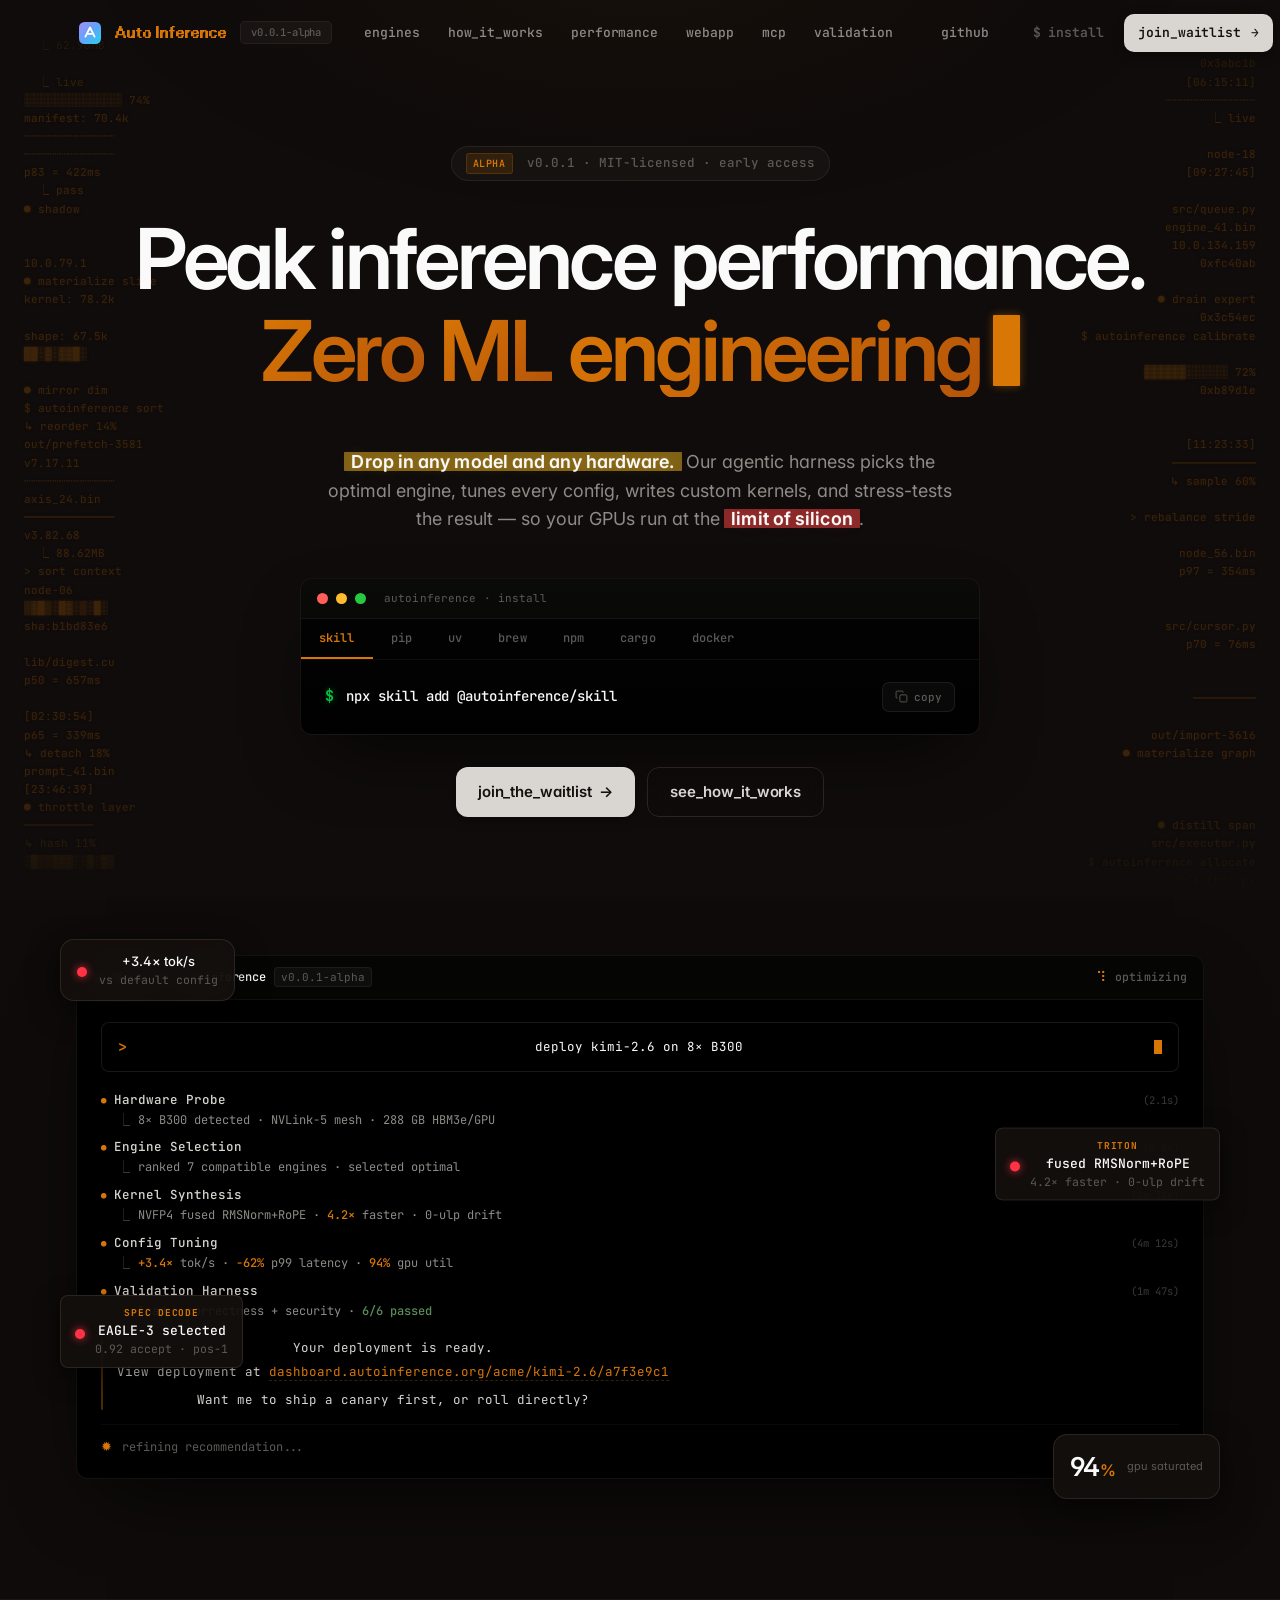
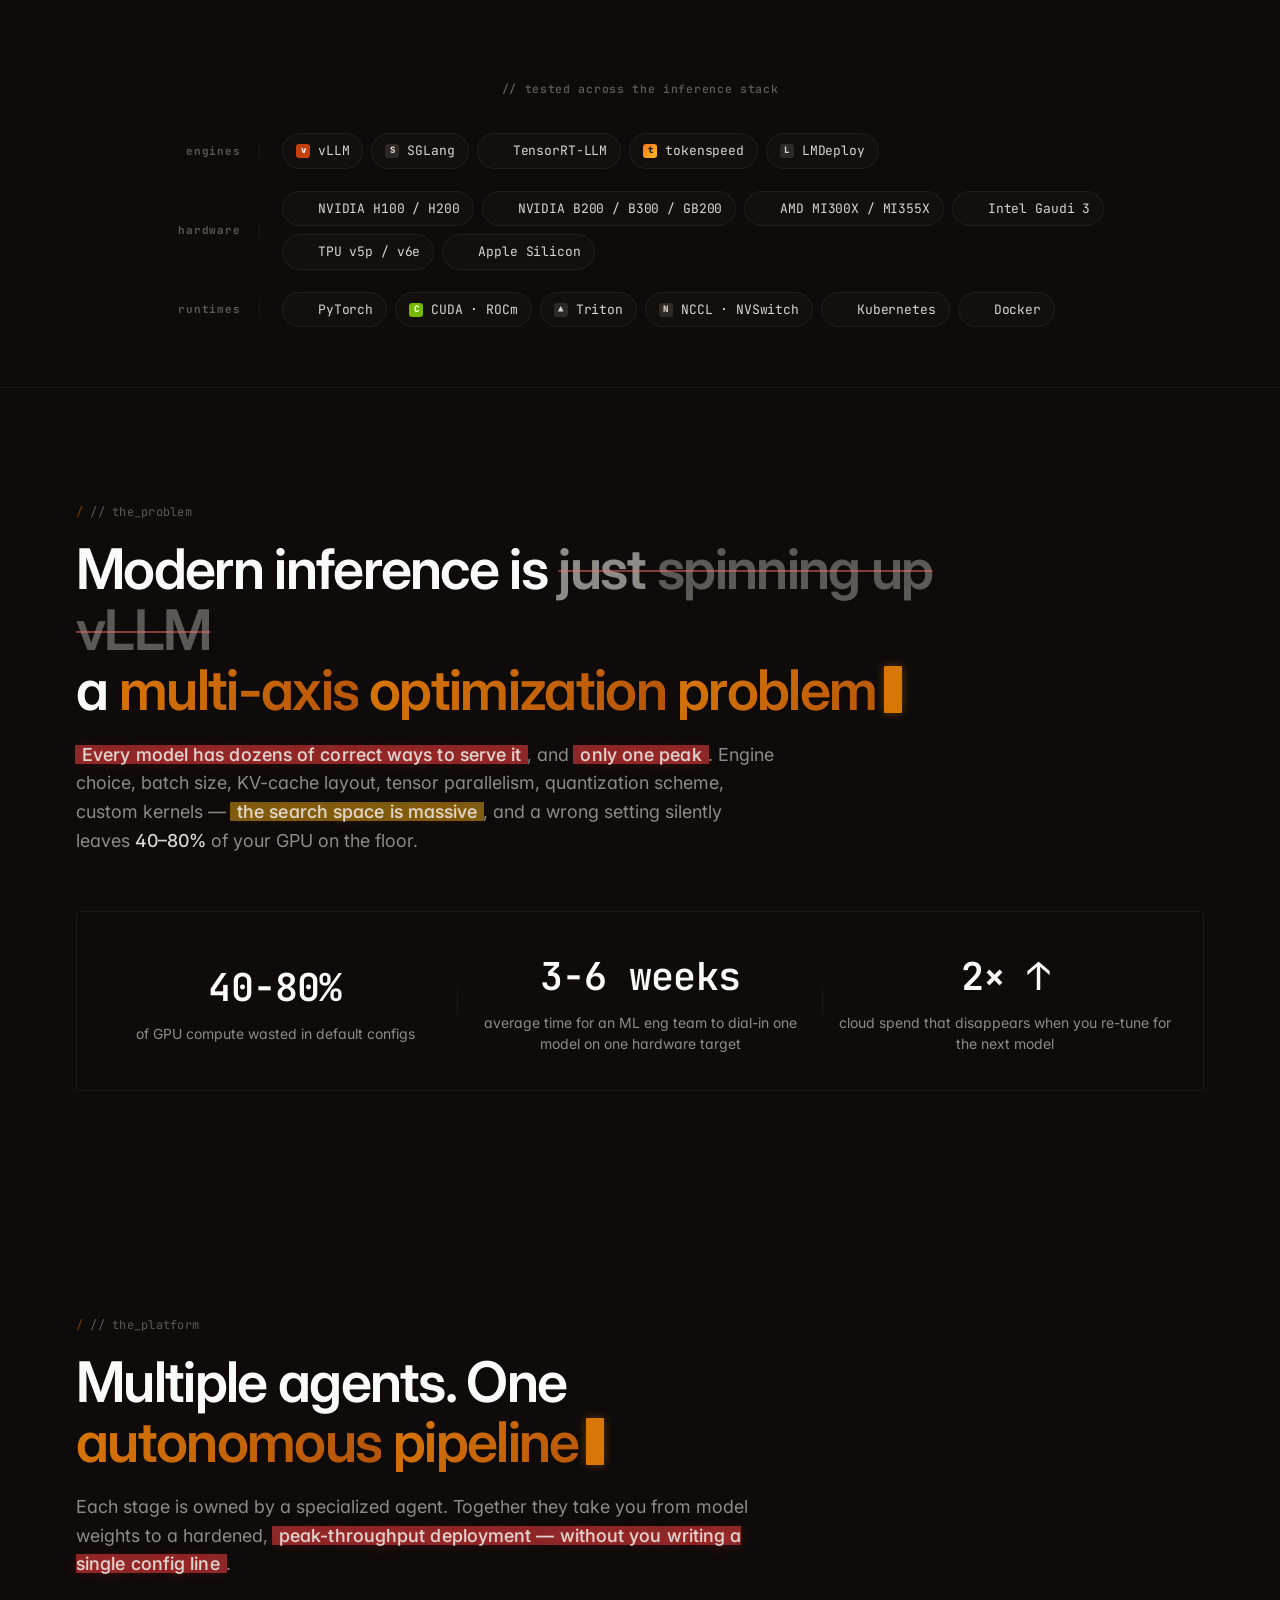
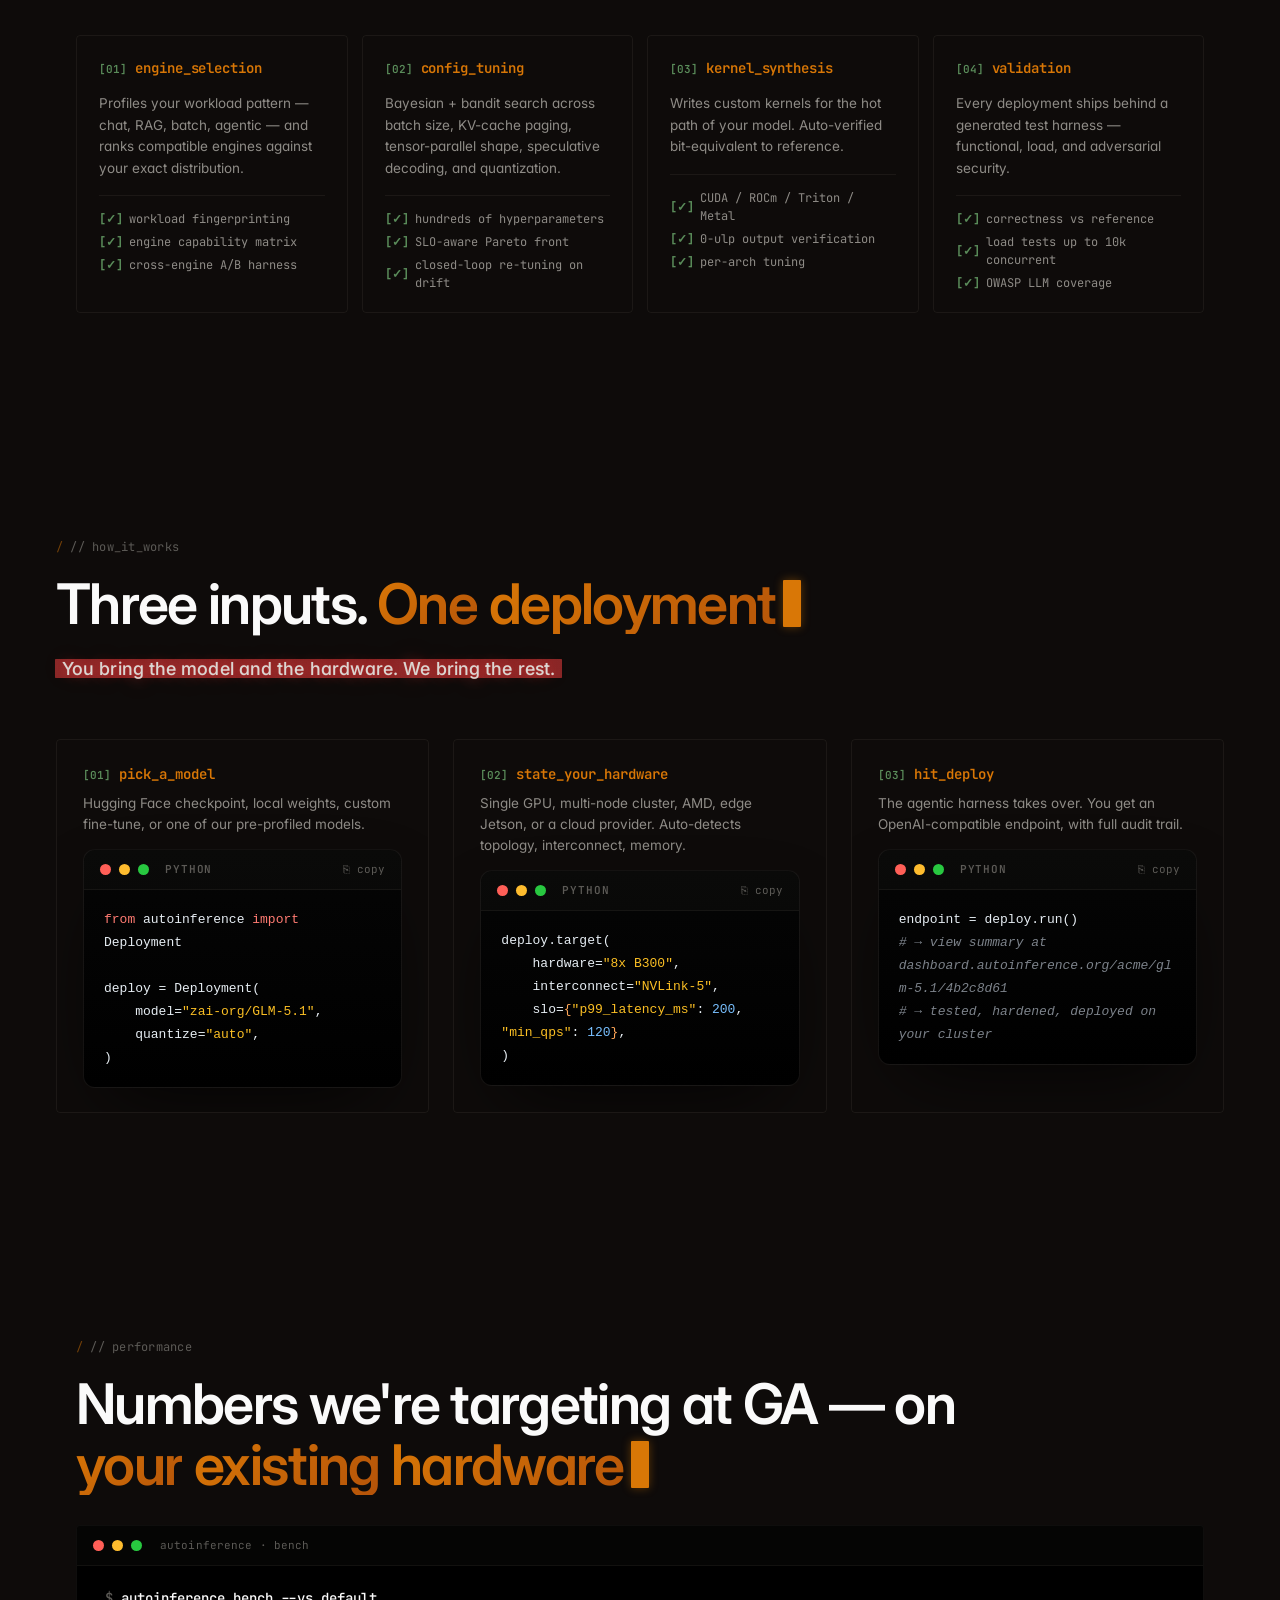
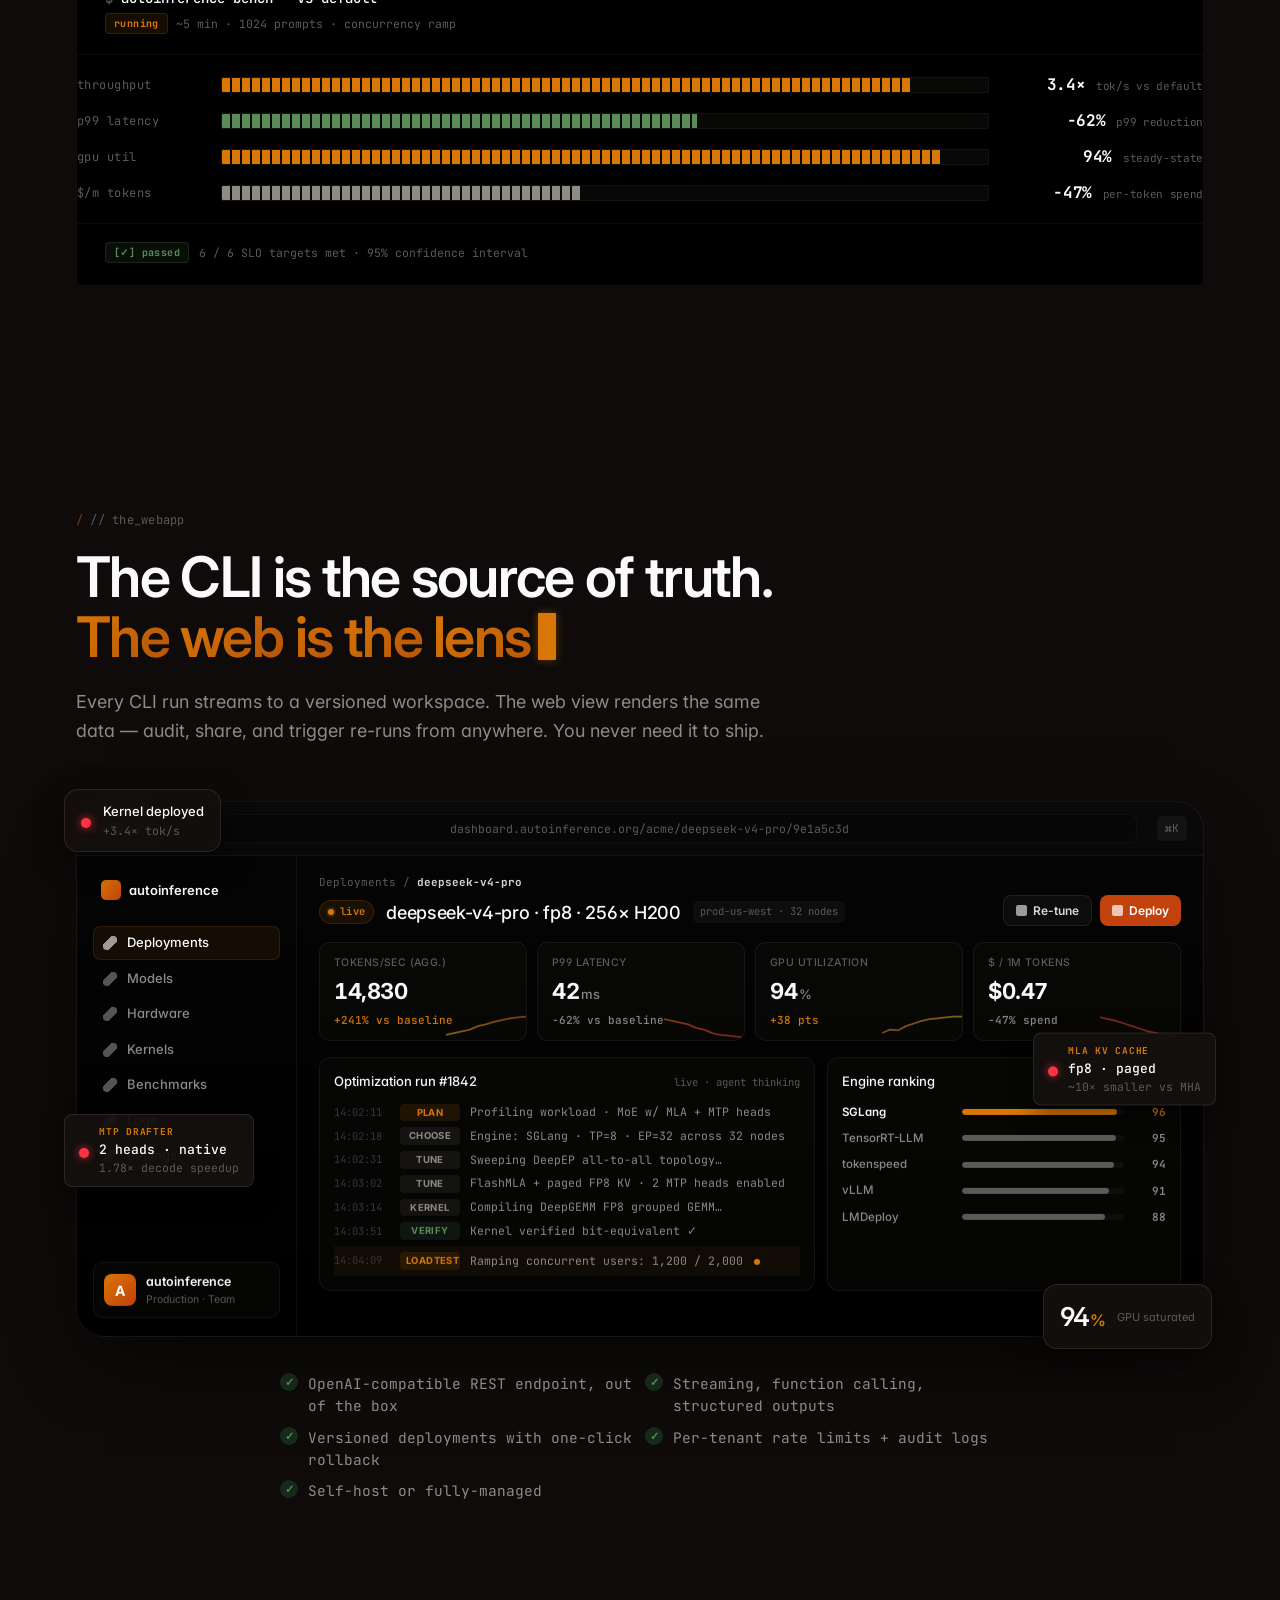
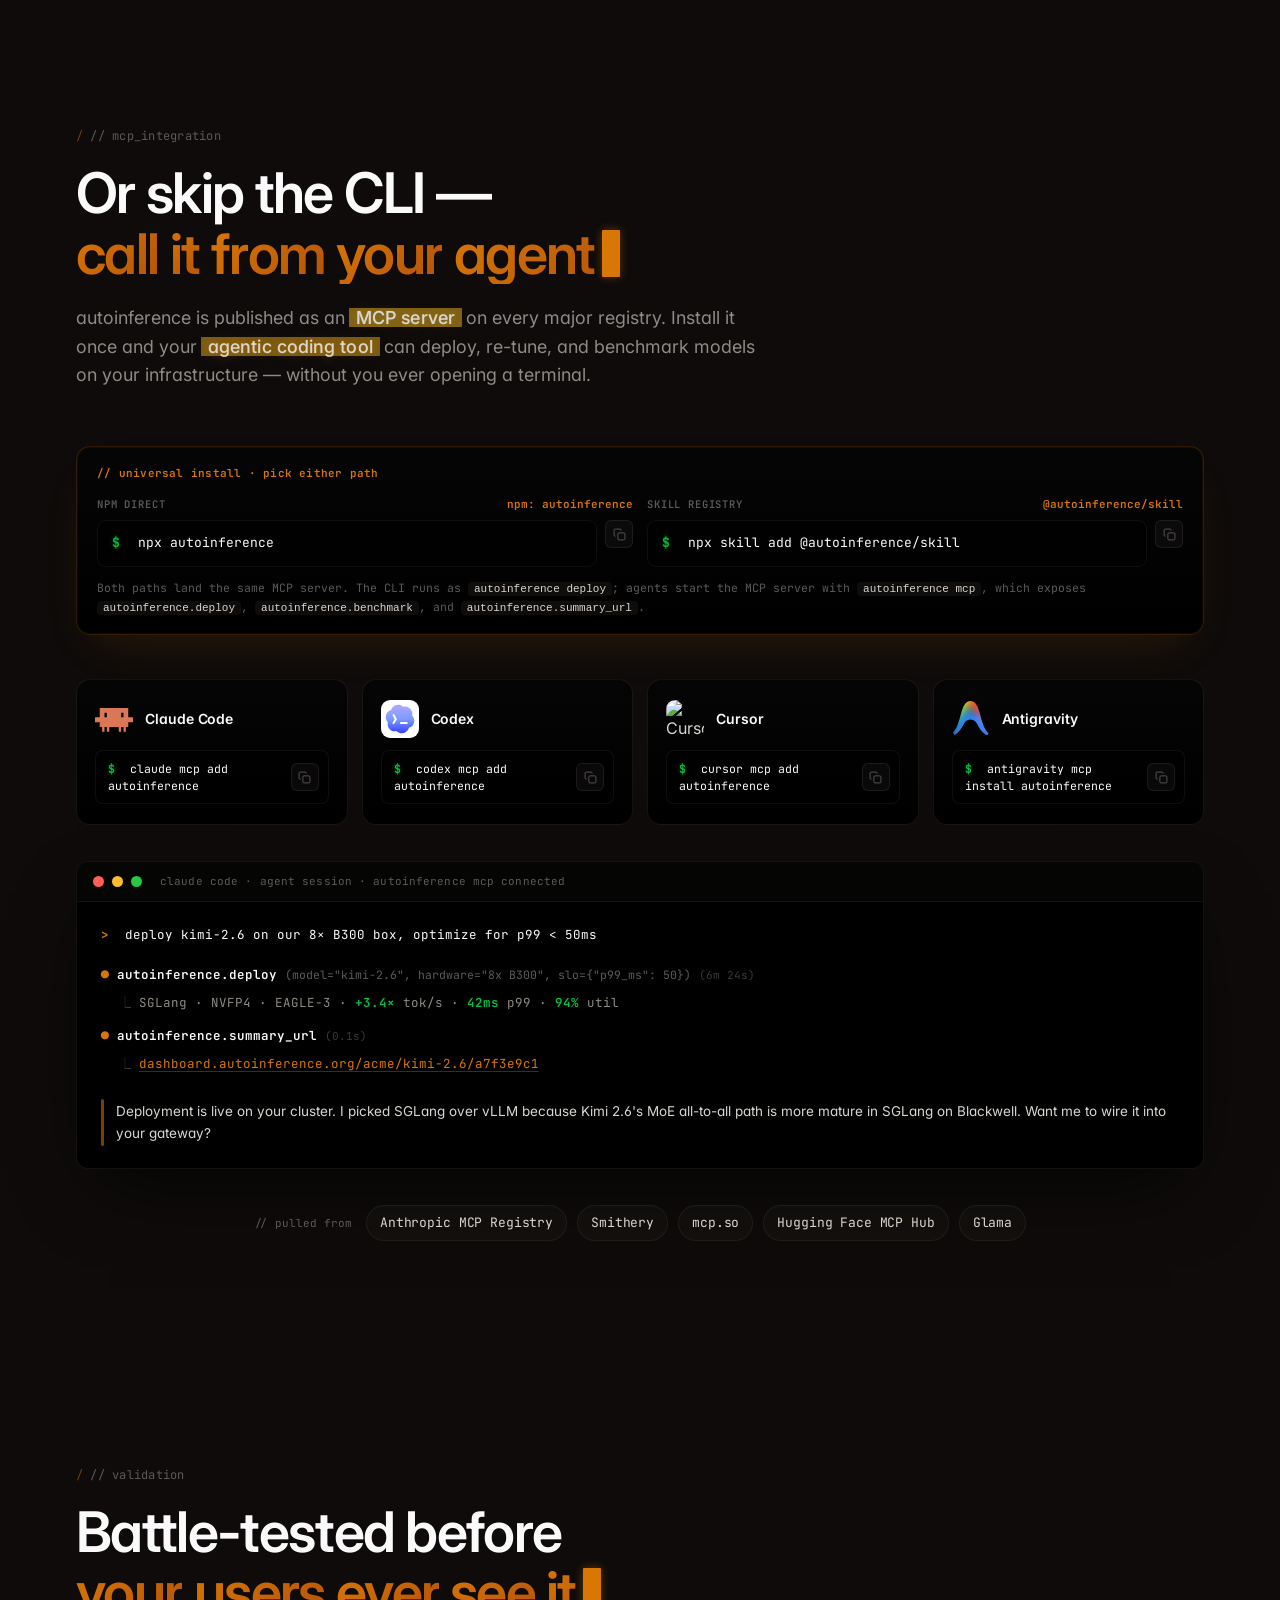
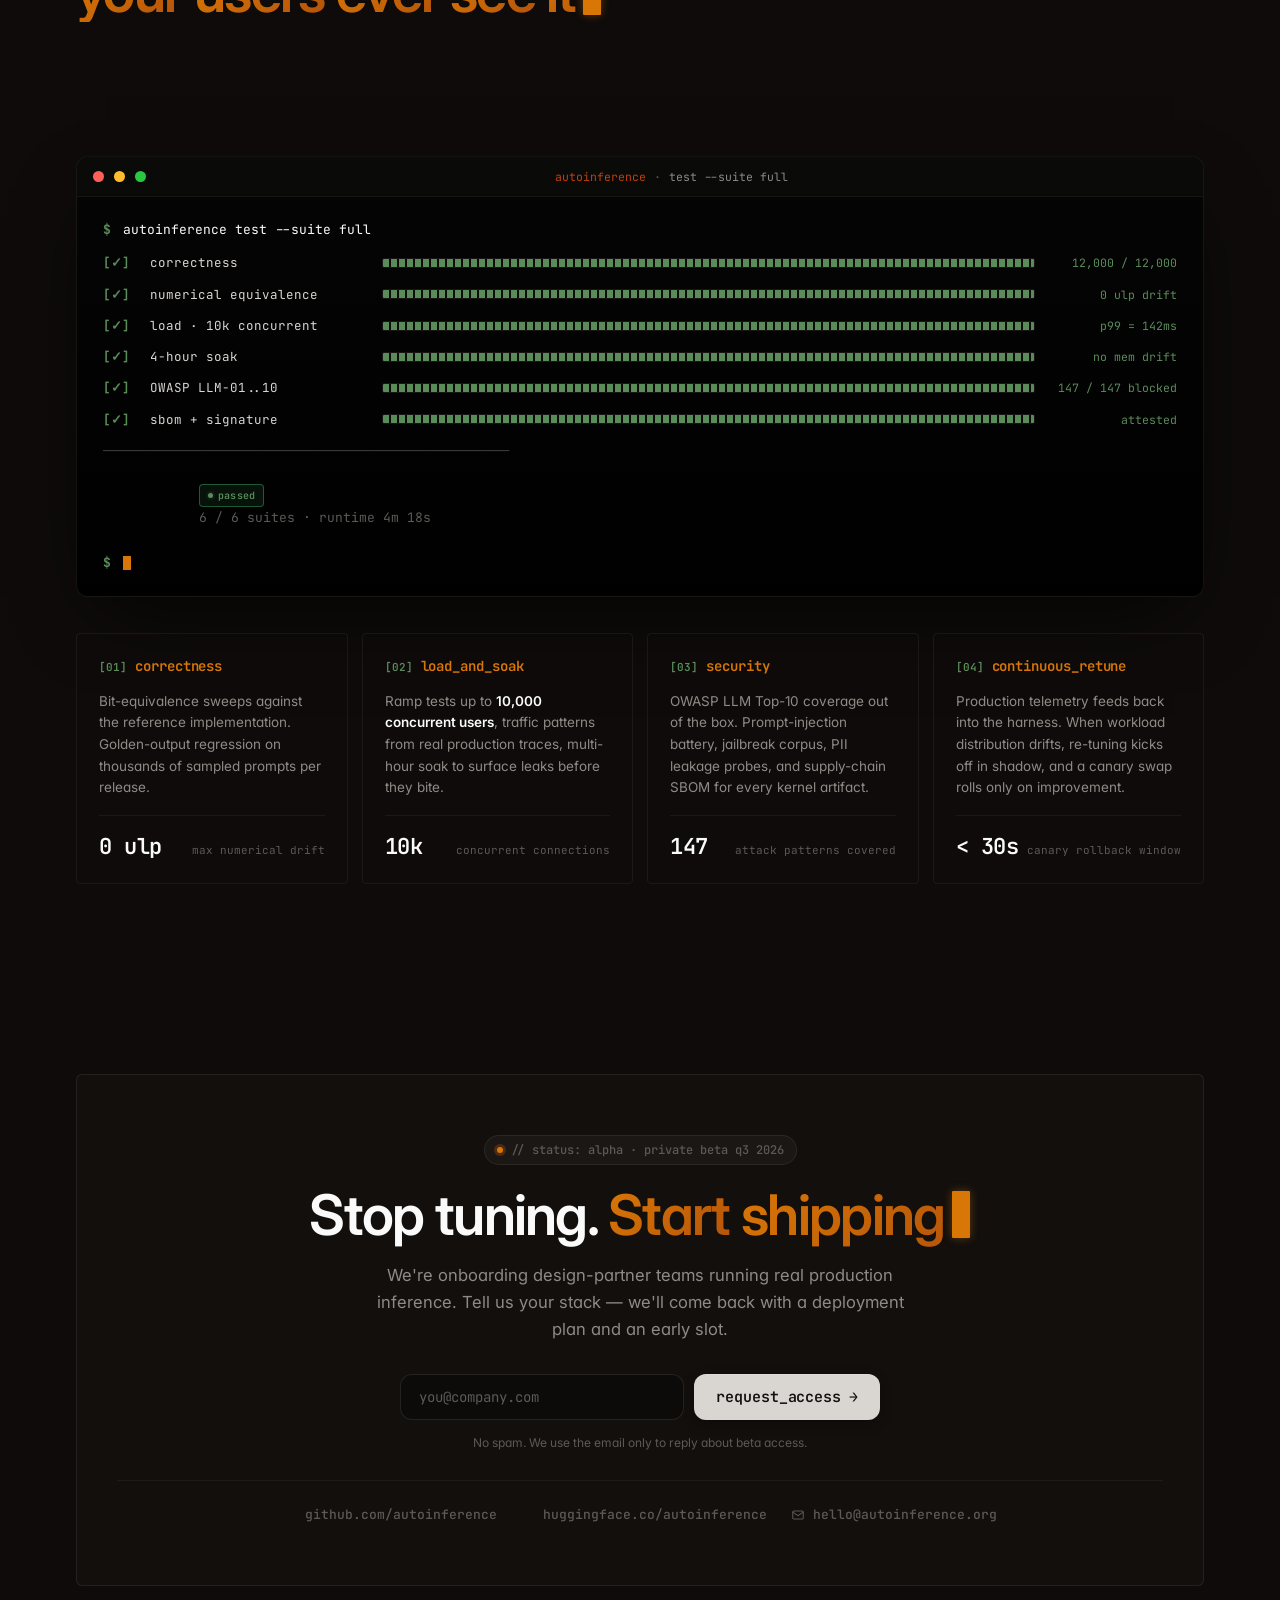
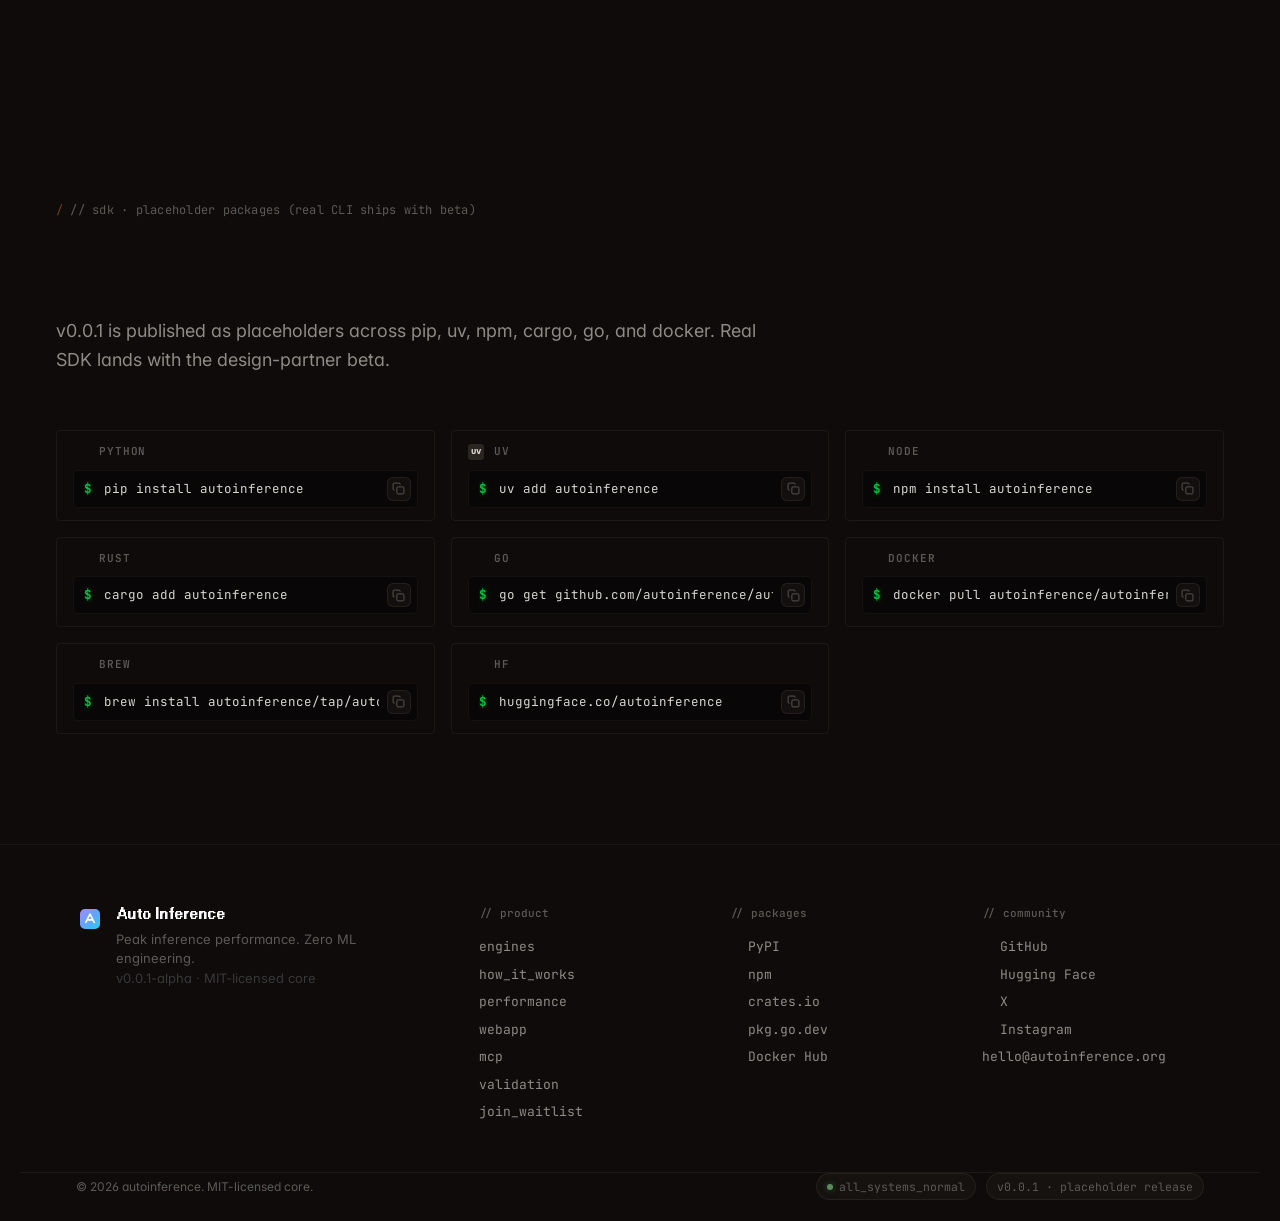
==== commit f3b50bbb: "v7.2: subtle icon copy buttons in npx card + perf widget gets terminal chrome Two cleanups:  1. Univ" ====
--- a/index.html
+++ b/index.html
@@ -523,6 +523,12 @@
 
       <!-- ASCII bar chart panel -->
       <div class="ascii-perf" data-reveal>
+        <div class="ascii-perf__chrome">
+          <span class="mock__dot mock__dot--r"></span>
+          <span class="mock__dot mock__dot--y"></span>
+          <span class="mock__dot mock__dot--g"></span>
+          <span class="ascii-perf__chromeT">autoinference &middot; bench</span>
+        </div>
         <div class="ascii-perf__head">
           <div class="ascii-perf__title">
             <span class="tx-dim">$</span> autoinference bench --vs default
@@ -784,7 +790,7 @@
             </div>
             <div class="mcp-npx__row">
               <pre class="mcp-npx__cmd"><span class="mcp-npx__prompt">$</span> npx autoinference</pre>
-              <button class="mcp-npx__copy" type="button" data-copy="npx autoinference" aria-label="Copy install command">⎘ copy</button>
+              <button class="copybtn" type="button" data-copy="npx autoinference" aria-label="Copy install command"><svg viewBox="0 0 24 24" fill="none" stroke="currentColor" stroke-width="1.7" width="13" height="13"><rect x="9" y="9" width="13" height="13" rx="2"/><path d="M5 15H4a2 2 0 0 1-2-2V4a2 2 0 0 1 2-2h9a2 2 0 0 1 2 2v1"/></svg></button>
             </div>
           </div>
 
@@ -795,7 +801,7 @@
             </div>
             <div class="mcp-npx__row">
               <pre class="mcp-npx__cmd"><span class="mcp-npx__prompt">$</span> npx skill add @autoinference/skill</pre>
-              <button class="mcp-npx__copy" type="button" data-copy="npx skill add @autoinference/skill" aria-label="Copy install command">⎘ copy</button>
+              <button class="copybtn" type="button" data-copy="npx skill add @autoinference/skill" aria-label="Copy install command"><svg viewBox="0 0 24 24" fill="none" stroke="currentColor" stroke-width="1.7" width="13" height="13"><rect x="9" y="9" width="13" height="13" rx="2"/><path d="M5 15H4a2 2 0 0 1-2-2V4a2 2 0 0 1 2-2h9a2 2 0 0 1 2 2v1"/></svg></button>
             </div>
           </div>
         </div>
--- a/style.css
+++ b/style.css
@@ -2079,21 +2079,37 @@
    ========================================================================= */
 .ascii-perf {
   margin-top: 30px;
-  background: linear-gradient(180deg, #0D0D17, #07070D);
-  border: 1px solid var(--border-2);
+  background: #000000 !important;
+  border: 1px solid rgba(255, 230, 210, 0.08);
   border-radius: 12px;
-  padding: 24px 28px;
-  font-family: var(--font-mono);
-  box-shadow: var(--shadow-2);
+  padding: 0;
+  font-family: var(--font-mono);
+  box-shadow: 0 30px 80px -30px rgba(0, 0, 0, 0.85);
+  overflow: hidden;
   position: relative;
 }
-.ascii-perf::before {
-  content: '';
-  position: absolute;
-  top: 0; left: 24px; right: 24px; height: 1px;
-  background: linear-gradient(90deg, transparent, var(--violet-400), transparent);
-  opacity: 0.5;
-}
+.ascii-perf::before { display: none; }
+.ascii-perf__chrome {
+  display: flex; align-items: center; gap: 8px;
+  padding: 11px 16px;
+  background: rgba(255, 230, 210, 0.02);
+  border-bottom: 1px solid rgba(255, 230, 210, 0.05);
+}
+.ascii-perf__chromeT {
+  margin-left: 10px;
+  font-family: var(--font-mono);
+  font-size: 11px;
+  color: var(--fg-3);
+  letter-spacing: 0.01em;
+}
+.ascii-perf__head,
+.ascii-perf__rows,
+.ascii-perf__foot {
+  padding-left: 28px;
+  padding-right: 28px;
+}
+.ascii-perf__head { padding-top: 22px; }
+.ascii-perf__foot { padding-bottom: 22px; }
 .ascii-perf__head { margin-bottom: 20px; }
 .ascii-perf__title {
   font-size: 14px; color: var(--fg-0); font-weight: 600;
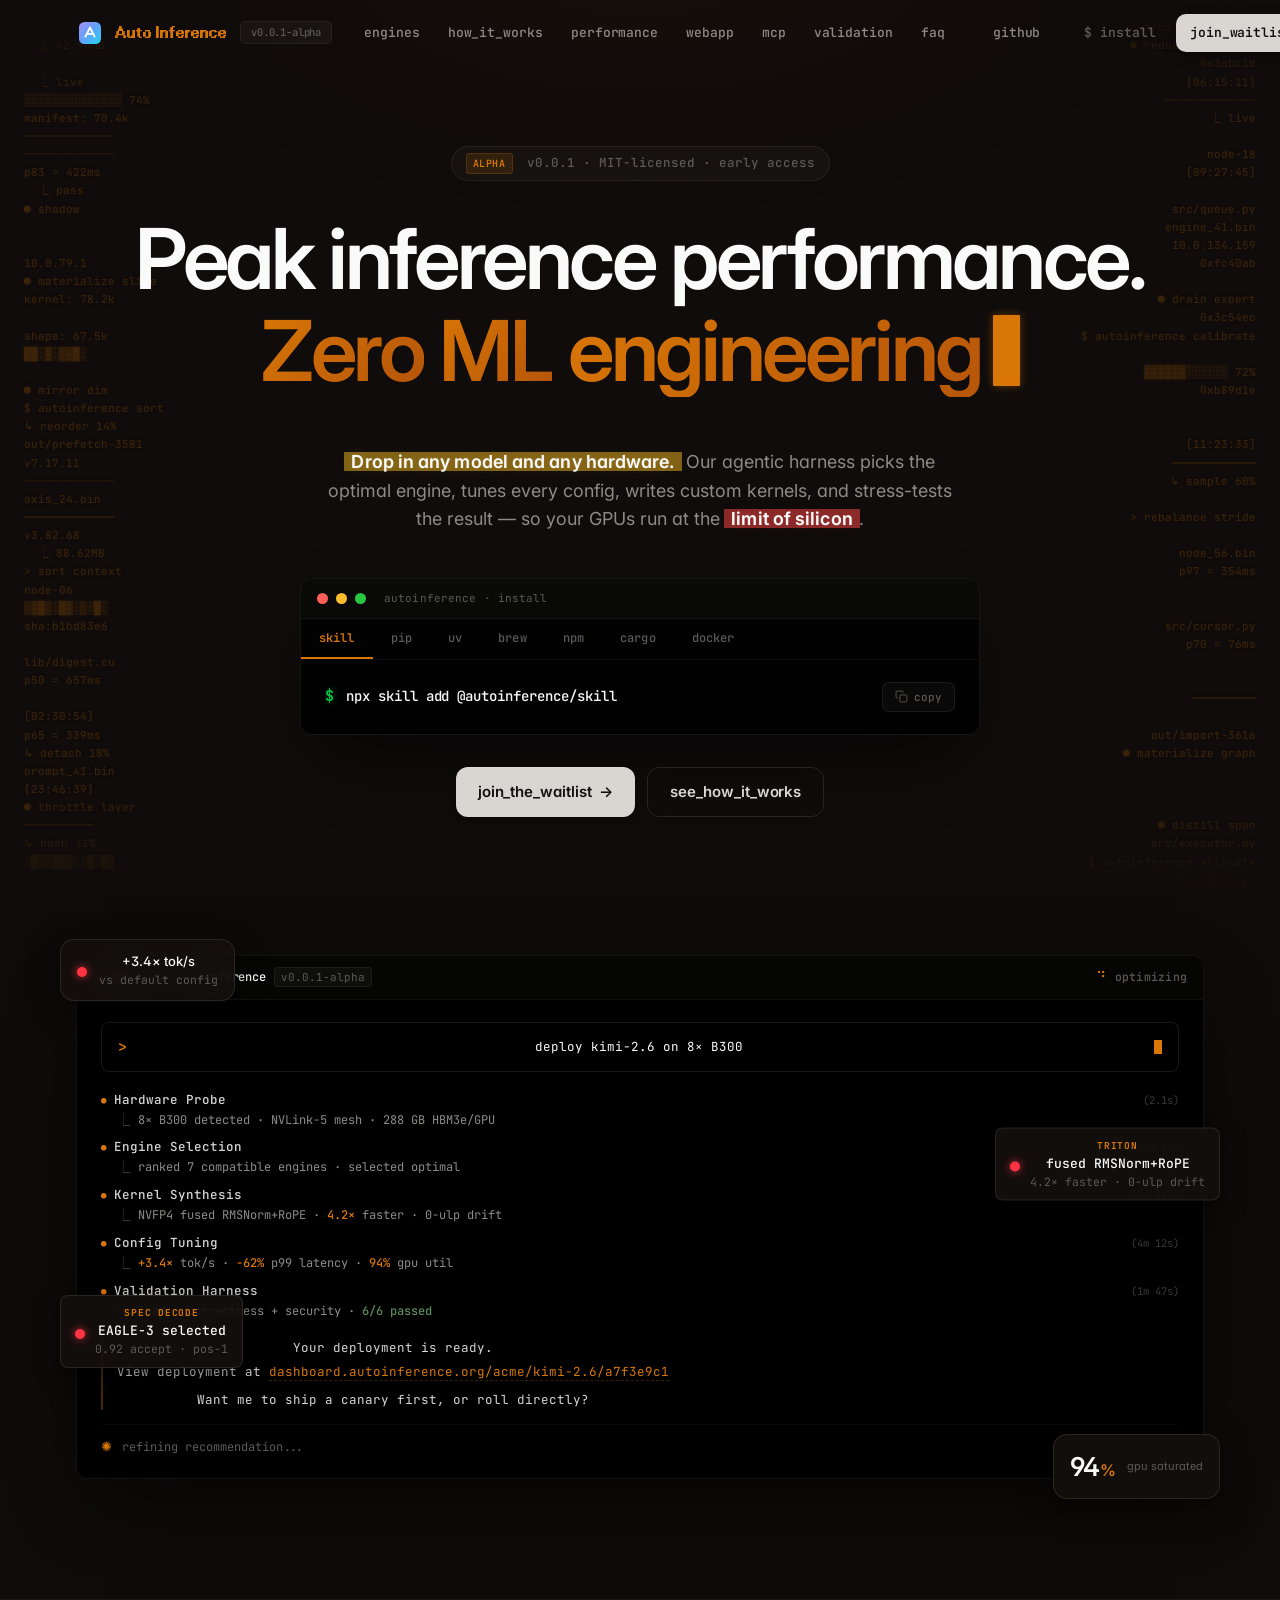
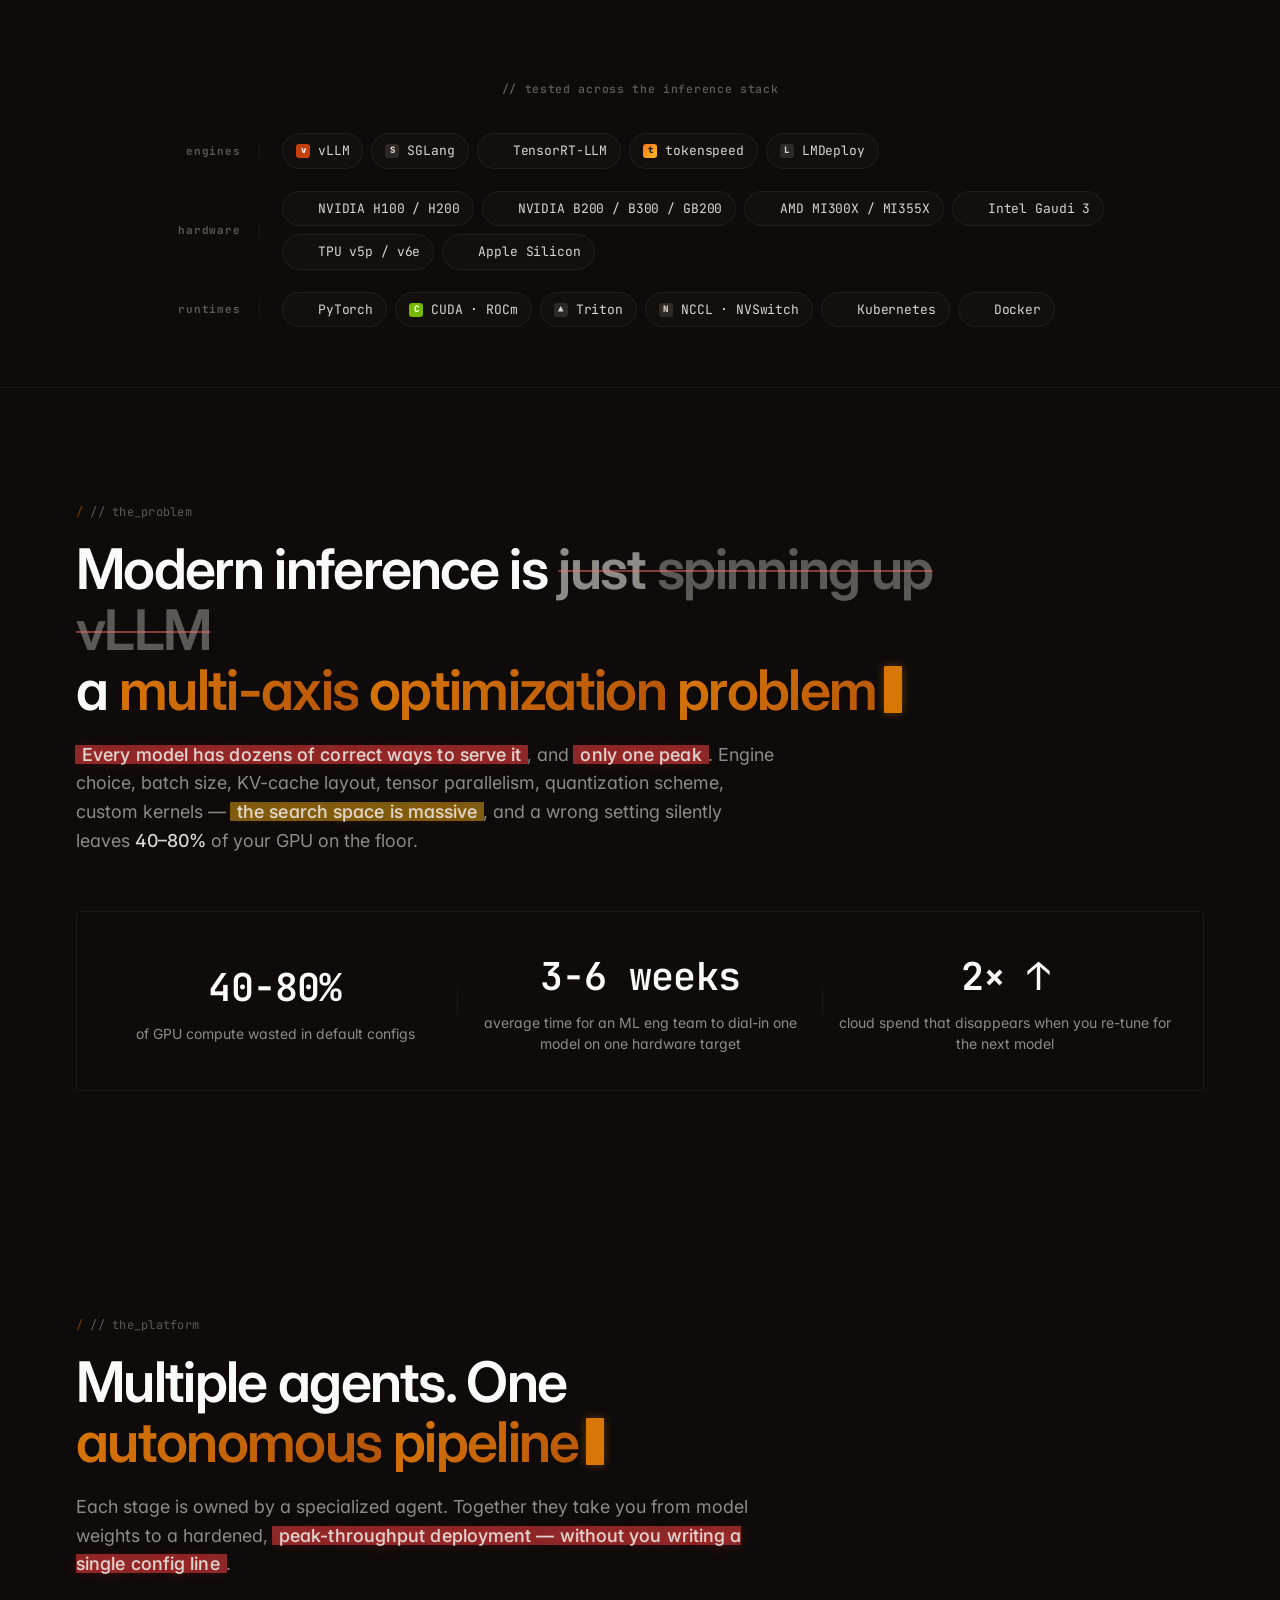
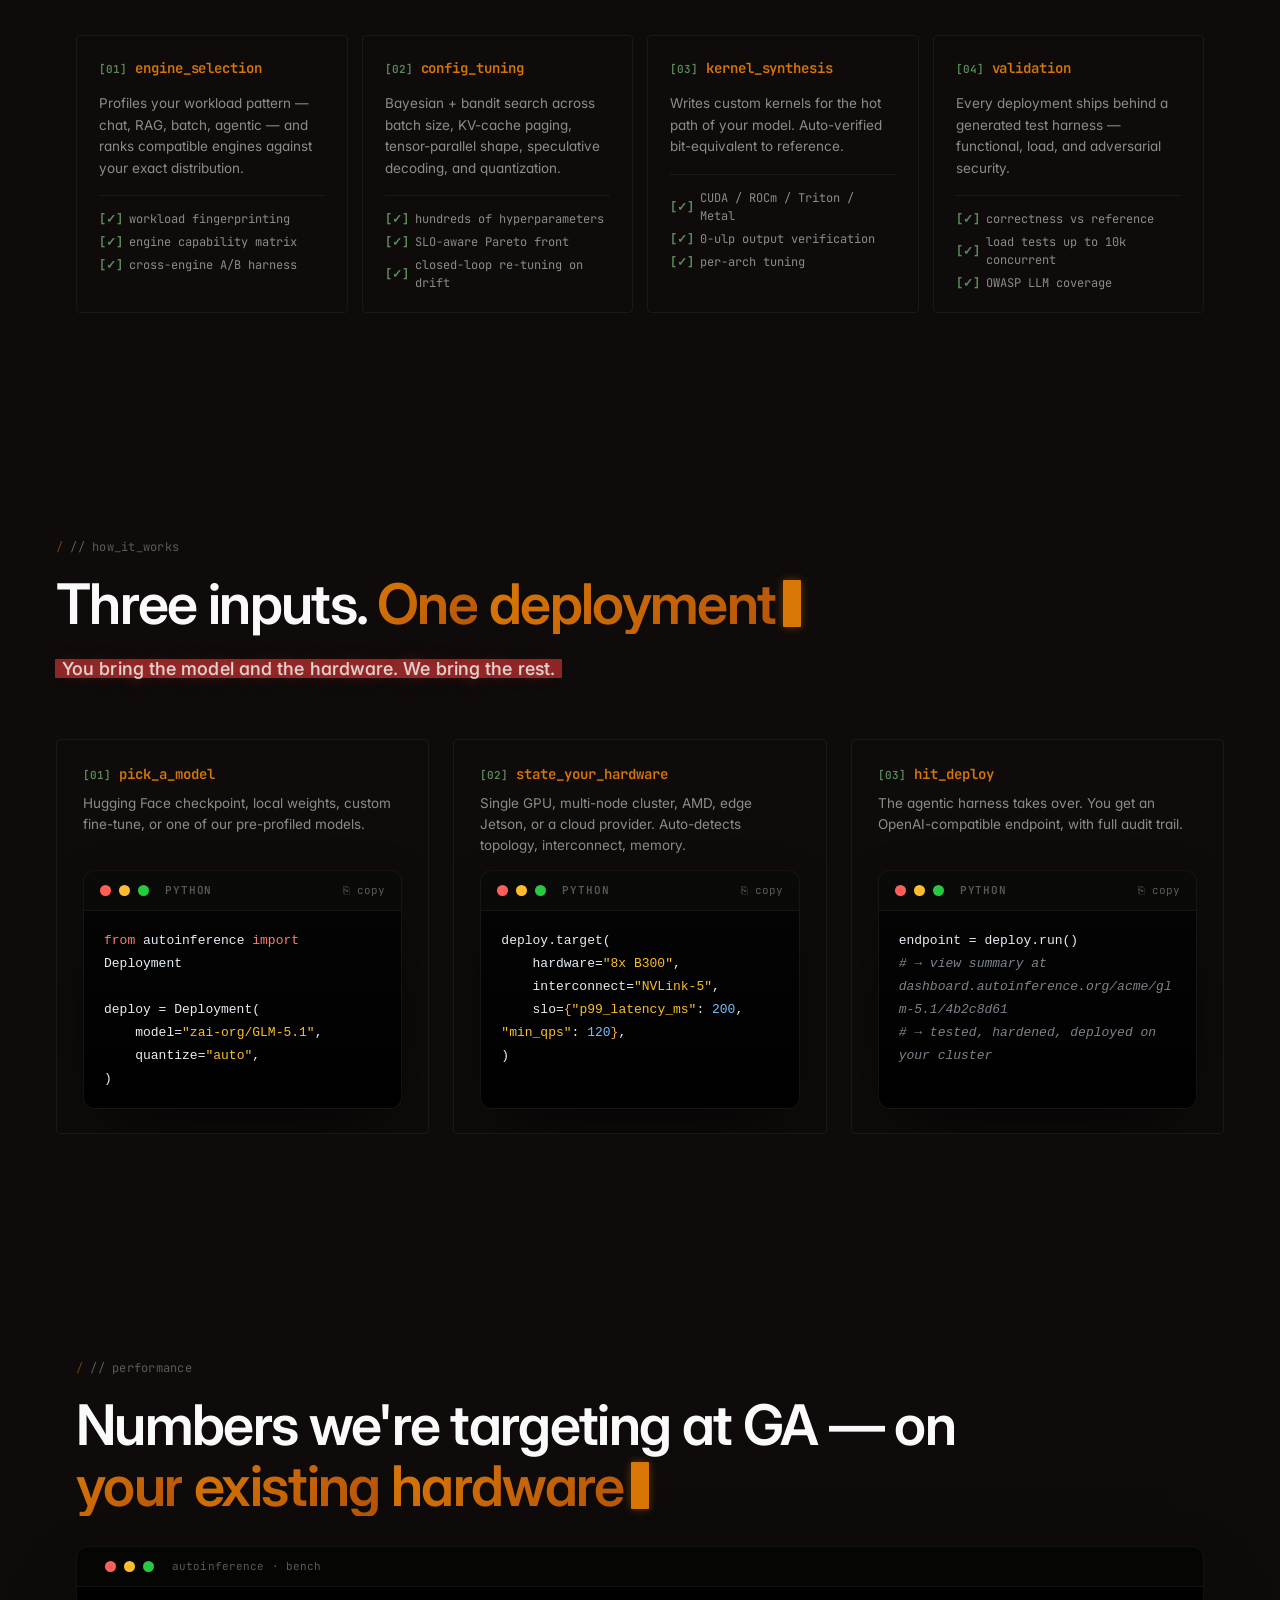
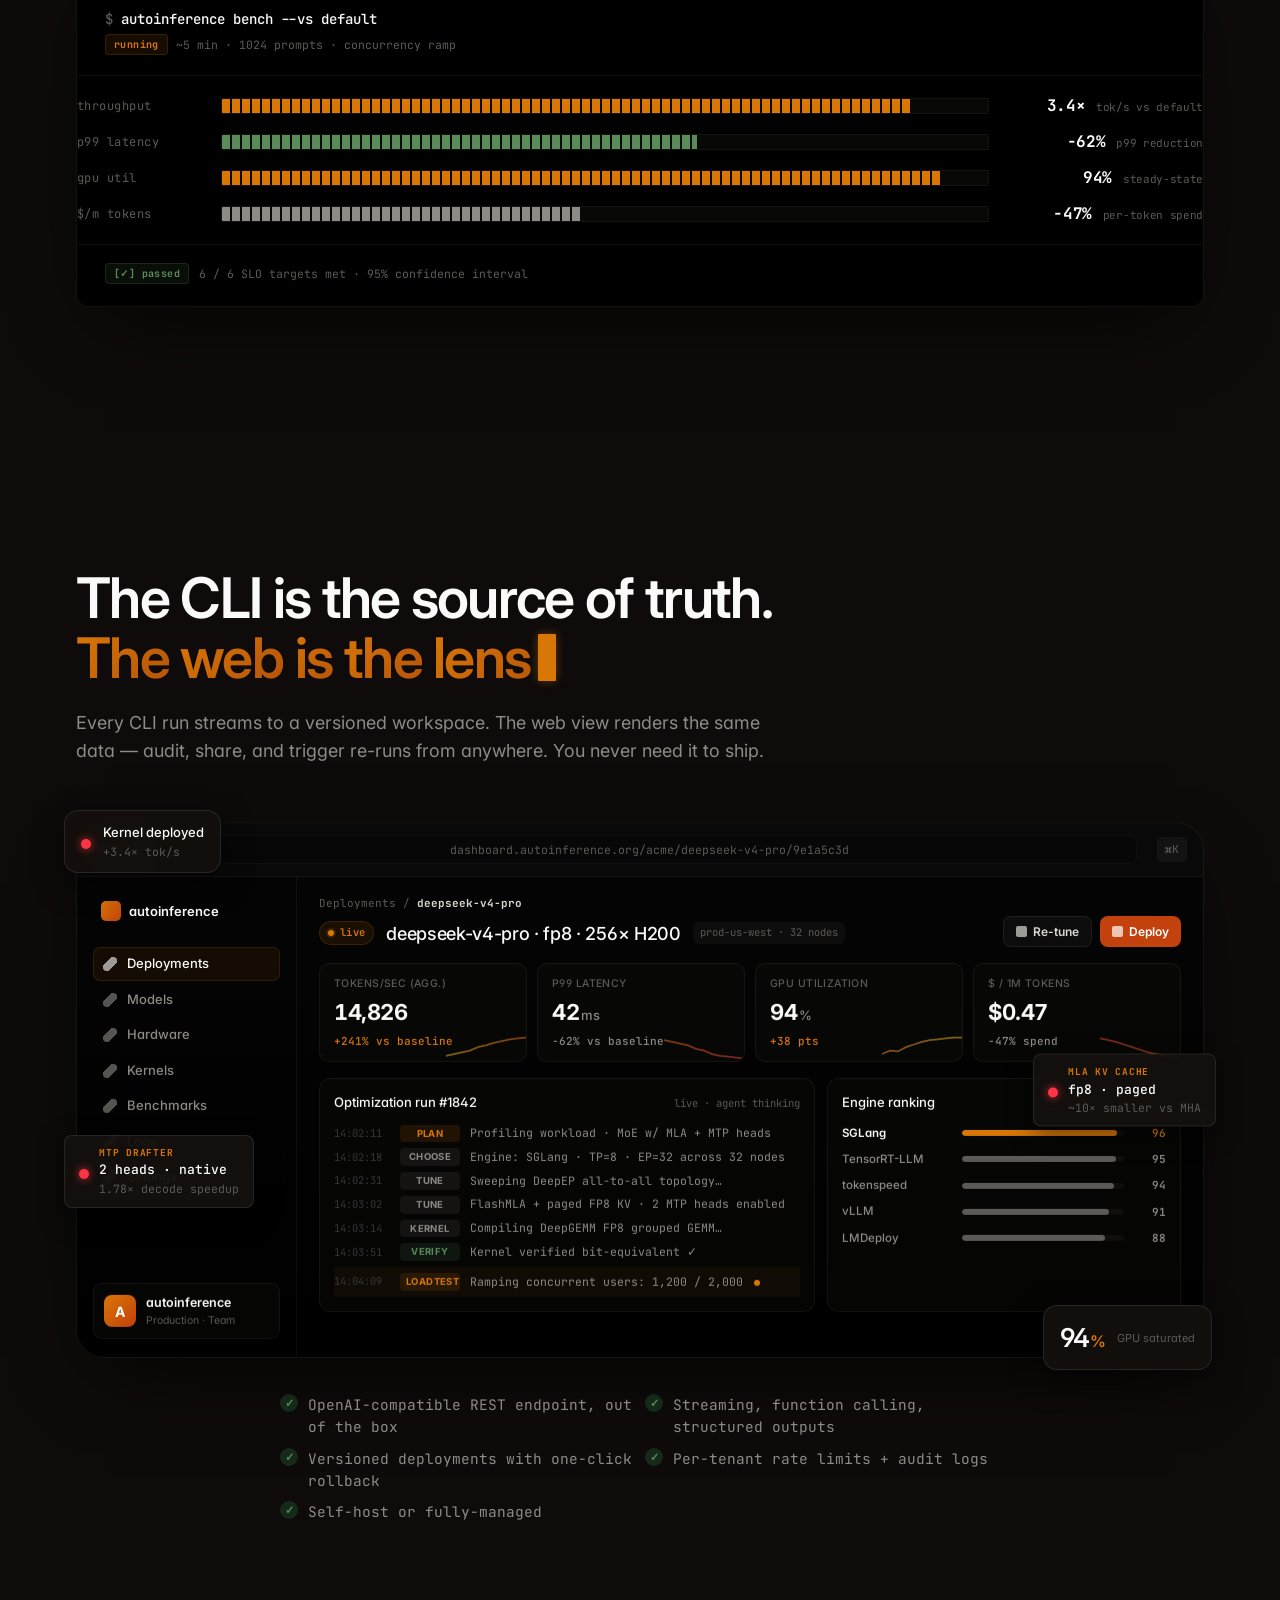
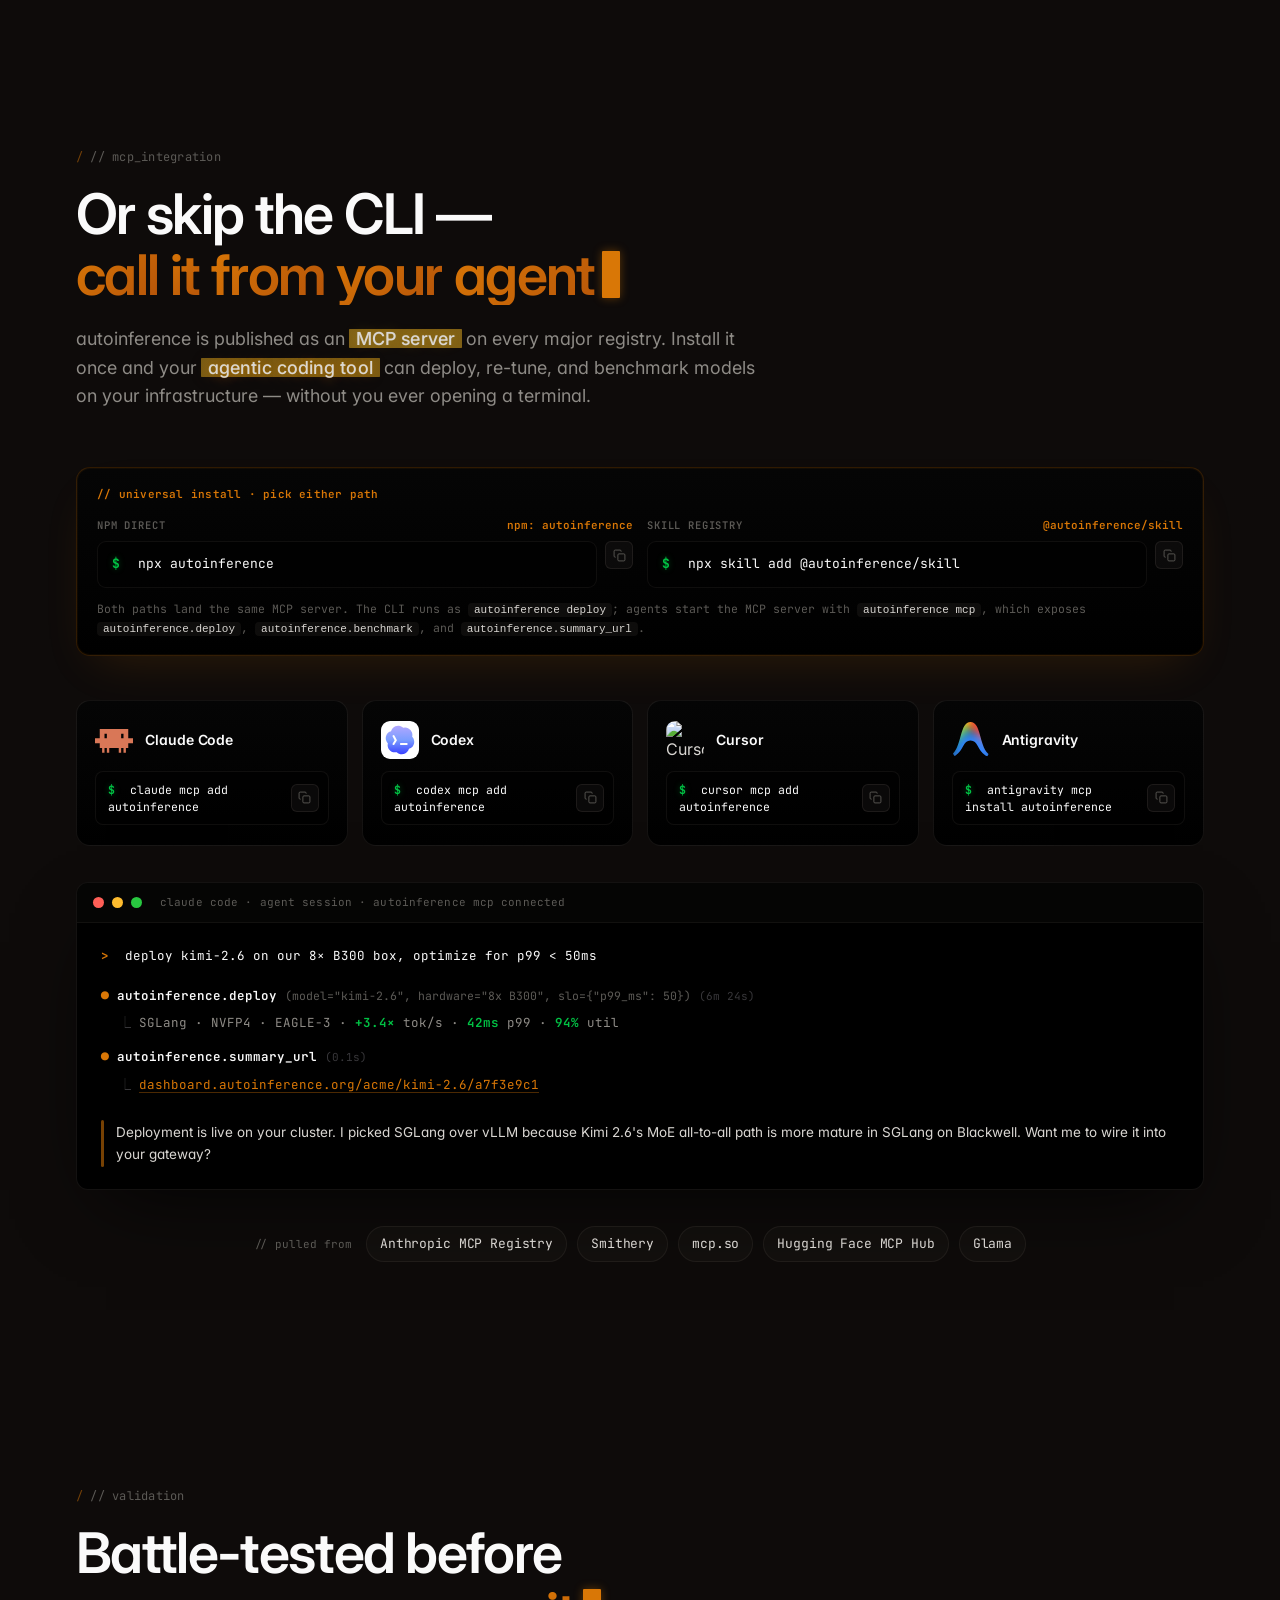
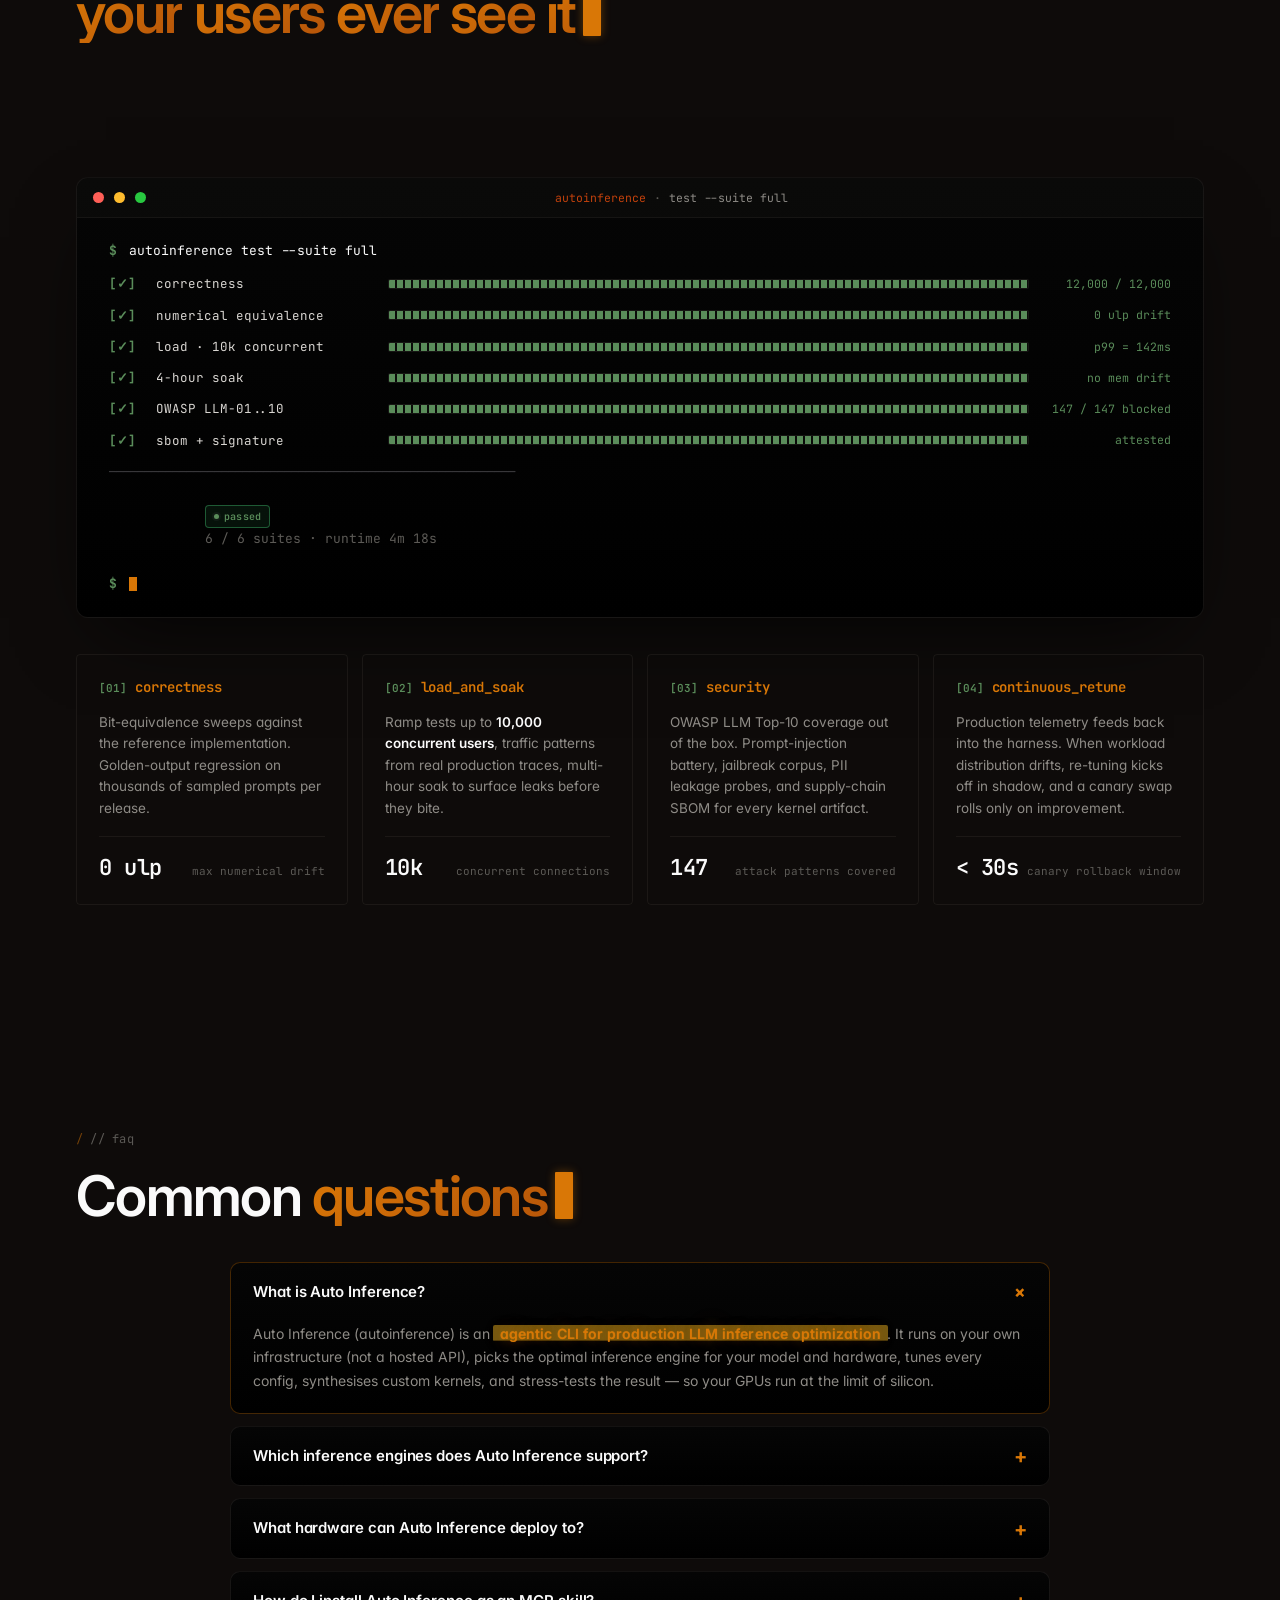
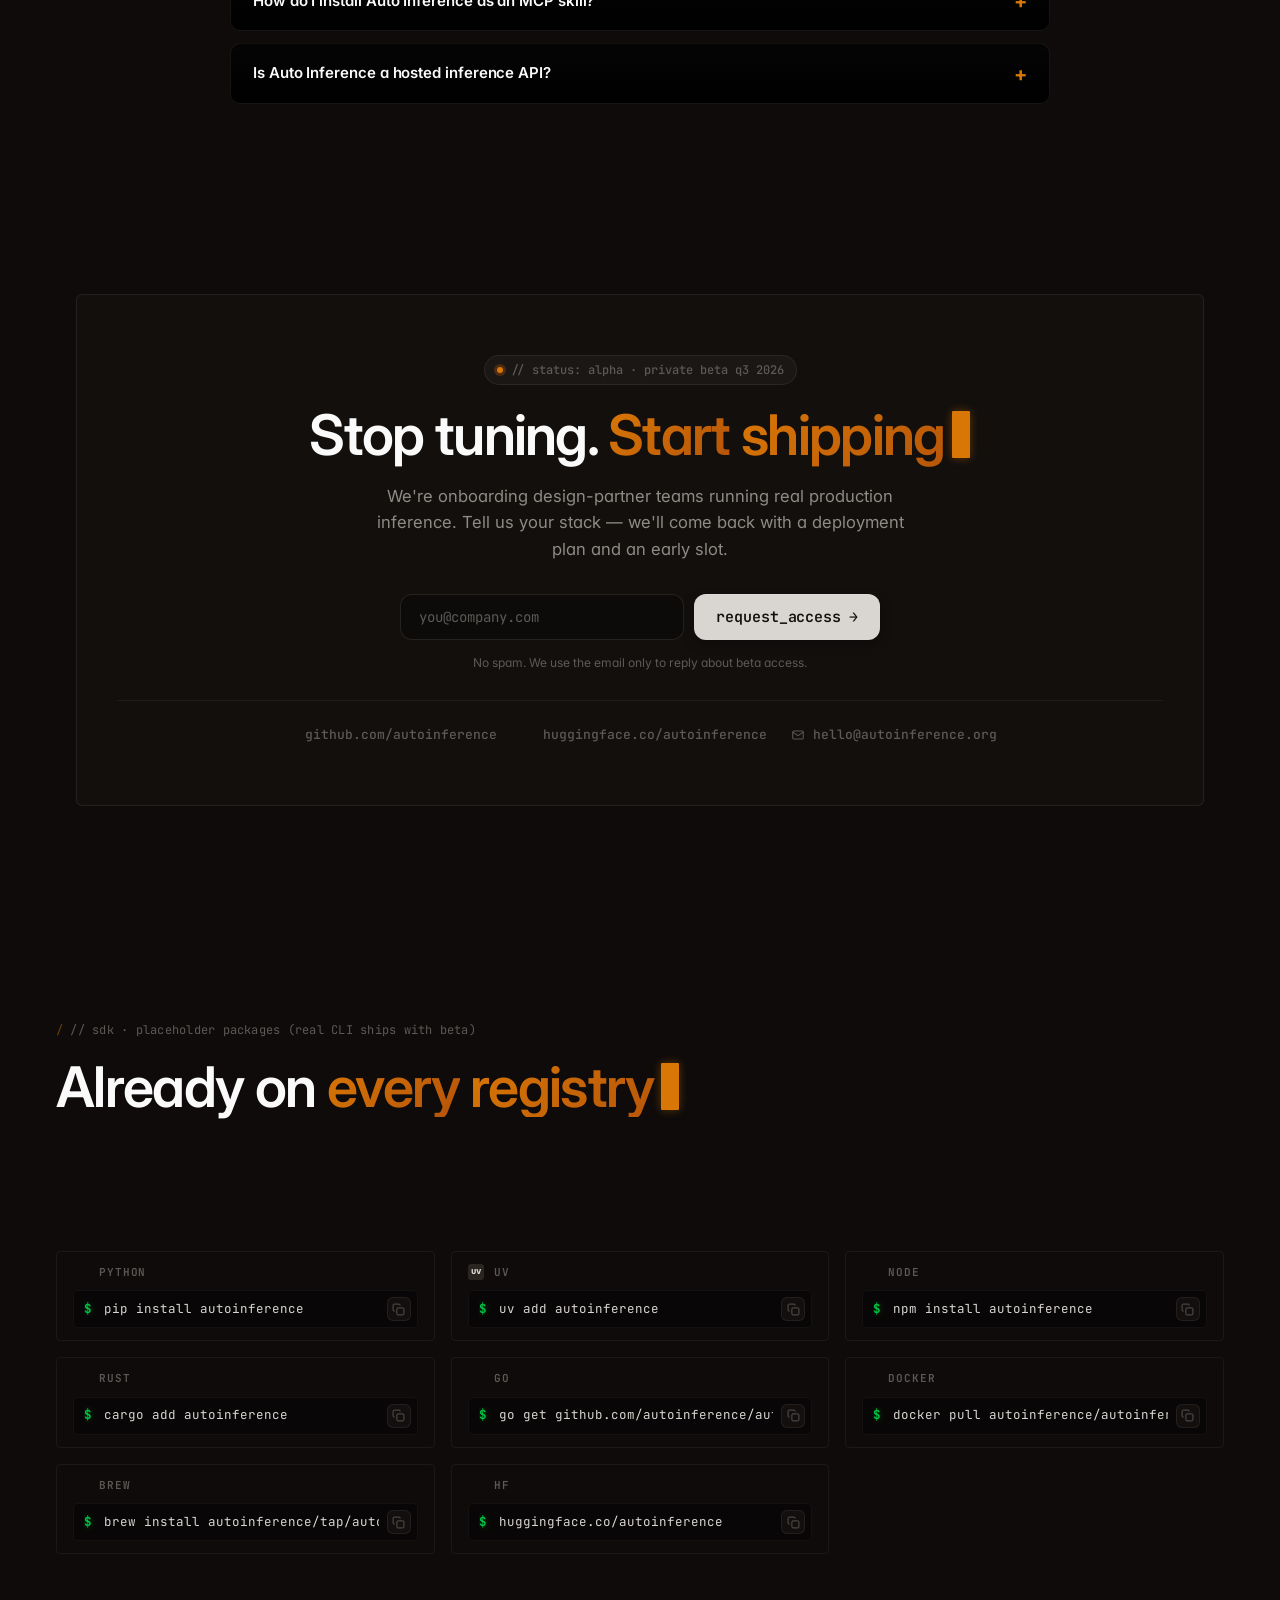
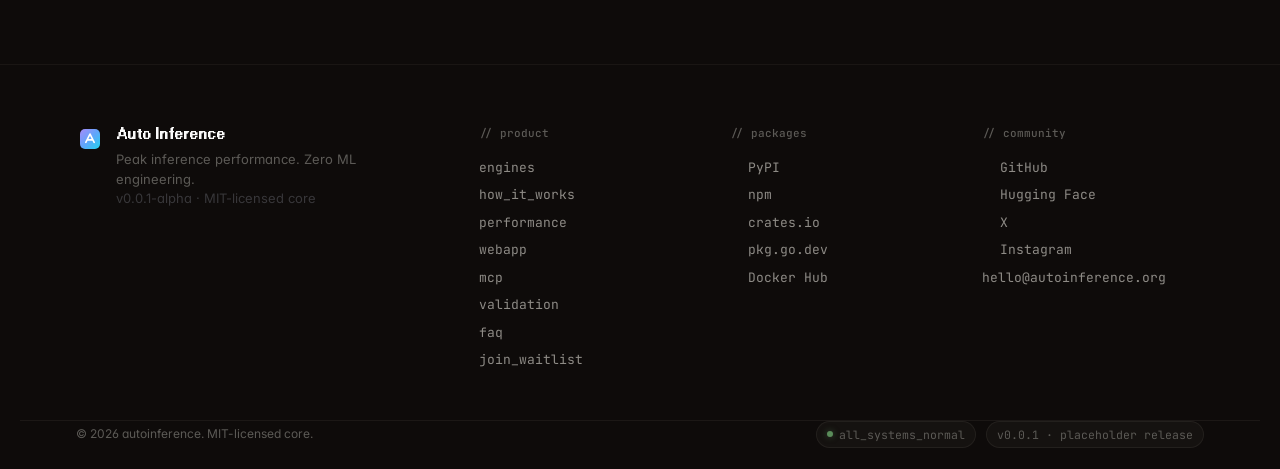
==== commit cdc81149: "v9.0: production-grade SEO overhaul — meta, OG, JSON-LD, sitemap, robots, llms.txt, FAQ DISCOVERY St" ====
--- a/index.html
+++ b/index.html
@@ -4,26 +4,236 @@
   <meta charset="utf-8" />
   <meta name="viewport" content="width=device-width,initial-scale=1,viewport-fit=cover" />
   <meta name="theme-color" content="#06060B" />
-  <title>autoinference — Peak inference performance. Zero ML engineering.</title>
-  <meta name="description" content="Drop in any model and any hardware. autoinference picks the optimal engine, tunes every config, writes custom kernels, and stress-tests the result — so your GPUs run at the limit of silicon." />
-  <meta name="keywords" content="inference, vLLM, SGLang, TensorRT-LLM, LLM serving, GPU optimization, agentic, kernel optimization, CLI" />
-
-  <meta property="og:title" content="autoinference — Peak inference performance. Zero ML engineering." />
-  <meta property="og:description" content="An agentic CLI for production LLM inference. Drop in any model, any hardware. Ship at the limit of silicon." />
-  <meta property="og:url" content="https://autoinference.org" />
+  <meta name="color-scheme" content="dark" />
+
+  <!-- ==========================================================================
+       PRIMARY SEO
+       Primary keyword: "agentic inference optimization"
+       Brand: "Auto Inference" / "autoinference" (lowercase one-word + two-word)
+       ========================================================================== -->
+  <title>Auto Inference — Agentic LLM Inference Optimization CLI</title>
+  <meta name="description" content="Auto Inference is an agentic CLI for production LLM inference optimization. Picks the optimal engine, tunes every config, ships as an MCP skill." />
+  <meta name="author" content="Auto Inference" />
+  <meta name="keywords" content="Auto Inference, autoinference, agentic inference optimization, LLM inference optimization, peak inference performance, MCP server for LLM inference, vLLM, SGLang, TensorRT-LLM, tokenspeed, LMDeploy, NVIDIA B300, H200, multi-node inference, kernel synthesis, EAGLE-3, MTP, FlashMLA, DeepGEMM, speculative decoding" />
+  <link rel="canonical" href="https://autoinference.org/" />
+  <meta name="robots" content="index, follow, max-image-preview:large, max-snippet:-1, max-video-preview:-1" />
+  <meta name="googlebot" content="index, follow, max-image-preview:large, max-snippet:-1" />
+
+  <!-- ==========================================================================
+       OPEN GRAPH (Facebook, LinkedIn, Slack, Discord, Telegram, etc.)
+       ========================================================================== -->
   <meta property="og:type" content="website" />
-
+  <meta property="og:site_name" content="Auto Inference" />
+  <meta property="og:title" content="Auto Inference — Agentic LLM Inference Optimization CLI" />
+  <meta property="og:description" content="Drop in any model and any hardware. Auto Inference picks the optimal engine, tunes every config, synthesises custom kernels, and stress-tests the result — so your GPUs run at the limit of silicon." />
+  <meta property="og:url" content="https://autoinference.org/" />
+  <meta property="og:image" content="https://autoinference.org/og-image.png" />
+  <meta property="og:image:secure_url" content="https://autoinference.org/og-image.png" />
+  <meta property="og:image:type" content="image/png" />
+  <meta property="og:image:width" content="1200" />
+  <meta property="og:image:height" content="630" />
+  <meta property="og:image:alt" content="Auto Inference — Peak inference performance. Zero ML engineering. Agentic CLI for production LLM inference." />
+  <meta property="og:locale" content="en_US" />
+
+  <!-- ==========================================================================
+       TWITTER / X
+       ========================================================================== -->
   <meta name="twitter:card" content="summary_large_image" />
   <meta name="twitter:site" content="@autoinference_" />
-
-  <link rel="icon" type="image/svg+xml" href="data:image/svg+xml,%3Csvg xmlns='http://www.w3.org/2000/svg' viewBox='0 0 24 24'%3E%3Cdefs%3E%3ClinearGradient id='g' x1='0' y1='0' x2='1' y2='1'%3E%3Cstop offset='0' stop-color='%238B5CF6'/%3E%3Cstop offset='0.5' stop-color='%233B82F6'/%3E%3Cstop offset='1' stop-color='%2306B6D4'/%3E%3C/linearGradient%3E%3C/defs%3E%3Crect width='24' height='24' rx='6' fill='url(%23g)'/%3E%3Cpath d='M7 16 L12 6 L17 16 M9 13 L15 13' stroke='white' stroke-width='2' fill='none' stroke-linecap='round' stroke-linejoin='round'/%3E%3C/svg%3E" />
-
+  <meta name="twitter:creator" content="@autoinference_" />
+  <meta name="twitter:title" content="Auto Inference — Agentic LLM Inference Optimization CLI" />
+  <meta name="twitter:description" content="Drop in any model, any hardware. Picks the optimal engine, tunes every config, synthesises custom kernels. Runs your GPUs at the limit of silicon." />
+  <meta name="twitter:image" content="https://autoinference.org/og-image.png" />
+  <meta name="twitter:image:alt" content="Auto Inference — Agentic LLM inference optimization CLI" />
+
+  <!-- ==========================================================================
+       ICONS  (orange brand mark — replaces the legacy purple gradient)
+       ========================================================================== -->
+  <link rel="icon" type="image/svg+xml" href="/favicon.svg" />
+  <link rel="icon" type="image/png" sizes="32x32" href="/favicon-32x32.png" />
+  <link rel="apple-touch-icon" sizes="180x180" href="/apple-touch-icon.png" />
+  <link rel="mask-icon" href="/favicon.svg" color="#D97706" />
+
+  <!-- ==========================================================================
+       SEARCH CONSOLE / ANALYTICS PLACEHOLDERS
+       Uncomment and fill in once verified. Kept commented so empty values
+       don't show up as garbage in 'view source'.
+       ========================================================================== -->
+  <!-- <meta name="google-site-verification" content="REPLACE_WITH_GSC_VERIFICATION_TOKEN" /> -->
+  <!-- <meta name="msvalidate.01" content="REPLACE_WITH_BING_VERIFICATION_TOKEN" /> -->
+  <!-- Plausible (privacy-first, recommended):
+       <script defer data-domain="autoinference.org" src="https://plausible.io/js/script.js"></script>
+  -->
+  <!-- OR Google Analytics 4:
+       <script async src="https://www.googletagmanager.com/gtag/js?id=G-XXXXXXXXXX"></script>
+       <script>
+         window.dataLayer = window.dataLayer || [];
+         function gtag(){dataLayer.push(arguments);}
+         gtag('js', new Date());
+         gtag('config', 'G-XXXXXXXXXX');
+       </script>
+  -->
+
+  <!-- ==========================================================================
+       RESOURCE HINTS  (preconnect to font + icon CDNs, preload self-hosted fonts)
+       ========================================================================== -->
   <link rel="preconnect" href="https://fonts.googleapis.com" />
   <link rel="preconnect" href="https://fonts.gstatic.com" crossorigin />
   <link rel="preconnect" href="https://cdn.simpleicons.org" crossorigin />
+  <link rel="preload" as="font" type="font/ttf" href="/fonts/ari-w9500-bold.ttf" crossorigin />
+
   <link href="https://fonts.googleapis.com/css2?family=Inter:wght@300;400;500;600;700;800;900&family=JetBrains+Mono:wght@400;500;600;700&family=Silkscreen:wght@400;700&display=swap" rel="stylesheet" />
 
   <link rel="stylesheet" href="style.css" />
+
+  <!-- ==========================================================================
+       STRUCTURED DATA  (schema.org JSON-LD)
+       Validates clean against https://search.google.com/test/rich-results
+       and https://validator.schema.org/
+       ========================================================================== -->
+
+  <!-- 1. Organization — anchors the brand name → domain association -->
+  <script type="application/ld+json">
+  {
+    "@context": "https://schema.org",
+    "@type": "Organization",
+    "@id": "https://autoinference.org/#organization",
+    "name": "Auto Inference",
+    "alternateName": ["autoinference", "Auto Inference CLI"],
+    "url": "https://autoinference.org/",
+    "logo": {
+      "@type": "ImageObject",
+      "url": "https://autoinference.org/apple-touch-icon.png",
+      "width": 180,
+      "height": 180
+    },
+    "image": "https://autoinference.org/og-image.png",
+    "description": "Auto Inference is an agentic CLI that deploys any LLM on any hardware at peak performance — picks the optimal engine, tunes every config, synthesises custom kernels, and ships as an MCP skill.",
+    "email": "hello@autoinference.org",
+    "sameAs": [
+      "https://github.com/autoinference",
+      "https://github.com/autoinference/autoinference",
+      "https://www.npmjs.com/package/autoinference",
+      "https://www.npmjs.com/package/@autoinference/skill",
+      "https://pypi.org/project/autoinference/",
+      "https://crates.io/crates/autoinference",
+      "https://hub.docker.com/u/autoinference",
+      "https://huggingface.co/autoinference",
+      "https://twitter.com/autoinference_",
+      "https://x.com/autoinference_",
+      "https://www.instagram.com/autoinference/"
+    ],
+    "contactPoint": {
+      "@type": "ContactPoint",
+      "email": "hello@autoinference.org",
+      "contactType": "customer support",
+      "availableLanguage": ["English"]
+    }
+  }
+  </script>
+
+  <!-- 2. WebSite — enables the SERP sitelinks search box + brand association -->
+  <script type="application/ld+json">
+  {
+    "@context": "https://schema.org",
+    "@type": "WebSite",
+    "@id": "https://autoinference.org/#website",
+    "url": "https://autoinference.org/",
+    "name": "Auto Inference",
+    "alternateName": "autoinference",
+    "description": "Agentic CLI for production LLM inference optimization.",
+    "publisher": { "@id": "https://autoinference.org/#organization" },
+    "inLanguage": "en-US",
+    "potentialAction": {
+      "@type": "SearchAction",
+      "target": {
+        "@type": "EntryPoint",
+        "urlTemplate": "https://autoinference.org/?q={search_term_string}"
+      },
+      "query-input": "required name=search_term_string"
+    }
+  }
+  </script>
+
+  <!-- 3. SoftwareApplication — describes the CLI itself -->
+  <script type="application/ld+json">
+  {
+    "@context": "https://schema.org",
+    "@type": "SoftwareApplication",
+    "name": "Auto Inference",
+    "alternateName": "autoinference",
+    "url": "https://autoinference.org/",
+    "image": "https://autoinference.org/og-image.png",
+    "description": "Agentic CLI + MCP skill for production LLM inference optimization. Picks the optimal engine (SGLang, TensorRT-LLM, tokenspeed, vLLM, LMDeploy), tunes every config, synthesises custom kernels, and validates the deployment — across NVIDIA H100/H200/B200/B300, AMD MI300X/MI355X, Intel Gaudi 3, Google TPU, and Apple Silicon.",
+    "applicationCategory": "DeveloperApplication",
+    "applicationSubCategory": "Machine Learning Infrastructure",
+    "operatingSystem": "Linux, macOS, Windows",
+    "softwareVersion": "0.0.1-alpha",
+    "releaseNotes": "Placeholder release. CLI + MCP skill published across npm, PyPI, crates.io, Homebrew, Hugging Face. Full agentic pipeline ships with the design-partner beta.",
+    "downloadUrl": "https://www.npmjs.com/package/autoinference",
+    "installUrl": "https://autoinference.org/#install",
+    "license": "https://opensource.org/licenses/MIT",
+    "offers": {
+      "@type": "Offer",
+      "price": "0",
+      "priceCurrency": "USD",
+      "availability": "https://schema.org/InStock"
+    },
+    "publisher": { "@id": "https://autoinference.org/#organization" },
+    "keywords": "agentic inference optimization, LLM inference optimization, MCP server, peak inference performance, vLLM, SGLang, TensorRT-LLM, kernel synthesis, speculative decoding"
+  }
+  </script>
+
+  <!-- 4. FAQPage — short Q&A section near the bottom of the page -->
+  <script type="application/ld+json">
+  {
+    "@context": "https://schema.org",
+    "@type": "FAQPage",
+    "@id": "https://autoinference.org/#faq",
+    "mainEntity": [
+      {
+        "@type": "Question",
+        "name": "What is Auto Inference?",
+        "acceptedAnswer": {
+          "@type": "Answer",
+          "text": "Auto Inference (autoinference) is an agentic CLI for production LLM inference optimization. It runs on your own infrastructure (not a hosted API), picks the optimal inference engine for your model and hardware, tunes every config, synthesises custom kernels, and stress-tests the result — so your GPUs run at the limit of silicon."
+        }
+      },
+      {
+        "@type": "Question",
+        "name": "Which inference engines does Auto Inference support?",
+        "acceptedAnswer": {
+          "@type": "Answer",
+          "text": "Auto Inference ranks and tunes across vLLM, SGLang, TensorRT-LLM, tokenspeed, and LMDeploy. The agentic pipeline picks whichever engine is genuinely optimal for the chosen model + hardware combination — e.g. SGLang wins for DeepSeek-family MoE deployments on H200; NVFP4 / fused Triton paths win for Kimi 2.6 on B300."
+        }
+      },
+      {
+        "@type": "Question",
+        "name": "What hardware can Auto Inference deploy to?",
+        "acceptedAnswer": {
+          "@type": "Answer",
+          "text": "NVIDIA H100, H200, B200, B300, GB200 (single-node and multi-node, demonstrated up to 32-node × 8-GPU = 256× H200); AMD MI300X and MI355X; Intel Gaudi 3; Google TPU v5p and v6e; and Apple Silicon for local development."
+        }
+      },
+      {
+        "@type": "Question",
+        "name": "How do I install Auto Inference as an MCP skill?",
+        "acceptedAnswer": {
+          "@type": "Answer",
+          "text": "Run npx skill add @autoinference/skill, or npx -y @autoinference/skill, in any MCP-aware client (Claude Code, Codex, Cursor, Antigravity). Per-editor short forms: claude mcp add autoinference, codex mcp add autoinference, cursor mcp add autoinference, antigravity mcp install autoinference."
+        }
+      },
+      {
+        "@type": "Question",
+        "name": "Is Auto Inference a hosted inference API?",
+        "acceptedAnswer": {
+          "@type": "Answer",
+          "text": "No. Auto Inference is a CLI tool that runs on your own GPU cluster. There is no api.autoinference.org endpoint. The mental model is wandb for inference: wandb does hyperparameter tuning for training; autoinference does parameter tuning for production inference and gives you a dashboard URL per deployment at dashboard.autoinference.org/<user>/<project>/<hash>."
+        }
+      }
+    ]
+  }
+  </script>
 </head>
 <body class="preloading">
 
@@ -79,6 +289,7 @@
         <a href="#webapp" data-scramble-hover>webapp</a>
         <a href="#mcp" data-scramble-hover>mcp</a>
         <a href="#validation" data-scramble-hover>validation</a>
+        <a href="#faq" data-scramble-hover>faq</a>
         <a href="https://github.com/autoinference/autoinference" target="_blank" rel="noopener" class="navic">
           <img src="https://cdn.simpleicons.org/github/A1A1B5" width="14" height="14" alt="" />
           <span data-scramble-hover>github</span>
@@ -1067,6 +1278,65 @@
     </div>
   </section>
 
+  <!-- FAQ — visible content that backs the FAQPage JSON-LD in the head.
+       Google requires the answers to be present in the rendered HTML for
+       the FAQ rich-result to show. -->
+  <section class="section section--faq" id="faq">
+    <div class="container">
+      <div class="eyebrow" data-reveal>// faq</div>
+      <h2 class="section__title" data-reveal>
+        Common <span class="grad-text" data-scramble>questions</span>
+      </h2>
+
+      <div class="faq" data-reveal>
+        <details class="faq__item" open>
+          <summary class="faq__q">What is Auto Inference?</summary>
+          <div class="faq__a">
+            <p>
+              Auto Inference (autoinference) is an <em class="hl">agentic CLI for production LLM inference optimization</em>. It runs on your own infrastructure (not a hosted API), picks the optimal inference engine for your model and hardware, tunes every config, synthesises custom kernels, and stress-tests the result &mdash; so your GPUs run at the limit of silicon.
+            </p>
+          </div>
+        </details>
+
+        <details class="faq__item">
+          <summary class="faq__q">Which inference engines does Auto Inference support?</summary>
+          <div class="faq__a">
+            <p>
+              Auto Inference ranks and tunes across <strong>vLLM</strong>, <strong>SGLang</strong>, <strong>TensorRT-LLM</strong>, <strong>tokenspeed</strong>, and <strong>LMDeploy</strong>. The agentic pipeline picks whichever engine is genuinely optimal for the chosen model + hardware combination &mdash; e.g. SGLang wins for DeepSeek-family MoE deployments on H200; NVFP4 / fused Triton paths win for Kimi 2.6 on B300.
+            </p>
+          </div>
+        </details>
+
+        <details class="faq__item">
+          <summary class="faq__q">What hardware can Auto Inference deploy to?</summary>
+          <div class="faq__a">
+            <p>
+              NVIDIA <strong>H100, H200, B200, B300, GB200</strong> (single-node and multi-node, demonstrated up to 32-node &times; 8-GPU = 256&times; H200); AMD <strong>MI300X</strong> and <strong>MI355X</strong>; <strong>Intel Gaudi 3</strong>; Google <strong>TPU v5p</strong> and <strong>v6e</strong>; and Apple Silicon for local development.
+            </p>
+          </div>
+        </details>
+
+        <details class="faq__item">
+          <summary class="faq__q">How do I install Auto Inference as an MCP skill?</summary>
+          <div class="faq__a">
+            <p>
+              Run <code>npx skill add @autoinference/skill</code>, or <code>npx -y @autoinference/skill</code>, in any MCP-aware client (Claude Code, Codex, Cursor, Antigravity). Per-editor short forms: <code>claude mcp add autoinference</code>, <code>codex mcp add autoinference</code>, <code>cursor mcp add autoinference</code>, <code>antigravity mcp install autoinference</code>.
+            </p>
+          </div>
+        </details>
+
+        <details class="faq__item">
+          <summary class="faq__q">Is Auto Inference a hosted inference API?</summary>
+          <div class="faq__a">
+            <p>
+              No. Auto Inference is a CLI tool that runs on your own GPU cluster. There is no <code>api.autoinference.org</code> endpoint. The mental model is <em class="hl">wandb for inference</em>: wandb does hyperparameter tuning for training; autoinference does parameter tuning for production inference and gives you a dashboard URL per deployment at <code>dashboard.autoinference.org/&lt;user&gt;/&lt;project&gt;/&lt;hash&gt;</code>.
+            </p>
+          </div>
+        </details>
+      </div>
+    </div>
+  </section>
+
   <!-- WAITLIST -->
   <section class="cta" id="waitlist">
     <div class="container">
@@ -1185,6 +1455,7 @@
           <a href="#webapp">webapp</a>
           <a href="#mcp">mcp</a>
           <a href="#validation">validation</a>
+          <a href="#faq">faq</a>
           <a href="#waitlist">join_waitlist</a>
         </div>
         <div class="footer__col">
--- a/style.css
+++ b/style.css
@@ -2051,12 +2051,23 @@
   overflow: hidden;            /* belt-and-suspenders: nothing pokes out */
 }
 
-/* contain code blocks to their column — wrap long lines instead of overflowing */
-.hstep .codeblock { min-width: 0; max-width: 100%; overflow: hidden; }
+/* contain code blocks to their column — wrap long lines instead of overflowing
+   + stretch each codeblock to fill the remaining column height so all 3 cards
+   end at the same vertical line (symmetric grid even when line counts differ) */
+.hstep .codeblock {
+  min-width: 0;
+  max-width: 100%;
+  overflow: hidden;
+  flex: 1 1 auto;
+  margin-top: auto;            /* push the codeblock to the column's bottom edge */
+  display: flex;
+  flex-direction: column;
+}
 .hstep .codeblock pre {
   white-space: pre-wrap;       /* wrap long lines like URLs */
   word-break: break-word;      /* allow URLs to break at any character if needed */
   overflow-x: hidden;
+  flex: 1;                     /* fill the codeblock height so the dark surface reaches the bottom */
 }
 .hstep__head {
   display: flex; align-items: baseline; gap: 8px;
@@ -2072,6 +2083,9 @@
 .hstep__copy {
   font-size: 13.5px; color: var(--fg-2);
   line-height: 1.55; margin: 0 0 14px;
+  /* hold space for 3 lines so all 3 cards' code boxes start at the same Y
+     even when one description wraps to 3 lines and the others wrap to 2 */
+  min-height: calc(3 * 1.55em);
 }
 
 /* =========================================================================
@@ -2091,7 +2105,7 @@
 .ascii-perf::before { display: none; }
 .ascii-perf__chrome {
   display: flex; align-items: center; gap: 8px;
-  padding: 11px 16px;
+  padding: 11px 28px;
   background: rgba(255, 230, 210, 0.02);
   border-bottom: 1px solid rgba(255, 230, 210, 0.05);
 }
@@ -2240,13 +2254,13 @@
   border-bottom: 1px solid var(--border);
 }
 .testterm__body {
-  padding: 22px 26px;
+  padding: 22px 32px;
   font-size: 13px;
   line-height: 1.7;
   min-height: 360px;
 }
 @media (max-width: 700px) {
-  .testterm__body { font-size: 11px; padding: 16px 14px; }
+  .testterm__body { font-size: 11px; padding: 16px 18px; }
 }
 
 .testrowx {
@@ -3060,13 +3074,7 @@
 /* .codeblock final IDE-themed aesthetic lives in the base ruleset above */
 
 /* ASCII performance — neutral, single subtle warm accent */
-.ascii-perf {
-  background: transparent;
-  border: 1px solid rgba(255, 230, 210, 0.06);
-  border-radius: 4px;
-  box-shadow: none;
-}
-.ascii-perf::before { display: none; }
+/* .ascii-perf terminal-window aesthetic baked into the base ruleset above */
 .ascii-perf__title { color: var(--fg-0); font-weight: 500; }
 .ascii-perf__sub { color: var(--fg-3); }
 .ascii-perf__chip {
@@ -4194,4 +4202,277 @@
 }
 .termx::after { display: none; }
 
-
+/* ============================================================================
+   MOBILE-FIRST RESPONSIVE PASS
+   Consolidated phone/tablet refinements. Existing breakpoints in this file
+   handle most desktop→tablet transitions; this block fills the gaps for
+   phone widths (≤640px and ≤420px) — section spacing, typography scale,
+   widget paddings, touch targets, and overflow-prone elements.
+   ============================================================================ */
+
+@media (max-width: 640px) {
+  /* ---- Layout containers ---------------------------------------------- */
+  .container { padding-left: 18px; padding-right: 18px; }
+
+  .section,
+  .section--tight,
+  .section--how,
+  .section--perf,
+  .section--webapp,
+  .section--mcp,
+  .section--validation,
+  .section--install { padding-top: 64px; padding-bottom: 64px; }
+
+  /* ---- Typography scale ----------------------------------------------- */
+  .hero__title { font-size: clamp(32px, 9vw, 44px); line-height: 1.08; }
+  .section__title { font-size: clamp(22px, 6vw, 30px); line-height: 1.15; }
+  .hero__sub { font-size: 15px; line-height: 1.55; }
+
+  /* ---- Hero CTA + meta ------------------------------------------------ */
+  .hero__cta { flex-direction: column; gap: 10px; align-items: stretch; }
+  .hero__cta .btn { width: 100%; justify-content: center; padding: 14px 18px; }
+  .hero__meta {
+    display: flex; flex-wrap: wrap; gap: 8px 18px;
+    padding: 10px 16px;
+    font-size: 12px;
+  }
+
+  /* ---- Nav (mobile bar a little tighter) ----------------------------- */
+  .nav__inner { padding-top: 10px; padding-bottom: 10px; }
+  .brand-name { font-size: 13px !important; }
+  .brand-ver { font-size: 10px !important; padding: 1px 7px !important; }
+  .nav__cta .btn--ghost { display: none; } /* only the primary CTA stays */
+
+  /* ---- Hero install card --------------------------------------------- */
+  .install-hero { max-width: 100%; }
+  .install-hero__chrome { padding: 10px 14px; }
+  .install-hero__chromeT { font-size: 10.5px; margin-left: 8px; }
+  .install-hero__body { padding: 16px 16px; gap: 10px; }
+  .install-cmd { font-size: 13px; }
+  .install-prompt { font-size: 14px; }
+  .install-tab { padding: 10px 14px; font-size: 11.5px; }
+  .install-copy { padding: 6px 10px; font-size: 10.5px; }
+
+  /* ---- Hero agent widget --------------------------------------------- */
+  .agentw { border-radius: 12px; }
+  .agentw__chrome { padding: 10px 14px; gap: 6px; }
+  .agentw__chrome .agentw__star { font-size: 13px; }
+  .agentw__name { font-size: 12px; }
+  .agentw__ver { font-size: 10px; padding: 1px 6px; }
+  .agentw__chromeR { font-size: 10.5px; gap: 6px; }
+  .agentw__body { padding: 16px 14px !important; font-size: 11.5px !important; min-height: auto !important; line-height: 1.6; }
+  .agentw__cmd { font-size: 12px; }
+
+  /* ---- Hide hero float widgets on mobile (they overlap the agent body) */
+  .hero__terminal .float--tl,
+  .hero__terminal .float--br,
+  .float--mid-r,
+  .float--mid-l { display: none; }
+
+  /* ---- Pillars: stack 1 col on phone -------------------------------- */
+  .pillars { grid-template-columns: 1fr !important; gap: 14px; }
+  .pillar { padding: 22px 20px; }
+
+  /* ---- How-it-works code blocks (already stacks at 1000px) ---------- */
+  .hstep { padding: 20px 18px; }
+  .hstep__copy { font-size: 13px; min-height: 0 !important; /* drop the 3-line reserve on mobile */ }
+  .hstep .codeblock pre { font-size: 12px; padding: 14px 16px !important; }
+  .codeblock__head { padding: 10px 14px; }
+
+  /* ---- Performance ASCII bar widget --------------------------------- */
+  .ascii-perf__chrome { padding: 10px 18px; }
+  .ascii-perf__head { padding: 18px 18px 0 18px; margin-bottom: 12px; }
+  .ascii-perf__rows { padding-left: 18px; padding-right: 18px; }
+  .ascii-perf__foot { padding: 0 18px 18px 18px; }
+  .ascii-perf__title { font-size: 12px; }
+  .ascii-perf__sub { font-size: 10.5px; }
+
+  /* ---- Dashboard mockup: flatten 3D tilt + hide floating callouts --- */
+  .mock--dashwarm,
+  .dashwrap { transform: none !important; }
+  .float--dashwarm-tl,
+  .float--dashwarm-tr,
+  .float--dashwarm-br,
+  .float--dashwarm-bl { display: none; }
+  .mock__topbar-actions { gap: 6px; }
+  .mock__topbar-actions .chip { padding: 6px 10px; font-size: 11px; }
+  .statcard { padding: 10px 12px; }
+  .statcard__value { font-size: 18px; }
+
+  /* ---- MCP section --------------------------------------------------- */
+  .mcp-npx { padding: 14px 14px; }
+  .mcp-npx__head { margin-bottom: 12px; }
+  .mcp-npx__tag { font-size: 10.5px; }
+  .mcp-npx__variantLabel { font-size: 10px; }
+  .mcp-npx__variantPkg { font-size: 10.5px; }
+  .mcp-npx__cmd { font-size: 12px; padding: 11px 12px; }
+  .mcp-tile { padding: 16px 14px; gap: 8px; }
+  .mcp-tile__cmd { padding: 8px 8px 8px 10px; }
+  .mcp-tile__cmdT { font-size: 11px; }
+  .mcp-demo__body { padding: 16px 14px !important; font-size: 11.5px !important; line-height: 1.65; }
+  .mcp-demo__chrome { padding: 10px 14px; }
+  .mcp-demo__t { font-size: 10.5px; margin-left: 6px; }
+  .mcp-demo__call,
+  .mcp-demo__result { font-size: 11px; }
+  .mcp-demo__args { font-size: 10.5px; }
+  .mcp-demo__agentBody { font-size: 12.5px !important; line-height: 1.5; }
+  .mcp-registries { gap: 6px; justify-content: flex-start; }
+  .mcp-registries .lg-chip { font-size: 11px; padding: 5px 10px; }
+
+  /* ---- Logo bar (engines / hardware / runtimes) --------------------- */
+  .logobar { padding: 40px 0 30px; }
+  .logogrid__row { gap: 6px; }
+  .lg-chip { font-size: 11px; padding: 5px 10px; gap: 6px; }
+
+  /* ---- Install grid: ensure single column + compact ----------------- */
+  .installgrid { grid-template-columns: minmax(0, 1fr) !important; gap: 8px; }
+  .installcard { padding: 12px 14px; }
+  .installcard__l { min-width: 0; flex: 0 0 auto; }
+  .installcard__cmd { padding: 6px 6px 6px 10px; }
+  .installcard__cmd code { font-size: 11.5px; }
+
+  /* ---- Validation testterm + tcards --------------------------------- */
+  .testterm__body { padding: 18px 18px !important; }
+  .tx-rule { font-size: 10px; }
+  .tcards { grid-template-columns: 1fr !important; gap: 12px; }
+  .tcard { padding: 18px 16px; }
+
+  /* ---- Waitlist CTA card -------------------------------------------- */
+  .cta { padding: 70px 0; }
+  .cta__card { padding: 36px 22px !important; }
+  .cta__title { font-size: 28px !important; line-height: 1.15; }
+  .cta__form { flex-direction: column; gap: 10px; }
+  .cta__form .btn,
+  .cta__form input[type="email"] { width: 100%; }
+
+  /* ---- Code blocks (everywhere): readable on phone ------------------ */
+  .codeblock pre { font-size: 12px; padding: 14px 16px; line-height: 1.65; }
+  .codeblock__head { padding: 10px 14px; }
+
+  /* ---- Touch targets: copy buttons stay clickable ------------------- */
+  .copybtn { width: 32px; height: 32px; }
+  .install-copy { min-height: 32px; }
+
+  /* ---- Footer -------------------------------------------------------- */
+  .footer { padding: 60px 0 40px; }
+  .footer__inner { gap: 32px; }
+  .footer__cols { gap: 22px; }
+}
+
+/* small phones (iPhone SE 1st-gen / fold devices) */
+@media (max-width: 420px) {
+  .container { padding-left: 14px; padding-right: 14px; }
+  .hero__title { font-size: clamp(28px, 8.5vw, 36px); }
+  .section__title { font-size: clamp(20px, 5.5vw, 26px); }
+
+  /* even tighter sections */
+  .section,
+  .section--tight,
+  .section--how,
+  .section--perf,
+  .section--webapp,
+  .section--mcp,
+  .section--validation,
+  .section--install { padding-top: 52px; padding-bottom: 52px; }
+
+  /* nav primary CTA stays visible, ghost was already hidden at 640px */
+  .nav__cta .btn--primary { padding: 8px 12px; font-size: 12.5px; }
+  .nav__cta .btn--primary .btn__arrow { display: none; }
+
+  /* very narrow code blocks — let long URLs wrap */
+  .codeblock pre,
+  .installcard__cmd code { word-break: break-word; white-space: pre-wrap !important; }
+
+  /* mcp demo args wrap aggressively */
+  .mcp-demo__args { word-break: break-all; }
+}
+
+/* Reduced-motion users (system preference) — disable big animations */
+@media (prefers-reduced-motion: reduce) {
+  *, *::before, *::after {
+    animation-duration: 0.01ms !important;
+    animation-iteration-count: 1 !important;
+    transition-duration: 0.01ms !important;
+  }
+  .float__icon { animation: none; }
+  .preloader__bar-fill { animation-duration: 0.6s !important; }
+}
+
+/* ==========================================================================
+   FAQ SECTION  (backs the FAQPage JSON-LD; <details>/<summary> = native a11y)
+   ========================================================================== */
+.section--faq { padding: 110px 0; }
+.faq {
+  margin-top: 36px;
+  max-width: 820px;
+  margin-left: auto;
+  margin-right: auto;
+  display: flex;
+  flex-direction: column;
+  gap: 12px;
+}
+.faq__item {
+  background: linear-gradient(180deg, #050505, #000000);
+  border: 1px solid rgba(255, 230, 210, 0.08);
+  border-radius: 10px;
+  overflow: hidden;
+  transition: border-color 0.15s ease;
+}
+.faq__item[open] {
+  border-color: rgba(217, 119, 6, 0.30);
+}
+.faq__q {
+  list-style: none;
+  cursor: pointer;
+  padding: 18px 22px;
+  font-family: var(--font-sans);
+  font-size: 15px;
+  font-weight: 600;
+  color: var(--fg-0);
+  display: flex;
+  align-items: center;
+  justify-content: space-between;
+  gap: 16px;
+  letter-spacing: -0.005em;
+  transition: color 0.15s ease;
+}
+.faq__q::-webkit-details-marker { display: none; }
+.faq__q::after {
+  content: '+';
+  color: var(--orange-400);
+  font-weight: 700;
+  font-size: 20px;
+  line-height: 1;
+  transition: transform 0.2s ease;
+  flex-shrink: 0;
+}
+.faq__item[open] .faq__q::after { transform: rotate(45deg); }
+.faq__q:hover { color: var(--orange-400); }
+.faq__a {
+  padding: 0 22px 20px;
+}
+.faq__a p {
+  margin: 0;
+  font-size: 14px;
+  line-height: 1.7;
+  color: var(--fg-2);
+}
+.faq__a code {
+  font-family: var(--font-mono);
+  font-size: 12.5px;
+  background: rgba(0, 0, 0, 0.45);
+  padding: 2px 7px;
+  border-radius: 4px;
+  border: 1px solid rgba(255, 230, 210, 0.06);
+  color: var(--fg-1);
+  word-break: break-word;
+}
+.faq__a strong { color: var(--fg-0); font-weight: 600; }
+@media (max-width: 640px) {
+  .section--faq { padding: 64px 0; }
+  .faq__q { padding: 16px 18px; font-size: 14px; }
+  .faq__a { padding: 0 18px 16px; }
+  .faq__a p { font-size: 13.5px; }
+}
+
+
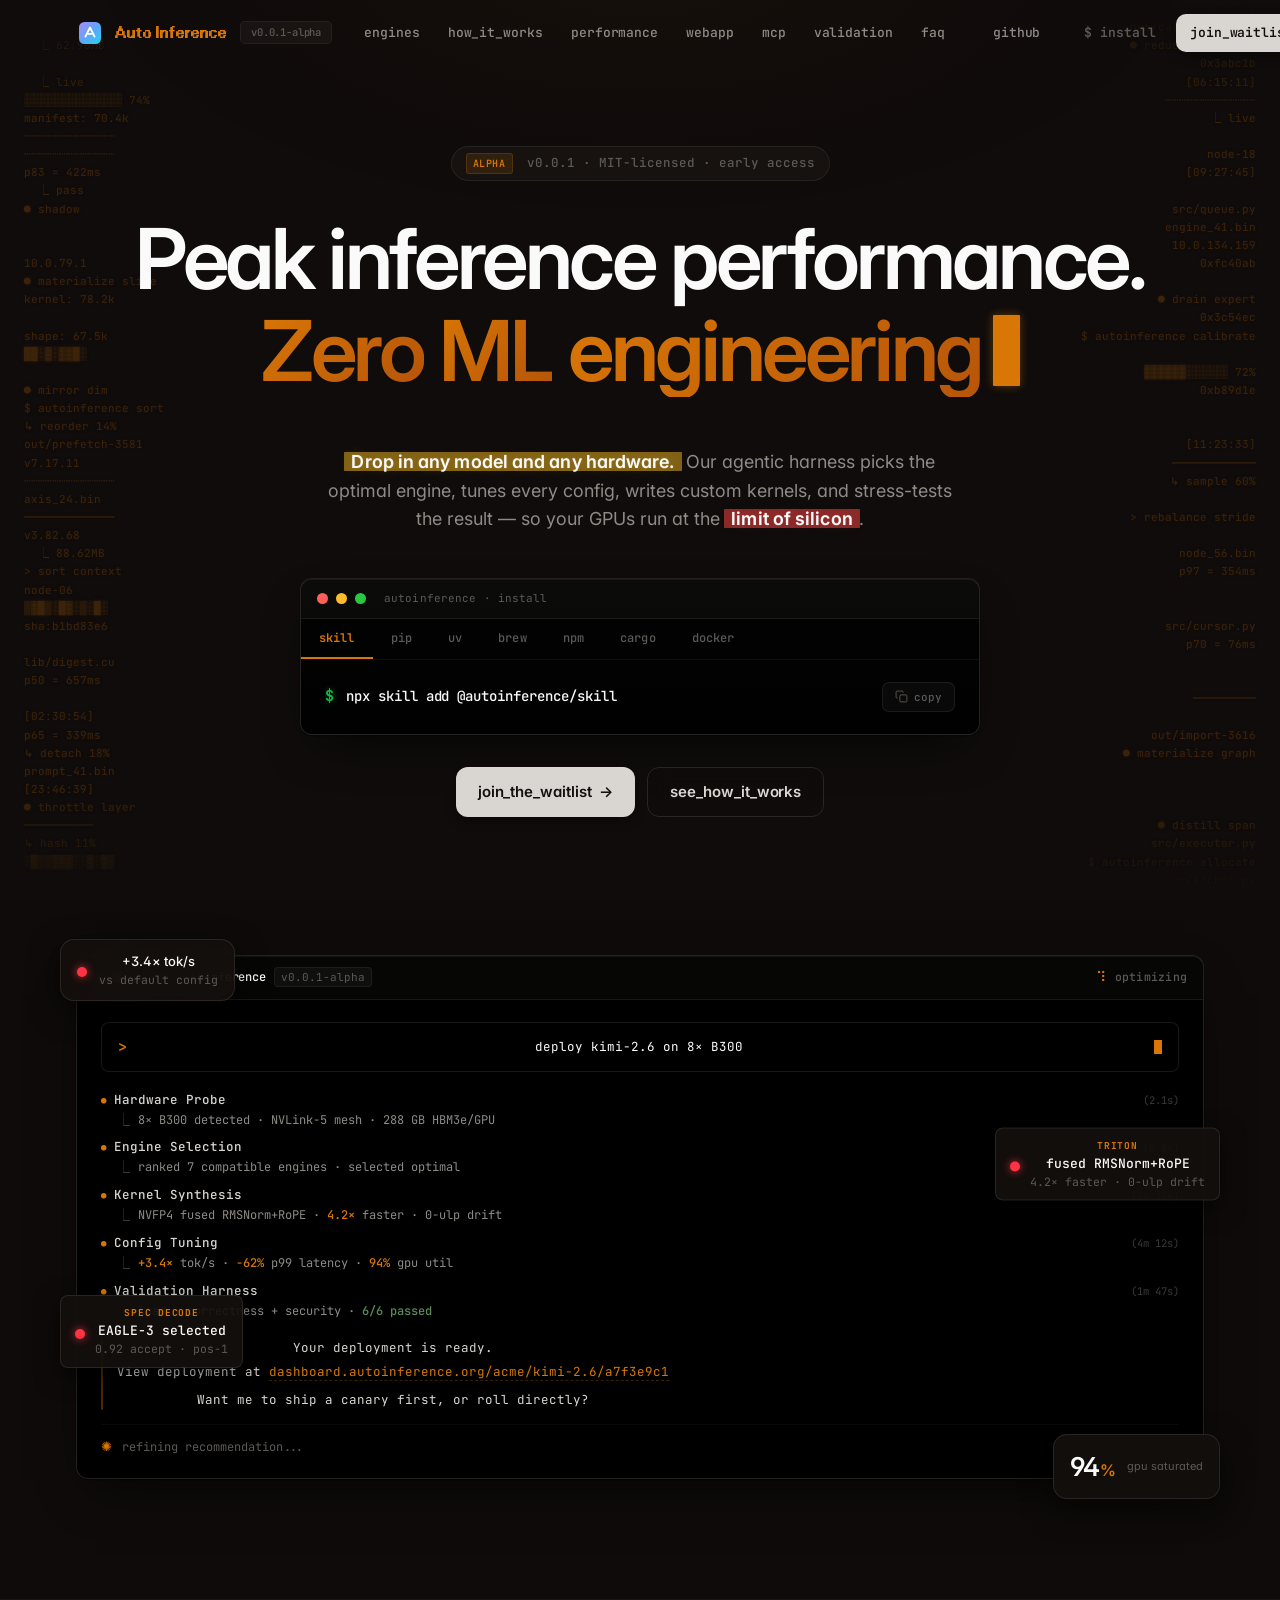
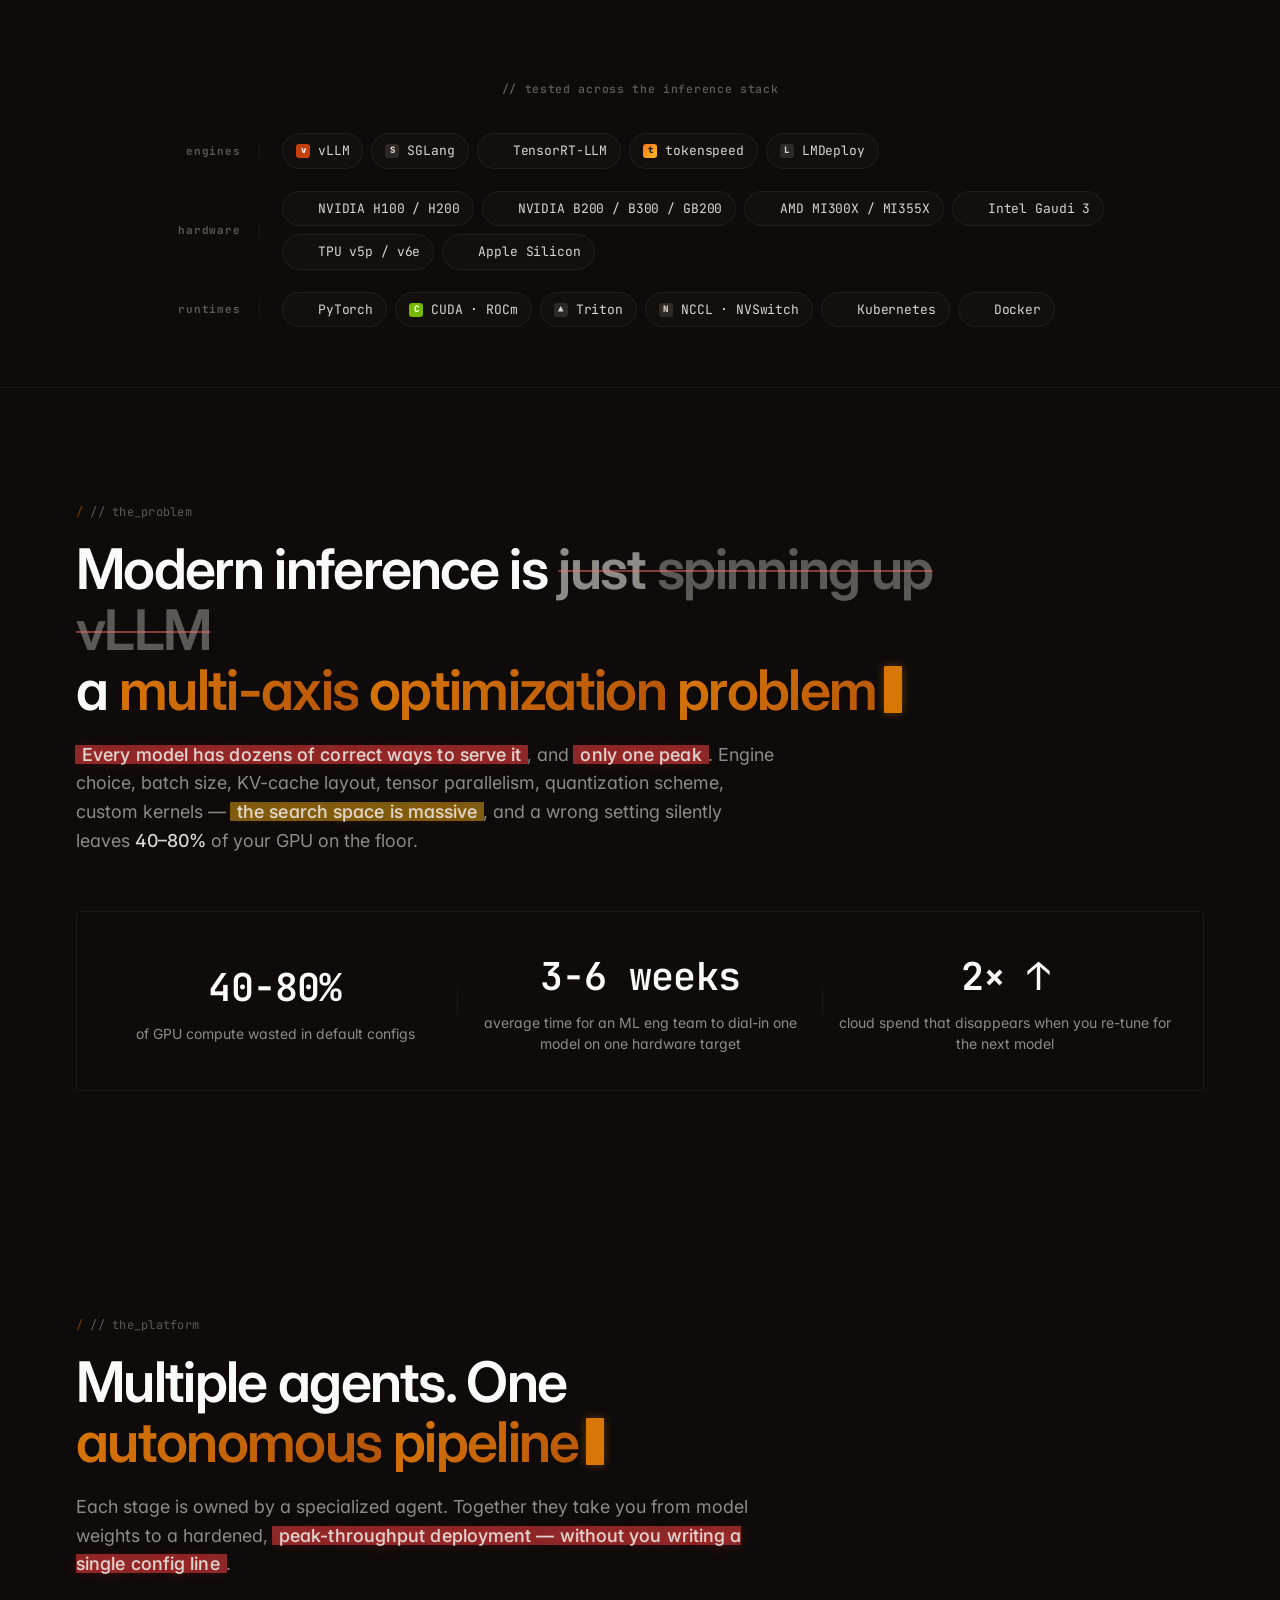
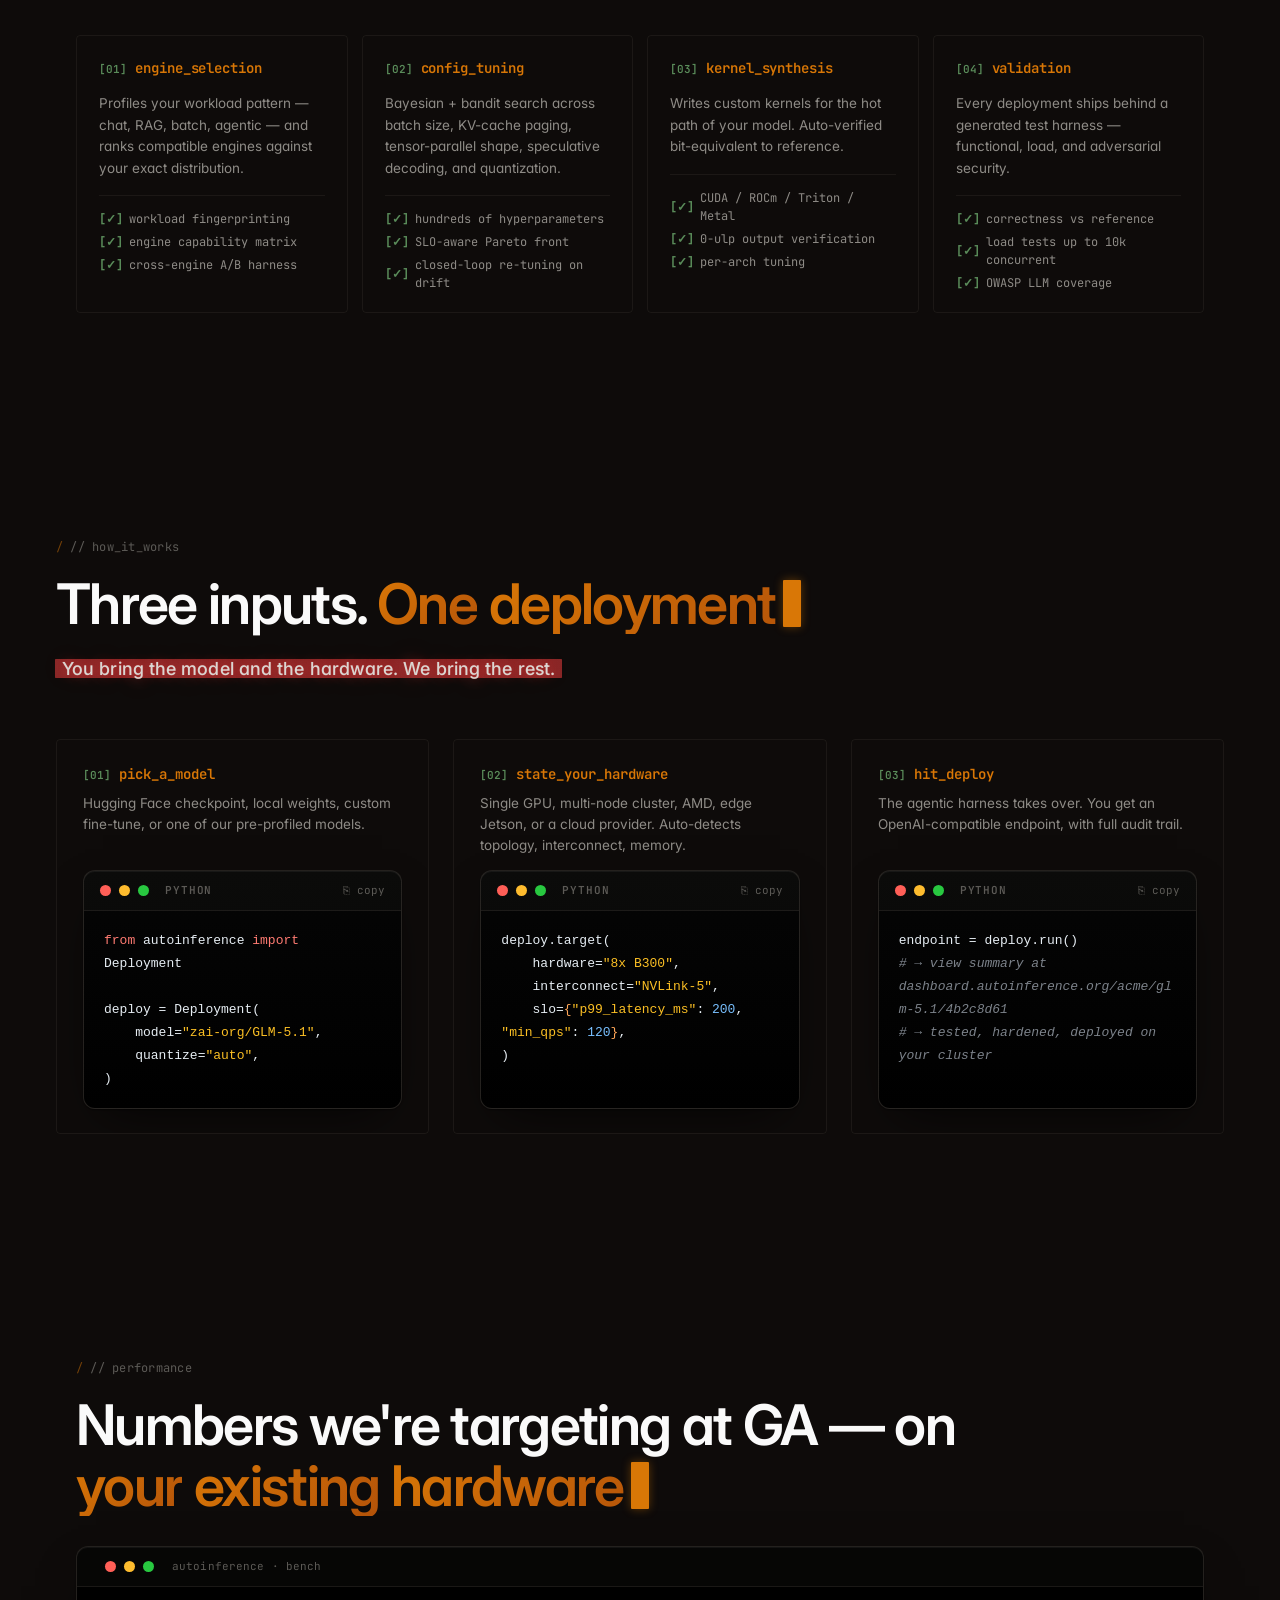
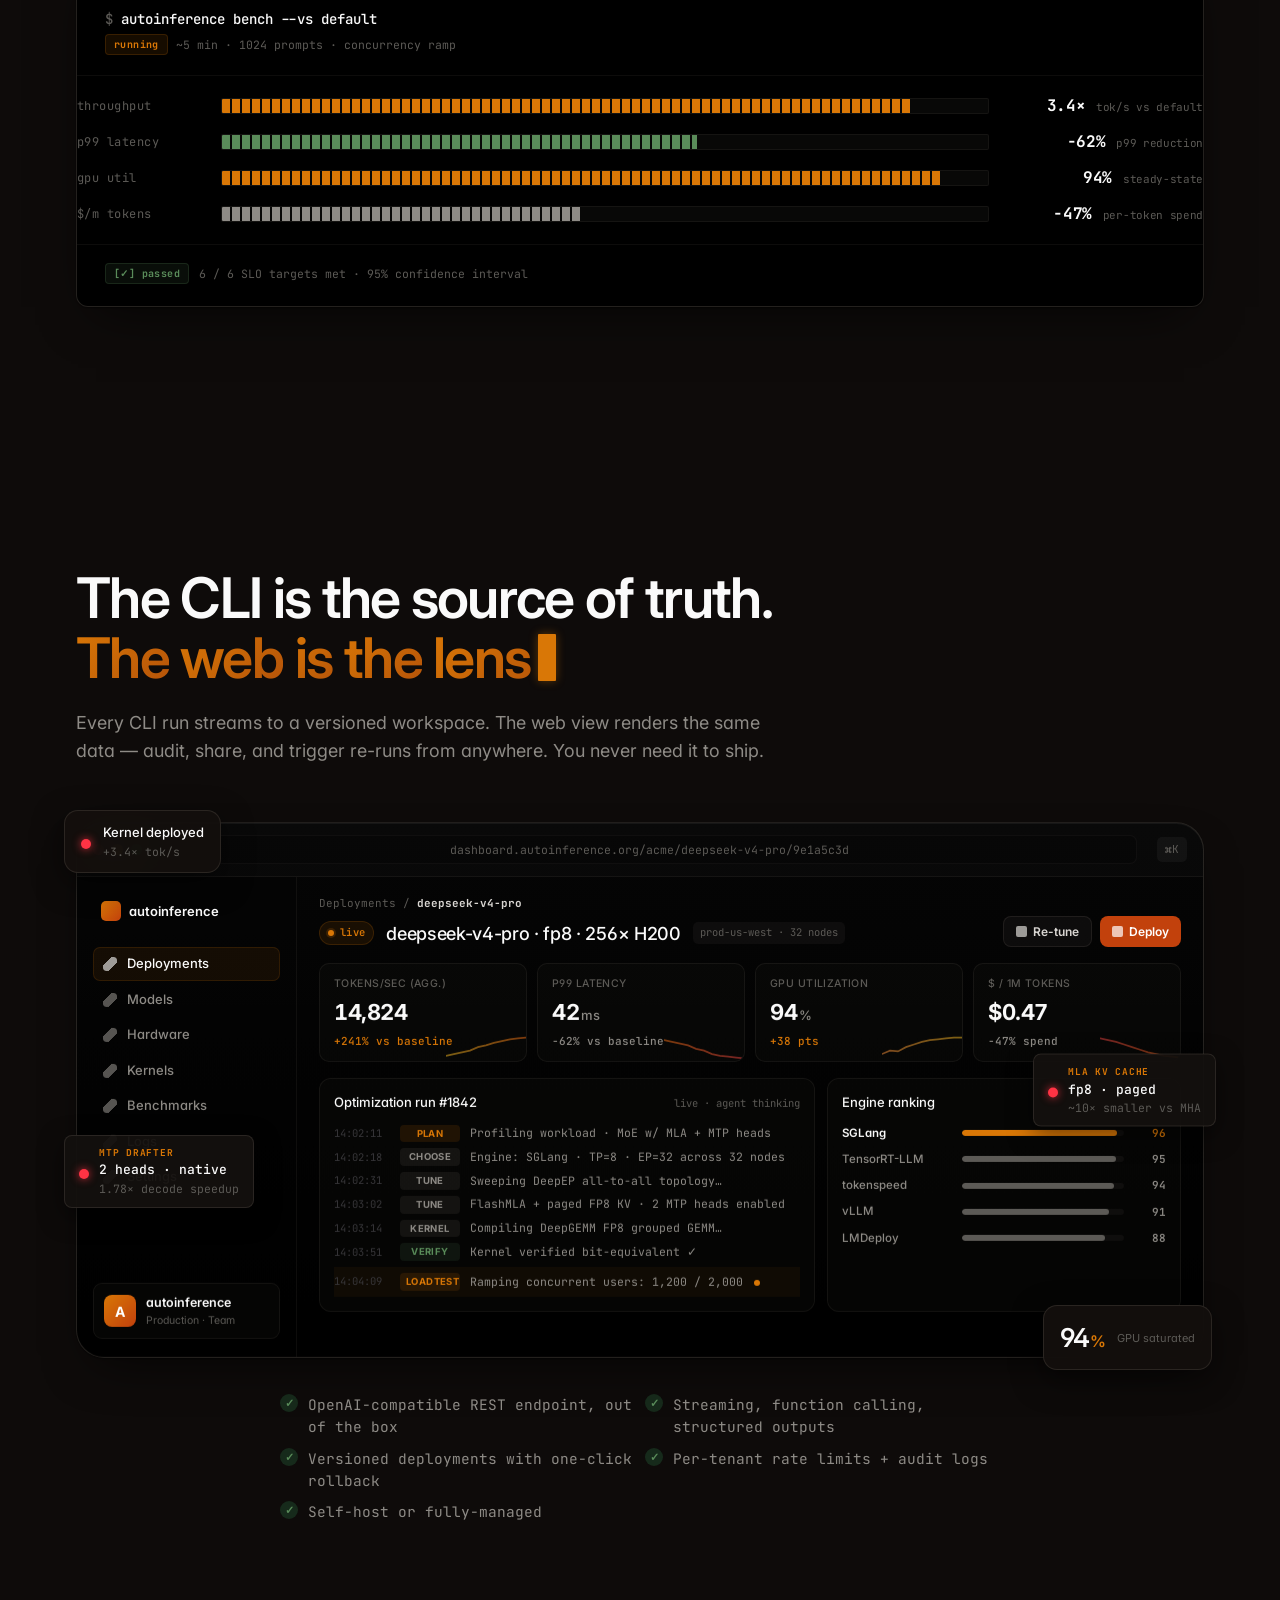
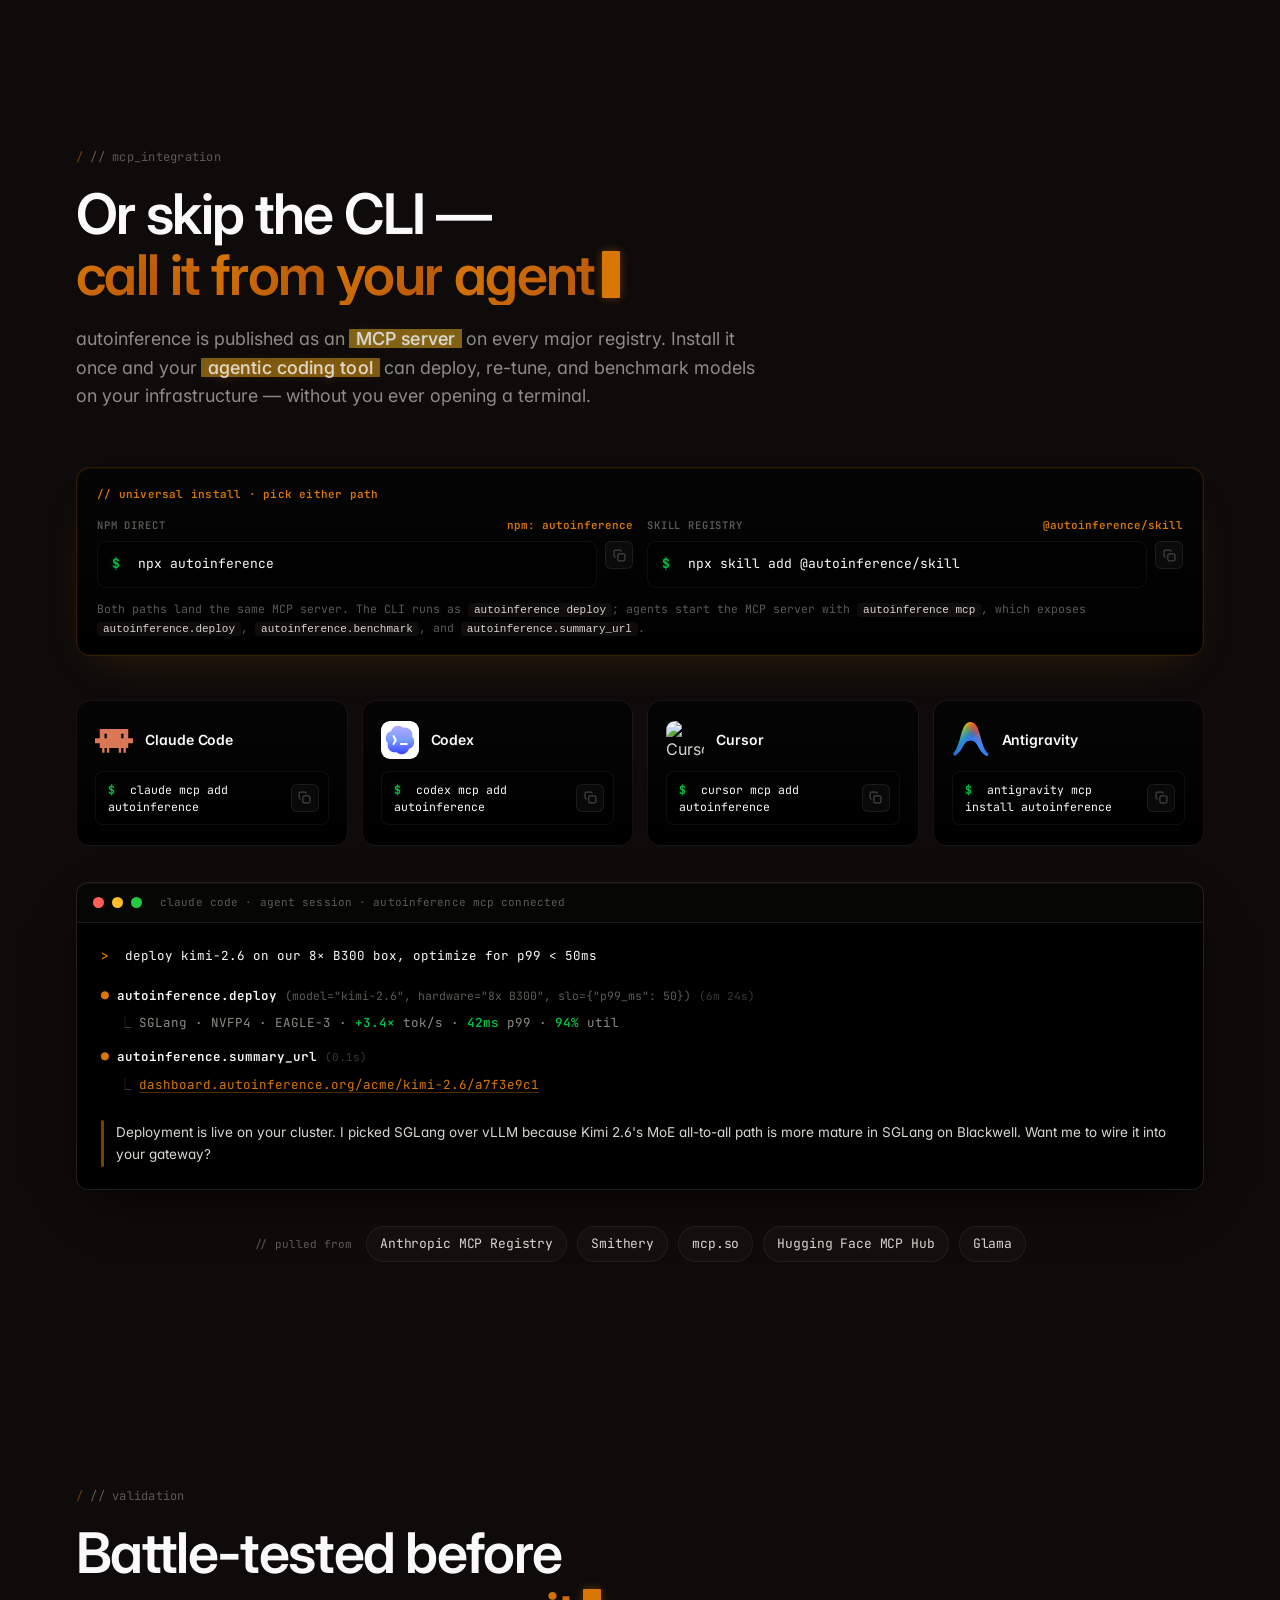
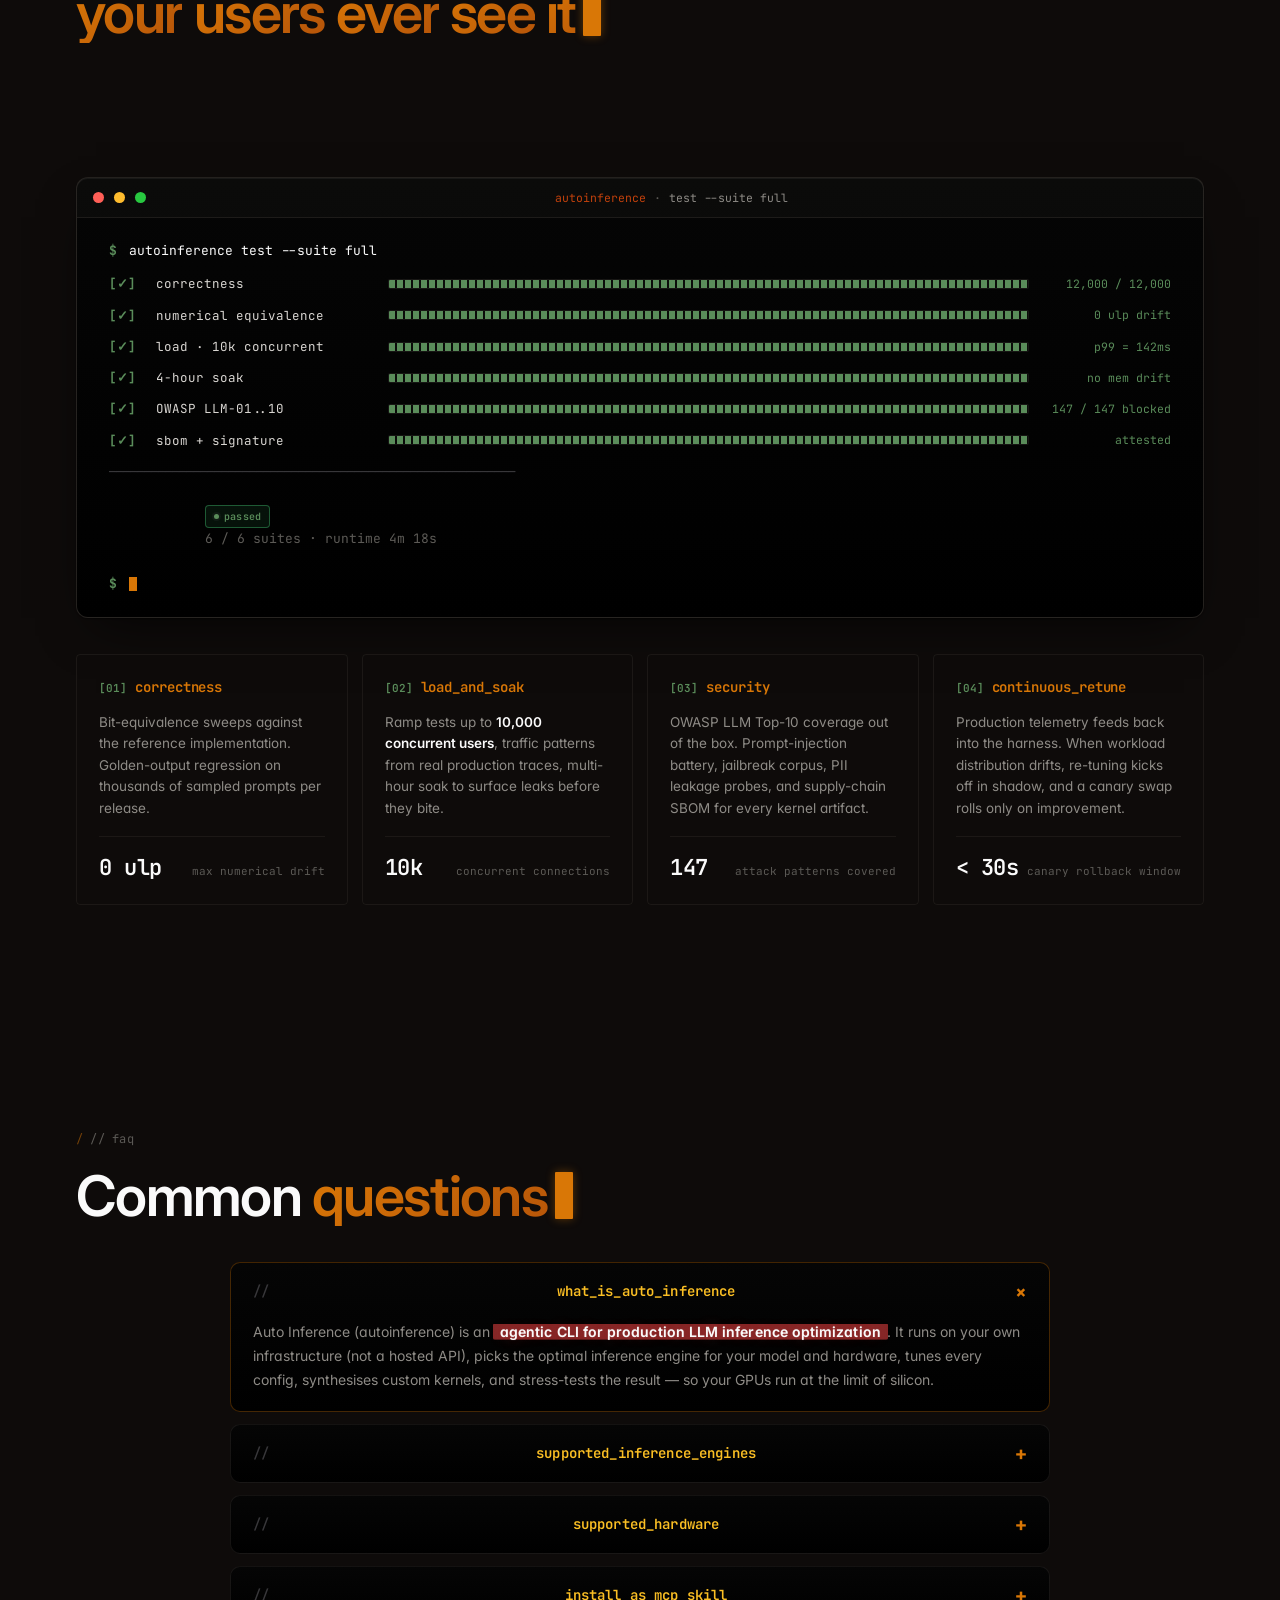
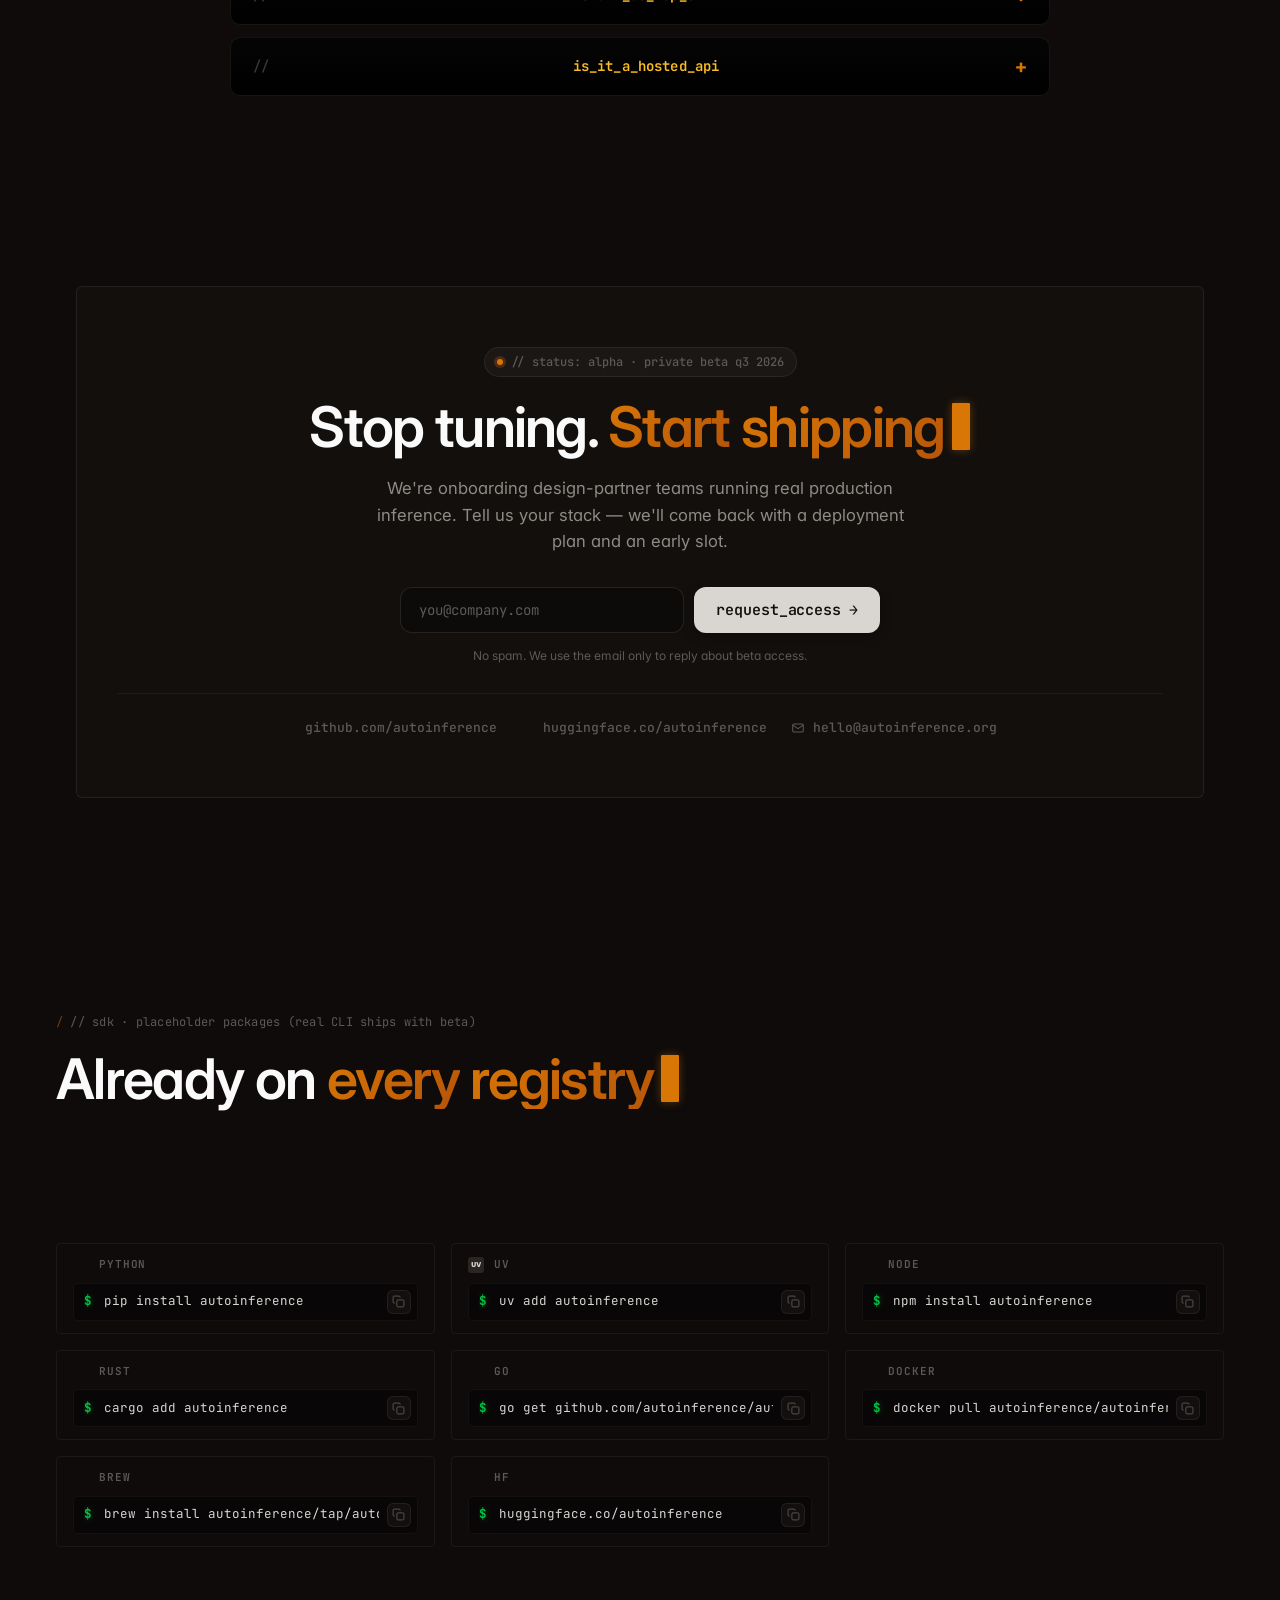
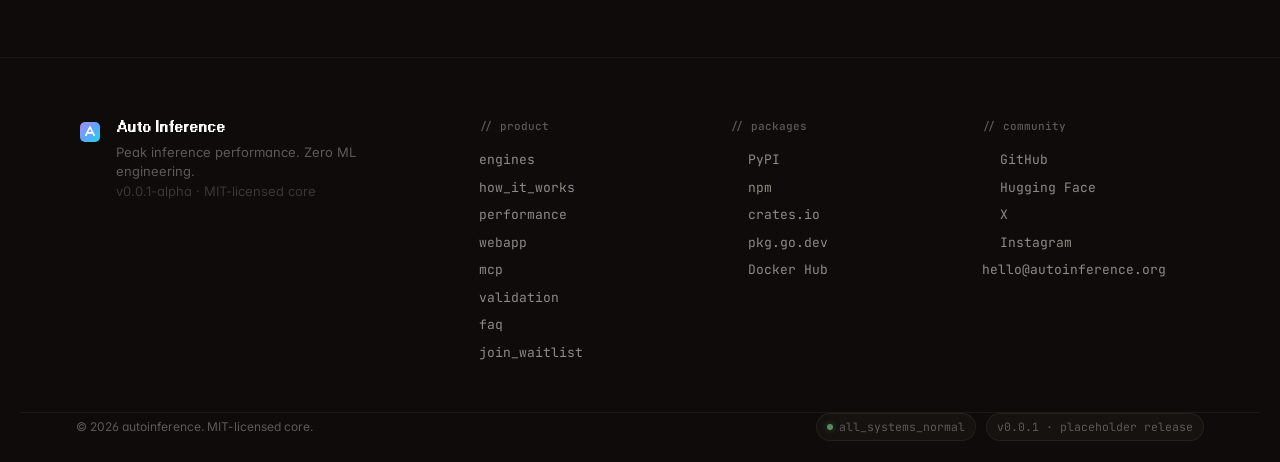
==== commit febe08be: "v9.2: FAQ aesthetic pass — terminal '//' style, amber questions, red highlighters Three targeted pol" ====
--- a/index.html
+++ b/index.html
@@ -1290,16 +1290,16 @@
 
       <div class="faq" data-reveal>
         <details class="faq__item" open>
-          <summary class="faq__q">What is Auto Inference?</summary>
+          <summary class="faq__q"><span class="faq__qSlash">//</span> what_is_auto_inference</summary>
           <div class="faq__a">
             <p>
-              Auto Inference (autoinference) is an <em class="hl">agentic CLI for production LLM inference optimization</em>. It runs on your own infrastructure (not a hosted API), picks the optimal inference engine for your model and hardware, tunes every config, synthesises custom kernels, and stress-tests the result &mdash; so your GPUs run at the limit of silicon.
+              Auto Inference (autoinference) is an <em class="hl-red hl-keepwhite">agentic CLI for production LLM inference optimization</em>. It runs on your own infrastructure (not a hosted API), picks the optimal inference engine for your model and hardware, tunes every config, synthesises custom kernels, and stress-tests the result &mdash; so your GPUs run at the limit of silicon.
             </p>
           </div>
         </details>
 
         <details class="faq__item">
-          <summary class="faq__q">Which inference engines does Auto Inference support?</summary>
+          <summary class="faq__q"><span class="faq__qSlash">//</span> supported_inference_engines</summary>
           <div class="faq__a">
             <p>
               Auto Inference ranks and tunes across <strong>vLLM</strong>, <strong>SGLang</strong>, <strong>TensorRT-LLM</strong>, <strong>tokenspeed</strong>, and <strong>LMDeploy</strong>. The agentic pipeline picks whichever engine is genuinely optimal for the chosen model + hardware combination &mdash; e.g. SGLang wins for DeepSeek-family MoE deployments on H200; NVFP4 / fused Triton paths win for Kimi 2.6 on B300.
@@ -1308,7 +1308,7 @@
         </details>
 
         <details class="faq__item">
-          <summary class="faq__q">What hardware can Auto Inference deploy to?</summary>
+          <summary class="faq__q"><span class="faq__qSlash">//</span> supported_hardware</summary>
           <div class="faq__a">
             <p>
               NVIDIA <strong>H100, H200, B200, B300, GB200</strong> (single-node and multi-node, demonstrated up to 32-node &times; 8-GPU = 256&times; H200); AMD <strong>MI300X</strong> and <strong>MI355X</strong>; <strong>Intel Gaudi 3</strong>; Google <strong>TPU v5p</strong> and <strong>v6e</strong>; and Apple Silicon for local development.
@@ -1317,7 +1317,7 @@
         </details>
 
         <details class="faq__item">
-          <summary class="faq__q">How do I install Auto Inference as an MCP skill?</summary>
+          <summary class="faq__q"><span class="faq__qSlash">//</span> install_as_mcp_skill</summary>
           <div class="faq__a">
             <p>
               Run <code>npx skill add @autoinference/skill</code>, or <code>npx -y @autoinference/skill</code>, in any MCP-aware client (Claude Code, Codex, Cursor, Antigravity). Per-editor short forms: <code>claude mcp add autoinference</code>, <code>codex mcp add autoinference</code>, <code>cursor mcp add autoinference</code>, <code>antigravity mcp install autoinference</code>.
@@ -1326,10 +1326,10 @@
         </details>
 
         <details class="faq__item">
-          <summary class="faq__q">Is Auto Inference a hosted inference API?</summary>
+          <summary class="faq__q"><span class="faq__qSlash">//</span> is_it_a_hosted_api</summary>
           <div class="faq__a">
             <p>
-              No. Auto Inference is a CLI tool that runs on your own GPU cluster. There is no <code>api.autoinference.org</code> endpoint. The mental model is <em class="hl">wandb for inference</em>: wandb does hyperparameter tuning for training; autoinference does parameter tuning for production inference and gives you a dashboard URL per deployment at <code>dashboard.autoinference.org/&lt;user&gt;/&lt;project&gt;/&lt;hash&gt;</code>.
+              No. Auto Inference is a CLI tool that runs on your own GPU cluster. There is no <code>api.autoinference.org</code> endpoint. The mental model is <em class="hl-red hl-keepwhite">wandb for inference</em>: wandb does hyperparameter tuning for training; autoinference does parameter tuning for production inference and gives you a dashboard URL per deployment at <code>dashboard.autoinference.org/&lt;user&gt;/&lt;project&gt;/&lt;hash&gt;</code>.
             </p>
           </div>
         </details>
--- a/style.css
+++ b/style.css
@@ -4425,16 +4425,22 @@
   list-style: none;
   cursor: pointer;
   padding: 18px 22px;
-  font-family: var(--font-sans);
-  font-size: 15px;
+  font-family: var(--font-mono);
+  font-size: 14px;
   font-weight: 600;
-  color: var(--fg-0);
+  color: #FBBF24;                  /* amber/yellow — matches IDE string color */
   display: flex;
   align-items: center;
   justify-content: space-between;
   gap: 16px;
-  letter-spacing: -0.005em;
+  letter-spacing: 0.01em;
   transition: color 0.15s ease;
+}
+.faq__qSlash {
+  color: var(--fg-4);              /* dim, like a real code-comment '//' */
+  font-weight: 500;
+  margin-right: 8px;
+  user-select: none;
 }
 .faq__q::-webkit-details-marker { display: none; }
 .faq__q::after {
@@ -4447,7 +4453,8 @@
   flex-shrink: 0;
 }
 .faq__item[open] .faq__q::after { transform: rotate(45deg); }
-.faq__q:hover { color: var(--orange-400); }
+.faq__q:hover { color: #FDE68A; }   /* lighter amber on hover */
+.faq__q:hover .faq__qSlash { color: var(--orange-400); }
 .faq__a {
   padding: 0 22px 20px;
 }
@@ -4470,9 +4477,48 @@
 .faq__a strong { color: var(--fg-0); font-weight: 600; }
 @media (max-width: 640px) {
   .section--faq { padding: 64px 0; }
-  .faq__q { padding: 16px 18px; font-size: 14px; }
+  .faq__q { padding: 16px 18px; font-size: 13px; }
+  .faq__qSlash { margin-right: 6px; }
   .faq__a { padding: 0 18px 16px; }
   .faq__a p { font-size: 13.5px; }
 }
 
-
+/* ============================================================================
+   TERMINAL-WINDOW EDGE POLISH  (final pass)
+   Sharper border + macOS-style triple-layer shadow on every terminal-window
+   surface so the edges look LIT, not soft. Was: 0.08-alpha border + a single
+   80px-spread mushy drop shadow → corners looked fuzzy / "unasthetic".
+   Now: 0.14 border + inset top rim highlight + crisp 1px definition shadow
+   + tighter 50px drop. Applied to ALL terminal surfaces together so the
+   whole page stays one visual family.
+   ============================================================================ */
+.install-hero,
+.agentw,
+.hstep .codeblock,
+.ascii-perf,
+.mock--dashwarm,
+.mcp-demo,
+.testterm,
+.termx {
+  border: 1px solid rgba(255, 230, 210, 0.14) !important;
+  box-shadow:
+    inset 0 1px 0 rgba(255, 255, 255, 0.05),
+    0 1px 2px rgba(0, 0, 0, 0.55),
+    0 20px 50px -20px rgba(0, 0, 0, 0.75) !important;
+}
+
+/* Chrome bars (the strip with the traffic-light dots) get a crisper
+   bottom-edge separator so it reads as a real window header, not
+   washed-out warm tint */
+.install-hero__chrome,
+.agentw__chrome,
+.codeblock__head,
+.ascii-perf__chrome,
+.mcp-demo__chrome,
+.testterm__chrome,
+.termx__chrome {
+  background: rgba(255, 230, 210, 0.025) !important;
+  border-bottom: 1px solid rgba(255, 230, 210, 0.08) !important;
+}
+
+
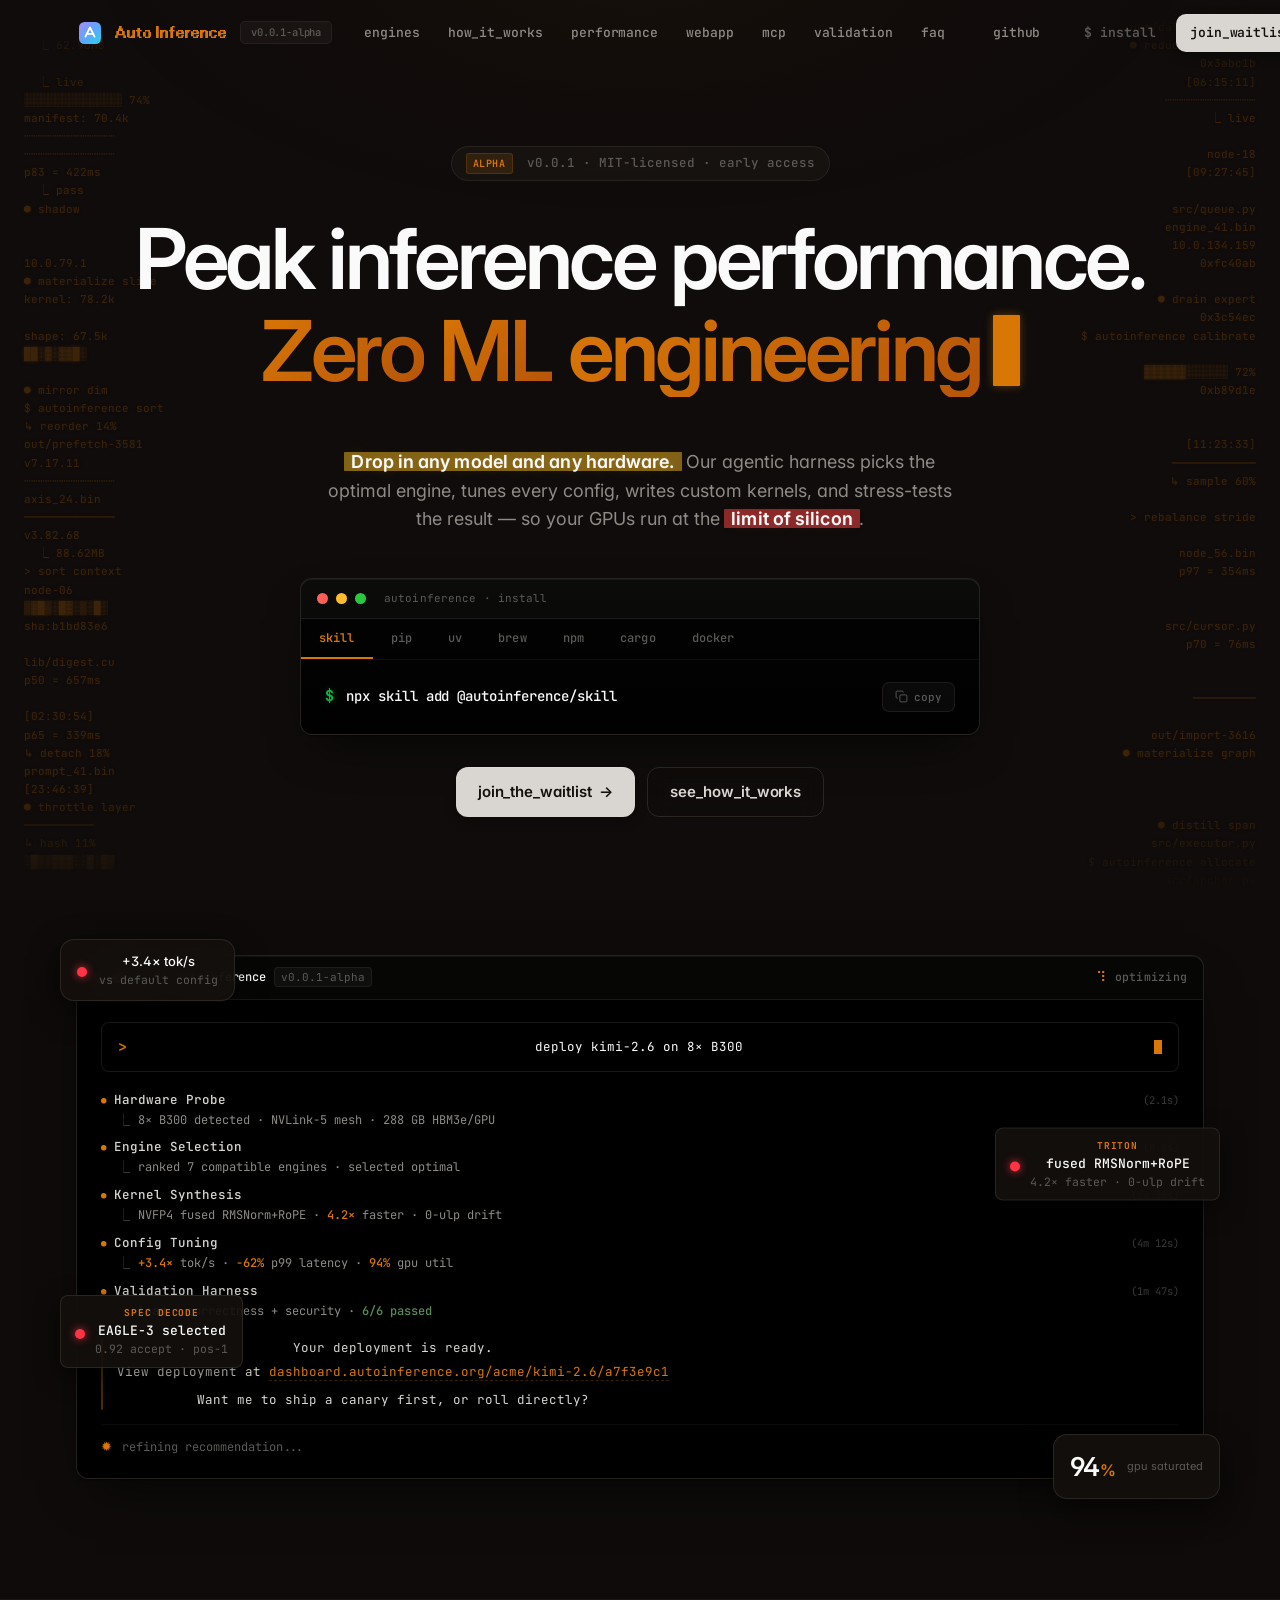
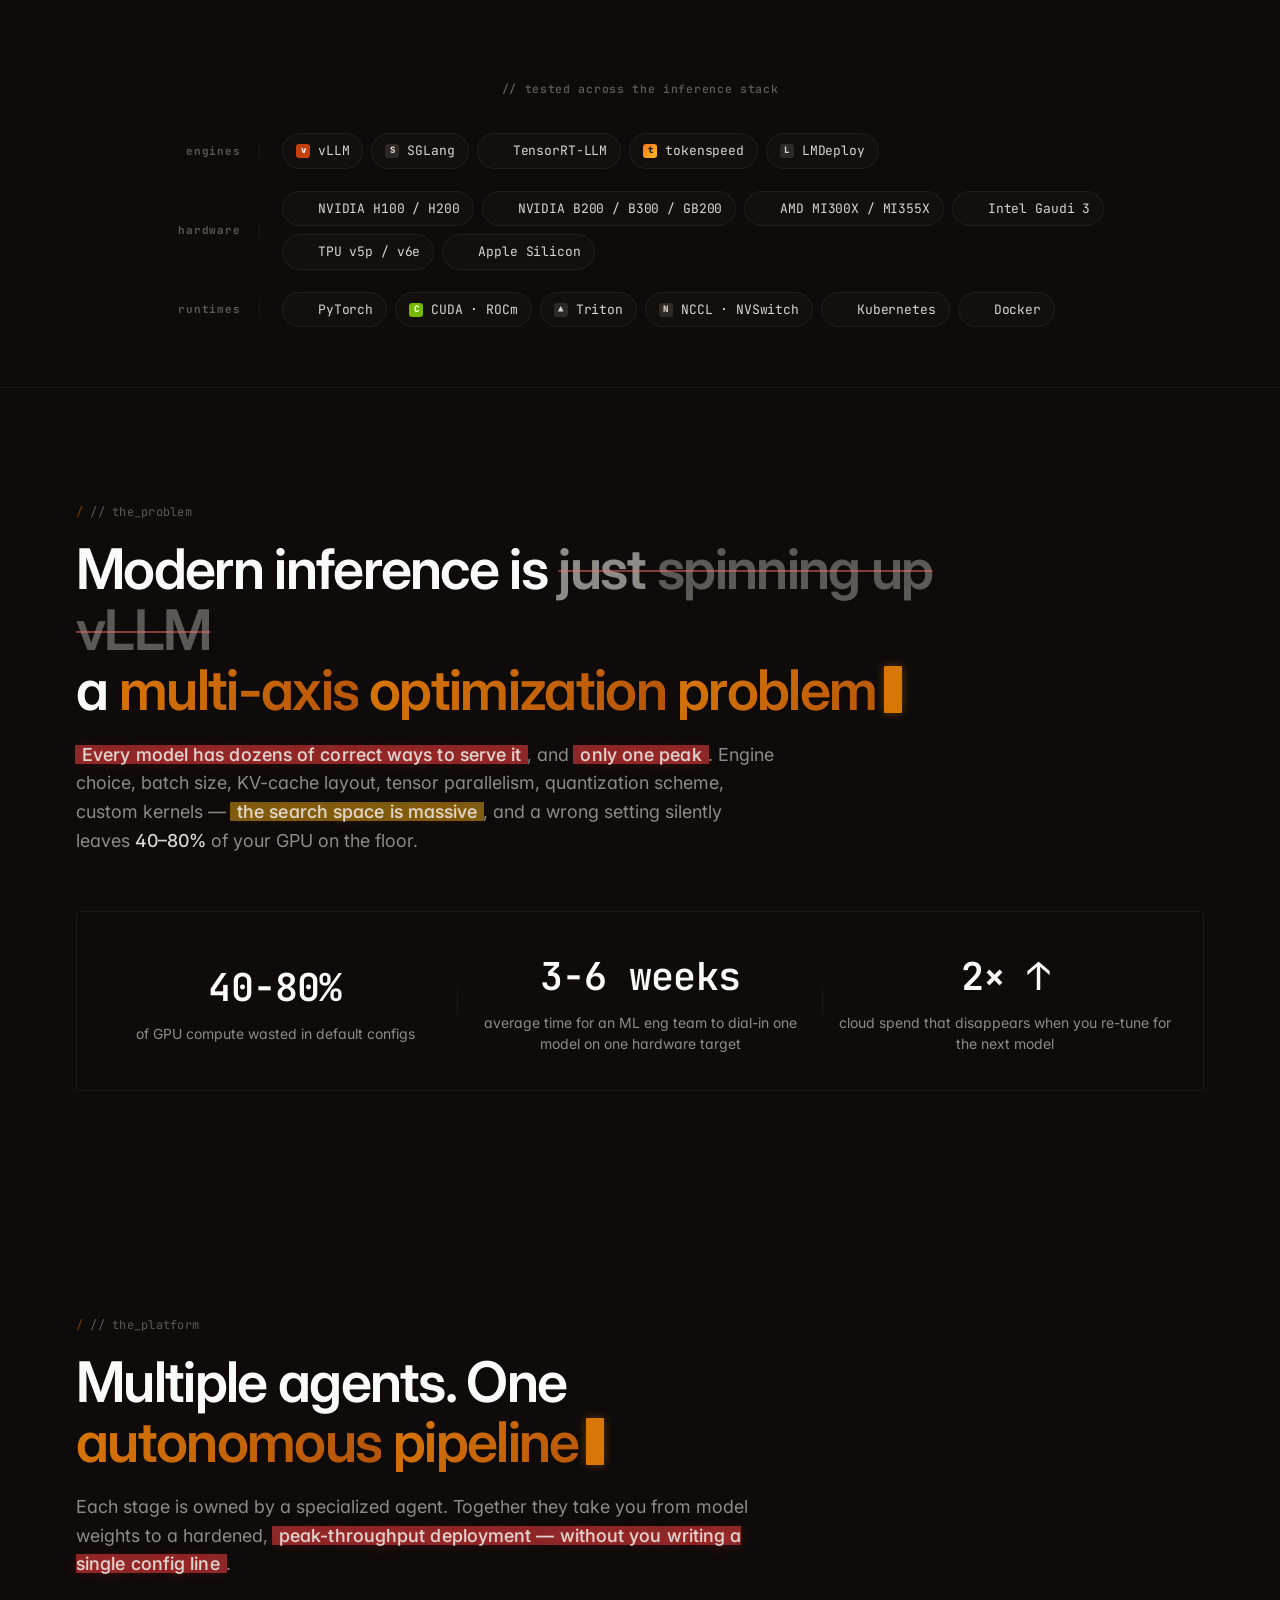
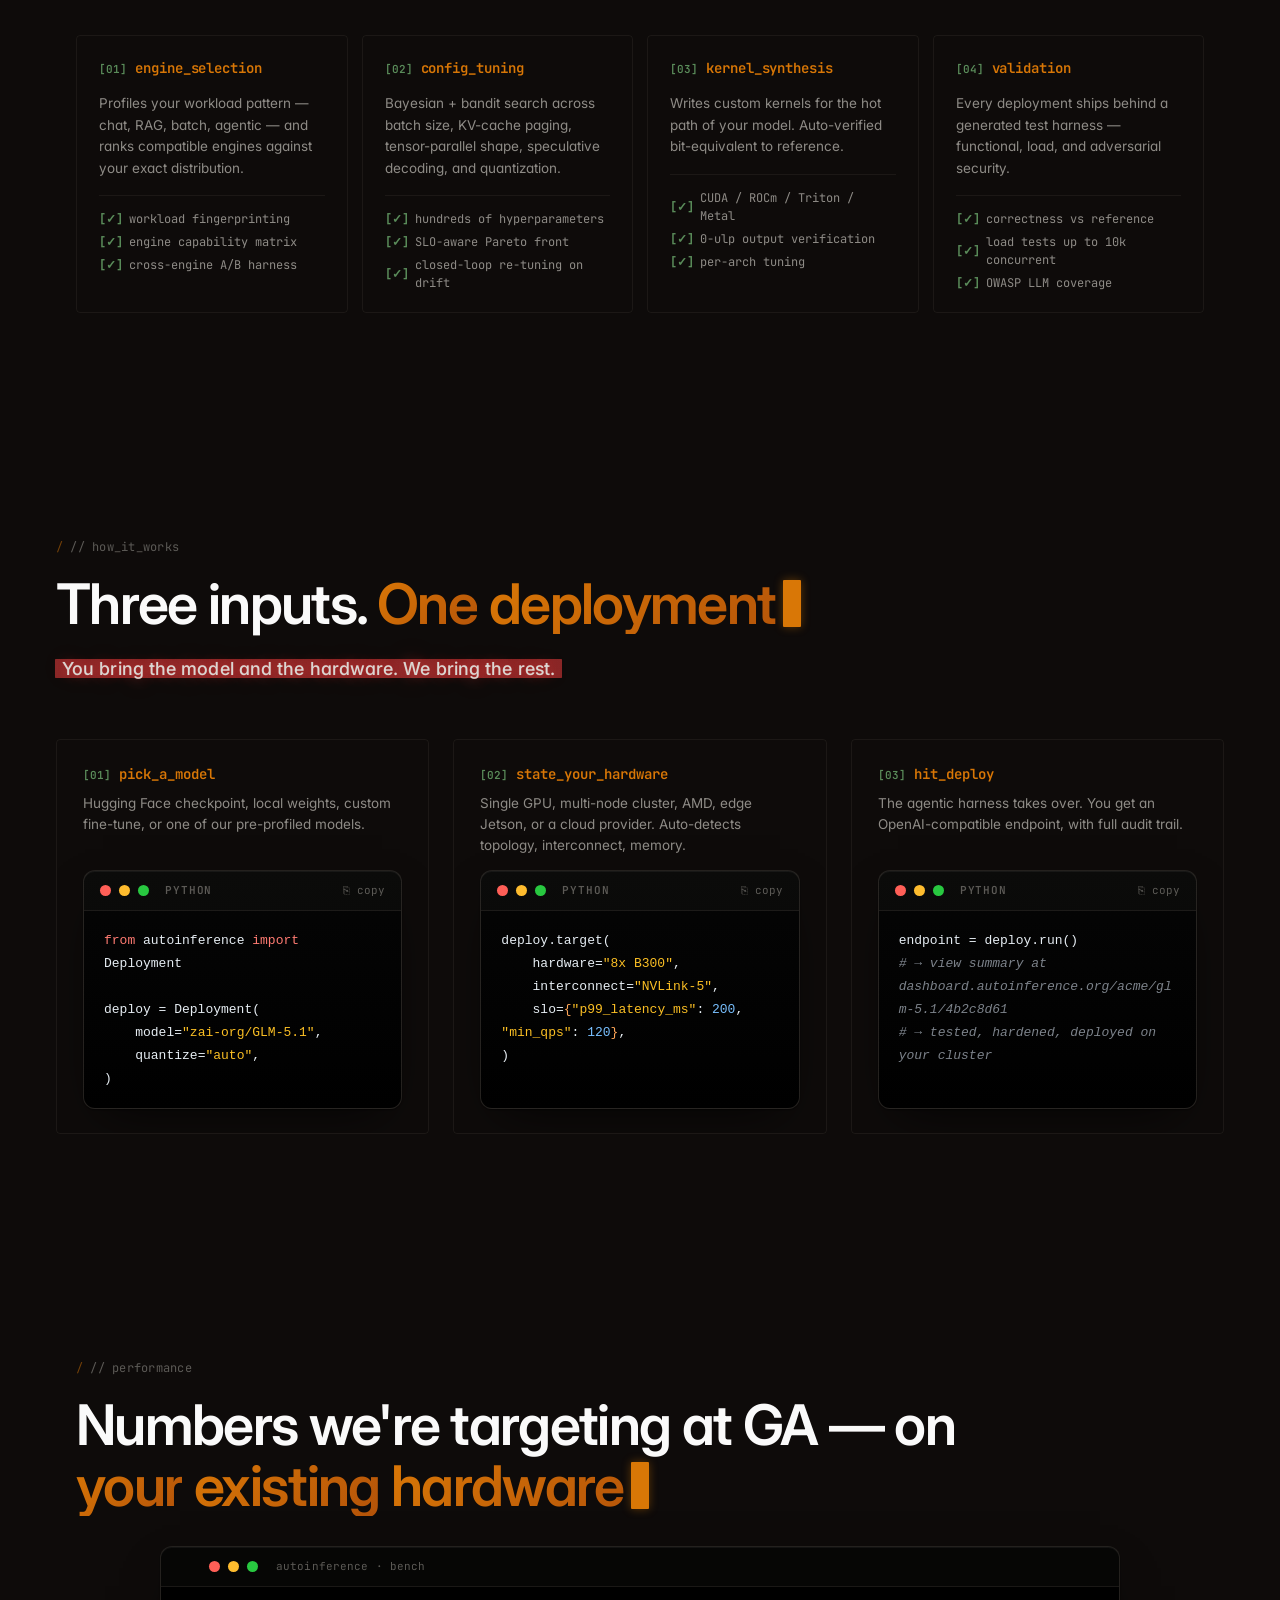
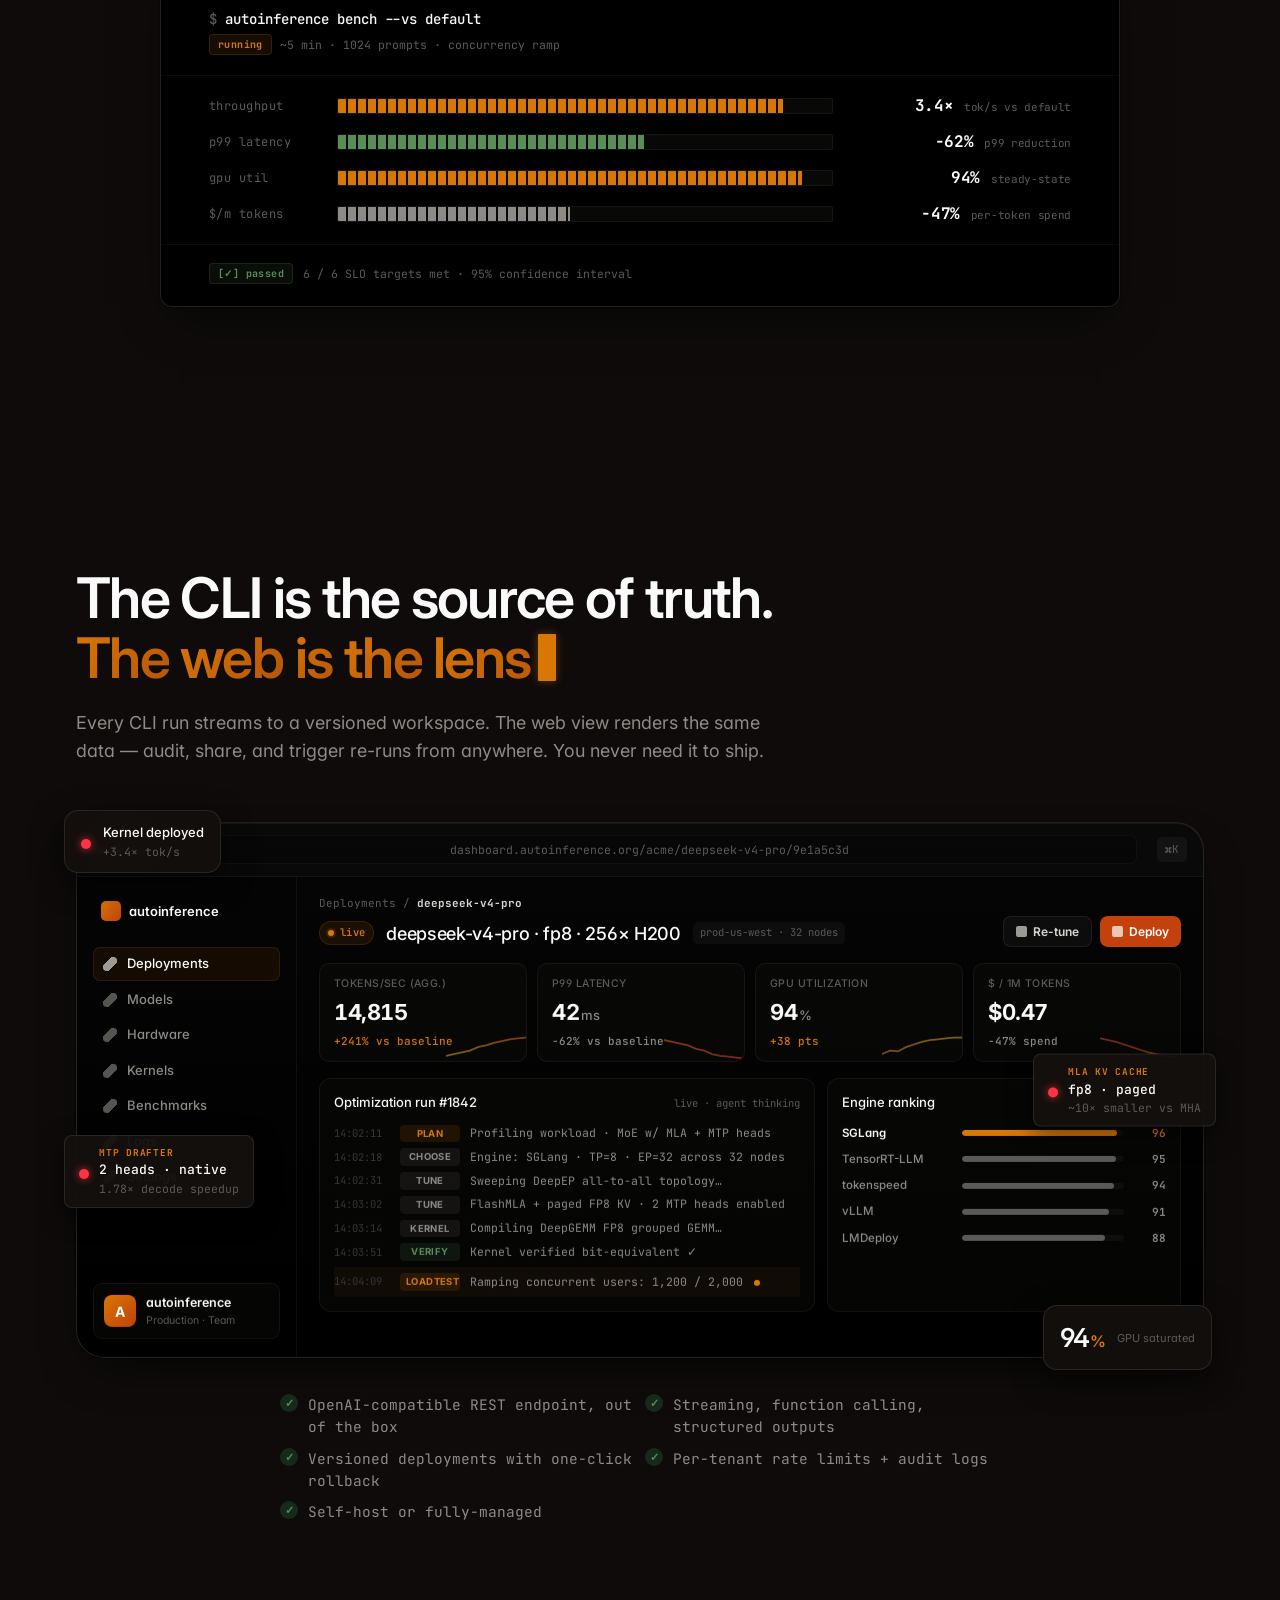
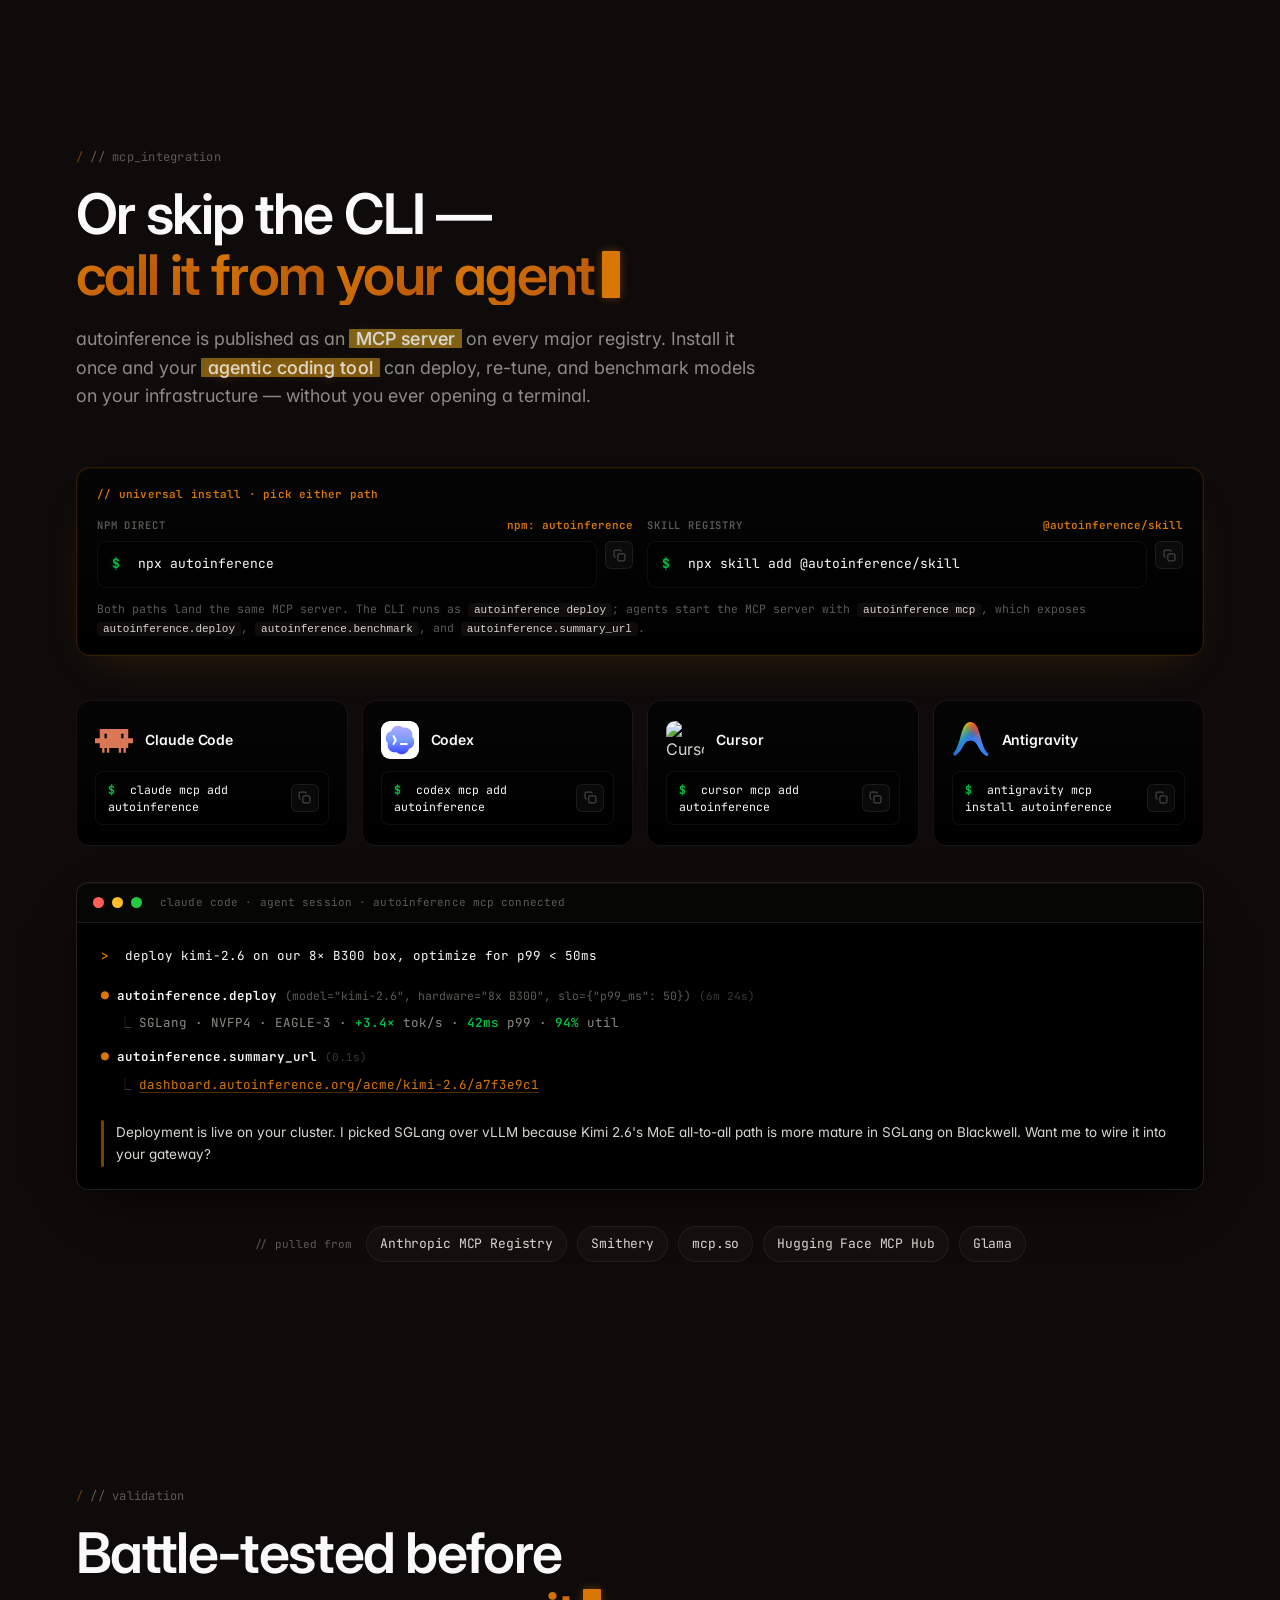
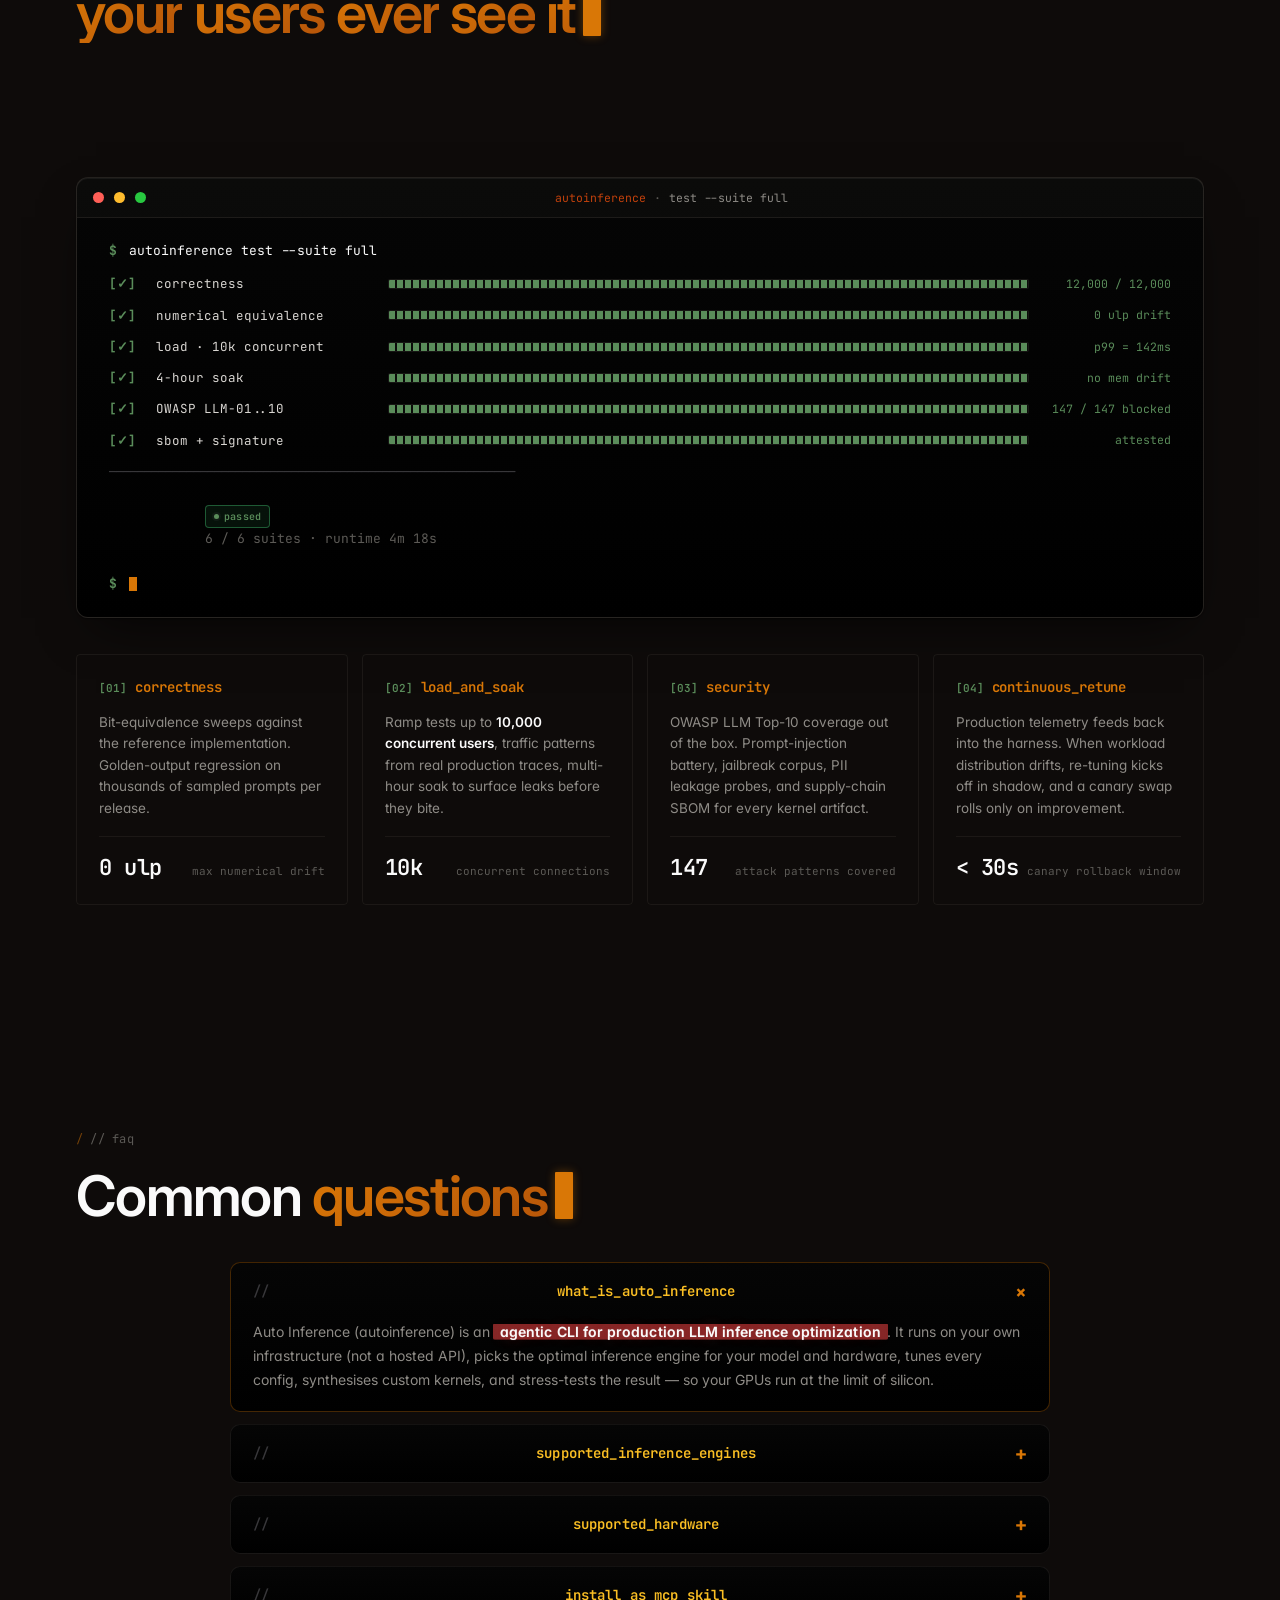
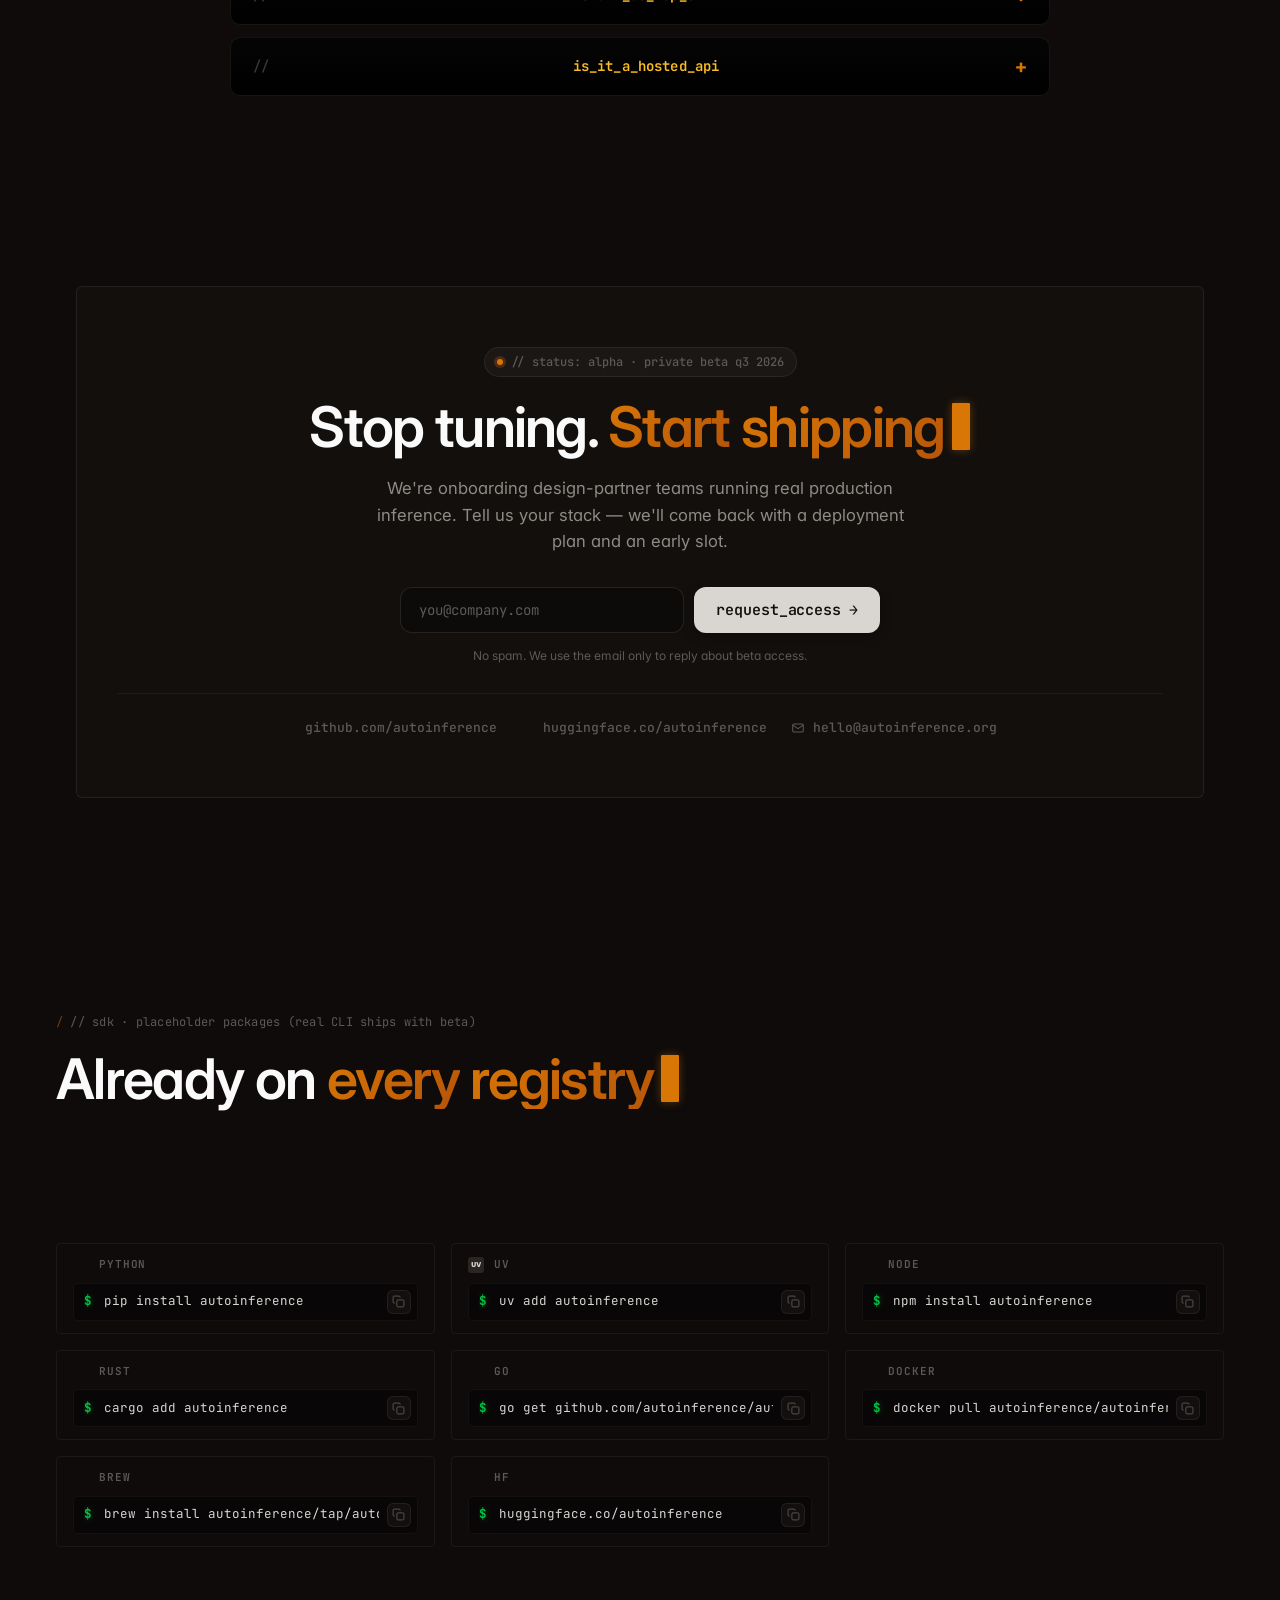
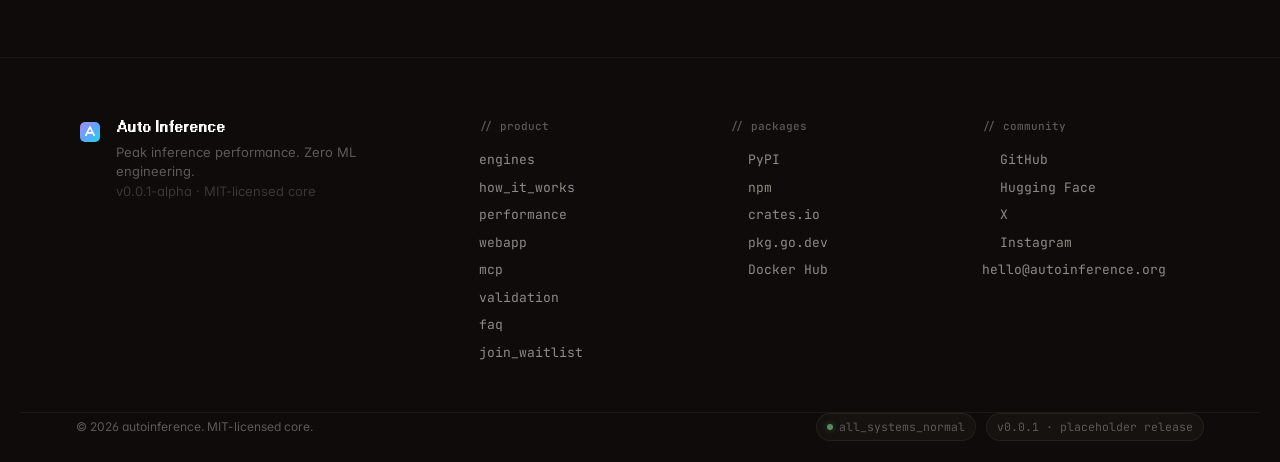
==== commit c8985981: "v9.5: real waitlist signup — Formspree backend + dedup + confetti success modal Replaces the mock _a" ====
--- a/index.html
+++ b/index.html
@@ -1349,13 +1349,32 @@
           We're onboarding design-partner teams running real production inference. Tell us your stack &mdash;
           we'll come back with a deployment plan and an early slot.
         </p>
-        <form class="cta__form" onsubmit="event.preventDefault(); window._aiSubmit(this);">
-          <input type="email" required placeholder="you@company.com" class="cta__email" autocomplete="email" />
+        <!-- =========================================================
+             WAITLIST FORM — posts to Formspree → hello@autoinference.org
+             SETUP (one-time): create a free form at https://formspree.io
+             with destination email hello@autoinference.org. Replace
+             FORMSPREE_FORM_ID below with the assigned form id
+             (looks like 'xpwlqyz' — the last segment of the action URL).
+             ========================================================= -->
+        <form class="cta__form" id="waitlistForm"
+              action="https://formspree.io/f/FORMSPREE_FORM_ID"
+              method="POST">
+          <input type="email" name="email" required
+                 placeholder="you@company.com"
+                 class="cta__email" autocomplete="email"
+                 spellcheck="false" autocapitalize="off" />
+          <!-- honeypot: real users won't fill this, bots will — Formspree drops the submission if it has content -->
+          <input type="text" name="_gotcha" tabindex="-1" autocomplete="off"
+                 style="position:absolute;left:-9999px;opacity:0;pointer-events:none;" aria-hidden="true" />
+          <input type="hidden" name="_subject" value="New autoinference.org waitlist signup" />
+          <input type="hidden" name="source" value="autoinference.org#waitlist" />
           <button type="submit" class="btn btn--primary btn--lg">
-            request_access <span class="btn__arrow">→</span>
+            <span class="btn__label">request_access</span>
+            <span class="btn__arrow">→</span>
+            <span class="btn__spinner" aria-hidden="true"></span>
           </button>
         </form>
-        <p class="cta__fine">
+        <p class="cta__fine" id="waitlistFine">
           No spam. We use the email only to reply about beta access.
         </p>
         <div class="cta__row">
@@ -1485,6 +1504,29 @@
     </div>
   </footer>
 
+  <!-- ===========================================================
+       WAITLIST SUCCESS MODAL  (shown after a confirmed signup,
+       fires confetti, dismissible via ESC / backdrop / × button)
+       =========================================================== -->
+  <div class="wl-modal" id="wlModal" hidden aria-hidden="true" role="dialog" aria-modal="true" aria-labelledby="wlModalTitle">
+    <div class="wl-modal__backdrop" data-wl-close></div>
+    <div class="wl-modal__card" role="document">
+      <button class="wl-modal__close" type="button" data-wl-close aria-label="Close">&times;</button>
+      <div class="wl-modal__emoji" aria-hidden="true">🎉</div>
+      <h3 class="wl-modal__title" id="wlModalTitle">Cheers! You're on the waitlist <span aria-hidden="true">🥳</span></h3>
+      <p class="wl-modal__sub">
+        We'll email <span class="wl-modal__email" id="wlModalEmail">you</span> the moment your beta slot opens up.
+      </p>
+      <div class="wl-modal__meta">
+        <span class="wl-modal__metaItem"><span class="dot dot--pulse" style="background:#00C244;box-shadow:0 0 8px rgba(0,194,68,0.55);"></span> on the list</span>
+        <span class="wl-modal__metaItem">private beta &middot; Q3 2026</span>
+      </div>
+      <button class="wl-modal__btn" type="button" data-wl-close>Sweet, close</button>
+    </div>
+  </div>
+
+  <!-- confetti library — pure JS, ~10kb gzipped, no deps, defers like the main script -->
+  <script src="https://cdn.jsdelivr.net/npm/canvas-confetti@1.9.3/dist/confetti.browser.min.js" defer></script>
   <script src="script.js" defer></script>
 </body>
 </html>
--- a/style.css
+++ b/style.css
@@ -2092,7 +2092,9 @@
    ASCII PERFORMANCE BAR CHART
    ========================================================================= */
 .ascii-perf {
-  margin-top: 30px;
+  --ax-pad: 48px;                /* one knob — controls ALL horizontal padding inside the widget */
+  margin: 30px auto 0;
+  max-width: 960px;              /* tighter than v9.3 1080px so the widget is more proportionate */
   background: #000000 !important;
   border: 1px solid rgba(255, 230, 210, 0.08);
   border-radius: 12px;
@@ -2105,7 +2107,7 @@
 .ascii-perf::before { display: none; }
 .ascii-perf__chrome {
   display: flex; align-items: center; gap: 8px;
-  padding: 11px 28px;
+  padding: 11px var(--ax-pad);
   background: rgba(255, 230, 210, 0.02);
   border-bottom: 1px solid rgba(255, 230, 210, 0.05);
 }
@@ -2116,15 +2118,8 @@
   color: var(--fg-3);
   letter-spacing: 0.01em;
 }
-.ascii-perf__head,
-.ascii-perf__rows,
-.ascii-perf__foot {
-  padding-left: 28px;
-  padding-right: 28px;
-}
-.ascii-perf__head { padding-top: 22px; }
-.ascii-perf__foot { padding-bottom: 22px; }
-.ascii-perf__head { margin-bottom: 20px; }
+.ascii-perf__head { padding: 22px var(--ax-pad) 0; margin-bottom: 20px; }
+.ascii-perf__foot { padding: 0 var(--ax-pad) 22px; }
 .ascii-perf__title {
   font-size: 14px; color: var(--fg-0); font-weight: 600;
   margin-bottom: 4px;
@@ -2152,14 +2147,14 @@
 
 .ascii-perf__rows {
   display: flex; flex-direction: column; gap: 12px;
-  padding: 18px 0;
+  padding: 18px var(--ax-pad);    /* was '18px 0' — that shorthand was wiping the horizontal padding to zero */
   border-top: 1px dashed var(--border);
   border-bottom: 1px dashed var(--border);
 }
 .ascii-perf__row {
   display: grid;
-  grid-template-columns: 130px 1fr 200px;
-  gap: 14px; align-items: center;
+  grid-template-columns: 110px 1fr 220px;
+  gap: 18px; align-items: center;
   font-size: 13px;
 }
 @media (max-width: 700px) {
@@ -4280,6 +4275,7 @@
   .codeblock__head { padding: 10px 14px; }
 
   /* ---- Performance ASCII bar widget --------------------------------- */
+  .ascii-perf { max-width: 100%; }                /* fill the mobile viewport */
   .ascii-perf__chrome { padding: 10px 18px; }
   .ascii-perf__head { padding: 18px 18px 0 18px; margin-bottom: 12px; }
   .ascii-perf__rows { padding-left: 18px; padding-right: 18px; }
@@ -4521,4 +4517,167 @@
   border-bottom: 1px solid rgba(255, 230, 210, 0.08) !important;
 }
 
-
+/* ============================================================================
+   WAITLIST FORM — submit spinner + error state on the fine-print line
+   ============================================================================ */
+.cta__form button[type="submit"] {
+  position: relative;
+}
+.btn__spinner {
+  display: none;
+  width: 14px; height: 14px;
+  border-radius: 50%;
+  border: 2px solid rgba(255, 255, 255, 0.25);
+  border-top-color: #FFFFFF;
+  animation: wl-spin 0.7s linear infinite;
+  margin-left: 6px;
+}
+.cta__form.is-submitting .btn__arrow { display: none; }
+.cta__form.is-submitting .btn__spinner { display: inline-block; }
+.cta__form.is-submitting button[type="submit"] { pointer-events: none; opacity: 0.85; }
+.cta__form input[type="email"]:invalid:not(:placeholder-shown) {
+  border-color: rgba(248, 113, 113, 0.5);
+}
+@keyframes wl-spin { to { transform: rotate(360deg); } }
+
+.cta__fine.is-error { color: #F87171; }
+.cta__fine.is-success { color: #00C244; }
+
+/* ============================================================================
+   WAITLIST SUCCESS MODAL — slides up + scales in, with confetti firing behind it
+   ============================================================================ */
+.wl-modal {
+  position: fixed; inset: 0;
+  z-index: 10000;
+  display: flex; align-items: center; justify-content: center;
+  padding: 20px;
+  opacity: 0;
+  pointer-events: none;
+  transition: opacity 0.25s ease;
+}
+.wl-modal.is-open {
+  opacity: 1;
+  pointer-events: auto;
+}
+.wl-modal__backdrop {
+  position: absolute; inset: 0;
+  background: rgba(6, 6, 11, 0.78);
+  backdrop-filter: blur(8px);
+  -webkit-backdrop-filter: blur(8px);
+}
+.wl-modal__card {
+  position: relative;
+  z-index: 1;
+  max-width: 460px;
+  width: 100%;
+  background: linear-gradient(180deg, #0A0A0F, #000000);
+  border: 1px solid rgba(255, 230, 210, 0.14);
+  border-radius: 16px;
+  padding: 36px 28px 28px;
+  text-align: center;
+  box-shadow:
+    inset 0 1px 0 rgba(255, 255, 255, 0.06),
+    0 1px 2px rgba(0, 0, 0, 0.55),
+    0 30px 80px -20px rgba(217, 119, 6, 0.18),
+    0 30px 80px -20px rgba(0, 0, 0, 0.85);
+  transform: translateY(16px) scale(0.96);
+  opacity: 0;
+  transition: transform 0.35s cubic-bezier(0.22, 1, 0.36, 1), opacity 0.25s ease;
+}
+.wl-modal.is-open .wl-modal__card {
+  transform: translateY(0) scale(1);
+  opacity: 1;
+}
+.wl-modal__close {
+  position: absolute; top: 12px; right: 12px;
+  width: 32px; height: 32px;
+  background: transparent;
+  border: 1px solid rgba(255, 230, 210, 0.08);
+  border-radius: 8px;
+  color: var(--fg-3);
+  font-size: 18px; line-height: 1;
+  cursor: pointer;
+  transition: color 0.15s ease, border-color 0.15s ease, background 0.15s ease;
+}
+.wl-modal__close:hover {
+  color: var(--fg-0);
+  border-color: rgba(217, 119, 6, 0.40);
+  background: rgba(217, 119, 6, 0.06);
+}
+.wl-modal__emoji {
+  font-size: 56px;
+  line-height: 1;
+  margin-bottom: 16px;
+  animation: wl-pop 0.6s cubic-bezier(0.34, 1.56, 0.64, 1) 0.05s both;
+  display: inline-block;
+}
+@keyframes wl-pop {
+  0%   { transform: scale(0)    rotate(-30deg); opacity: 0; }
+  60%  { transform: scale(1.18) rotate(8deg);   opacity: 1; }
+  100% { transform: scale(1)    rotate(0);      opacity: 1; }
+}
+.wl-modal__title {
+  margin: 0 0 10px;
+  font-family: var(--font-sans);
+  font-size: 22px;
+  font-weight: 700;
+  color: var(--fg-0);
+  letter-spacing: -0.01em;
+  line-height: 1.25;
+}
+.wl-modal__sub {
+  margin: 0 0 18px;
+  font-size: 14px;
+  line-height: 1.55;
+  color: var(--fg-2);
+}
+.wl-modal__email {
+  color: var(--orange-400);
+  font-family: var(--font-mono);
+  font-size: 13px;
+  font-weight: 600;
+  word-break: break-all;
+}
+.wl-modal__meta {
+  display: flex; align-items: center; justify-content: center;
+  gap: 18px;
+  flex-wrap: wrap;
+  margin-bottom: 24px;
+  padding: 10px 14px;
+  background: rgba(255, 230, 210, 0.03);
+  border: 1px solid rgba(255, 230, 210, 0.06);
+  border-radius: 10px;
+  font-family: var(--font-mono);
+  font-size: 11.5px;
+  color: var(--fg-3);
+}
+.wl-modal__metaItem { display: inline-flex; align-items: center; gap: 6px; }
+.wl-modal__btn {
+  display: inline-flex; align-items: center; justify-content: center;
+  padding: 11px 22px;
+  background: var(--orange-400);
+  color: #FFFFFF;
+  border: none;
+  border-radius: 9px;
+  font-family: var(--font-sans);
+  font-size: 14px;
+  font-weight: 600;
+  cursor: pointer;
+  letter-spacing: -0.005em;
+  transition: background 0.15s ease, transform 0.1s ease;
+}
+.wl-modal__btn:hover { background: #C2410C; }
+.wl-modal__btn:active { transform: translateY(1px); }
+
+@media (max-width: 640px) {
+  .wl-modal__card { padding: 30px 22px 22px; max-width: 100%; }
+  .wl-modal__title { font-size: 19px; }
+  .wl-modal__emoji { font-size: 48px; }
+}
+
+@media (prefers-reduced-motion: reduce) {
+  .wl-modal, .wl-modal__card { transition: opacity 0.01ms !important; }
+  .wl-modal__emoji { animation: none !important; }
+}
+
+
